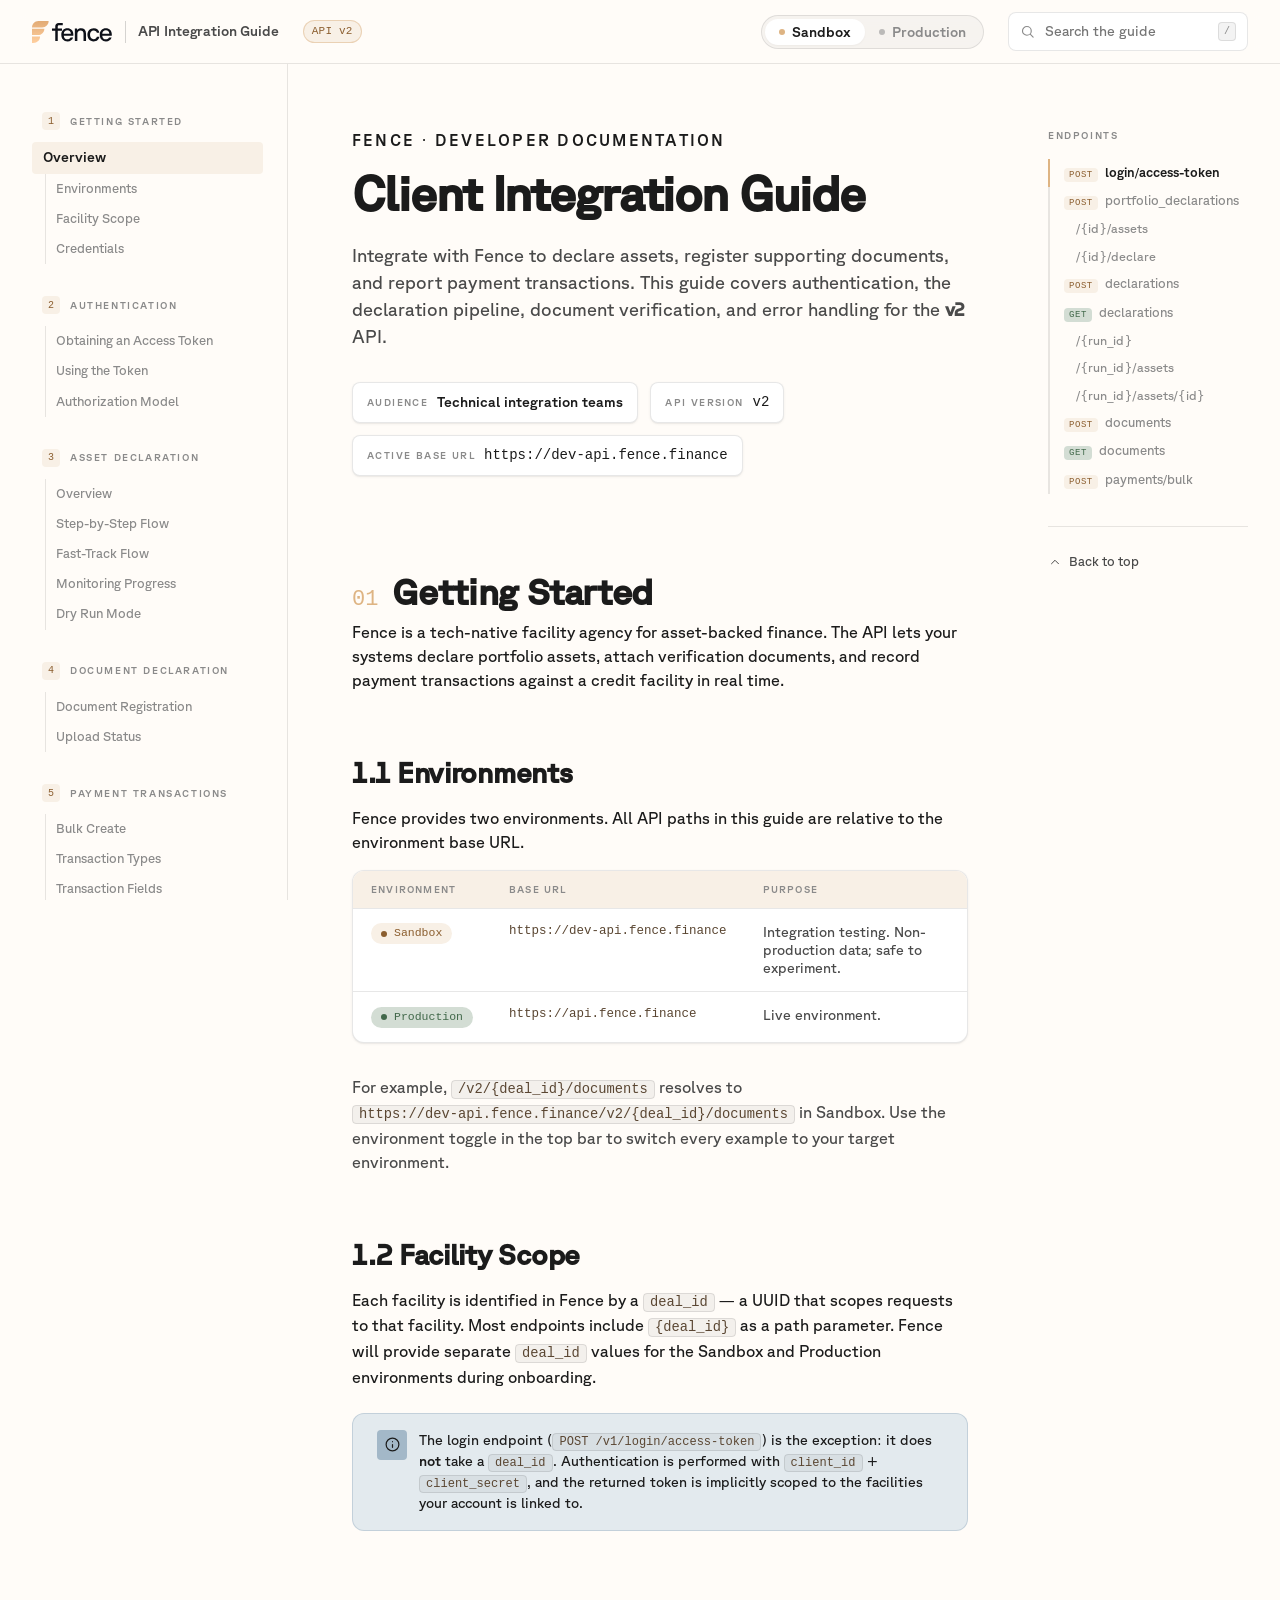
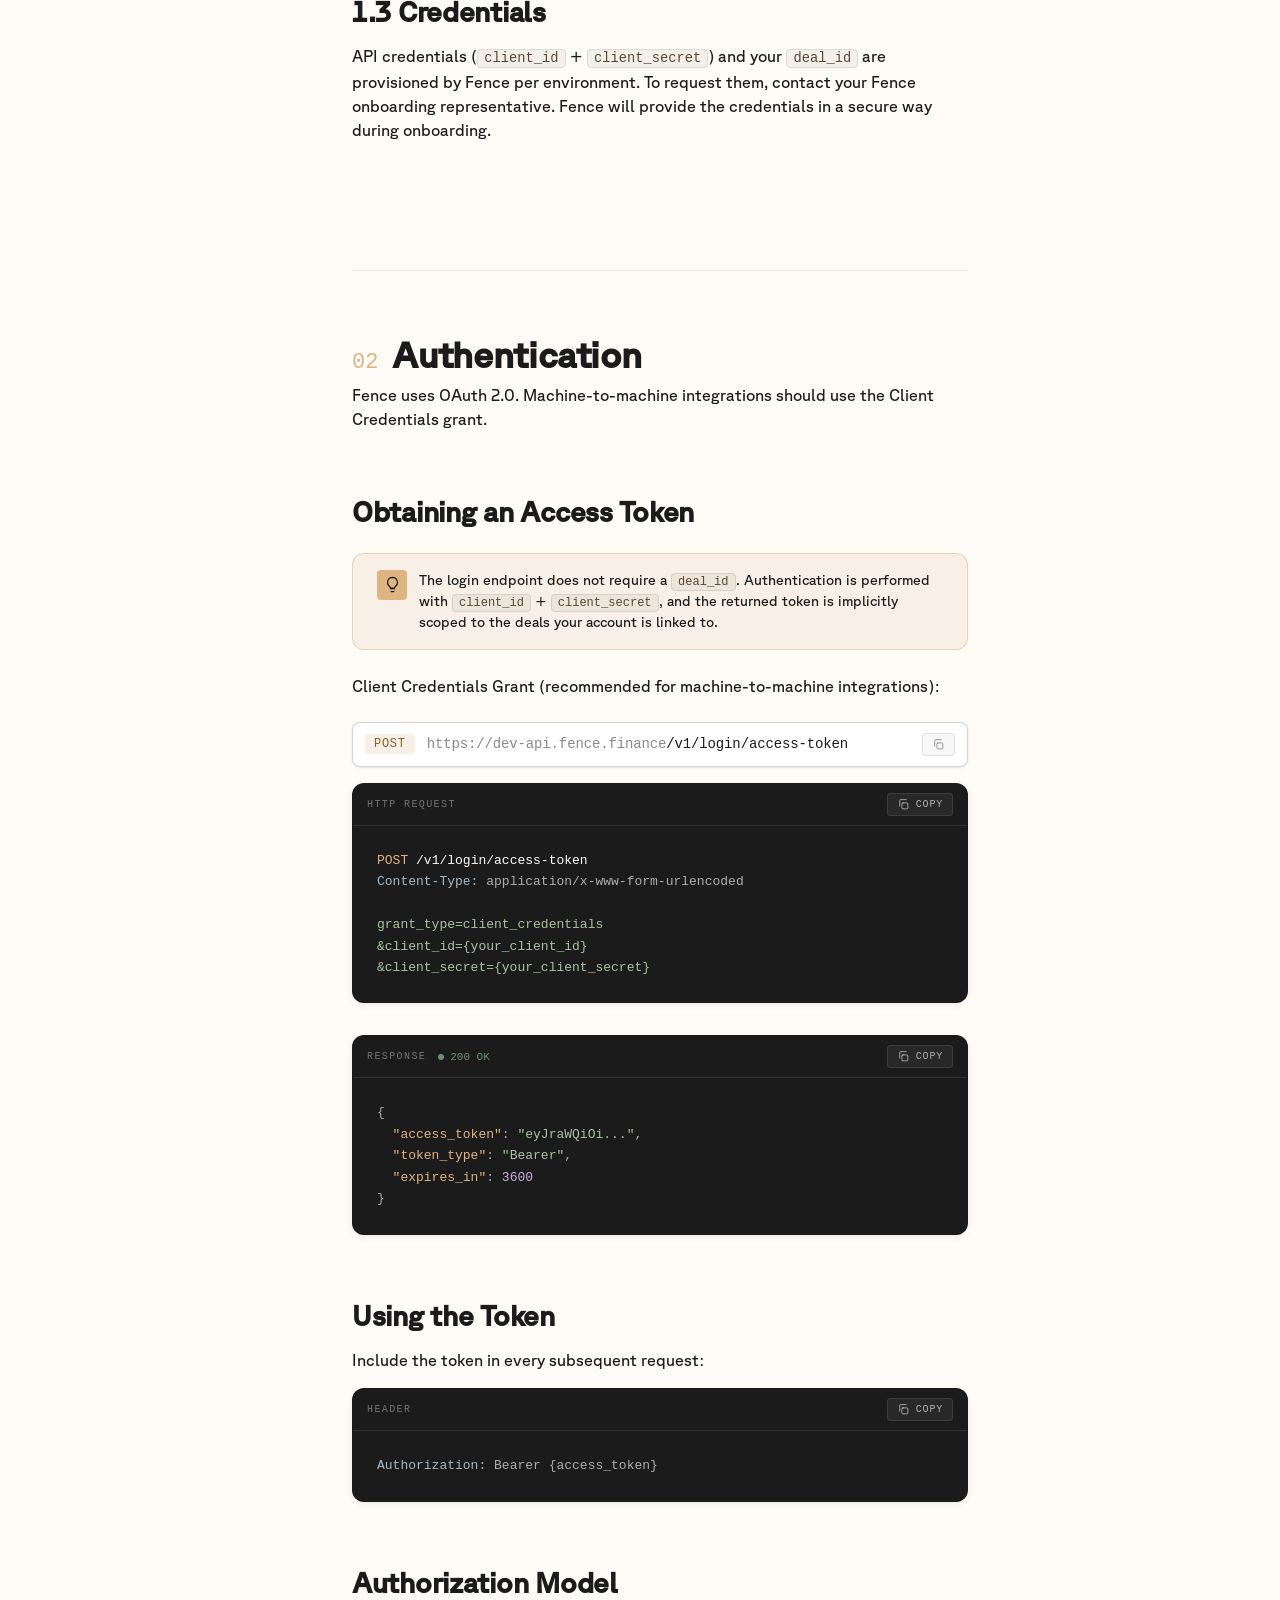
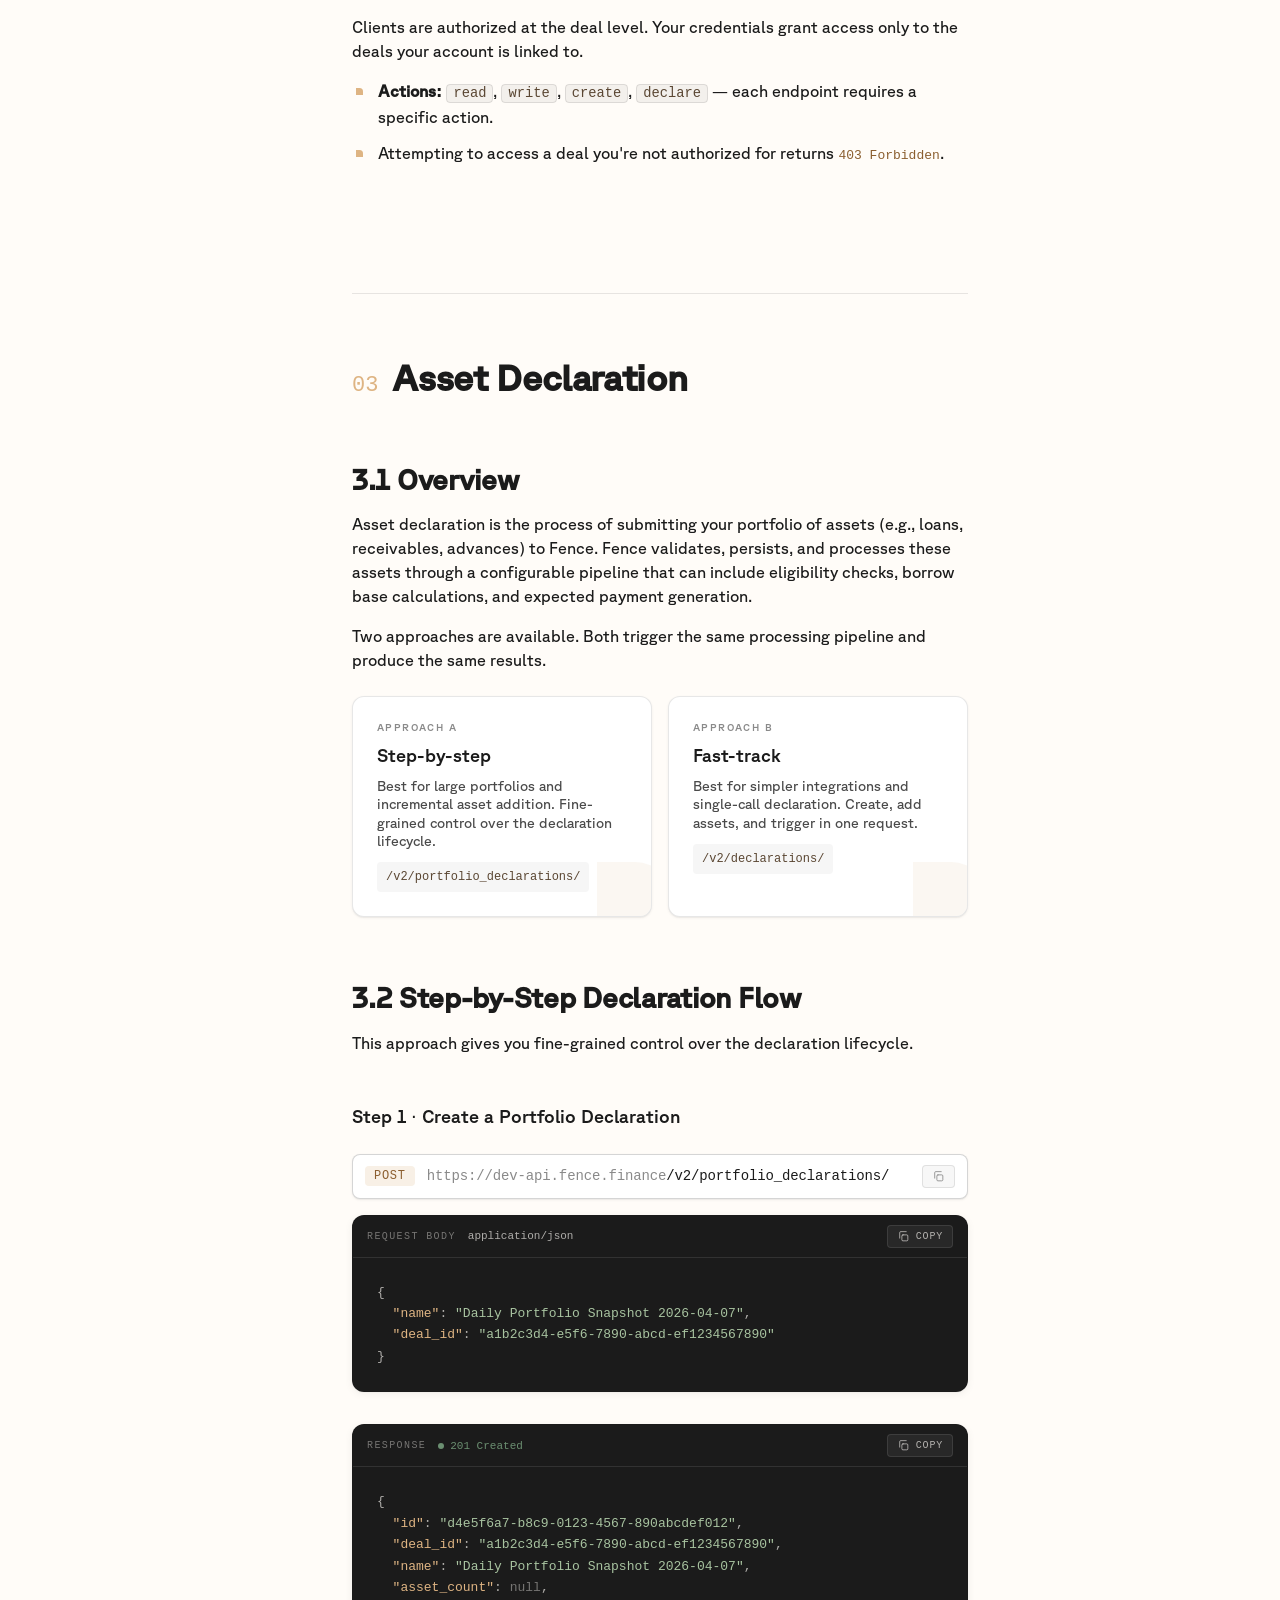
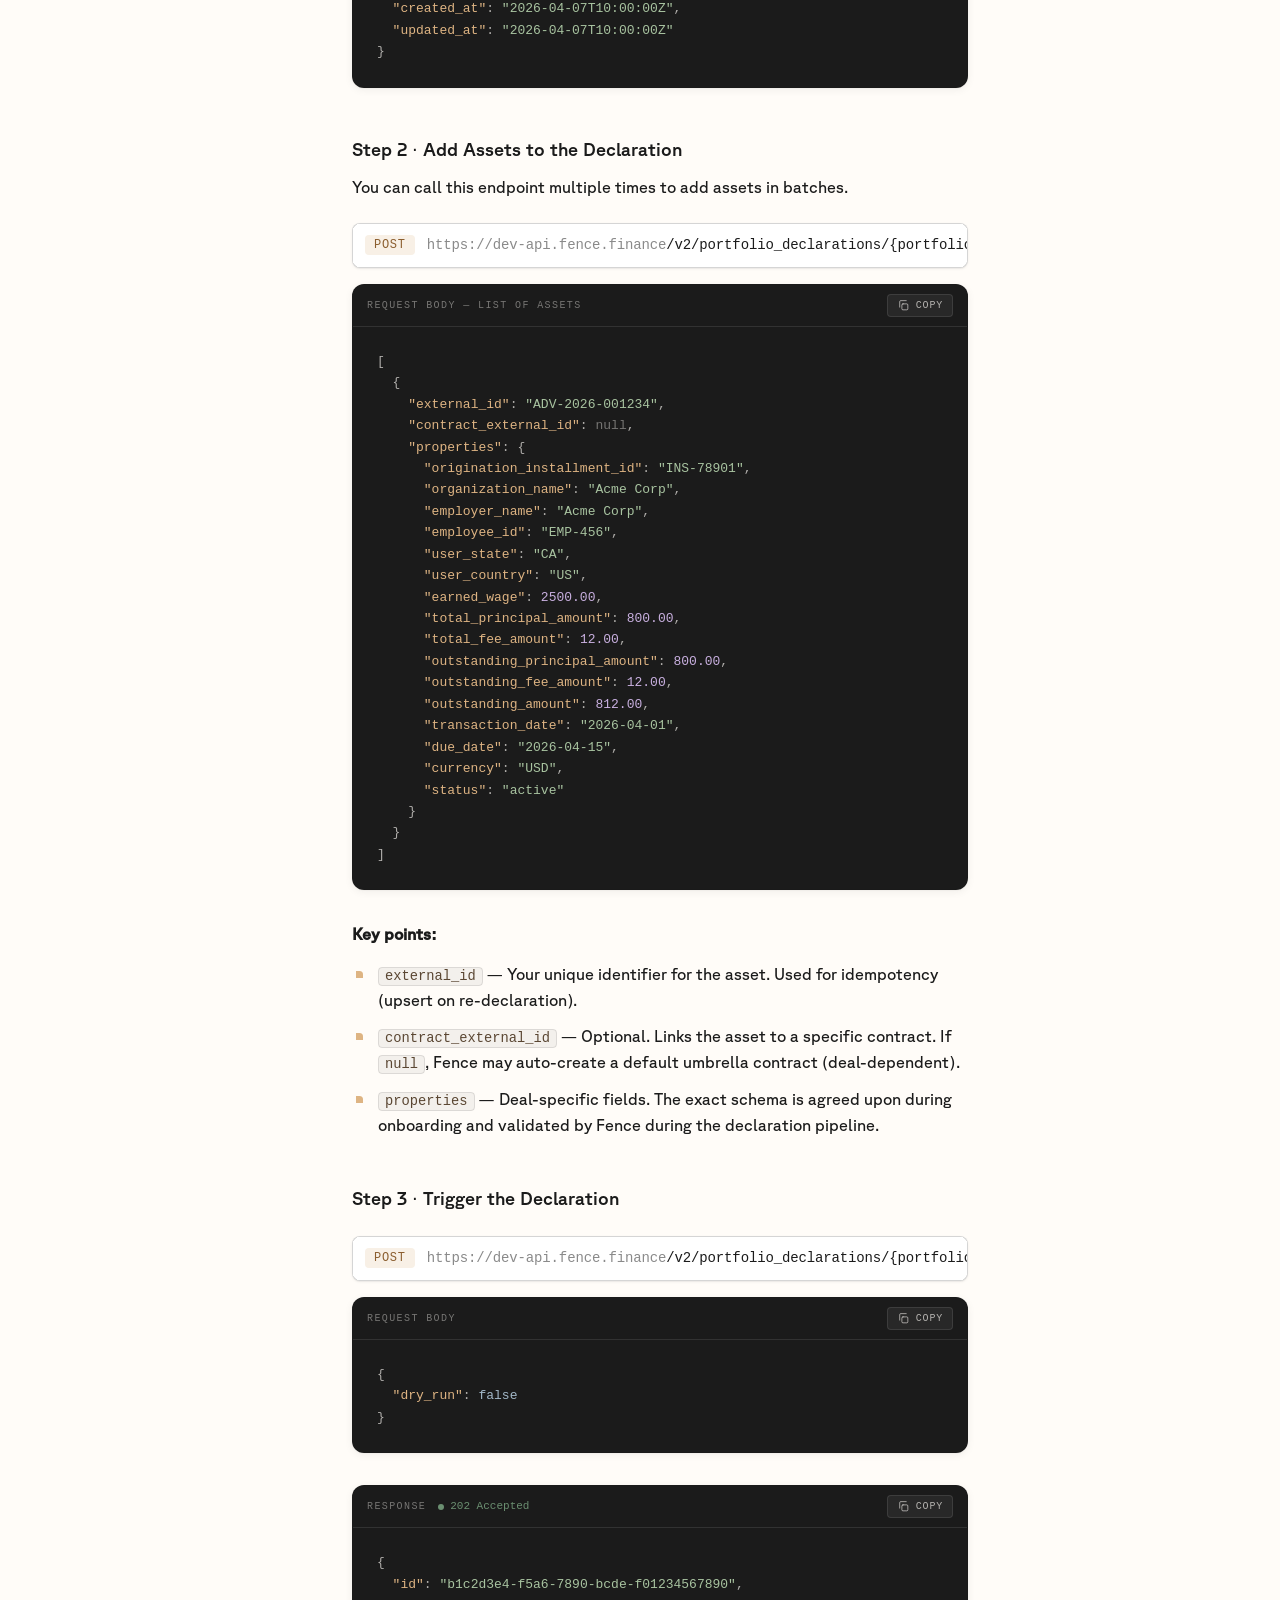
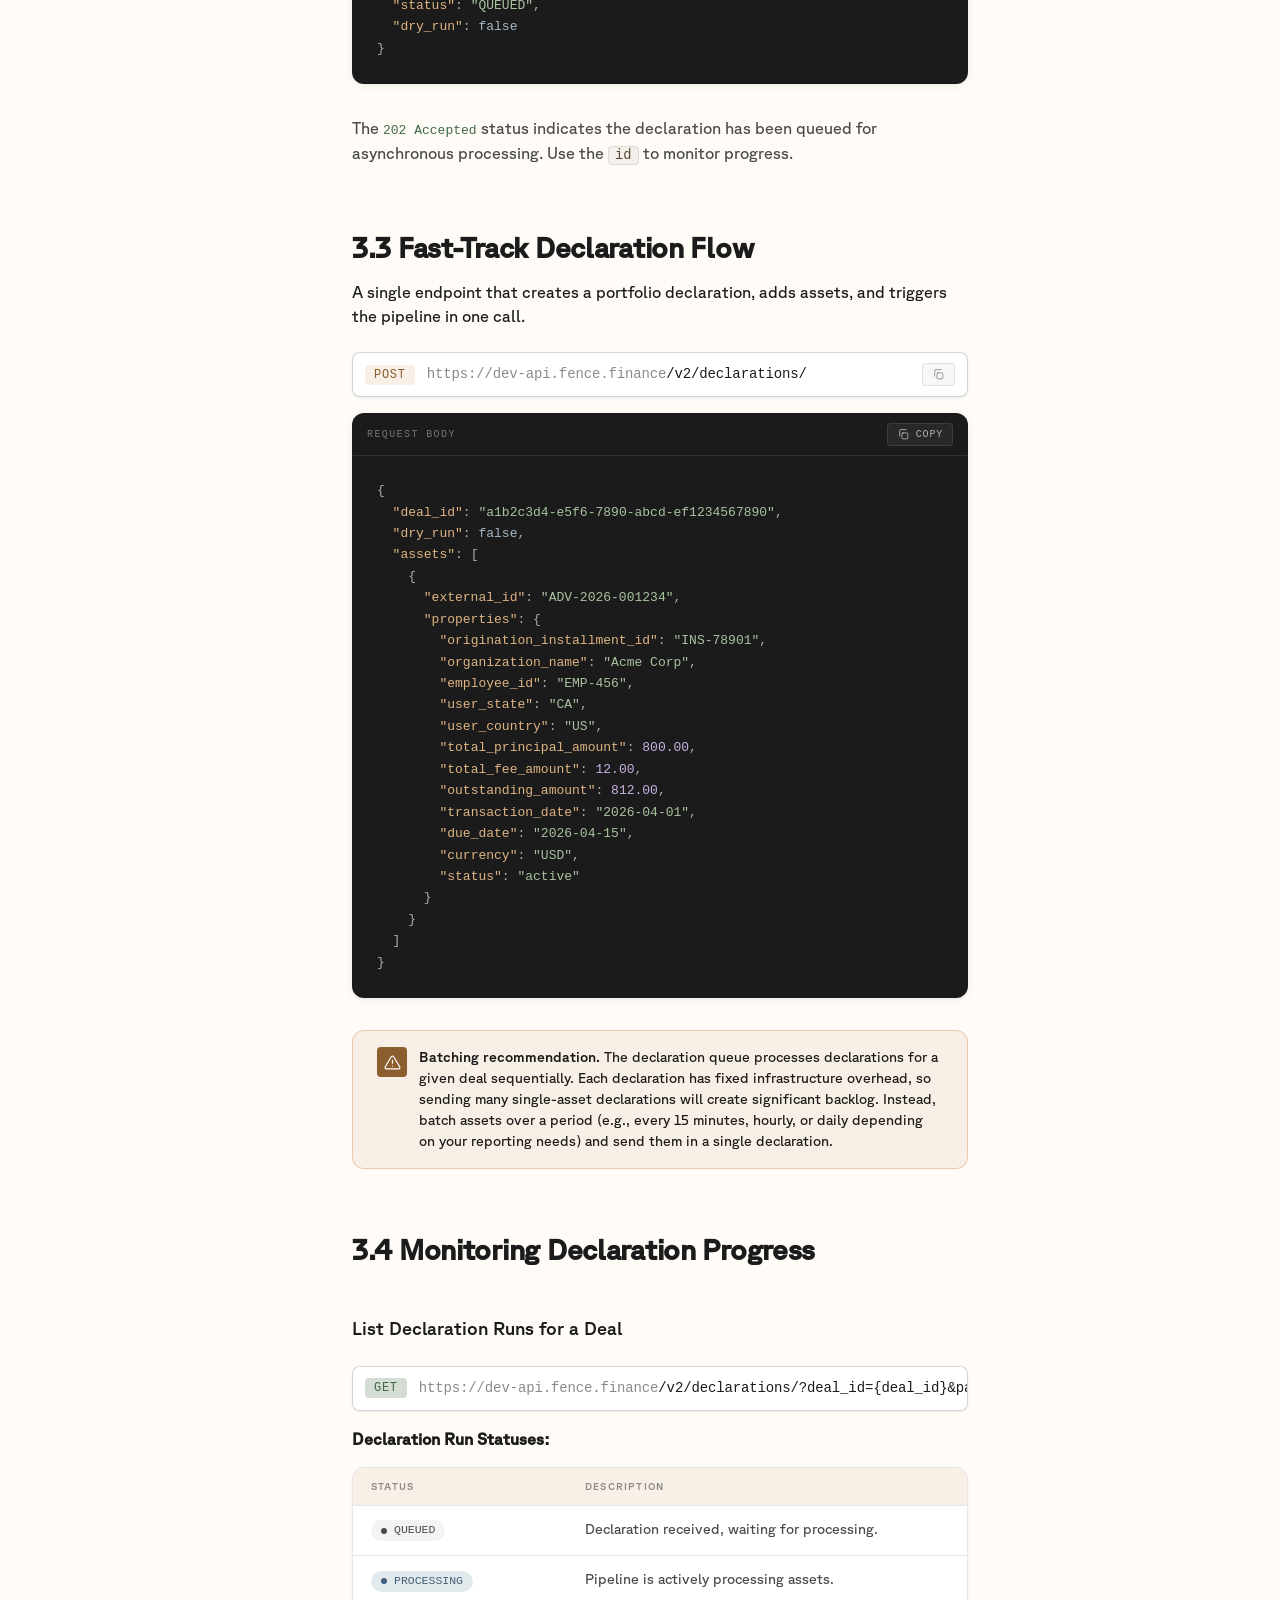
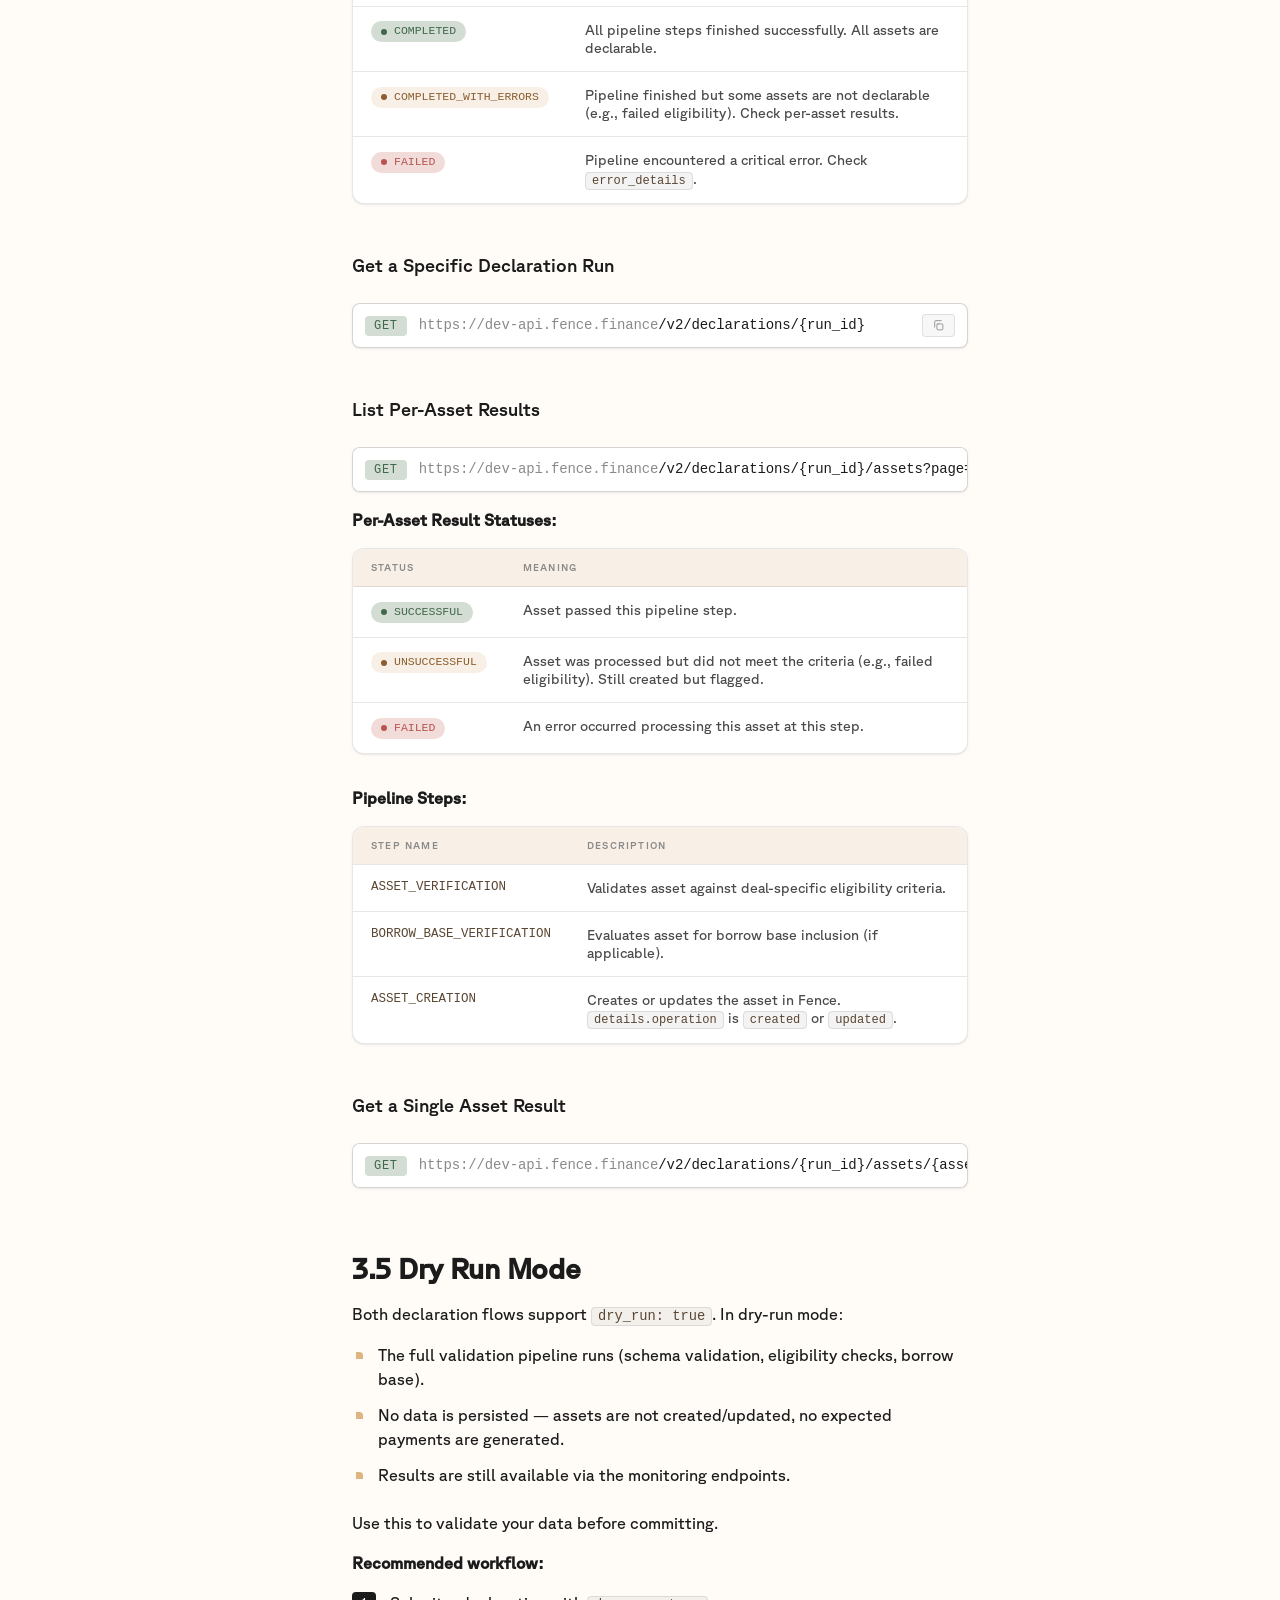
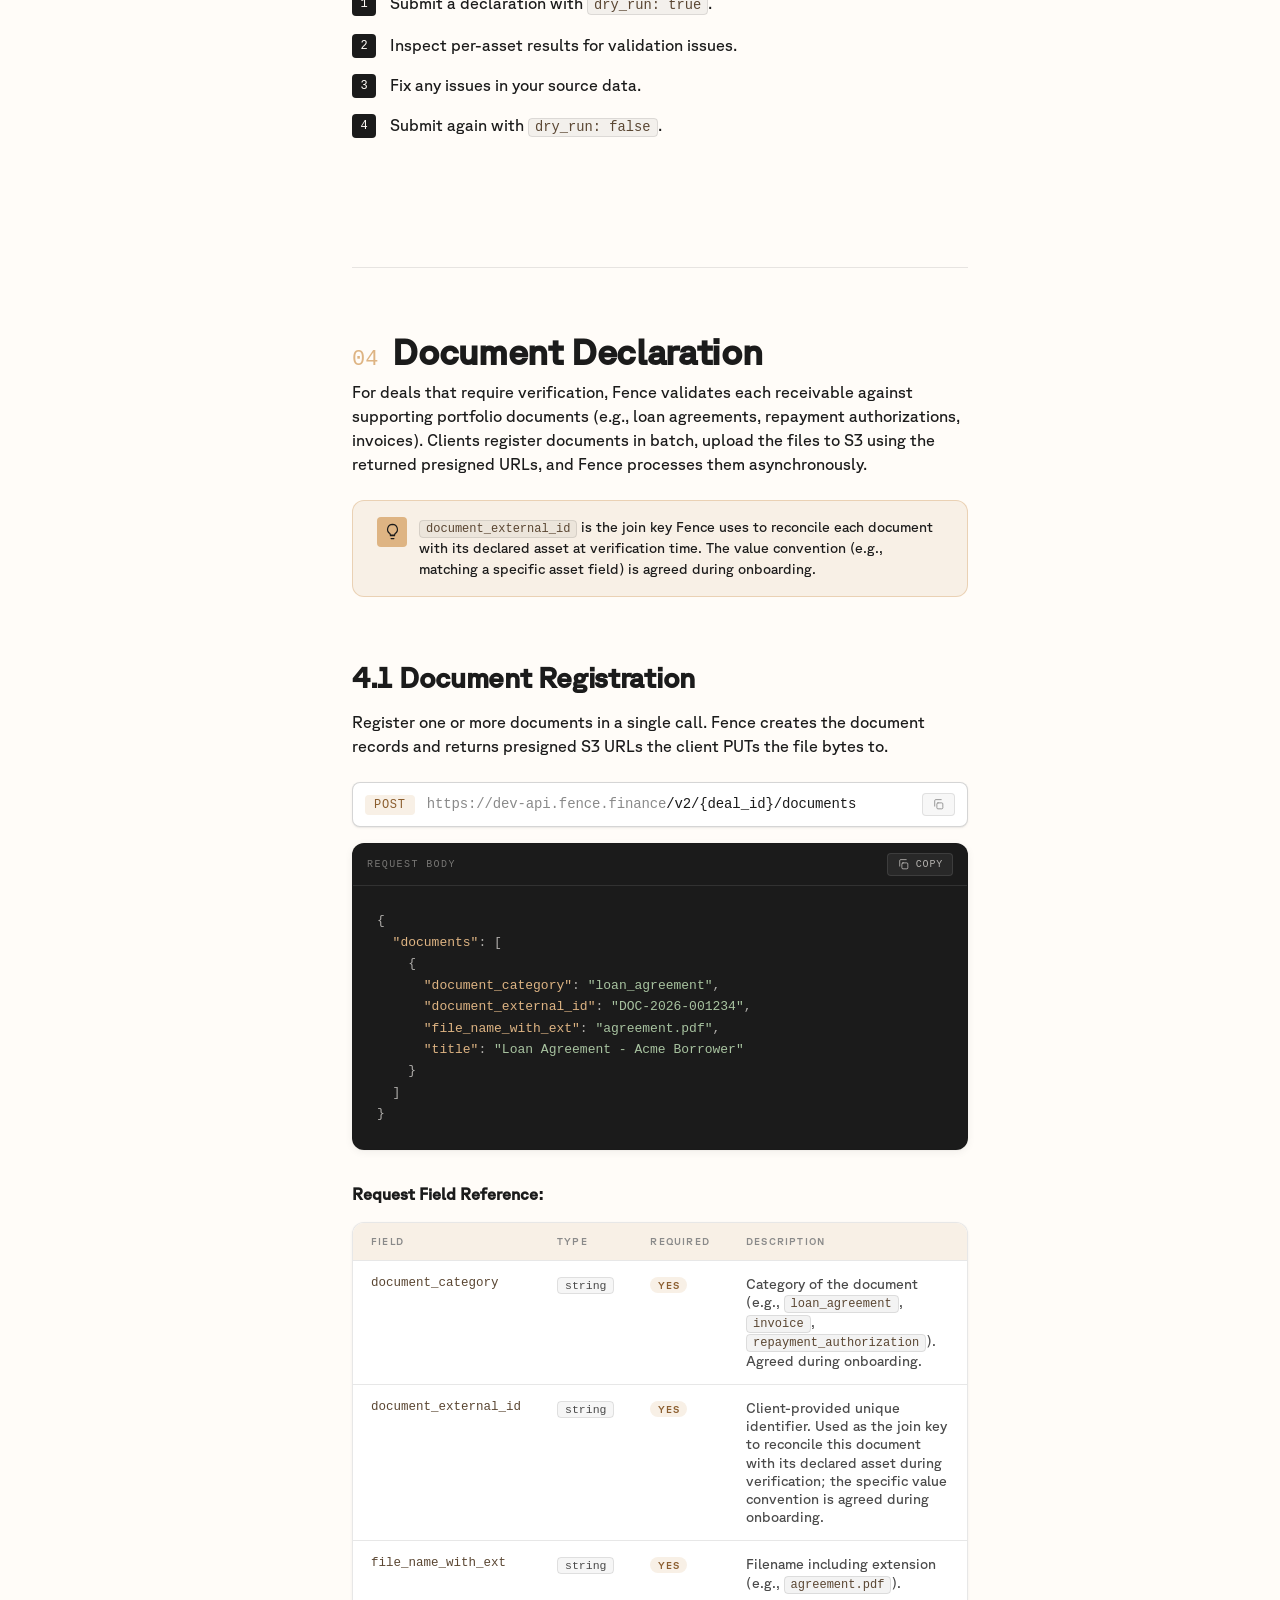
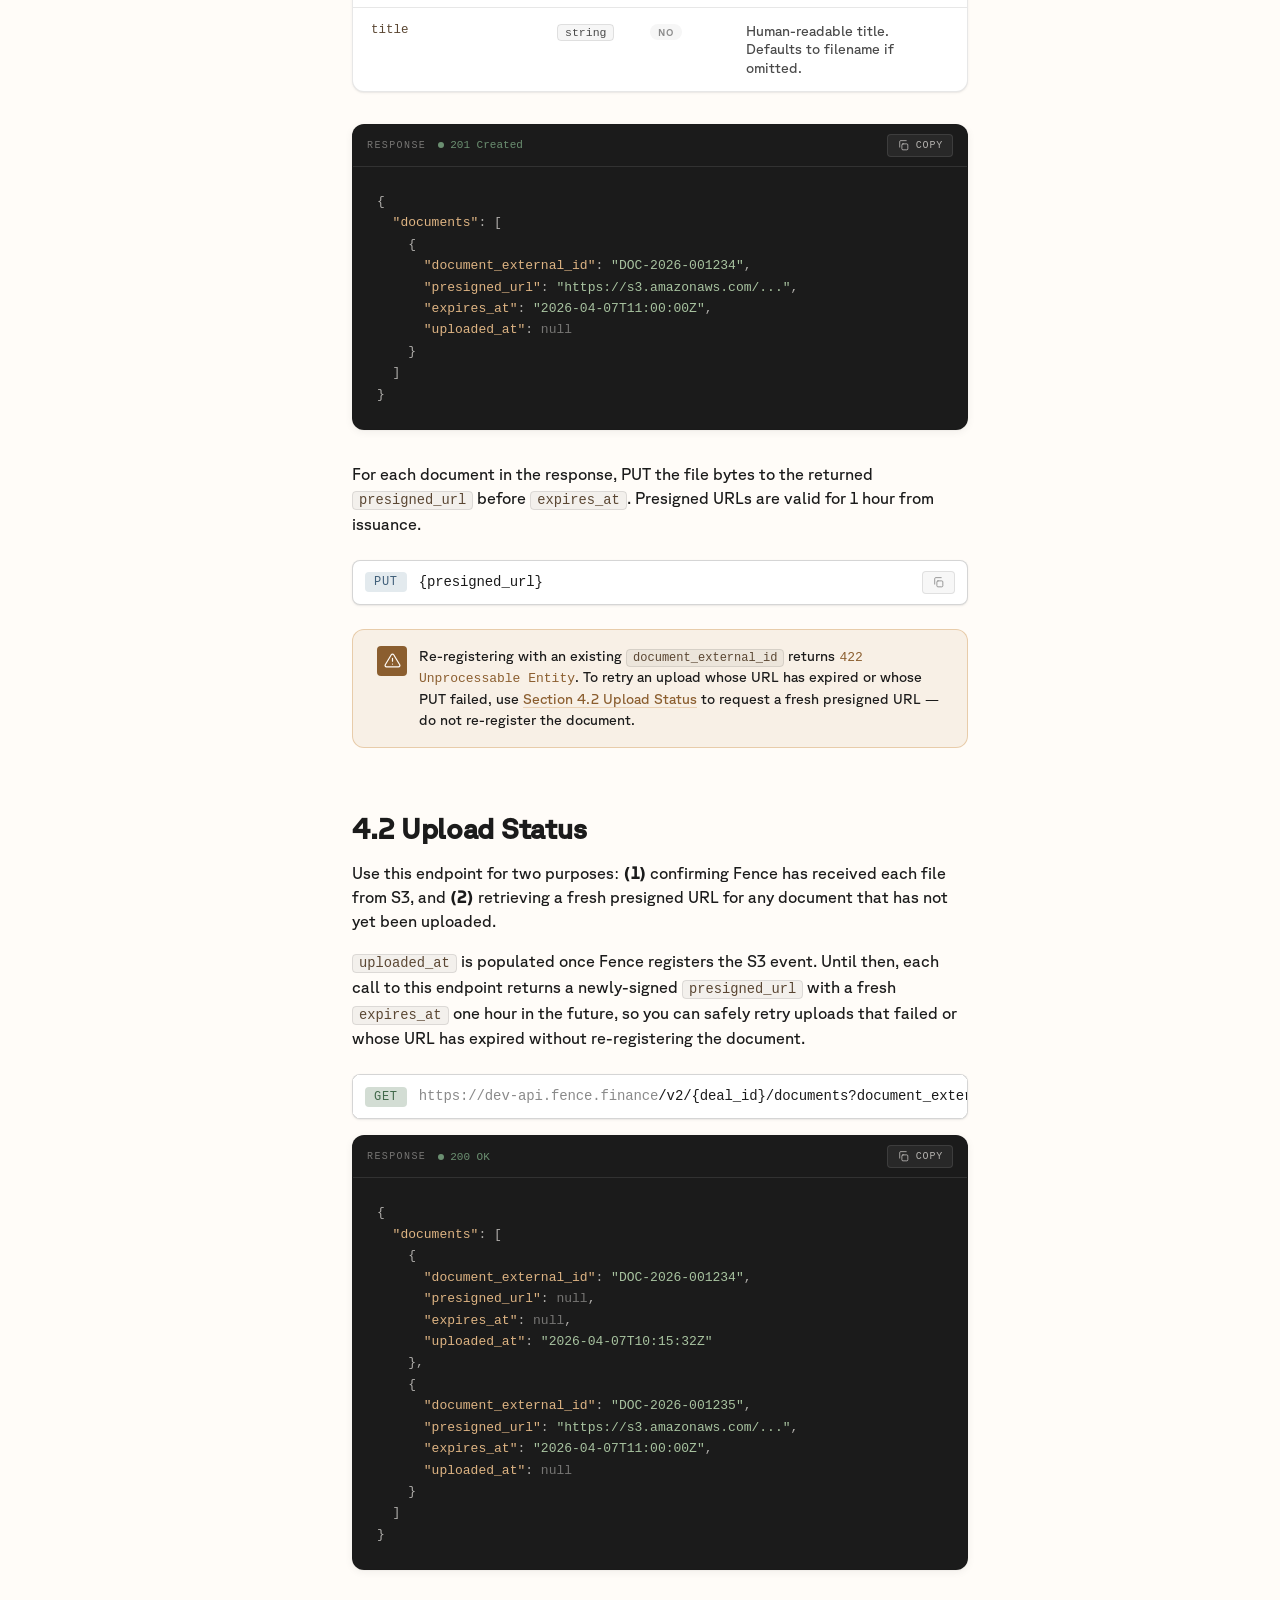
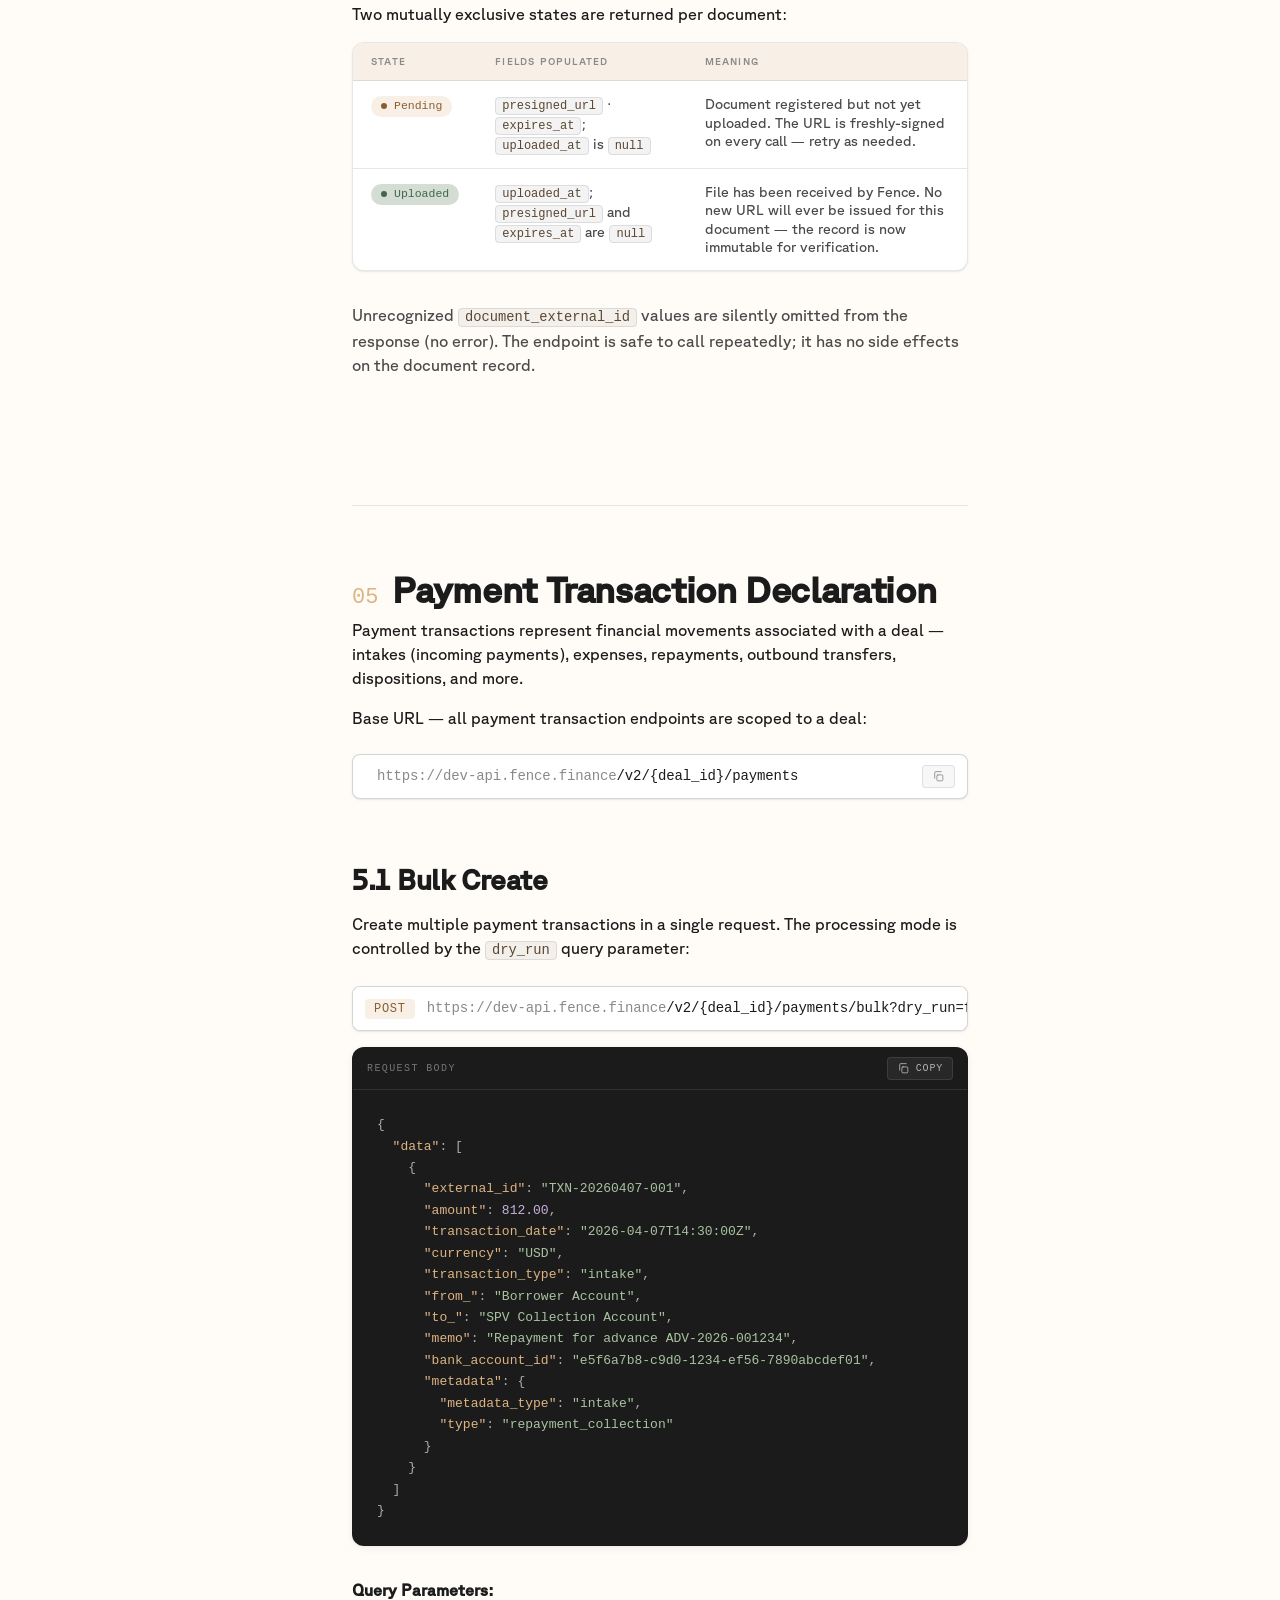
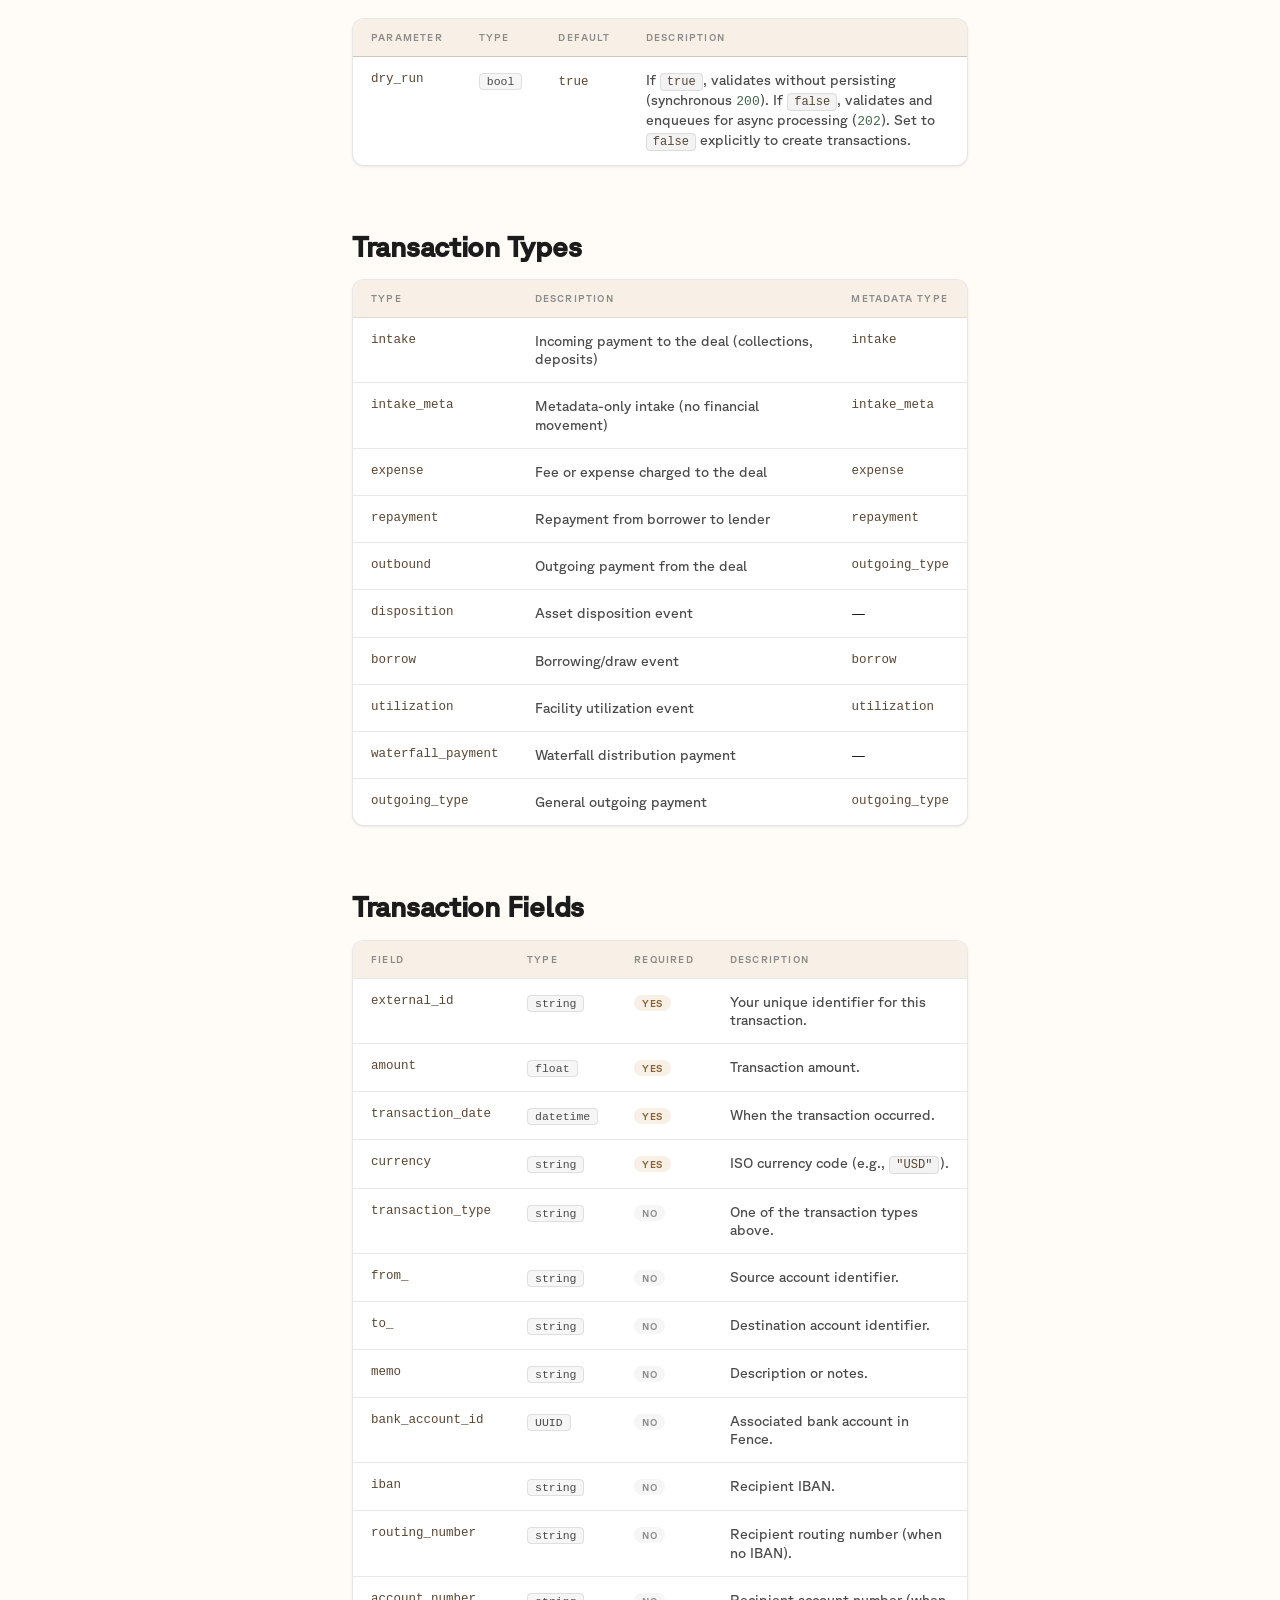
==== index.html @ 5dca4a60 "Deploy Fence API docs v2" ====
<!DOCTYPE html>
<html lang="en">
<head>
<meta charset="UTF-8">
<meta name="viewport" content="width=device-width, initial-scale=1.0">
<title>Fence API — Client Integration Guide</title>
<link rel="icon" type="image/png" href="assets/favicon.png">
<link rel="stylesheet" href="tokens.css">
<link rel="stylesheet" href="docs.css">
</head>
<body>

<!-- ============================ TOP BAR ============================ -->
<header class="topbar">
  <button class="topbar-burger" aria-label="Menu">
    <svg width="18" height="18" viewBox="0 0 24 24" fill="none" stroke="currentColor" stroke-width="1.8" stroke-linecap="round"><path d="M3 6h18M3 12h18M3 18h18"/></svg>
  </button>
  <a class="topbar-brand" href="#top">
    <img src="assets/lockup-color.svg" alt="Fence">
    <span class="div"></span>
    <span class="doc-name">API Integration Guide</span>
  </a>
  <span class="ver-pill">API v2</span>
  <span class="topbar-spacer"></span>
  <div class="env-toggle" role="group" aria-label="Environment">
    <button data-env="sandbox" aria-pressed="true"><span class="dot"></span>Sandbox</button>
    <button data-env="prod" aria-pressed="false"><span class="dot"></span>Production</button>
  </div>
  <label class="topbar-search">
    <svg class="ic" viewBox="0 0 24 24" fill="none" stroke="currentColor" stroke-width="1.8" stroke-linecap="round"><circle cx="11" cy="11" r="7"/><path d="m21 21-4.3-4.3"/></svg>
    <input type="text" placeholder="Search the guide" aria-label="Search">
    <span class="kbd">/</span>
  </label>
</header>

<div class="layout" id="top">

  <!-- ============================ LEFT NAV ============================ -->
  <aside class="nav">
    <nav class="nav-group">
      <p class="nav-group-title"><span class="n">1</span> Getting Started</p>
      <a class="nav-link" href="#getting-started">Overview</a>
      <a class="nav-link sub" href="#environments">Environments</a>
      <a class="nav-link sub" href="#facility-scope">Facility Scope</a>
      <a class="nav-link sub" href="#credentials">Credentials</a>
    </nav>
    <nav class="nav-group">
      <p class="nav-group-title"><span class="n">2</span> Authentication</p>
      <a class="nav-link sub" href="#auth-token">Obtaining an Access Token</a>
      <a class="nav-link sub" href="#using-token">Using the Token</a>
      <a class="nav-link sub" href="#auth-model">Authorization Model</a>
    </nav>
    <nav class="nav-group">
      <p class="nav-group-title"><span class="n">3</span> Asset Declaration</p>
      <a class="nav-link sub" href="#asset-overview">Overview</a>
      <a class="nav-link sub" href="#step-by-step">Step-by-Step Flow</a>
      <a class="nav-link sub" href="#fast-track">Fast-Track Flow</a>
      <a class="nav-link sub" href="#monitoring">Monitoring Progress</a>
      <a class="nav-link sub" href="#dry-run">Dry Run Mode</a>
    </nav>
    <nav class="nav-group">
      <p class="nav-group-title"><span class="n">4</span> Document Declaration</p>
      <a class="nav-link sub" href="#doc-register">Document Registration</a>
      <a class="nav-link sub" href="#upload-status">Upload Status</a>
    </nav>
    <nav class="nav-group">
      <p class="nav-group-title"><span class="n">5</span> Payment Transactions</p>
      <a class="nav-link sub" href="#payments-bulk">Bulk Create</a>
      <a class="nav-link sub" href="#txn-types">Transaction Types</a>
      <a class="nav-link sub" href="#txn-fields">Transaction Fields</a>
      <a class="nav-link sub" href="#txn-metadata">Metadata by Type</a>
    </nav>
    <nav class="nav-group">
      <p class="nav-group-title"><span class="n">6</span> Schemas Reference</p>
      <a class="nav-link sub" href="#schemas">All Schemas</a>
      <a class="nav-link sub" href="#currencies">Supported Currencies</a>
    </nav>
    <nav class="nav-group">
      <p class="nav-group-title"><span class="n">7</span> Error Handling</p>
      <a class="nav-link sub" href="#status-codes">HTTP Status Codes</a>
      <a class="nav-link sub" href="#pagination">Pagination</a>
      <a class="nav-link sub" href="#idempotency">Idempotency</a>
      <a class="nav-link sub" href="#polling">Polling Strategy</a>
    </nav>
  </aside>

  <!-- ============================ CONTENT ============================ -->
  <main class="content">

    <!-- HERO -->
    <div class="hero">
      <div class="hero-leaf"></div>
      <p class="eyebrow">Fence · Developer Documentation</p>
      <h1>Client Integration Guide</h1>
      <p class="lede">Integrate with Fence to declare assets, register supporting documents, and report payment transactions. This guide covers authentication, the declaration pipeline, document verification, and error handling for the <strong>v2</strong> API.</p>
      <div class="hero-meta">
        <span class="meta-chip"><span class="k">Audience</span><span class="v">Technical integration teams</span></span>
        <span class="meta-chip"><span class="k">API Version</span><span class="v mono">v2</span></span>
        <span class="meta-chip"><span class="k">Active Base URL</span><span class="v mono env-base">https://dev-api.fence.finance</span></span>
      </div>
    </div>

    <!-- ============ 1. GETTING STARTED ============ -->
    <section id="getting-started">
      <h2 class="sec"><span class="num">01</span> Getting Started</h2>
      <p class="sec-intro">Fence is a tech-native facility agency for asset-backed finance. The API lets your systems declare portfolio assets, attach verification documents, and record payment transactions against a credit facility in real time.</p>

      <h3 class="sub" id="environments">1.1 Environments</h3>
      <p>Fence provides two environments. All API paths in this guide are relative to the environment base URL.</p>
      <div class="table-wrap">
        <table class="fence-table">
          <thead><tr><th>Environment</th><th>Base URL</th><th>Purpose</th></tr></thead>
          <tbody>
            <tr>
              <td><span class="sbadge warn"><span class="dot"></span>Sandbox</span></td>
              <td class="mono nowrap">https://dev-api.fence.finance</td>
              <td><span class="desc">Integration testing. Non-production data; safe to experiment.</span></td>
            </tr>
            <tr>
              <td><span class="sbadge ok"><span class="dot"></span>Production</span></td>
              <td class="mono nowrap">https://api.fence.finance</td>
              <td><span class="desc">Live environment.</span></td>
            </tr>
          </tbody>
        </table>
      </div>
      <p class="muted">For example, <code class="tok">/v2/{deal_id}/documents</code> resolves to <code class="tok"><span class="env-base">https://dev-api.fence.finance</span>/v2/{deal_id}/documents</code> in <span class="env-name">Sandbox</span>. Use the environment toggle in the top bar to switch every example to your target environment.</p>

      <h3 class="sub" id="facility-scope">1.2 Facility Scope</h3>
      <p>Each facility is identified in Fence by a <code class="tok">deal_id</code> — a UUID that scopes requests to that facility. Most endpoints include <code class="tok">{deal_id}</code> as a path parameter. Fence will provide separate <code class="tok">deal_id</code> values for the Sandbox and Production environments during onboarding.</p>
      <div class="callout note">
        <span class="ic-wrap"><svg class="ic" viewBox="0 0 24 24" fill="none" stroke="currentColor" stroke-width="1.7" stroke-linecap="round" stroke-linejoin="round"><circle cx="12" cy="12" r="9"/><path d="M12 16v-4M12 8h.01"/></svg></span>
        <div class="body">The login endpoint (<code class="tok">POST /v1/login/access-token</code>) is the exception: it does <strong>not</strong> take a <code class="tok">deal_id</code>. Authentication is performed with <code class="tok">client_id</code> + <code class="tok">client_secret</code>, and the returned token is implicitly scoped to the facilities your account is linked to.</div>
      </div>

      <h3 class="sub" id="credentials">1.3 Credentials</h3>
      <p>API credentials (<code class="tok">client_id</code> + <code class="tok">client_secret</code>) and your <code class="tok">deal_id</code> are provisioned by Fence per environment. To request them, contact your Fence onboarding representative. Fence will provide the credentials in a secure way during onboarding.</p>
    </section>

    <hr class="sec-divider">

    <!-- ============ 2. AUTHENTICATION ============ -->
    <section id="authentication">
      <h2 class="sec"><span class="num">02</span> Authentication</h2>
      <p class="sec-intro">Fence uses OAuth 2.0. Machine-to-machine integrations should use the Client Credentials grant.</p>

      <h3 class="sub" id="auth-token">Obtaining an Access Token</h3>
      <div class="callout tip">
        <span class="ic-wrap"><svg class="ic" viewBox="0 0 24 24" fill="none" stroke="currentColor" stroke-width="1.7" stroke-linecap="round" stroke-linejoin="round"><path d="M9 18h6M10 22h4M12 2a7 7 0 0 0-4 12.7c.6.5 1 1.3 1 2.1V17h6v-.2c0-.8.4-1.6 1-2.1A7 7 0 0 0 12 2Z"/></svg></span>
        <div class="body">The login endpoint does not require a <code class="tok">deal_id</code>. Authentication is performed with <code class="tok">client_id</code> + <code class="tok">client_secret</code>, and the returned token is implicitly scoped to the deals your account is linked to.</div>
      </div>
      <p>Client Credentials Grant (recommended for machine-to-machine integrations):</p>
      <div class="endpoint">
        <span class="method post">POST</span>
        <span class="path"><span class="base env-base">https://dev-api.fence.finance</span>/v1/login/access-token</span>
        <button class="copy light copy-ep" data-copy="endpoint" aria-label="Copy endpoint"></button>
      </div>
      <div class="code">
        <div class="code-head"><span class="lang">HTTP Request</span><button class="copy" data-copy="code" data-label="Copy"></button></div>
        <pre><code data-lang="http">POST /v1/login/access-token
Content-Type: application/x-www-form-urlencoded

grant_type=client_credentials
&client_id={your_client_id}
&client_secret={your_client_secret}</code></pre>
      </div>
      <div class="code">
        <div class="code-head"><span class="lang">Response</span><span class="resp"><span class="dot"></span>200 OK</span><button class="copy" data-copy="code" data-label="Copy"></button></div>
        <pre><code data-lang="json">{
  "access_token": "eyJraWQiOi...",
  "token_type": "Bearer",
  "expires_in": 3600
}</code></pre>
      </div>

      <h3 class="sub" id="using-token">Using the Token</h3>
      <p>Include the token in every subsequent request:</p>
      <div class="code">
        <div class="code-head"><span class="lang">Header</span><button class="copy" data-copy="code" data-label="Copy"></button></div>
        <pre><code data-lang="http">Authorization: Bearer {access_token}</code></pre>
      </div>

      <h3 class="sub" id="auth-model">Authorization Model</h3>
      <p>Clients are authorized at the deal level. Your credentials grant access only to the deals your account is linked to.</p>
      <ul class="fence-list">
        <li><strong>Actions:</strong> <code class="tok">read</code>, <code class="tok">write</code>, <code class="tok">create</code>, <code class="tok">declare</code> — each endpoint requires a specific action.</li>
        <li>Attempting to access a deal you're not authorized for returns <span class="httpcode s4">403 Forbidden</span>.</li>
      </ul>
    </section>

    <hr class="sec-divider">

    <!-- ============ 3. ASSET DECLARATION ============ -->
    <section id="asset-declaration">
      <h2 class="sec"><span class="num">03</span> Asset Declaration</h2>

      <h3 class="sub" id="asset-overview">3.1 Overview</h3>
      <p>Asset declaration is the process of submitting your portfolio of assets (e.g., loans, receivables, advances) to Fence. Fence validates, persists, and processes these assets through a configurable pipeline that can include eligibility checks, borrow base calculations, and expected payment generation.</p>
      <p>Two approaches are available. Both trigger the same processing pipeline and produce the same results.</p>
      <div class="card-grid">
        <div class="fcard">
          <div class="leaf-bg"></div>
          <p class="tag">Approach A</p>
          <h5>Step-by-step</h5>
          <p>Best for large portfolios and incremental asset addition. Fine-grained control over the declaration lifecycle.</p>
          <span class="ep-mini">/v2/portfolio_declarations/</span>
        </div>
        <div class="fcard">
          <div class="leaf-bg"></div>
          <p class="tag">Approach B</p>
          <h5>Fast-track</h5>
          <p>Best for simpler integrations and single-call declaration. Create, add assets, and trigger in one request.</p>
          <span class="ep-mini">/v2/declarations/</span>
        </div>
      </div>

      <h3 class="sub" id="step-by-step">3.2 Step-by-Step Declaration Flow</h3>
      <p>This approach gives you fine-grained control over the declaration lifecycle.</p>

      <h4 class="subsub" id="step1">Step 1 · Create a Portfolio Declaration</h4>
      <div class="endpoint">
        <span class="method post">POST</span>
        <span class="path"><span class="base env-base">https://dev-api.fence.finance</span>/v2/portfolio_declarations/</span>
        <button class="copy light copy-ep" data-copy="endpoint" aria-label="Copy endpoint"></button>
      </div>
      <div class="code">
        <div class="code-head"><span class="lang">Request Body</span><span class="resp" style="color:var(--fg-on-dark-2)">application/json</span><button class="copy" data-copy="code" data-label="Copy"></button></div>
        <pre><code data-lang="json">{
  "name": "Daily Portfolio Snapshot 2026-04-07",
  "deal_id": "a1b2c3d4-e5f6-7890-abcd-ef1234567890"
}</code></pre>
      </div>
      <div class="code">
        <div class="code-head"><span class="lang">Response</span><span class="resp"><span class="dot"></span>201 Created</span><button class="copy" data-copy="code" data-label="Copy"></button></div>
        <pre><code data-lang="json">{
  "id": "d4e5f6a7-b8c9-0123-4567-890abcdef012",
  "deal_id": "a1b2c3d4-e5f6-7890-abcd-ef1234567890",
  "name": "Daily Portfolio Snapshot 2026-04-07",
  "asset_count": null,
  "created_at": "2026-04-07T10:00:00Z",
  "updated_at": "2026-04-07T10:00:00Z"
}</code></pre>
      </div>

      <h4 class="subsub" id="step2">Step 2 · Add Assets to the Declaration</h4>
      <p>You can call this endpoint multiple times to add assets in batches.</p>
      <div class="endpoint">
        <span class="method post">POST</span>
        <span class="path"><span class="base env-base">https://dev-api.fence.finance</span>/v2/portfolio_declarations/{portfolio_declaration_id}/assets</span>
        <button class="copy light copy-ep" data-copy="endpoint" aria-label="Copy endpoint"></button>
      </div>
      <div class="code">
        <div class="code-head"><span class="lang">Request Body — list of assets</span><button class="copy" data-copy="code" data-label="Copy"></button></div>
        <pre><code data-lang="json">[
  {
    "external_id": "ADV-2026-001234",
    "contract_external_id": null,
    "properties": {
      "origination_installment_id": "INS-78901",
      "organization_name": "Acme Corp",
      "employer_name": "Acme Corp",
      "employee_id": "EMP-456",
      "user_state": "CA",
      "user_country": "US",
      "earned_wage": 2500.00,
      "total_principal_amount": 800.00,
      "total_fee_amount": 12.00,
      "outstanding_principal_amount": 800.00,
      "outstanding_fee_amount": 12.00,
      "outstanding_amount": 812.00,
      "transaction_date": "2026-04-01",
      "due_date": "2026-04-15",
      "currency": "USD",
      "status": "active"
    }
  }
]</code></pre>
      </div>
      <p><strong>Key points:</strong></p>
      <ul class="fence-list">
        <li><code class="tok">external_id</code> — Your unique identifier for the asset. Used for idempotency (upsert on re-declaration).</li>
        <li><code class="tok">contract_external_id</code> — Optional. Links the asset to a specific contract. If <code class="tok">null</code>, Fence may auto-create a default umbrella contract (deal-dependent).</li>
        <li><code class="tok">properties</code> — Deal-specific fields. The exact schema is agreed upon during onboarding and validated by Fence during the declaration pipeline.</li>
      </ul>

      <h4 class="subsub" id="step3">Step 3 · Trigger the Declaration</h4>
      <div class="endpoint">
        <span class="method post">POST</span>
        <span class="path"><span class="base env-base">https://dev-api.fence.finance</span>/v2/portfolio_declarations/{portfolio_declaration_id}/declare</span>
        <button class="copy light copy-ep" data-copy="endpoint" aria-label="Copy endpoint"></button>
      </div>
      <div class="code">
        <div class="code-head"><span class="lang">Request Body</span><button class="copy" data-copy="code" data-label="Copy"></button></div>
        <pre><code data-lang="json">{
  "dry_run": false
}</code></pre>
      </div>
      <div class="code">
        <div class="code-head"><span class="lang">Response</span><span class="resp"><span class="dot"></span>202 Accepted</span><button class="copy" data-copy="code" data-label="Copy"></button></div>
        <pre><code data-lang="json">{
  "id": "b1c2d3e4-f5a6-7890-bcde-f01234567890",
  "status": "QUEUED",
  "dry_run": false
}</code></pre>
      </div>
      <p class="muted">The <span class="httpcode s2">202 Accepted</span> status indicates the declaration has been queued for asynchronous processing. Use the <code class="tok">id</code> to monitor progress.</p>

      <h3 class="sub" id="fast-track">3.3 Fast-Track Declaration Flow</h3>
      <p>A single endpoint that creates a portfolio declaration, adds assets, and triggers the pipeline in one call.</p>
      <div class="endpoint">
        <span class="method post">POST</span>
        <span class="path"><span class="base env-base">https://dev-api.fence.finance</span>/v2/declarations/</span>
        <button class="copy light copy-ep" data-copy="endpoint" aria-label="Copy endpoint"></button>
      </div>
      <div class="code">
        <div class="code-head"><span class="lang">Request Body</span><button class="copy" data-copy="code" data-label="Copy"></button></div>
        <pre><code data-lang="json">{
  "deal_id": "a1b2c3d4-e5f6-7890-abcd-ef1234567890",
  "dry_run": false,
  "assets": [
    {
      "external_id": "ADV-2026-001234",
      "properties": {
        "origination_installment_id": "INS-78901",
        "organization_name": "Acme Corp",
        "employee_id": "EMP-456",
        "user_state": "CA",
        "user_country": "US",
        "total_principal_amount": 800.00,
        "total_fee_amount": 12.00,
        "outstanding_amount": 812.00,
        "transaction_date": "2026-04-01",
        "due_date": "2026-04-15",
        "currency": "USD",
        "status": "active"
      }
    }
  ]
}</code></pre>
      </div>
      <div class="callout warn">
        <span class="ic-wrap"><svg class="ic" viewBox="0 0 24 24" fill="none" stroke="currentColor" stroke-width="1.7" stroke-linecap="round" stroke-linejoin="round"><path d="M12 9v4M12 17h.01M10.3 3.9 1.8 18a2 2 0 0 0 1.7 3h17a2 2 0 0 0 1.7-3L13.7 3.9a2 2 0 0 0-3.4 0Z"/></svg></span>
        <div class="body"><strong>Batching recommendation.</strong> The declaration queue processes declarations for a given deal sequentially. Each declaration has fixed infrastructure overhead, so sending many single-asset declarations will create significant backlog. Instead, batch assets over a period (e.g., every 15 minutes, hourly, or daily depending on your reporting needs) and send them in a single declaration.</div>
      </div>

      <h3 class="sub" id="monitoring">3.4 Monitoring Declaration Progress</h3>

      <h4 class="subsub" id="list-runs">List Declaration Runs for a Deal</h4>
      <div class="endpoint">
        <span class="method get">GET</span>
        <span class="path"><span class="base env-base">https://dev-api.fence.finance</span>/v2/declarations/?deal_id={deal_id}&page=1&size=20</span>
        <button class="copy light copy-ep" data-copy="endpoint" aria-label="Copy endpoint"></button>
      </div>
      <p><strong>Declaration Run Statuses:</strong></p>
      <div class="table-wrap">
        <table class="fence-table">
          <thead><tr><th>Status</th><th>Description</th></tr></thead>
          <tbody>
            <tr><td><span class="sbadge neutral"><span class="dot"></span>QUEUED</span></td><td><span class="desc">Declaration received, waiting for processing.</span></td></tr>
            <tr><td><span class="sbadge info"><span class="dot"></span>PROCESSING</span></td><td><span class="desc">Pipeline is actively processing assets.</span></td></tr>
            <tr><td><span class="sbadge ok"><span class="dot"></span>COMPLETED</span></td><td><span class="desc">All pipeline steps finished successfully. All assets are declarable.</span></td></tr>
            <tr><td><span class="sbadge warn"><span class="dot"></span>COMPLETED_WITH_ERRORS</span></td><td><span class="desc">Pipeline finished but some assets are not declarable (e.g., failed eligibility). Check per-asset results.</span></td></tr>
            <tr><td><span class="sbadge danger"><span class="dot"></span>FAILED</span></td><td><span class="desc">Pipeline encountered a critical error. Check <code class="tok">error_details</code>.</span></td></tr>
          </tbody>
        </table>
      </div>

      <h4 class="subsub" id="get-run">Get a Specific Declaration Run</h4>
      <div class="endpoint">
        <span class="method get">GET</span>
        <span class="path"><span class="base env-base">https://dev-api.fence.finance</span>/v2/declarations/{run_id}</span>
        <button class="copy light copy-ep" data-copy="endpoint" aria-label="Copy endpoint"></button>
      </div>

      <h4 class="subsub" id="list-assets">List Per-Asset Results</h4>
      <div class="endpoint">
        <span class="method get">GET</span>
        <span class="path"><span class="base env-base">https://dev-api.fence.finance</span>/v2/declarations/{run_id}/assets?page=1&size=50</span>
        <button class="copy light copy-ep" data-copy="endpoint" aria-label="Copy endpoint"></button>
      </div>
      <p><strong>Per-Asset Result Statuses:</strong></p>
      <div class="table-wrap">
        <table class="fence-table">
          <thead><tr><th>Status</th><th>Meaning</th></tr></thead>
          <tbody>
            <tr><td><span class="sbadge ok"><span class="dot"></span>SUCCESSFUL</span></td><td><span class="desc">Asset passed this pipeline step.</span></td></tr>
            <tr><td><span class="sbadge warn"><span class="dot"></span>UNSUCCESSFUL</span></td><td><span class="desc">Asset was processed but did not meet the criteria (e.g., failed eligibility). Still created but flagged.</span></td></tr>
            <tr><td><span class="sbadge danger"><span class="dot"></span>FAILED</span></td><td><span class="desc">An error occurred processing this asset at this step.</span></td></tr>
          </tbody>
        </table>
      </div>
      <p><strong>Pipeline Steps:</strong></p>
      <div class="table-wrap">
        <table class="fence-table">
          <thead><tr><th>Step Name</th><th>Description</th></tr></thead>
          <tbody>
            <tr><td class="mono nowrap">ASSET_VERIFICATION</td><td><span class="desc">Validates asset against deal-specific eligibility criteria.</span></td></tr>
            <tr><td class="mono nowrap">BORROW_BASE_VERIFICATION</td><td><span class="desc">Evaluates asset for borrow base inclusion (if applicable).</span></td></tr>
            <tr><td class="mono nowrap">ASSET_CREATION</td><td><span class="desc">Creates or updates the asset in Fence. <code class="tok">details.operation</code> is <code class="tok">created</code> or <code class="tok">updated</code>.</span></td></tr>
          </tbody>
        </table>
      </div>

      <h4 class="subsub" id="get-asset">Get a Single Asset Result</h4>
      <div class="endpoint">
        <span class="method get">GET</span>
        <span class="path"><span class="base env-base">https://dev-api.fence.finance</span>/v2/declarations/{run_id}/assets/{asset_id}</span>
        <button class="copy light copy-ep" data-copy="endpoint" aria-label="Copy endpoint"></button>
      </div>

      <h3 class="sub" id="dry-run">3.5 Dry Run Mode</h3>
      <p>Both declaration flows support <code class="tok">dry_run: true</code>. In dry-run mode:</p>
      <ul class="fence-list">
        <li>The full validation pipeline runs (schema validation, eligibility checks, borrow base).</li>
        <li>No data is persisted — assets are not created/updated, no expected payments are generated.</li>
        <li>Results are still available via the monitoring endpoints.</li>
      </ul>
      <p>Use this to validate your data before committing.</p>
      <p><strong>Recommended workflow:</strong></p>
      <ol class="fence-list">
        <li>Submit a declaration with <code class="tok">dry_run: true</code>.</li>
        <li>Inspect per-asset results for validation issues.</li>
        <li>Fix any issues in your source data.</li>
        <li>Submit again with <code class="tok">dry_run: false</code>.</li>
      </ol>
    </section>

    <hr class="sec-divider">

    <!-- ============ 4. DOCUMENT DECLARATION ============ -->
    <section id="document-declaration">
      <h2 class="sec"><span class="num">04</span> Document Declaration</h2>
      <p class="sec-intro">For deals that require verification, Fence validates each receivable against supporting portfolio documents (e.g., loan agreements, repayment authorizations, invoices). Clients register documents in batch, upload the files to S3 using the returned presigned URLs, and Fence processes them asynchronously.</p>
      <div class="callout tip">
        <span class="ic-wrap"><svg class="ic" viewBox="0 0 24 24" fill="none" stroke="currentColor" stroke-width="1.7" stroke-linecap="round" stroke-linejoin="round"><path d="M9 18h6M10 22h4M12 2a7 7 0 0 0-4 12.7c.6.5 1 1.3 1 2.1V17h6v-.2c0-.8.4-1.6 1-2.1A7 7 0 0 0 12 2Z"/></svg></span>
        <div class="body"><code class="tok">document_external_id</code> is the join key Fence uses to reconcile each document with its declared asset at verification time. The value convention (e.g., matching a specific asset field) is agreed during onboarding.</div>
      </div>

      <h3 class="sub" id="doc-register">4.1 Document Registration</h3>
      <p>Register one or more documents in a single call. Fence creates the document records and returns presigned S3 URLs the client PUTs the file bytes to.</p>
      <div class="endpoint">
        <span class="method post">POST</span>
        <span class="path"><span class="base env-base">https://dev-api.fence.finance</span>/v2/{deal_id}/documents</span>
        <button class="copy light copy-ep" data-copy="endpoint" aria-label="Copy endpoint"></button>
      </div>
      <div class="code">
        <div class="code-head"><span class="lang">Request Body</span><button class="copy" data-copy="code" data-label="Copy"></button></div>
        <pre><code data-lang="json">{
  "documents": [
    {
      "document_category": "loan_agreement",
      "document_external_id": "DOC-2026-001234",
      "file_name_with_ext": "agreement.pdf",
      "title": "Loan Agreement - Acme Borrower"
    }
  ]
}</code></pre>
      </div>
      <p><strong>Request Field Reference:</strong></p>
      <div class="table-wrap">
        <table class="fence-table">
          <thead><tr><th>Field</th><th>Type</th><th>Required</th><th>Description</th></tr></thead>
          <tbody>
            <tr>
              <td class="mono nowrap">document_category</td>
              <td><span class="type-pill">string</span></td>
              <td><span class="req yes">Yes</span></td>
              <td><span class="desc">Category of the document (e.g., <code class="tok">loan_agreement</code>, <code class="tok">invoice</code>, <code class="tok">repayment_authorization</code>). Agreed during onboarding.</span></td>
            </tr>
            <tr>
              <td class="mono nowrap">document_external_id</td>
              <td><span class="type-pill">string</span></td>
              <td><span class="req yes">Yes</span></td>
              <td><span class="desc">Client-provided unique identifier. Used as the join key to reconcile this document with its declared asset during verification; the specific value convention is agreed during onboarding.</span></td>
            </tr>
            <tr>
              <td class="mono nowrap">file_name_with_ext</td>
              <td><span class="type-pill">string</span></td>
              <td><span class="req yes">Yes</span></td>
              <td><span class="desc">Filename including extension (e.g., <code class="tok">agreement.pdf</code>).</span></td>
            </tr>
            <tr>
              <td class="mono nowrap">title</td>
              <td><span class="type-pill">string</span></td>
              <td><span class="req no">No</span></td>
              <td><span class="desc">Human-readable title. Defaults to filename if omitted.</span></td>
            </tr>
          </tbody>
        </table>
      </div>
      <div class="code">
        <div class="code-head"><span class="lang">Response</span><span class="resp"><span class="dot"></span>201 Created</span><button class="copy" data-copy="code" data-label="Copy"></button></div>
        <pre><code data-lang="json">{
  "documents": [
    {
      "document_external_id": "DOC-2026-001234",
      "presigned_url": "https://s3.amazonaws.com/...",
      "expires_at": "2026-04-07T11:00:00Z",
      "uploaded_at": null
    }
  ]
}</code></pre>
      </div>
      <p>For each document in the response, PUT the file bytes to the returned <code class="tok">presigned_url</code> before <code class="tok">expires_at</code>. Presigned URLs are valid for 1 hour from issuance.</p>
      <div class="endpoint">
        <span class="method put">PUT</span>
        <span class="path">{presigned_url}</span>
        <button class="copy light copy-ep" data-copy="endpoint" aria-label="Copy endpoint"></button>
      </div>
      <div class="callout warn">
        <span class="ic-wrap"><svg class="ic" viewBox="0 0 24 24" fill="none" stroke="currentColor" stroke-width="1.7" stroke-linecap="round" stroke-linejoin="round"><path d="M12 9v4M12 17h.01M10.3 3.9 1.8 18a2 2 0 0 0 1.7 3h17a2 2 0 0 0 1.7-3L13.7 3.9a2 2 0 0 0-3.4 0Z"/></svg></span>
        <div class="body">Re-registering with an existing <code class="tok">document_external_id</code> returns <span class="httpcode s4">422 Unprocessable Entity</span>. To retry an upload whose URL has expired or whose PUT failed, use <a class="inline" href="#upload-status">Section 4.2 Upload Status</a> to request a fresh presigned URL — do not re-register the document.</div>
      </div>

      <h3 class="sub" id="upload-status">4.2 Upload Status</h3>
      <p>Use this endpoint for two purposes: <strong>(1)</strong> confirming Fence has received each file from S3, and <strong>(2)</strong> retrieving a fresh presigned URL for any document that has not yet been uploaded.</p>
      <p><code class="tok">uploaded_at</code> is populated once Fence registers the S3 event. Until then, each call to this endpoint returns a newly-signed <code class="tok">presigned_url</code> with a fresh <code class="tok">expires_at</code> one hour in the future, so you can safely retry uploads that failed or whose URL has expired without re-registering the document.</p>
      <div class="endpoint">
        <span class="method get">GET</span>
        <span class="path"><span class="base env-base">https://dev-api.fence.finance</span>/v2/{deal_id}/documents?document_external_ids=DOC-2026-001234,DOC-2026-001235</span>
        <button class="copy light copy-ep" data-copy="endpoint" aria-label="Copy endpoint"></button>
      </div>
      <div class="code">
        <div class="code-head"><span class="lang">Response</span><span class="resp"><span class="dot"></span>200 OK</span><button class="copy" data-copy="code" data-label="Copy"></button></div>
        <pre><code data-lang="json">{
  "documents": [
    {
      "document_external_id": "DOC-2026-001234",
      "presigned_url": null,
      "expires_at": null,
      "uploaded_at": "2026-04-07T10:15:32Z"
    },
    {
      "document_external_id": "DOC-2026-001235",
      "presigned_url": "https://s3.amazonaws.com/...",
      "expires_at": "2026-04-07T11:00:00Z",
      "uploaded_at": null
    }
  ]
}</code></pre>
      </div>
      <p>Two mutually exclusive states are returned per document:</p>
      <div class="table-wrap">
        <table class="fence-table">
          <thead><tr><th>State</th><th>Fields populated</th><th>Meaning</th></tr></thead>
          <tbody>
            <tr>
              <td><span class="sbadge warn"><span class="dot"></span>Pending</span></td>
              <td><span class="desc"><code class="tok">presigned_url</code> · <code class="tok">expires_at</code>; <code class="tok">uploaded_at</code> is <code class="tok">null</code></span></td>
              <td><span class="desc">Document registered but not yet uploaded. The URL is freshly-signed on every call — retry as needed.</span></td>
            </tr>
            <tr>
              <td><span class="sbadge ok"><span class="dot"></span>Uploaded</span></td>
              <td><span class="desc"><code class="tok">uploaded_at</code>; <code class="tok">presigned_url</code> and <code class="tok">expires_at</code> are <code class="tok">null</code></span></td>
              <td><span class="desc">File has been received by Fence. No new URL will ever be issued for this document — the record is now immutable for verification.</span></td>
            </tr>
          </tbody>
        </table>
      </div>
      <p class="muted">Unrecognized <code class="tok">document_external_id</code> values are silently omitted from the response (no error). The endpoint is safe to call repeatedly; it has no side effects on the document record.</p>
    </section>

    <hr class="sec-divider">

    <!-- ============ 5. PAYMENT TRANSACTION DECLARATION ============ -->
    <section id="payment-transactions">
      <h2 class="sec"><span class="num">05</span> Payment Transaction Declaration</h2>
      <p class="sec-intro">Payment transactions represent financial movements associated with a deal — intakes (incoming payments), expenses, repayments, outbound transfers, dispositions, and more.</p>
      <p>Base URL — all payment transaction endpoints are scoped to a deal:</p>
      <div class="endpoint">
        <span class="method get" style="visibility:hidden;width:0;padding:0;margin:0">BASE</span>
        <span class="path"><span class="base env-base">https://dev-api.fence.finance</span>/v2/{deal_id}/payments</span>
        <button class="copy light copy-ep" data-copy="endpoint" aria-label="Copy endpoint"></button>
      </div>

      <h3 class="sub" id="payments-bulk">5.1 Bulk Create</h3>
      <p>Create multiple payment transactions in a single request. The processing mode is controlled by the <code class="tok">dry_run</code> query parameter:</p>
      <div class="endpoint">
        <span class="method post">POST</span>
        <span class="path"><span class="base env-base">https://dev-api.fence.finance</span>/v2/{deal_id}/payments/bulk?dry_run=false</span>
        <button class="copy light copy-ep" data-copy="endpoint" aria-label="Copy endpoint"></button>
      </div>
      <div class="code">
        <div class="code-head"><span class="lang">Request Body</span><button class="copy" data-copy="code" data-label="Copy"></button></div>
        <pre><code data-lang="json">{
  "data": [
    {
      "external_id": "TXN-20260407-001",
      "amount": 812.00,
      "transaction_date": "2026-04-07T14:30:00Z",
      "currency": "USD",
      "transaction_type": "intake",
      "from_": "Borrower Account",
      "to_": "SPV Collection Account",
      "memo": "Repayment for advance ADV-2026-001234",
      "bank_account_id": "e5f6a7b8-c9d0-1234-ef56-7890abcdef01",
      "metadata": {
        "metadata_type": "intake",
        "type": "repayment_collection"
      }
    }
  ]
}</code></pre>
      </div>
      <p><strong>Query Parameters:</strong></p>
      <div class="table-wrap">
        <table class="fence-table">
          <thead><tr><th>Parameter</th><th>Type</th><th>Default</th><th>Description</th></tr></thead>
          <tbody>
            <tr>
              <td class="mono nowrap">dry_run</td>
              <td><span class="type-pill">bool</span></td>
              <td><span class="mono">true</span></td>
              <td><span class="desc">If <code class="tok">true</code>, validates without persisting (synchronous <span class="httpcode s2">200</span>). If <code class="tok">false</code>, validates and enqueues for async processing (<span class="httpcode s2">202</span>). Set to <code class="tok">false</code> explicitly to create transactions.</span></td>
            </tr>
          </tbody>
        </table>
      </div>

      <h3 class="sub" id="txn-types">Transaction Types</h3>
      <div class="table-wrap">
        <table class="fence-table">
          <thead><tr><th>Type</th><th>Description</th><th>Metadata Type</th></tr></thead>
          <tbody>
            <tr><td class="mono nowrap">intake</td><td><span class="desc">Incoming payment to the deal (collections, deposits)</span></td><td class="mono">intake</td></tr>
            <tr><td class="mono nowrap">intake_meta</td><td><span class="desc">Metadata-only intake (no financial movement)</span></td><td class="mono">intake_meta</td></tr>
            <tr><td class="mono nowrap">expense</td><td><span class="desc">Fee or expense charged to the deal</span></td><td class="mono">expense</td></tr>
            <tr><td class="mono nowrap">repayment</td><td><span class="desc">Repayment from borrower to lender</span></td><td class="mono">repayment</td></tr>
            <tr><td class="mono nowrap">outbound</td><td><span class="desc">Outgoing payment from the deal</span></td><td class="mono">outgoing_type</td></tr>
            <tr><td class="mono nowrap">disposition</td><td><span class="desc">Asset disposition event</span></td><td class="muted">—</td></tr>
            <tr><td class="mono nowrap">borrow</td><td><span class="desc">Borrowing/draw event</span></td><td class="mono">borrow</td></tr>
            <tr><td class="mono nowrap">utilization</td><td><span class="desc">Facility utilization event</span></td><td class="mono">utilization</td></tr>
            <tr><td class="mono nowrap">waterfall_payment</td><td><span class="desc">Waterfall distribution payment</span></td><td class="muted">—</td></tr>
            <tr><td class="mono nowrap">outgoing_type</td><td><span class="desc">General outgoing payment</span></td><td class="mono">outgoing_type</td></tr>
          </tbody>
        </table>
      </div>

      <h3 class="sub" id="txn-fields">Transaction Fields</h3>
      <div class="table-wrap">
        <table class="fence-table">
          <thead><tr><th>Field</th><th>Type</th><th>Required</th><th>Description</th></tr></thead>
          <tbody>
            <tr><td class="mono nowrap">external_id</td><td><span class="type-pill">string</span></td><td><span class="req yes">Yes</span></td><td><span class="desc">Your unique identifier for this transaction.</span></td></tr>
            <tr><td class="mono nowrap">amount</td><td><span class="type-pill">float</span></td><td><span class="req yes">Yes</span></td><td><span class="desc">Transaction amount.</span></td></tr>
            <tr><td class="mono nowrap">transaction_date</td><td><span class="type-pill">datetime</span></td><td><span class="req yes">Yes</span></td><td><span class="desc">When the transaction occurred.</span></td></tr>
            <tr><td class="mono nowrap">currency</td><td><span class="type-pill">string</span></td><td><span class="req yes">Yes</span></td><td><span class="desc">ISO currency code (e.g., <code class="tok">"USD"</code>).</span></td></tr>
            <tr><td class="mono nowrap">transaction_type</td><td><span class="type-pill">string</span></td><td><span class="req no">No</span></td><td><span class="desc">One of the transaction types above.</span></td></tr>
            <tr><td class="mono nowrap">from_</td><td><span class="type-pill">string</span></td><td><span class="req no">No</span></td><td><span class="desc">Source account identifier.</span></td></tr>
            <tr><td class="mono nowrap">to_</td><td><span class="type-pill">string</span></td><td><span class="req no">No</span></td><td><span class="desc">Destination account identifier.</span></td></tr>
            <tr><td class="mono nowrap">memo</td><td><span class="type-pill">string</span></td><td><span class="req no">No</span></td><td><span class="desc">Description or notes.</span></td></tr>
            <tr><td class="mono nowrap">bank_account_id</td><td><span class="type-pill">UUID</span></td><td><span class="req no">No</span></td><td><span class="desc">Associated bank account in Fence.</span></td></tr>
            <tr><td class="mono nowrap">iban</td><td><span class="type-pill">string</span></td><td><span class="req no">No</span></td><td><span class="desc">Recipient IBAN.</span></td></tr>
            <tr><td class="mono nowrap">routing_number</td><td><span class="type-pill">string</span></td><td><span class="req no">No</span></td><td><span class="desc">Recipient routing number (when no IBAN).</span></td></tr>
            <tr><td class="mono nowrap">account_number</td><td><span class="type-pill">string</span></td><td><span class="req no">No</span></td><td><span class="desc">Recipient account number (when no IBAN).</span></td></tr>
            <tr><td class="mono nowrap">metadata</td><td><span class="type-pill">object</span></td><td><span class="req no">No</span></td><td><span class="desc">Type-specific metadata (see below).</span></td></tr>
          </tbody>
        </table>
      </div>

      <h3 class="sub" id="txn-metadata">Metadata by Transaction Type</h3>
      <div class="card-grid">
        <div class="code">
          <div class="code-head"><span class="lang">Intake</span><button class="copy" data-copy="code" data-label="Copy"></button></div>
          <pre><code data-lang="json">{ "metadata_type": "intake", "type": "repayment_collection" }</code></pre>
        </div>
        <div class="code">
          <div class="code-head"><span class="lang">Repayment</span><button class="copy" data-copy="code" data-label="Copy"></button></div>
          <pre><code data-lang="json">{ "metadata_type": "repayment", "repayment_type": "scheduled" }</code></pre>
        </div>
      </div>
      <div class="code">
        <div class="code-head"><span class="lang">Expense</span><button class="copy" data-copy="code" data-label="Copy"></button></div>
        <pre><code data-lang="json">{
  "metadata_type": "expense",
  "category": "servicing",
  "description": "Monthly servicing fee"
}</code></pre>
      </div>
      <div class="code">
        <div class="code-head"><span class="lang">Borrow</span><button class="copy" data-copy="code" data-label="Copy"></button></div>
        <pre><code data-lang="json">{
  "metadata_type": "borrow",
  "borrow_type": "initial_draw",
  "tranche_name": "Tranche A"
}</code></pre>
      </div>
      <div class="code">
        <div class="code-head"><span class="lang">Utilization</span><button class="copy" data-copy="code" data-label="Copy"></button></div>
        <pre><code data-lang="json">{
  "metadata_type": "utilization",
  "utilization_type": "draw",
  "tranche_name": "Tranche A"
}</code></pre>
      </div>
      <div class="code">
        <div class="code-head"><span class="lang">Outgoing Type</span><button class="copy" data-copy="code" data-label="Copy"></button></div>
        <pre><code data-lang="json">{
  "metadata_type": "outgoing_type",
  "outgoing_type": "distribution",
  "payment_date": "2026-04-07T00:00:00Z"
}</code></pre>
      </div>
      <div class="callout note">
        <span class="ic-wrap"><svg class="ic" viewBox="0 0 24 24" fill="none" stroke="currentColor" stroke-width="1.7" stroke-linecap="round" stroke-linejoin="round"><circle cx="12" cy="12" r="9"/><path d="M12 16v-4M12 8h.01"/></svg></span>
        <div class="body">All metadata types accept an optional <code class="tok">deal_specific_metadata</code> dict for custom fields.</div>
      </div>
    </section>

    <hr class="sec-divider">

    <!-- ============ 6. SCHEMAS REFERENCE ============ -->
    <section id="schemas-reference">
      <h2 class="sec"><span class="num">06</span> Schemas Reference</h2>
      <p class="sec-intro" id="schemas">Canonical request and response shapes for the declaration endpoints.</p>

      <h4 class="subsub">Asset Declaration — Request</h4>
      <div class="schema">
        <div class="schema-head"><svg class="ic" viewBox="0 0 24 24" fill="none" stroke="currentColor" stroke-width="1.7" stroke-linecap="round" stroke-linejoin="round"><path d="M4 7V4h16v3M9 20h6M12 4v16"/></svg>CreatePortfolioDeclarationAssetItem</div>
        <div class="schema-body">
          <div class="field"><span class="name">external_id</span><span class="meta"><span class="ftype">string</span><span class="fnote">Required, min 1 char</span></span></div>
          <div class="field"><span class="name">contract_external_id</span><span class="meta"><span class="ftype">string | null</span></span></div>
          <div class="field"><span class="name">properties</span><span class="meta"><span class="ftype">object | null</span><span class="fnote">Deal-specific fields</span></span></div>
        </div>
      </div>

      <h4 class="subsub">Asset Declaration — Fast Track Request</h4>
      <div class="schema">
        <div class="schema-head"><svg class="ic" viewBox="0 0 24 24" fill="none" stroke="currentColor" stroke-width="1.7" stroke-linecap="round" stroke-linejoin="round"><path d="M4 7V4h16v3M9 20h6M12 4v16"/></svg>FastTrackDeclarationApiInput</div>
        <div class="schema-body">
          <div class="field"><span class="name">deal_id</span><span class="meta"><span class="ftype">UUID</span><span class="fnote">Required</span></span></div>
          <div class="field"><span class="name">dry_run</span><span class="meta"><span class="ftype">boolean</span><span class="fnote">Default: false</span></span></div>
          <div class="field"><span class="name">assets</span><span class="meta"><span class="ftype">list of objects</span><span class="fnote">Required, min 1 item. Each object must contain at minimum: <code class="tok">external_id</code> (string) and <code class="tok">properties</code> (object, deal-specific).</span></span></div>
        </div>
      </div>

      <h4 class="subsub">Portfolio Declaration Response</h4>
      <div class="schema">
        <div class="schema-head"><svg class="ic" viewBox="0 0 24 24" fill="none" stroke="currentColor" stroke-width="1.7" stroke-linecap="round" stroke-linejoin="round"><path d="M4 7V4h16v3M9 20h6M12 4v16"/></svg>PortfolioDeclarationApiResponse</div>
        <div class="schema-body">
          <div class="field"><span class="name">id</span><span class="meta"><span class="ftype">UUID</span></span></div>
          <div class="field"><span class="name">deal_id</span><span class="meta"><span class="ftype">UUID</span></span></div>
          <div class="field"><span class="name">name</span><span class="meta"><span class="ftype">string | null</span></span></div>
          <div class="field"><span class="name">asset_count</span><span class="meta"><span class="ftype">integer | null</span></span></div>
          <div class="field"><span class="name">created_at</span><span class="meta"><span class="ftype">datetime</span></span></div>
          <div class="field"><span class="name">updated_at</span><span class="meta"><span class="ftype">datetime</span></span></div>
        </div>
      </div>

      <h4 class="subsub">Declaration Run Response</h4>
      <div class="schema">
        <div class="schema-head"><svg class="ic" viewBox="0 0 24 24" fill="none" stroke="currentColor" stroke-width="1.7" stroke-linecap="round" stroke-linejoin="round"><path d="M4 7V4h16v3M9 20h6M12 4v16"/></svg>DeclarationRunDetailApiResponse</div>
        <div class="schema-body">
          <div class="field"><span class="name">id</span><span class="meta"><span class="ftype">UUID</span></span></div>
          <div class="field"><span class="name">portfolio_declaration_id</span><span class="meta"><span class="ftype">UUID</span></span></div>
          <div class="field"><span class="name">dry_run</span><span class="meta"><span class="ftype">boolean</span></span></div>
          <div class="field"><span class="name">status</span><span class="meta"><span class="ftype">"QUEUED" | "PROCESSING" | "COMPLETED" | "COMPLETED_WITH_ERRORS" | "FAILED"</span></span></div>
          <div class="field"><span class="name">summary</span><span class="meta"><span class="ftype">object | null</span></span></div>
          <div class="field"><span class="name">error_details</span><span class="meta"><span class="ftype">object | null</span></span></div>
          <div class="field"><span class="name">started_at</span><span class="meta"><span class="ftype">datetime | null</span></span></div>
          <div class="field"><span class="name">completed_at</span><span class="meta"><span class="ftype">datetime | null</span></span></div>
          <div class="field"><span class="name">created_at</span><span class="meta"><span class="ftype">datetime | null</span></span></div>
          <div class="field"><span class="name">updated_at</span><span class="meta"><span class="ftype">datetime | null</span></span></div>
        </div>
      </div>

      <h4 class="subsub">Per-Asset Result Response</h4>
      <div class="schema">
        <div class="schema-head"><svg class="ic" viewBox="0 0 24 24" fill="none" stroke="currentColor" stroke-width="1.7" stroke-linecap="round" stroke-linejoin="round"><path d="M4 7V4h16v3M9 20h6M12 4v16"/></svg>DeclarationRunAssetResultApiResponse</div>
        <div class="schema-body">
          <div class="field"><span class="name">asset_id</span><span class="meta"><span class="ftype">UUID</span></span></div>
          <div class="field"><span class="name">external_asset_id</span><span class="meta"><span class="ftype">string</span></span></div>
          <div class="field"><span class="name">contract_external_id</span><span class="meta"><span class="ftype">string | null</span></span></div>
          <div class="field"><span class="name">properties</span><span class="meta"><span class="ftype">object | null</span></span></div>
          <div class="field"><span class="name">is_eligible</span><span class="meta"><span class="ftype">boolean | null</span></span></div>
          <div class="field"><span class="name">is_declarable</span><span class="meta"><span class="ftype">boolean | null</span></span></div>
          <div class="field"><span class="name">results</span><span class="meta"><span class="ftype">list of AssetResultApiResponse</span><span class="fnote">Each result: <code class="tok">id</code> (UUID), <code class="tok">step_name</code> (string), <code class="tok">status</code> ("SUCCESSFUL" | "UNSUCCESSFUL" | "FAILED"), <code class="tok">details</code> (object | null).</span></span></div>
        </div>
      </div>

      <h4 class="subsub" id="currencies">Supported Currencies</h4>
      <p class="muted">54 ISO currency codes are accepted in the <code class="tok">currency</code> field.</p>
      <div class="cur-grid">
        <span class="cur">ALL</span><span class="cur">ARS</span><span class="cur">AUD</span><span class="cur">BGN</span><span class="cur">BOB</span><span class="cur">BRL</span><span class="cur">BZD</span><span class="cur">CAD</span><span class="cur">CHF</span><span class="cur">CLP</span><span class="cur">CNY</span><span class="cur">COP</span><span class="cur">CRC</span><span class="cur">CZK</span><span class="cur">DKK</span><span class="cur">EGP</span><span class="cur hl">EUR</span><span class="cur hl">GBP</span><span class="cur">GEL</span><span class="cur">GTQ</span><span class="cur">HKD</span><span class="cur">HUF</span><span class="cur">IDR</span><span class="cur">ILS</span><span class="cur">INR</span><span class="cur">ISK</span><span class="cur">JPY</span><span class="cur">KHR</span><span class="cur">KRW</span><span class="cur">LAK</span><span class="cur">LKR</span><span class="cur">MAD</span><span class="cur">MKD</span><span class="cur">MVR</span><span class="cur">MXN</span><span class="cur">MYR</span><span class="cur">NOK</span><span class="cur">NZD</span><span class="cur">PAB</span><span class="cur">PEN</span><span class="cur">PHP</span><span class="cur">PLN</span><span class="cur">PYG</span><span class="cur">RON</span><span class="cur">RSD</span><span class="cur">SEK</span><span class="cur">SGD</span><span class="cur">THB</span><span class="cur">TRY</span><span class="cur">TZS</span><span class="cur hl">USD</span><span class="cur">UYU</span><span class="cur">VND</span><span class="cur">ZAR</span>
      </div>
    </section>

    <hr class="sec-divider">

    <!-- ============ 7. ERROR HANDLING ============ -->
    <section id="error-handling">
      <h2 class="sec"><span class="num">07</span> Error Handling</h2>

      <h3 class="sub" id="status-codes">HTTP Status Codes</h3>
      <div class="table-wrap">
        <table class="fence-table">
          <thead><tr><th>Code</th><th>Meaning</th></tr></thead>
          <tbody>
            <tr><td><span class="httpcode s2">200</span></td><td><span class="desc">Success (synchronous operations).</span></td></tr>
            <tr><td><span class="httpcode s2">201</span></td><td><span class="desc">Resource created successfully.</span></td></tr>
            <tr><td><span class="httpcode s2">202</span></td><td><span class="desc">Accepted — async processing started.</span></td></tr>
            <tr><td><span class="httpcode s4">400</span></td><td><span class="desc">Bad request — validation error in request body.</span></td></tr>
            <tr><td><span class="httpcode s4">401</span></td><td><span class="desc">Unauthorized — invalid or expired token.</span></td></tr>
            <tr><td><span class="httpcode s4">403</span></td><td><span class="desc">Forbidden — you don't have access to this deal/resource.</span></td></tr>
            <tr><td><span class="httpcode s4">404</span></td><td><span class="desc">Resource not found.</span></td></tr>
            <tr><td><span class="httpcode s4">422</span></td><td><span class="desc">Unprocessable Entity — validation error (e.g., duplicate <code class="tok">document_external_id</code>, missing file extension).</span></td></tr>
            <tr><td><span class="httpcode s5">500</span></td><td><span class="desc">Internal server error.</span></td></tr>
          </tbody>
        </table>
      </div>

      <h3 class="sub" id="pagination">Pagination</h3>
      <p>All list endpoints support pagination:</p>
      <div class="table-wrap">
        <table class="fence-table">
          <thead><tr><th>Parameter</th><th>Type</th><th>Default</th><th>Description</th></tr></thead>
          <tbody>
            <tr><td class="mono">page</td><td><span class="type-pill">int</span></td><td><span class="mono">1</span></td><td><span class="desc">Page number (1-indexed).</span></td></tr>
            <tr><td class="mono">size</td><td><span class="type-pill">int</span></td><td><span class="mono">20</span></td><td><span class="desc">Items per page.</span></td></tr>
          </tbody>
        </table>
      </div>
      <p class="muted">Response includes: <code class="tok">total</code>, <code class="tok">page</code>, <code class="tok">size</code>, <code class="tok">pages</code>.</p>

      <h3 class="sub" id="idempotency">Idempotency</h3>
      <ul class="fence-list">
        <li><strong>Assets:</strong> <code class="tok">external_id</code> is the idempotency key. Re-declaring an asset with the same <code class="tok">external_id</code> performs an upsert (updates mutable fields, preserves immutable ones).</li>
        <li><strong>Payment Transactions:</strong> <code class="tok">external_id</code> should be unique per transaction.</li>
        <li><strong>Documents:</strong> <code class="tok">document_external_id</code> is unique per deal. Re-registering returns <span class="httpcode s4">422</span>; use <a class="inline" href="#upload-status">Section 4.2 Upload Status</a> to retrieve a fresh presigned URL for any pending document.</li>
      </ul>

      <h3 class="sub" id="polling">Recommended Polling Strategy</h3>
      <p>For asset declarations and bulk payment batches:</p>
      <ol class="fence-list">
        <li>Poll <code class="tok">GET /v2/declarations/{run_id}</code> every 10–30 seconds.</li>
        <li>Check the <code class="tok">status</code> field.</li>
        <li>Once <code class="tok">COMPLETED</code> or <code class="tok">FAILED</code>, inspect per-asset results if needed.</li>
        <li>Typical processing time depends on portfolio size (seconds for small batches, minutes for large portfolios).</li>
      </ol>
      <p>For document uploads, poll <code class="tok">GET /v2/{deal_id}/documents</code> (see <a class="inline" href="#upload-status">Section 4.2</a>) every 5–10 seconds until <code class="tok">uploaded_at</code> is populated. Each poll on a pending document returns a fresh presigned URL, so if a PUT fails you can retry immediately with the URL from the next poll.</p>
    </section>

  </main>

  <!-- ============================ RIGHT RAIL — ENDPOINTS ============================ -->
  <aside class="toc">
    <p class="toc-title">Endpoints</p>
    <a href="#auth-token"><span class="method post" style="font-size:9px;padding:2px 5px;margin-right:7px">POST</span>login/access-token</a>
    <a href="#step1"><span class="method post" style="font-size:9px;padding:2px 5px;margin-right:7px">POST</span>portfolio_declarations</a>
    <a href="#step2" class="deep">/{id}/assets</a>
    <a href="#step3" class="deep">/{id}/declare</a>
    <a href="#fast-track"><span class="method post" style="font-size:9px;padding:2px 5px;margin-right:7px">POST</span>declarations</a>
    <a href="#list-runs"><span class="method get" style="font-size:9px;padding:2px 5px;margin-right:7px">GET</span>declarations</a>
    <a href="#get-run" class="deep">/{run_id}</a>
    <a href="#list-assets" class="deep">/{run_id}/assets</a>
    <a href="#get-asset" class="deep">/{run_id}/assets/{id}</a>
    <a href="#doc-register"><span class="method post" style="font-size:9px;padding:2px 5px;margin-right:7px">POST</span>documents</a>
    <a href="#upload-status"><span class="method get" style="font-size:9px;padding:2px 5px;margin-right:7px">GET</span>documents</a>
    <a href="#payments-bulk"><span class="method post" style="font-size:9px;padding:2px 5px;margin-right:7px">POST</span>payments/bulk</a>
    <div class="toc-foot">
      <a href="#top"><svg class="ic" viewBox="0 0 24 24" fill="none" stroke="currentColor" stroke-width="1.7" stroke-linecap="round" stroke-linejoin="round"><path d="m18 15-6-6-6 6"/></svg>Back to top</a>
    </div>
  </aside>

  <div class="nav-scrim"></div>

  <!-- ============================ FOOTER ============================ -->
  <footer class="foot">
    <img src="assets/lockup-color-on-dark.svg" alt="Fence">
    <span class="div" style="width:1px;height:24px;background:var(--border-on-dark-2)"></span>
    <span class="txt">Client Integration Guide · <b>API v2</b><br>A tech-native facility agency for asset-backed finance.</span>
    <span class="spacer"></span>
    <span class="copy-mark">© Fence · Confidential — for integration partners</span>
  </footer>

</div>

<template id="__bundler_thumbnail">
  <svg viewBox="0 0 100 100" xmlns="http://www.w3.org/2000/svg">
    <rect width="100" height="100" fill="#F8F0E6"/>
    <g transform="translate(33 28)">
      <path fill="#DEB483" d="M0 9.7C0 4.3 4.3 0 9.7 0H25C25 5.4 20.7 9.7 15.4 9.7H0Z"/>
      <path fill="#DEB483" d="M0 11.7H18.6C18.6 17.1 14.3 21.4 8.9 21.4H0V11.7Z"/>
      <path fill="#DEB483" d="M0 23.4H12.2C12.2 28.8 7.9 33.1 2.5 33.1H0V23.4Z"/>
    </g>
  </svg>
</template>

<script src="docs.js"></script>
</body>
</html>
---- tokens.css ----
/* Fence Design System — Colors & Type
 * ---------------------------------------------------------------
 * Source: Fence-Brandguide.pdf (21 pages)
 * Type: GT Planar (Grilli Type, trial) — Regular 400, Medium 500.
 *       Use 400/500 wherever possible. The brand only ships these
 *       two weights — avoid 600/700/800 entirely.
 * --------------------------------------------------------------- */
@font-face {
  font-family: 'GT Planar';
  src: url('fonts/GT-Planar-Regular.otf') format('opentype');
  font-weight: 400;
  font-style: normal;
  font-display: swap;
}
@font-face {
  font-family: 'GT Planar';
  src: url('fonts/GT-Planar-Medium.otf') format('opentype');
  font-weight: 500;
  font-style: normal;
  font-display: swap;
}
:root {
  /* ---------- Colors: Primary ---------- */
  --fence-black: #1B1B1B;            /* Accent / Body */
  --fence-white: #FFFCF8;            /* Primary surface, warm off-white */
  --fence-gold: #DEB483;             /* Primary brand accent, the F mark */
  --fence-blue: #A3B8C8;             /* Primary secondary */
  --fence-green: #6B8F71;            /* Primary secondary */

  /* ---------- Colors: Accent (tinted surfaces) ---------- */
  --fence-gold-accent: #F8F0E6;      /* Hero/page background tint */
  --fence-blue-accent: #E3EAEE;
  --fence-green-accent: #D3DDD4;

  /* ---------- Foreground / text scale ---------- */
  --fg-1: #1B1B1B;                   /* Primary text */
  --fg-2: #4A4A4A;                   /* Secondary text */
  --fg-3: #8A8A8A;                   /* Tertiary / captions */
  --fg-4: #BFBFBF;                   /* Disabled / hairline */
  --fg-on-dark: #FFFCF8;
  --fg-on-dark-2: rgba(255, 252, 248, 0.65);
  --fg-on-dark-3: rgba(255, 252, 248, 0.40);

  /* ---------- Background scale ---------- */
  --bg-page: #FFFCF8;                /* Default page surface */
  --bg-elevated: #FFFFFF;            /* Cards, modals */
  --bg-tinted: #F8F0E6;              /* Hero / quiet sections */
  --bg-dark: #1B1B1B;                /* Inverted */
  --bg-dark-elevated: #242424;

  /* ---------- Borders ---------- */
  --border-1: rgba(27, 27, 27, 0.10);    /* Hairline */
  --border-2: rgba(27, 27, 27, 0.18);    /* Card */
  --border-3: rgba(27, 27, 27, 0.32);    /* Strong */
  --border-on-dark-1: rgba(255, 252, 248, 0.10);
  --border-on-dark-2: rgba(255, 252, 248, 0.18);

  /* ---------- Semantic ---------- */
  --ok: #6B8F71;
  --ok-accent: #D3DDD4;
  --info: #A3B8C8;
  --info-accent: #E3EAEE;
  --warn: #DEB483;
  --warn-accent: #F8F0E6;
  --danger: #B85450;
  --danger-accent: #F2DCDA;

  /* ---------- Typography ---------- */
  --font-sans: 'GT Planar', ui-sans-serif, system-ui, -apple-system, sans-serif;
  --font-mono: ui-monospace, 'JetBrains Mono', 'SFMono-Regular', Menlo, monospace;

  /* Type scale (1920 baseline; scale down with rem for smaller surfaces) */
  --fs-xs: 12px;
  --fs-sm: 14px;
  --fs-base: 16px;
  --fs-md: 18px;
  --fs-lg: 22px;
  --fs-xl: 28px;
  --fs-2xl: 36px;
  --fs-3xl: 48px;
  --fs-4xl: 64px;
  --fs-5xl: 88px;
  --fs-6xl: 120px;

  /* Tracking — GT Planar reads best slightly tightened at large sizes */
  --tracking-display: -0.02em;
  --tracking-tight: -0.01em;
  --tracking-normal: 0;
  --tracking-wide: 0.04em;
  --tracking-eyebrow: 0.14em;        /* Used for "FENCE" labels and section eyebrows */

  /* Leading */
  --lh-display: 1.05;
  --lh-tight: 1.15;
  --lh-snug: 1.3;
  --lh-body: 1.5;
  --lh-loose: 1.7;

  /* Weights */
  --w-light: 300;
  --w-regular: 400;
  --w-medium: 500;
  --w-semibold: 600;
  --w-bold: 700;
  --w-black: 800;

  /* ---------- Spacing (8px base) ---------- */
  --s-0: 0;
  --s-1: 4px;
  --s-2: 8px;
  --s-3: 12px;
  --s-4: 16px;
  --s-5: 24px;
  --s-6: 32px;
  --s-7: 48px;
  --s-8: 64px;
  --s-9: 96px;
  --s-10: 128px;
  --s-11: 192px;

  /* ---------- Radii ---------- */
  --r-xs: 2px;
  --r-sm: 4px;
  --r-md: 8px;
  --r-lg: 12px;
  --r-xl: 16px;
  --r-2xl: 24px;
  --r-pill: 9999px;
  /* The signature Fence shape: square with one rounded corner (top-right) */
  --r-leaf-tr: 0 50% 0 0;            /* Use as: border-radius: var(--r-leaf-tr); */

  /* ---------- Elevation (kept restrained, mostly hairlines) ---------- */
  --shadow-1: 0 1px 2px rgba(27, 27, 27, 0.04);
  --shadow-2: 0 2px 8px rgba(27, 27, 27, 0.06), 0 1px 2px rgba(27, 27, 27, 0.04);
  --shadow-3: 0 8px 24px rgba(27, 27, 27, 0.08), 0 2px 4px rgba(27, 27, 27, 0.04);
  --shadow-4: 0 24px 48px rgba(27, 27, 27, 0.10), 0 4px 8px rgba(27, 27, 27, 0.04);
  --shadow-card: 0 1px 0 rgba(27, 27, 27, 0.04), 0 1px 3px rgba(27, 27, 27, 0.06);

  /* ---------- Motion ---------- */
  --ease-out: cubic-bezier(0.22, 1, 0.36, 1);
  --ease-in-out: cubic-bezier(0.65, 0, 0.35, 1);
  --dur-fast: 120ms;
  --dur-base: 200ms;
  --dur-slow: 360ms;
}

/* =====================================================
 * Semantic typography roles
 * ===================================================== */

html, body {
  font-family: var(--font-sans);
  color: var(--fg-1);
  background: var(--bg-page);
  font-size: var(--fs-base);
  line-height: var(--lh-body);
  -webkit-font-smoothing: antialiased;
  text-rendering: optimizeLegibility;
}

.eyebrow,
.fence-eyebrow {
  font-size: var(--fs-xs);
  font-weight: var(--w-medium);
  letter-spacing: var(--tracking-eyebrow);
  text-transform: uppercase;
  color: var(--fg-3);
}

.h1, h1.fence {
  font-size: var(--fs-5xl);
  font-weight: var(--w-bold);
  letter-spacing: var(--tracking-display);
  line-height: var(--lh-display);
}

.h2, h2.fence {
  font-size: var(--fs-3xl);
  font-weight: var(--w-bold);
  letter-spacing: var(--tracking-tight);
  line-height: var(--lh-tight);
}

.h3, h3.fence {
  font-size: var(--fs-2xl);
  font-weight: var(--w-semibold);
  letter-spacing: var(--tracking-tight);
  line-height: var(--lh-tight);
}

.h4, h4.fence {
  font-size: var(--fs-xl);
  font-weight: var(--w-semibold);
  letter-spacing: var(--tracking-tight);
  line-height: var(--lh-snug);
}

.h5, h5.fence {
  font-size: var(--fs-lg);
  font-weight: var(--w-semibold);
  line-height: var(--lh-snug);
}

.body-lg {
  font-size: var(--fs-md);
  line-height: var(--lh-body);
  color: var(--fg-1);
}

.body, p.fence {
  font-size: var(--fs-base);
  line-height: var(--lh-body);
  color: var(--fg-1);
}

.body-sm {
  font-size: var(--fs-sm);
  line-height: var(--lh-body);
  color: var(--fg-2);
}

.caption {
  font-size: var(--fs-xs);
  line-height: var(--lh-snug);
  color: var(--fg-3);
}

.mono {
  font-family: var(--font-mono);
  font-size: var(--fs-sm);
  letter-spacing: var(--tracking-normal);
}

/* The "FENCE" wordmark eyebrow seen on every page of the brand guide */
.fence-mark {
  font-size: 11px;
  font-weight: var(--w-medium);
  letter-spacing: 0.18em;
  text-transform: uppercase;
  color: var(--fg-3);
}

/* Display lockup style for hero numerics ($1.4B, 15+) */
.fence-stat {
  font-size: var(--fs-4xl);
  font-weight: var(--w-bold);
  letter-spacing: var(--tracking-display);
  line-height: 1;
}
---- docs.css ----
/* =====================================================================
   Fence API — Client Integration Guide
   Documentation styles. Built on tokens.css (Fence Design System).
   ===================================================================== */

* { box-sizing: border-box; }
html { scroll-behavior: smooth; }
body { margin: 0; }

::selection { background: var(--fence-gold); color: var(--fence-black); }

/* thin warm scrollbar */
* { scrollbar-width: thin; scrollbar-color: var(--border-2) transparent; }
*::-webkit-scrollbar { width: 9px; height: 9px; }
*::-webkit-scrollbar-thumb { background: var(--border-2); border-radius: 999px; border: 2px solid var(--bg-page); }
*::-webkit-scrollbar-track { background: transparent; }

a { color: inherit; text-decoration: none; }

/* =====================================================================
   Top bar
   ===================================================================== */
.topbar {
  position: sticky; top: 0; z-index: 60;
  height: 64px;
  display: flex; align-items: center; gap: var(--s-5);
  padding: 0 var(--s-6);
  background: rgba(255, 252, 248, 0.86);
  backdrop-filter: saturate(1.1) blur(12px);
  -webkit-backdrop-filter: saturate(1.1) blur(12px);
  border-bottom: 1px solid var(--border-1);
}
.topbar-brand { display: flex; align-items: center; gap: var(--s-3); }
.topbar-brand img { height: 22px; width: auto; display: block; }
.topbar-brand .div { width: 1px; height: 22px; background: var(--border-2); }
.topbar-brand .doc-name {
  font-size: var(--fs-sm); color: var(--fg-2); font-weight: var(--w-medium);
  letter-spacing: var(--tracking-tight); white-space: nowrap;
}
.ver-pill {
  font-family: var(--font-mono); font-size: 11px; font-weight: var(--w-medium);
  color: #8B5E2F; background: var(--fence-gold-accent);
  border: 1px solid rgba(222,180,131,0.5);
  padding: 2px 8px; border-radius: var(--r-pill); letter-spacing: 0.02em;
}
.topbar-spacer { flex: 1; }

/* environment toggle */
.env-toggle {
  display: inline-flex; align-items: center;
  background: rgba(27,27,27,0.04);
  border: 1px solid var(--border-1);
  border-radius: var(--r-pill); padding: 3px;
}
.env-toggle button {
  font-family: inherit; font-size: var(--fs-sm); font-weight: var(--w-medium);
  color: var(--fg-3); background: transparent; border: none; cursor: pointer;
  padding: 5px 14px; border-radius: var(--r-pill);
  display: inline-flex; align-items: center; gap: 7px;
  transition: color var(--dur-fast) var(--ease-out);
}
.env-toggle button .dot { width: 6px; height: 6px; border-radius: 999px; background: currentColor; opacity: 0.55; }
.env-toggle button[aria-pressed="true"] {
  color: var(--fg-1); background: var(--bg-elevated); box-shadow: var(--shadow-1);
}
.env-toggle button[data-env="prod"][aria-pressed="true"] .dot { background: var(--fence-green); opacity: 1; }
.env-toggle button[data-env="sandbox"][aria-pressed="true"] .dot { background: var(--fence-gold); opacity: 1; }

.topbar-search {
  display: inline-flex; align-items: center; gap: var(--s-2);
  border: 1px solid var(--border-1); border-radius: var(--r-md);
  background: var(--bg-elevated); padding: 7px 11px;
  width: 240px; font-size: var(--fs-sm); color: var(--fg-3); cursor: text;
  transition: border-color var(--dur-base) var(--ease-out);
}
.topbar-search:focus-within, .topbar-search:hover { border-color: var(--border-2); }
.topbar-search input { border: none; outline: none; background: transparent; font: inherit; color: var(--fg-1); flex: 1; min-width: 0; }
.topbar-search .ic { width: 15px; height: 15px; color: var(--fg-3); }
.topbar-search .kbd {
  font-family: var(--font-mono); font-size: 10px; color: var(--fg-3);
  background: rgba(27,27,27,0.05); border: 1px solid var(--border-1);
  border-radius: 4px; padding: 1px 5px;
}
.topbar-burger { display: none; }

/* =====================================================================
   Layout grid
   ===================================================================== */
.layout {
  display: grid;
  grid-template-columns: 288px minmax(0, 1fr) 248px;
  align-items: start;
  max-width: 1640px; margin: 0 auto;
}

/* =====================================================================
   Left navigation
   ===================================================================== */
.nav {
  position: sticky; top: 64px;
  height: calc(100vh - 64px);
  overflow-y: auto;
  padding: var(--s-7) var(--s-5) var(--s-8) var(--s-6);
  border-right: 1px solid var(--border-1);
}
.nav-group { margin-bottom: var(--s-6); }
.nav-group-title {
  display: flex; align-items: center; gap: 10px;
  font-size: 10px; font-weight: var(--w-medium);
  letter-spacing: 0.16em; text-transform: uppercase; color: var(--fg-3);
  margin: 0 0 var(--s-3) 10px;
}
.nav-group-title .n {
  font-family: var(--font-mono); font-size: 10px;
  color: #8B5E2F; background: var(--fence-gold-accent);
  width: 18px; height: 18px; border-radius: var(--r-sm);
  display: grid; place-items: center; letter-spacing: 0;
}
.nav-link {
  display: block; position: relative;
  padding: 6px 10px 6px 11px;
  font-size: var(--fs-sm); color: var(--fg-2); line-height: 1.4;
  border-radius: var(--r-sm);
  transition: color var(--dur-fast) var(--ease-out), background var(--dur-fast) var(--ease-out);
}
.nav-link:hover { color: var(--fg-1); background: rgba(27,27,27,0.035); }
.nav-link.sub { padding-left: 24px; font-size: 13px; color: var(--fg-3); }
.nav-link.sub::before {
  content: ""; position: absolute; left: 13px; top: 0; bottom: 0; width: 1px;
  background: var(--border-1);
}
.nav-link.active {
  color: var(--fg-1); font-weight: var(--w-medium);
  background: var(--bg-tinted);
}
.nav-link.sub.active { background: transparent; }
.nav-link.sub.active::before { background: var(--fence-gold); width: 2px; left: 13px; }

/* =====================================================================
   Main content column
   ===================================================================== */
.content {
  padding: var(--s-8) var(--s-9) var(--s-10);
  min-width: 0;
}
@media (max-width: 1400px) { .content { padding: var(--s-8) var(--s-8) var(--s-10); } }

.content section { scroll-margin-top: 88px; }

/* Hero */
.hero { position: relative; margin-bottom: var(--s-9); }
.hero .eyebrow { margin-bottom: var(--s-4); }
.hero h1 {
  font-size: var(--fs-3xl); font-weight: var(--w-bold);
  letter-spacing: var(--tracking-display); line-height: 1.04;
  margin: 0 0 var(--s-5); max-width: 17ch;
}
.hero .lede {
  font-size: var(--fs-md); color: var(--fg-2); line-height: var(--lh-body);
  max-width: 62ch; margin: 0 0 var(--s-6);
}
.hero-meta { display: flex; flex-wrap: wrap; gap: var(--s-3); }
.meta-chip {
  display: inline-flex; align-items: center; gap: 9px;
  border: 1px solid var(--border-1); background: var(--bg-elevated);
  border-radius: var(--r-md); padding: 9px 14px; box-shadow: var(--shadow-card);
}
.meta-chip .k { font-size: 10px; letter-spacing: 0.14em; text-transform: uppercase; color: var(--fg-3); font-weight: var(--w-medium); }
.meta-chip .v { font-size: var(--fs-sm); color: var(--fg-1); font-weight: var(--w-medium); }
.meta-chip .v.mono { font-family: var(--font-mono); }
.hero-leaf {
  position: absolute; top: -8px; right: 0; width: 116px; height: 116px;
  background: var(--fence-gold-accent); border-radius: 0 50% 0 0; opacity: 0.6; z-index: -1;
}
.hero-leaf::after {
  content: ""; position: absolute; inset: 26px 26px auto auto; width: 64px; height: 64px;
  background: var(--fence-gold); opacity: 0.4; border-radius: 0 50% 0 0;
}

/* Headings */
h2.sec {
  font-size: var(--fs-2xl); font-weight: var(--w-bold);
  letter-spacing: var(--tracking-tight); line-height: 1.1;
  margin: 0 0 var(--s-2); display: flex; align-items: baseline; gap: 14px;
  scroll-margin-top: 88px;
}
h2.sec .num {
  font-family: var(--font-mono); font-size: var(--fs-lg); font-weight: var(--w-regular);
  color: var(--fence-gold); letter-spacing: 0;
}
h3.sub {
  font-size: var(--fs-xl); font-weight: var(--w-semibold);
  letter-spacing: var(--tracking-tight); line-height: 1.2;
  margin: var(--s-8) 0 var(--s-4); scroll-margin-top: 88px;
}
h4.subsub {
  font-size: var(--fs-md); font-weight: var(--w-medium);
  margin: var(--s-7) 0 var(--s-3); color: var(--fg-1); scroll-margin-top: 88px;
}
.sec-divider { border: none; border-top: 1px solid var(--border-1); margin: var(--s-10) 0 var(--s-8); }
.sec-intro { font-size: var(--fs-md); color: var(--fg-2); line-height: var(--lh-body); margin: 0 0 var(--s-6); max-width: 70ch; }

.content p { font-size: var(--fs-base); color: var(--fg-1); line-height: var(--lh-body); margin: 0 0 var(--s-4); max-width: 72ch; }
.content p.muted { color: var(--fg-2); }
.content a.inline { color: #8B5E2F; border-bottom: 1px solid rgba(222,180,131,0.5); transition: border-color var(--dur-fast); }
.content a.inline:hover { border-color: #8B5E2F; }

/* inline code */
code.tok {
  font-family: var(--font-mono); font-size: 0.86em;
  background: rgba(27,27,27,0.05); border: 1px solid var(--border-1);
  border-radius: var(--r-sm); padding: 1px 6px; color: #5a4632;
  white-space: nowrap;
}

/* bullet lists */
ul.fence-list, ol.fence-list { margin: 0 0 var(--s-5); padding: 0; list-style: none; max-width: 72ch; }
ul.fence-list li, ol.fence-list li {
  position: relative; padding-left: 26px; margin-bottom: var(--s-3);
  font-size: var(--fs-base); line-height: var(--lh-body); color: var(--fg-1);
}
ul.fence-list li::before {
  content: ""; position: absolute; left: 4px; top: 9px; width: 7px; height: 7px;
  background: var(--fence-gold); border-radius: 0 50% 0 0;
}
ol.fence-list { counter-reset: step; }
ol.fence-list li { padding-left: 38px; margin-bottom: var(--s-4); }
ol.fence-list li::before {
  counter-increment: step; content: counter(step);
  position: absolute; left: 0; top: 1px;
  width: 24px; height: 24px; border-radius: var(--r-sm);
  background: var(--fence-black); color: var(--fence-white);
  font-family: var(--font-mono); font-size: 12px; font-weight: var(--w-medium);
  display: grid; place-items: center;
}
.content li code.tok { white-space: normal; }

/* =====================================================================
   Endpoint header (method + path)
   ===================================================================== */
.endpoint {
  display: flex; align-items: center; gap: var(--s-3);
  background: var(--bg-elevated); border: 1px solid var(--border-2);
  border-radius: var(--r-md); padding: 10px 12px; margin: var(--s-5) 0 var(--s-4);
  box-shadow: var(--shadow-card); overflow-x: auto;
}
.method {
  font-family: var(--font-mono); font-size: 12px; font-weight: var(--w-medium);
  letter-spacing: 0.06em; padding: 4px 9px; border-radius: var(--r-sm);
  flex: none; line-height: 1;
}
.method.post { color: #8B5E2F; background: var(--fence-gold-accent); }
.method.get  { color: #41684A; background: var(--fence-green-accent); }
.method.put  { color: #41607A; background: var(--fence-blue-accent); }
.method.delete { color: var(--danger); background: var(--danger-accent); }
.endpoint .path {
  font-family: var(--font-mono); font-size: var(--fs-sm); color: var(--fg-1);
  white-space: nowrap; letter-spacing: -0.01em;
}
.endpoint .path .base { color: var(--fg-3); }
.endpoint .path .param { color: #8B5E2F; }
.endpoint .path .q { color: var(--fence-green); }
.endpoint .copy-ep { margin-left: auto; flex: none; }

/* =====================================================================
   Code blocks
   ===================================================================== */
.code {
  position: relative; margin: var(--s-4) 0 var(--s-6);
  background: var(--bg-dark); border-radius: var(--r-lg);
  border: 1px solid rgba(27,27,27,0.4); overflow: hidden;
  box-shadow: var(--shadow-2);
}
.code-head {
  display: flex; align-items: center; gap: var(--s-3);
  padding: 9px 14px; border-bottom: 1px solid var(--border-on-dark-1);
}
.code-head .lang {
  font-family: var(--font-mono); font-size: 10px; letter-spacing: 0.14em;
  text-transform: uppercase; color: var(--fg-on-dark-3); font-weight: var(--w-medium);
}
.code-head .file { font-family: var(--font-mono); font-size: 12px; color: var(--fg-on-dark-2); }
.code-head .resp {
  font-family: var(--font-mono); font-size: 11px; color: var(--fence-green);
  display: inline-flex; align-items: center; gap: 6px;
}
.code-head .resp .dot { width: 6px; height: 6px; border-radius: 999px; background: currentColor; }
.code-head .copy { margin-left: auto; }
.code pre {
  margin: 0; padding: var(--s-5) var(--s-5); overflow-x: auto;
  font-family: var(--font-mono); font-size: 13px; line-height: 1.65;
  color: var(--fg-on-dark); tab-size: 2;
}
.code pre code { font-family: inherit; white-space: pre; }

/* syntax tokens (set by docs.js) */
.t-key   { color: #DEB483; }
.t-str   { color: #A8C3A0; }
.t-num   { color: #C9B0E0; }
.t-bool  { color: #A3B8C8; }
.t-null  { color: var(--fg-on-dark-3); }
.t-punct { color: var(--fg-on-dark-2); }
.t-method{ color: #DEB483; font-weight: var(--w-medium); }
.t-path  { color: #FFFCF8; }
.t-pp    { color: #A8C3A0; }
.t-header{ color: #A3B8C8; }
.t-hval  { color: var(--fg-on-dark-2); }
.t-comment { color: var(--fg-on-dark-3); font-style: italic; }

/* copy button (shared) */
.copy {
  font-family: var(--font-mono); font-size: 10px; letter-spacing: 0.08em; text-transform: uppercase;
  color: var(--fg-on-dark-2); background: rgba(255,252,248,0.06);
  border: 1px solid var(--border-on-dark-1); border-radius: var(--r-sm);
  padding: 4px 9px; cursor: pointer; display: inline-flex; align-items: center; gap: 6px;
  transition: all var(--dur-fast) var(--ease-out); flex: none;
}
.copy:hover { color: var(--fg-on-dark); border-color: var(--border-on-dark-2); background: rgba(255,252,248,0.1); }
.copy .ic { width: 13px; height: 13px; }
.copy.light { color: var(--fg-3); background: rgba(27,27,27,0.03); border-color: var(--border-1); }
.copy.light:hover { color: var(--fg-1); border-color: var(--border-2); background: rgba(27,27,27,0.06); }
.copy.copied { color: var(--fence-green); border-color: rgba(107,143,113,0.5); }

/* =====================================================================
   Tables
   ===================================================================== */
.table-wrap {
  margin: var(--s-4) 0 var(--s-6); border: 1px solid var(--border-1);
  border-radius: var(--r-lg); overflow: hidden; background: var(--bg-elevated);
  box-shadow: var(--shadow-card);
}
table.fence-table { width: 100%; border-collapse: collapse; font-size: var(--fs-sm); }
.fence-table th {
  text-align: left; font-size: 10px; letter-spacing: 0.12em; text-transform: uppercase;
  color: var(--fg-3); font-weight: var(--w-medium);
  padding: 11px 18px; border-bottom: 1px solid var(--border-1); background: var(--bg-tinted);
  white-space: nowrap;
}
.fence-table td {
  padding: 14px 18px; border-bottom: 1px solid var(--border-1);
  vertical-align: top; color: var(--fg-1); line-height: var(--lh-snug);
}
.fence-table tr:last-child td { border-bottom: none; }
.fence-table tbody tr { transition: background var(--dur-fast) var(--ease-out); }
.fence-table tbody tr:hover td { background: rgba(27,27,27,0.018); }
.fence-table td.mono, .fence-table td .mono { font-family: var(--font-mono); font-size: 12.5px; color: #5a4632; }
.fence-table td .desc { color: var(--fg-2); }
.fence-table td.nowrap { white-space: nowrap; }
.req {
  font-size: 10px; font-weight: var(--w-medium); letter-spacing: 0.06em; text-transform: uppercase;
  padding: 2px 8px; border-radius: var(--r-pill);
}
.req.yes { color: #8B5E2F; background: var(--fence-gold-accent); }
.req.no { color: var(--fg-3); background: rgba(27,27,27,0.04); }
.type-pill {
  font-family: var(--font-mono); font-size: 11.5px; color: var(--fg-2);
  background: rgba(27,27,27,0.04); border: 1px solid var(--border-1);
  border-radius: var(--r-sm); padding: 1px 7px; white-space: nowrap;
}

/* status badge in tables */
.sbadge {
  display: inline-flex; align-items: center; gap: 7px;
  font-family: var(--font-mono); font-size: 11.5px; font-weight: var(--w-medium);
  padding: 3px 10px; border-radius: var(--r-pill); white-space: nowrap; letter-spacing: 0;
}
.sbadge .dot { width: 6px; height: 6px; border-radius: 999px; background: currentColor; }
.sbadge.ok { color: #41684A; background: var(--fence-green-accent); }
.sbadge.warn { color: #8B5E2F; background: var(--fence-gold-accent); }
.sbadge.info { color: #41607A; background: var(--fence-blue-accent); }
.sbadge.danger { color: var(--danger); background: var(--danger-accent); }
.sbadge.neutral { color: var(--fg-2); background: rgba(27,27,27,0.05); }

/* http code */
.httpcode { font-family: var(--font-mono); font-weight: var(--w-medium); font-size: 13px; }
.httpcode.s2 { color: #41684A; }
.httpcode.s4 { color: #8B5E2F; }
.httpcode.s5 { color: var(--danger); }

/* =====================================================================
   Callouts
   ===================================================================== */
.callout {
  display: flex; gap: var(--s-3); margin: var(--s-5) 0;
  border: 1px solid var(--border-1); border-radius: var(--r-lg);
  padding: var(--s-4) var(--s-5); background: var(--bg-elevated);
  position: relative; overflow: hidden; max-width: 78ch;
}
.callout .ic-wrap {
  flex: none; width: 30px; height: 30px; border-radius: var(--r-sm);
  display: grid; place-items: center;
}
.callout .ic-wrap .ic { width: 17px; height: 17px; }
.callout .body { font-size: var(--fs-sm); line-height: var(--lh-body); color: var(--fg-1); }
.callout .body strong { font-weight: var(--w-medium); }
.callout.tip { background: var(--fence-gold-accent); border-color: rgba(222,180,131,0.5); }
.callout.tip .ic-wrap { background: var(--fence-gold); color: var(--fence-black); }
.callout.note { background: var(--fence-blue-accent); border-color: rgba(163,184,200,0.5); }
.callout.note .ic-wrap { background: var(--fence-blue); color: var(--fence-black); }
.callout.warn { background: var(--fence-gold-accent); border-color: rgba(222,180,131,0.6); }
.callout.warn .ic-wrap { background: #8B5E2F; color: var(--fence-white); }

/* =====================================================================
   Approach / state cards
   ===================================================================== */
.card-grid { display: grid; grid-template-columns: 1fr 1fr; gap: var(--s-4); margin: var(--s-5) 0 var(--s-6); }
.fcard {
  border: 1px solid var(--border-1); border-radius: var(--r-lg);
  background: var(--bg-elevated); padding: var(--s-5); box-shadow: var(--shadow-card);
  position: relative; overflow: hidden;
}
.fcard .leaf-bg { position: absolute; right: -22px; bottom: -22px; width: 76px; height: 76px; border-radius: 0 50% 0 0; background: var(--fence-gold-accent); opacity: 0.5; }
.fcard > * { position: relative; }
.fcard .tag { font-size: 10px; letter-spacing: 0.14em; text-transform: uppercase; color: var(--fg-3); font-weight: var(--w-medium); margin-bottom: var(--s-2); }
.fcard h5 { margin: 0 0 var(--s-2); font-size: var(--fs-md); font-weight: var(--w-medium); }
.fcard p { font-size: var(--fs-sm); color: var(--fg-2); margin: 0 0 var(--s-3); line-height: var(--lh-snug); }
.fcard .ep-mini { font-family: var(--font-mono); font-size: 12px; color: #5a4632; background: rgba(27,27,27,0.04); border-radius: var(--r-sm); padding: 6px 9px; display: inline-block; }

/* =====================================================================
   Currency grid
   ===================================================================== */
.cur-grid { display: grid; grid-template-columns: repeat(auto-fill, minmax(58px, 1fr)); gap: 8px; margin: var(--s-4) 0 var(--s-3); max-width: 78ch; }
.cur {
  font-family: var(--font-mono); font-size: 12.5px; text-align: center;
  color: var(--fg-2); background: var(--bg-elevated); border: 1px solid var(--border-1);
  border-radius: var(--r-sm); padding: 7px 4px; transition: all var(--dur-fast) var(--ease-out);
}
.cur:hover { color: var(--fg-1); border-color: var(--border-2); background: var(--bg-tinted); }
.cur.hl { color: #8B5E2F; background: var(--fence-gold-accent); border-color: rgba(222,180,131,0.5); font-weight: var(--w-medium); }

/* =====================================================================
   Schema blocks
   ===================================================================== */
.schema {
  margin: var(--s-4) 0 var(--s-6); border: 1px solid var(--border-1);
  border-radius: var(--r-lg); overflow: hidden; background: var(--bg-elevated); box-shadow: var(--shadow-card);
}
.schema-head {
  padding: 11px 16px; border-bottom: 1px solid var(--border-1); background: var(--bg-tinted);
  font-family: var(--font-mono); font-size: 13px; color: var(--fg-1); font-weight: var(--w-medium);
  display: flex; align-items: center; gap: 9px;
}
.schema-head .ic { width: 15px; height: 15px; color: var(--fence-gold); }
.schema-body { padding: 6px 0; }
.field { display: flex; gap: var(--s-4); padding: 10px 18px; align-items: baseline; border-bottom: 1px solid var(--border-1); }
.field:last-child { border-bottom: none; }
.field .name { font-family: var(--font-mono); font-size: 13px; color: var(--fg-1); flex: none; min-width: 168px; }
.field .meta { display: flex; flex-direction: column; gap: 3px; }
.field .ftype { font-family: var(--font-mono); font-size: 12px; color: var(--fence-green); }
.field .fnote { font-size: 12.5px; color: var(--fg-3); }
.field .badge-req { font-size: 9px; color: #8B5E2F; letter-spacing: 0.08em; text-transform: uppercase; }

/* =====================================================================
   Right rail — on this page
   ===================================================================== */
.toc {
  position: sticky; top: 64px; height: calc(100vh - 64px); overflow-y: auto;
  padding: var(--s-8) var(--s-6) var(--s-8) var(--s-4);
}
.toc-title { font-size: 10px; letter-spacing: 0.16em; text-transform: uppercase; color: var(--fg-3); font-weight: var(--w-medium); margin: 0 0 var(--s-4); }
.toc a {
  display: block; font-size: 13px; color: var(--fg-3); line-height: 1.4;
  padding: 5px 0 5px 14px; border-left: 2px solid var(--border-1);
  transition: color var(--dur-fast) var(--ease-out), border-color var(--dur-fast) var(--ease-out);
}
.toc a:hover { color: var(--fg-1); }
.toc a.active { color: var(--fg-1); border-left-color: var(--fence-gold); font-weight: var(--w-medium); }
.toc a.deep { padding-left: 26px; font-size: 12.5px; }

.toc-foot { margin-top: var(--s-6); padding-top: var(--s-5); border-top: 1px solid var(--border-1); }
.toc-foot a { display: inline-flex; align-items: center; gap: 7px; font-size: 13px; color: var(--fg-2); border: none; padding: 0; }
.toc-foot a:hover { color: var(--fg-1); }
.toc-foot a .ic { width: 14px; height: 14px; }

/* =====================================================================
   Footer
   ===================================================================== */
.foot {
  grid-column: 1 / -1; border-top: 1px solid var(--border-1);
  background: var(--bg-dark); color: var(--fg-on-dark);
  padding: var(--s-8) var(--s-9);
  display: flex; align-items: center; gap: var(--s-5); flex-wrap: wrap;
}
.foot img { height: 24px; }
.foot .txt { font-size: var(--fs-sm); color: var(--fg-on-dark-2); line-height: var(--lh-body); }
.foot .txt b { color: var(--fg-on-dark); font-weight: var(--w-medium); }
.foot .spacer { flex: 1; }
.foot .copy-mark { font-size: var(--fs-sm); color: var(--fg-on-dark-3); white-space: nowrap; }

/* =====================================================================
   Responsive
   ===================================================================== */
@media (max-width: 1180px) {
  .layout { grid-template-columns: 264px minmax(0,1fr); }
  .toc { display: none; }
}
@media (max-width: 880px) {
  .layout { grid-template-columns: 1fr; }
  .nav {
    position: fixed; top: 64px; left: 0; bottom: 0; width: 300px; z-index: 50;
    background: var(--bg-page); transform: translateX(-100%);
    transition: transform var(--dur-base) var(--ease-out); box-shadow: var(--shadow-4);
  }
  body.nav-open .nav { transform: translateX(0); }
  .nav-scrim { position: fixed; inset: 64px 0 0 0; background: rgba(27,27,27,0.3); z-index: 49; opacity: 0; pointer-events: none; transition: opacity var(--dur-base); }
  body.nav-open .nav-scrim { opacity: 1; pointer-events: auto; }
  .topbar-burger { display: grid; place-items: center; width: 36px; height: 36px; border: 1px solid var(--border-1); border-radius: var(--r-md); background: var(--bg-elevated); cursor: pointer; color: var(--fg-1); }
  .topbar-search { display: none; }
  .content { padding: var(--s-7) var(--s-5) var(--s-9); }
  .card-grid { grid-template-columns: 1fr; }
  .topbar-brand .doc-name { display: none; }
}
@media (min-width: 881px) { .nav-scrim { display: none; } }

/* (entrance animation intentionally omitted — content is always visible) */
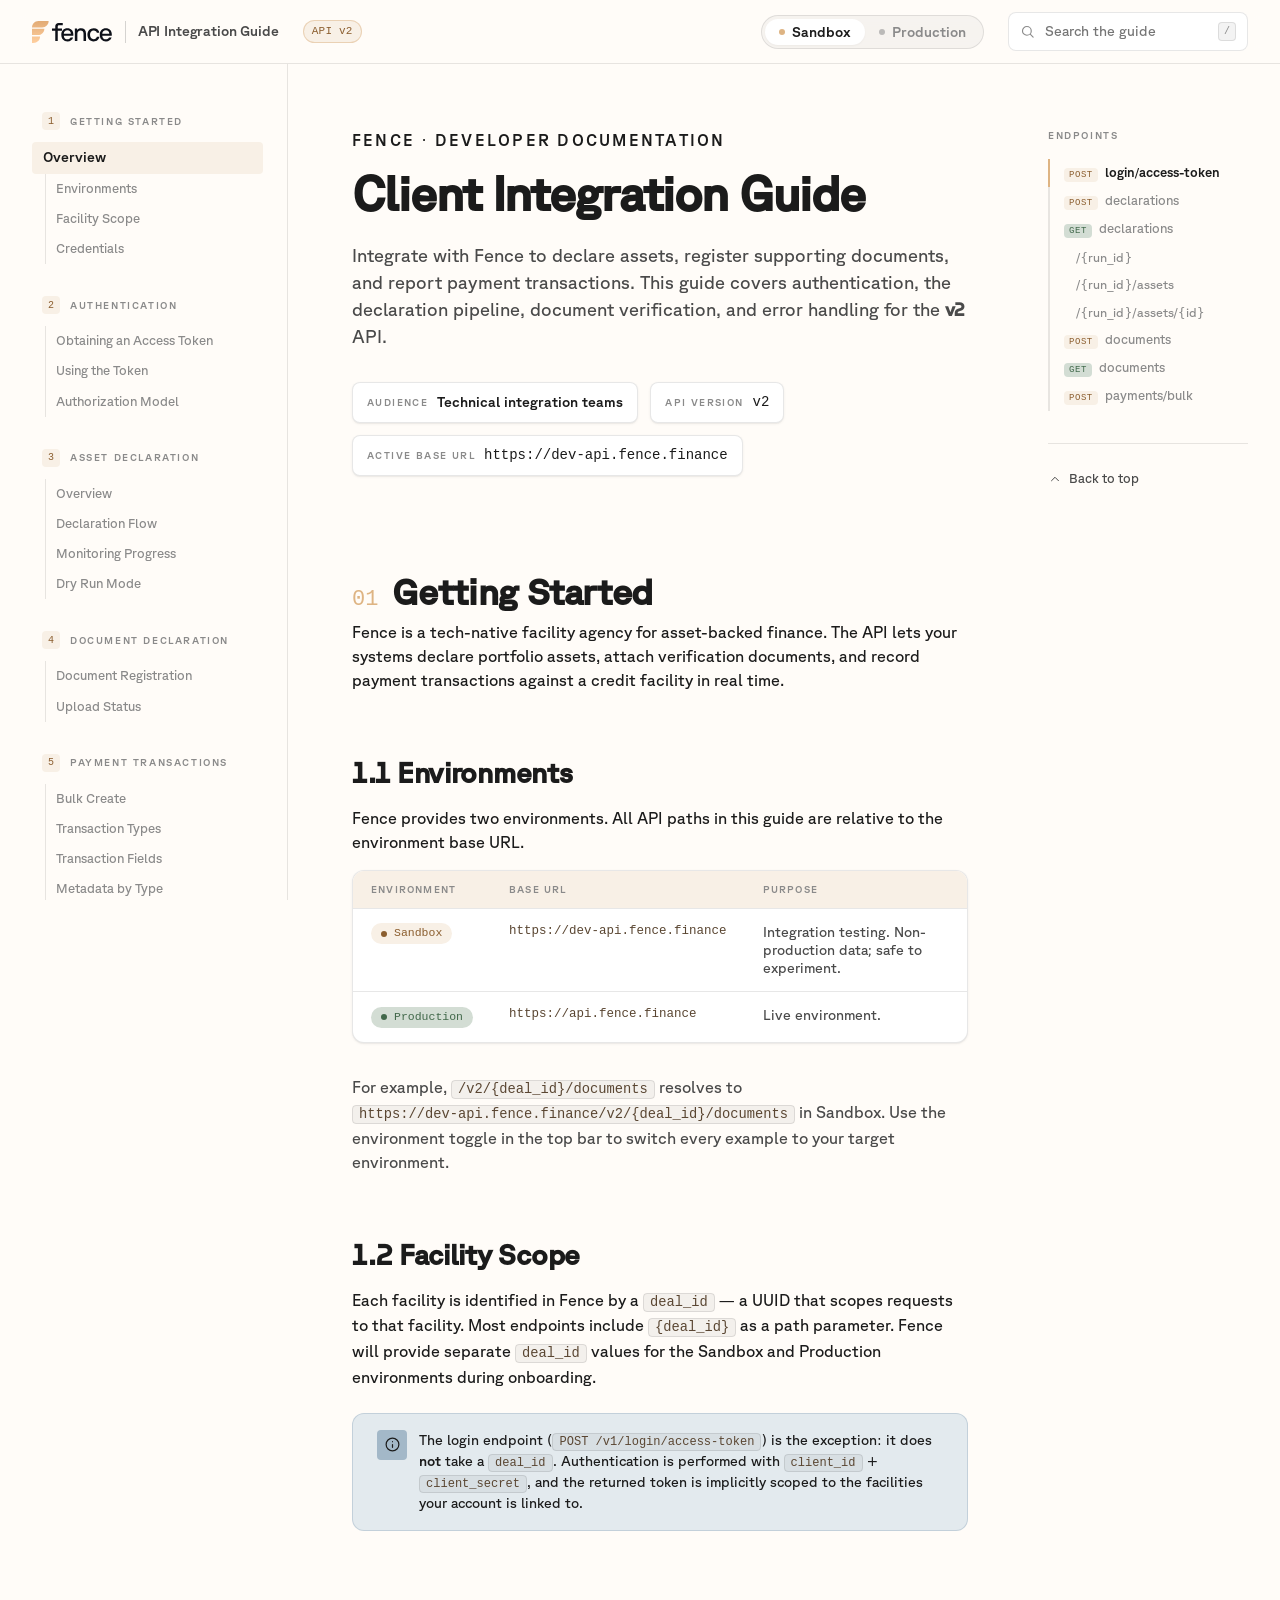
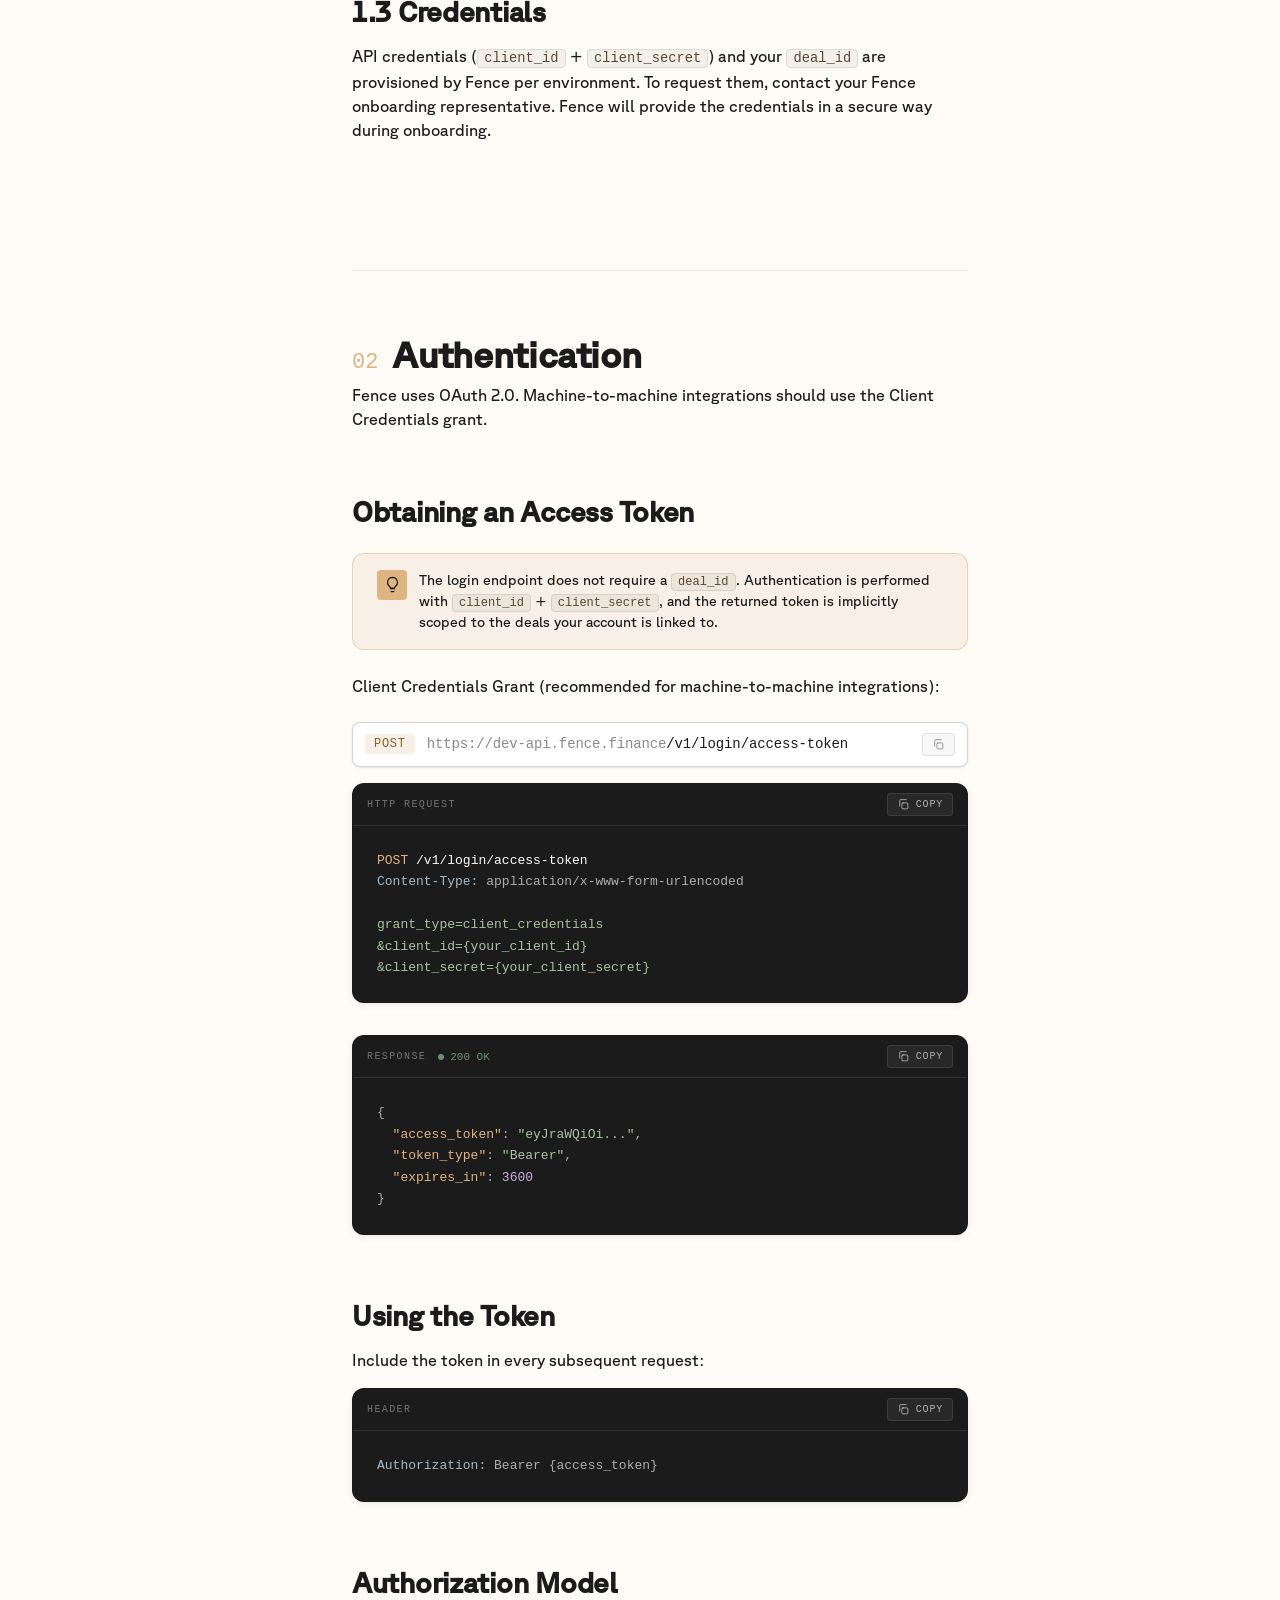
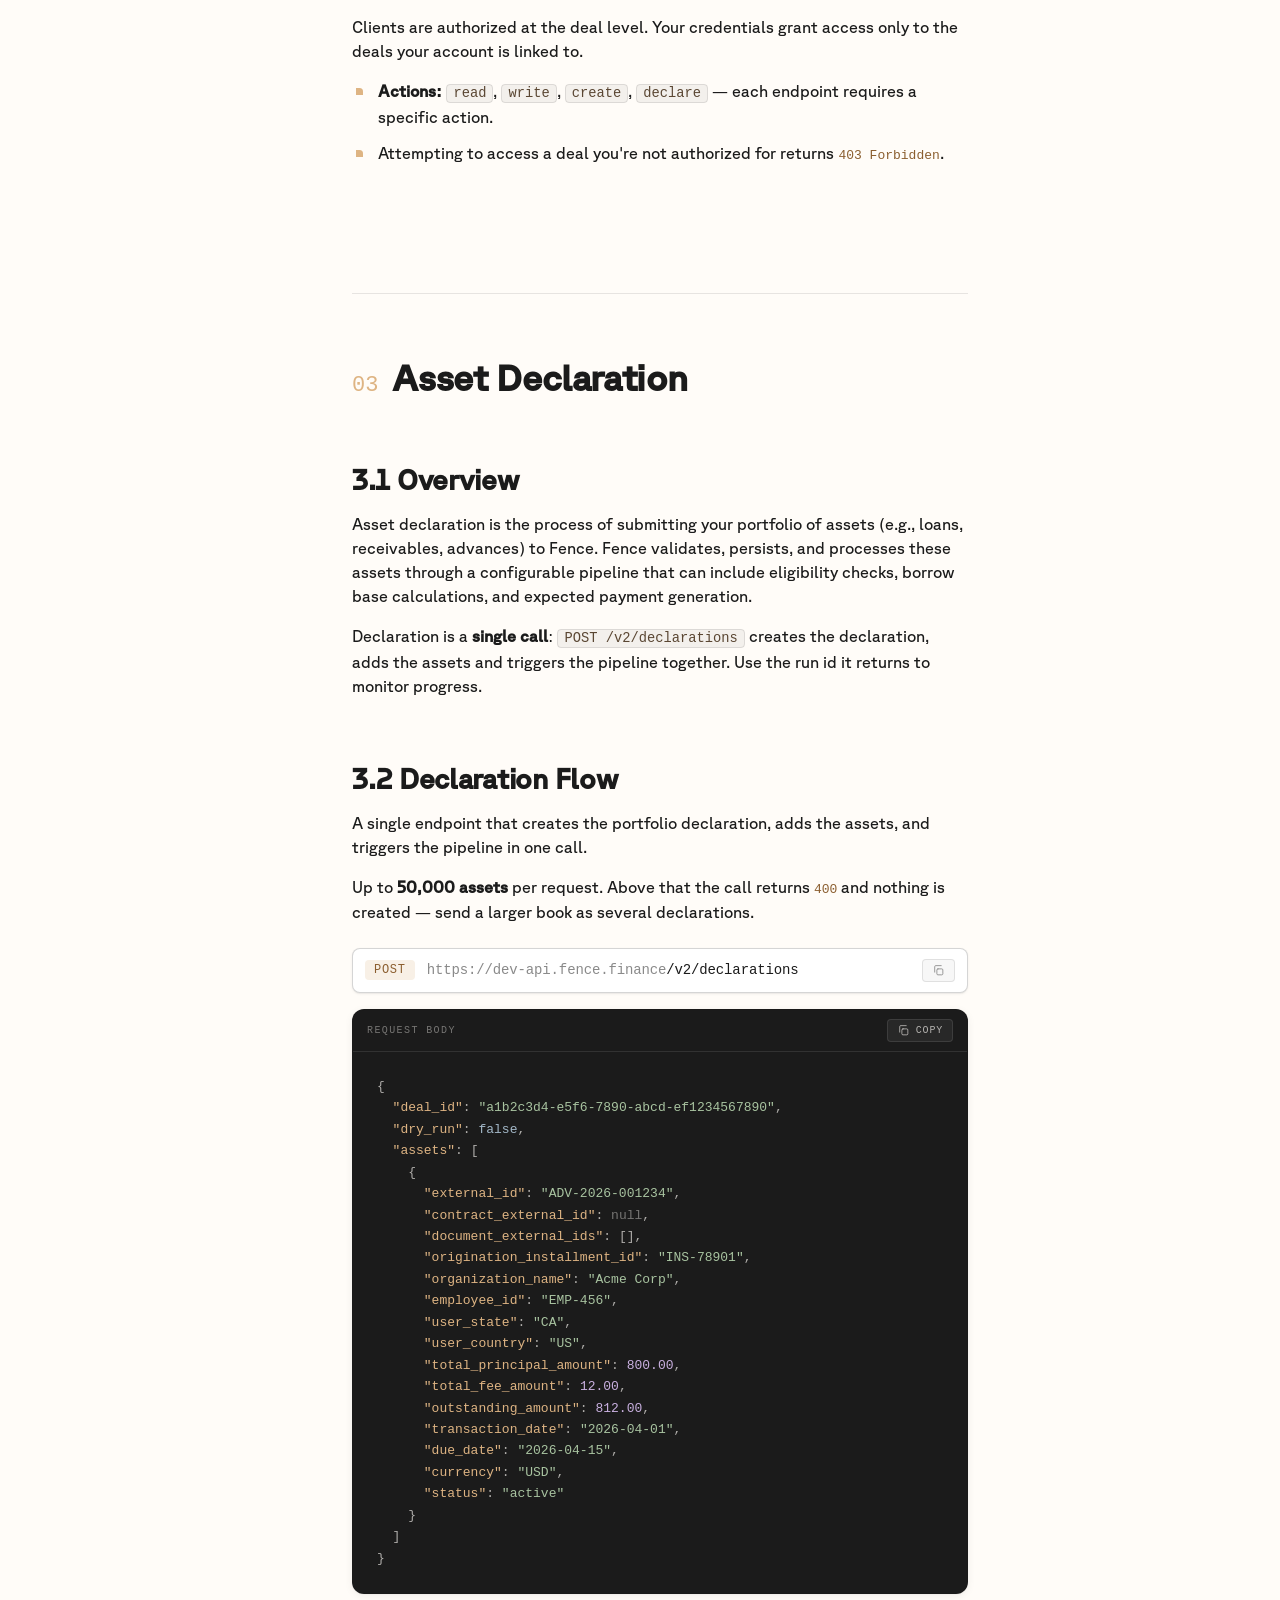
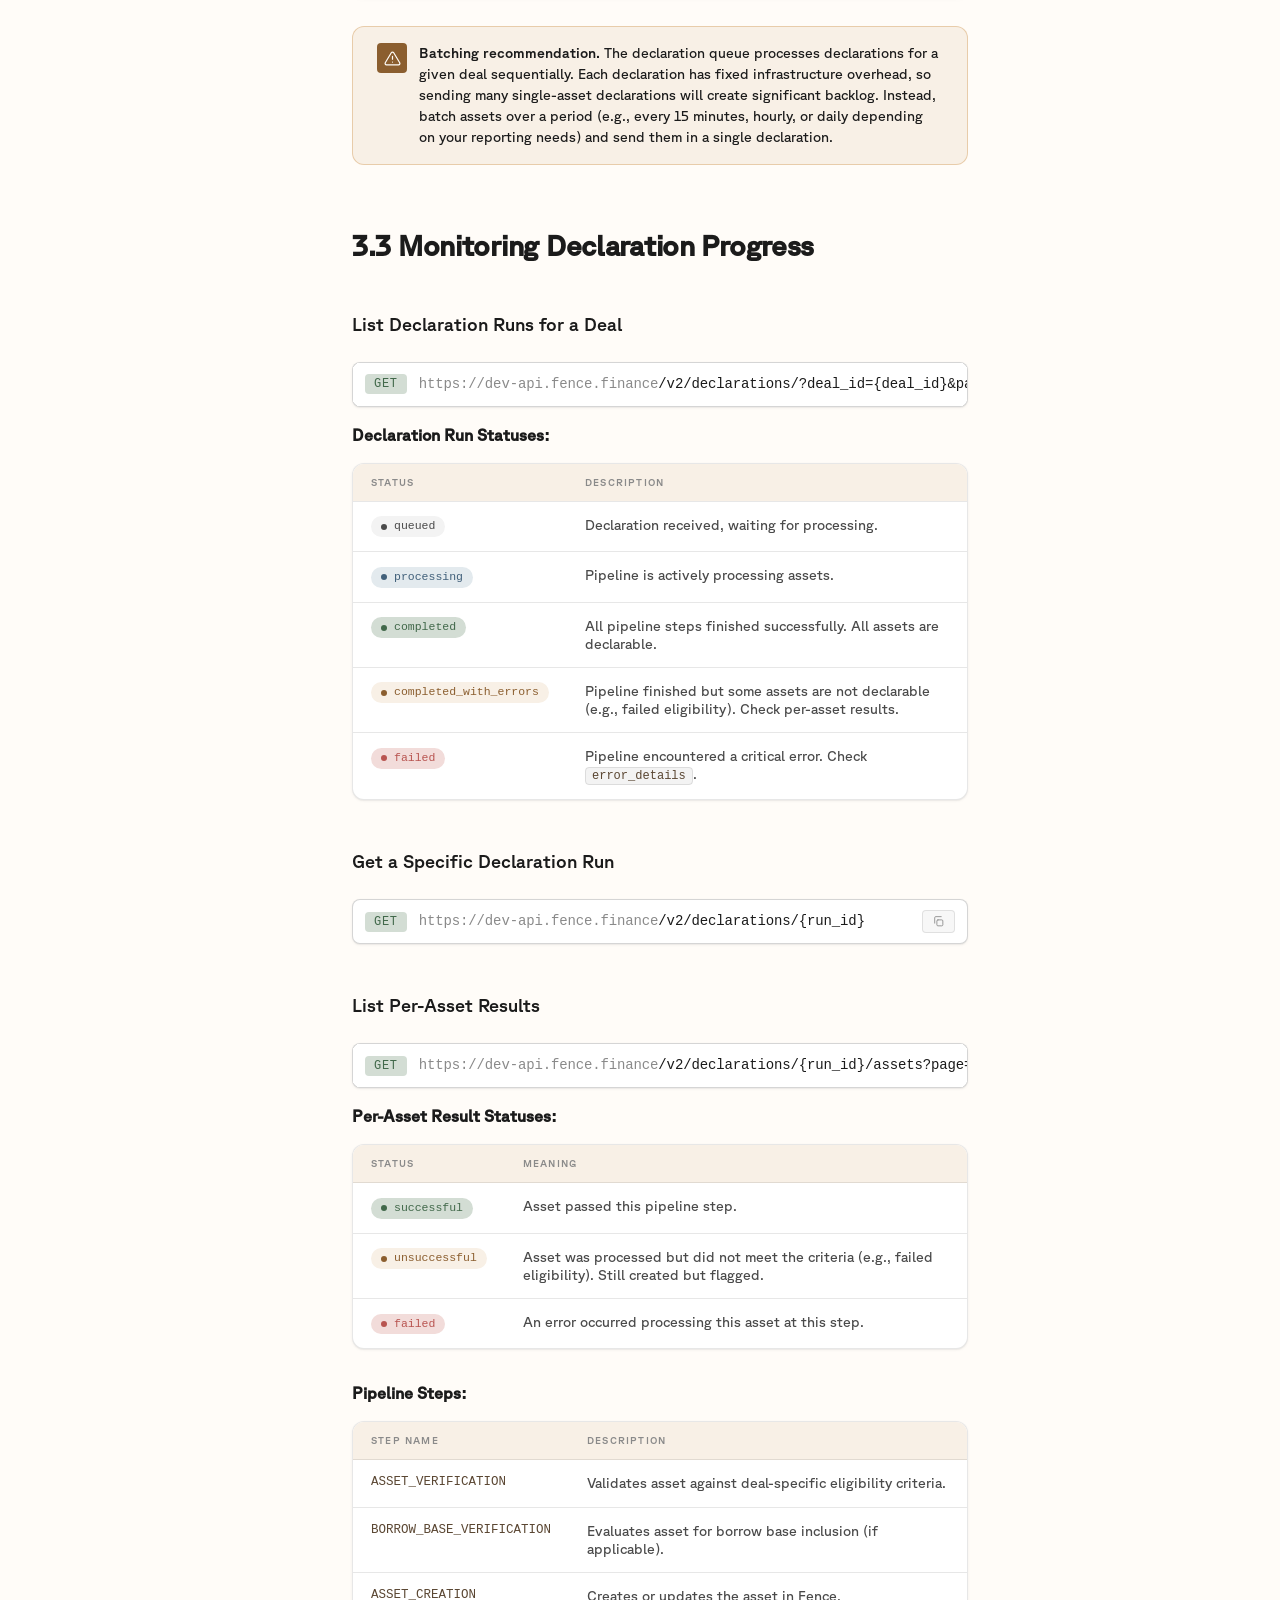
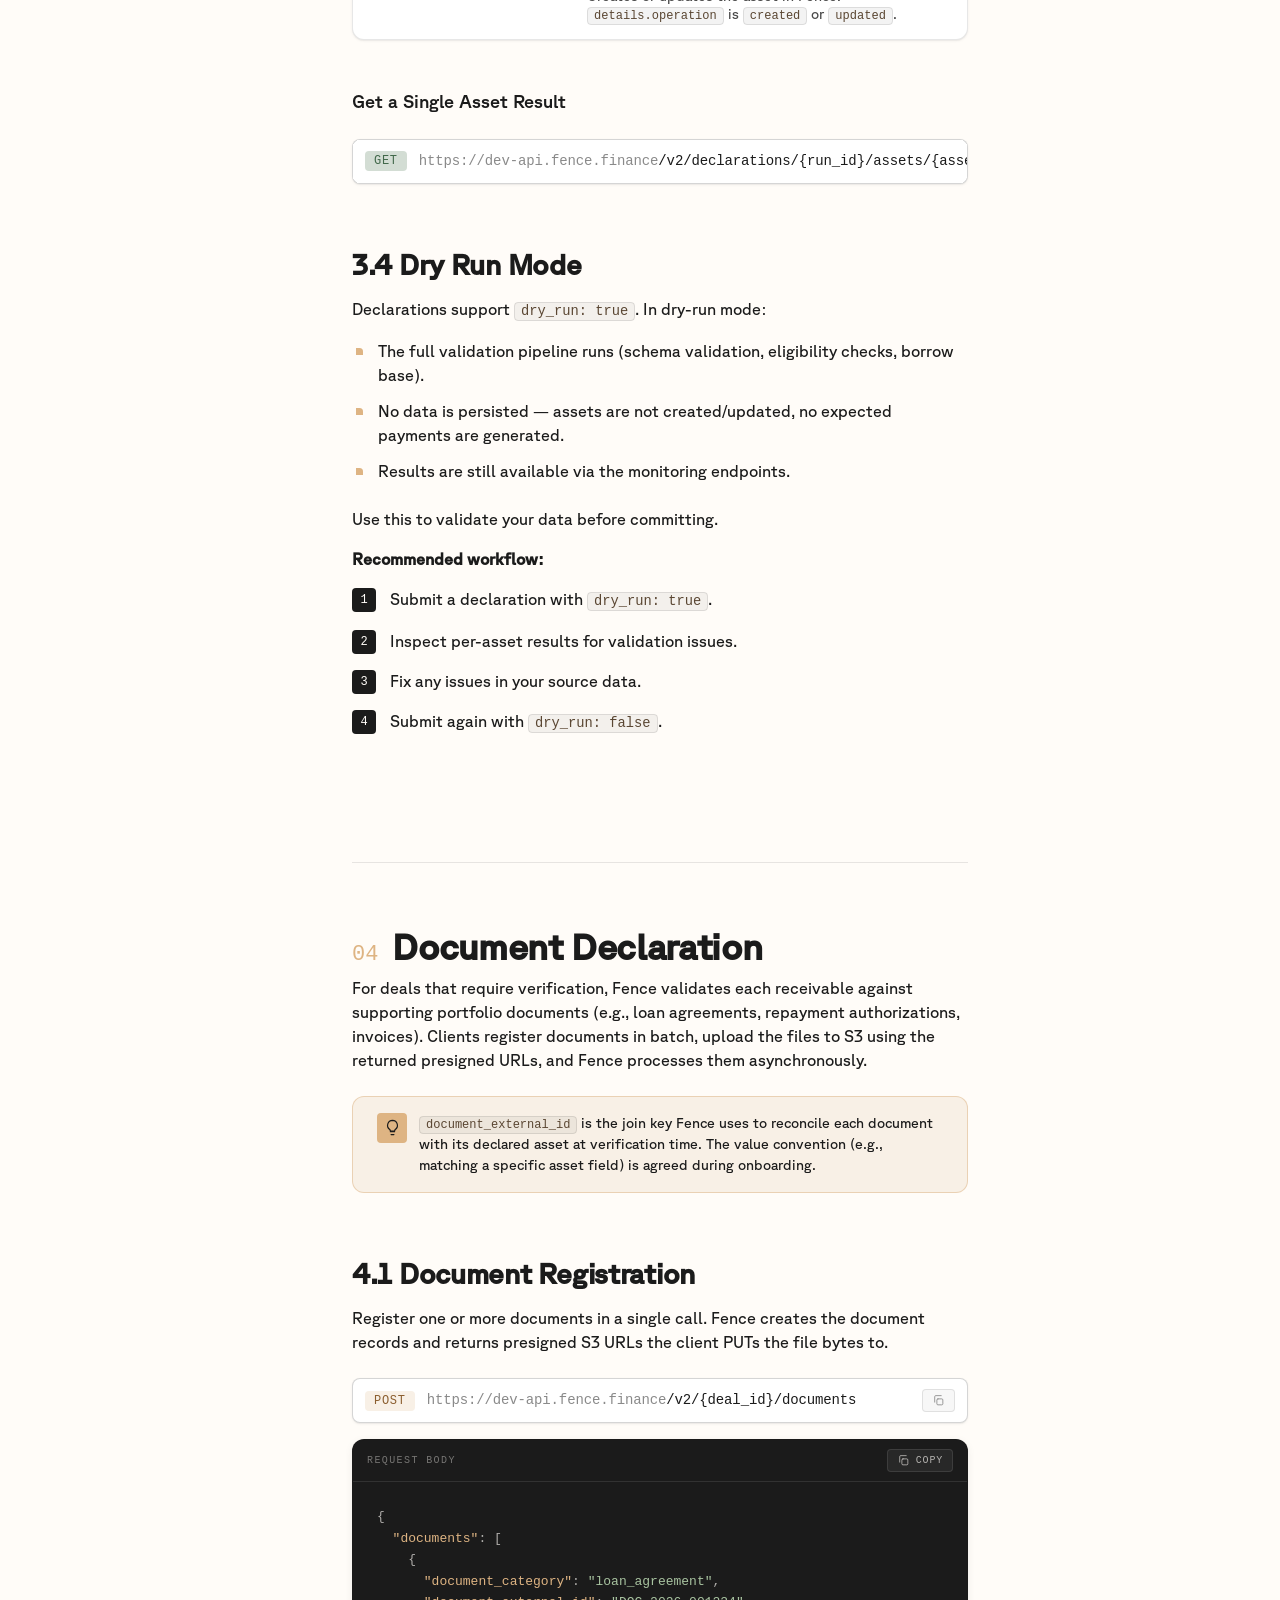
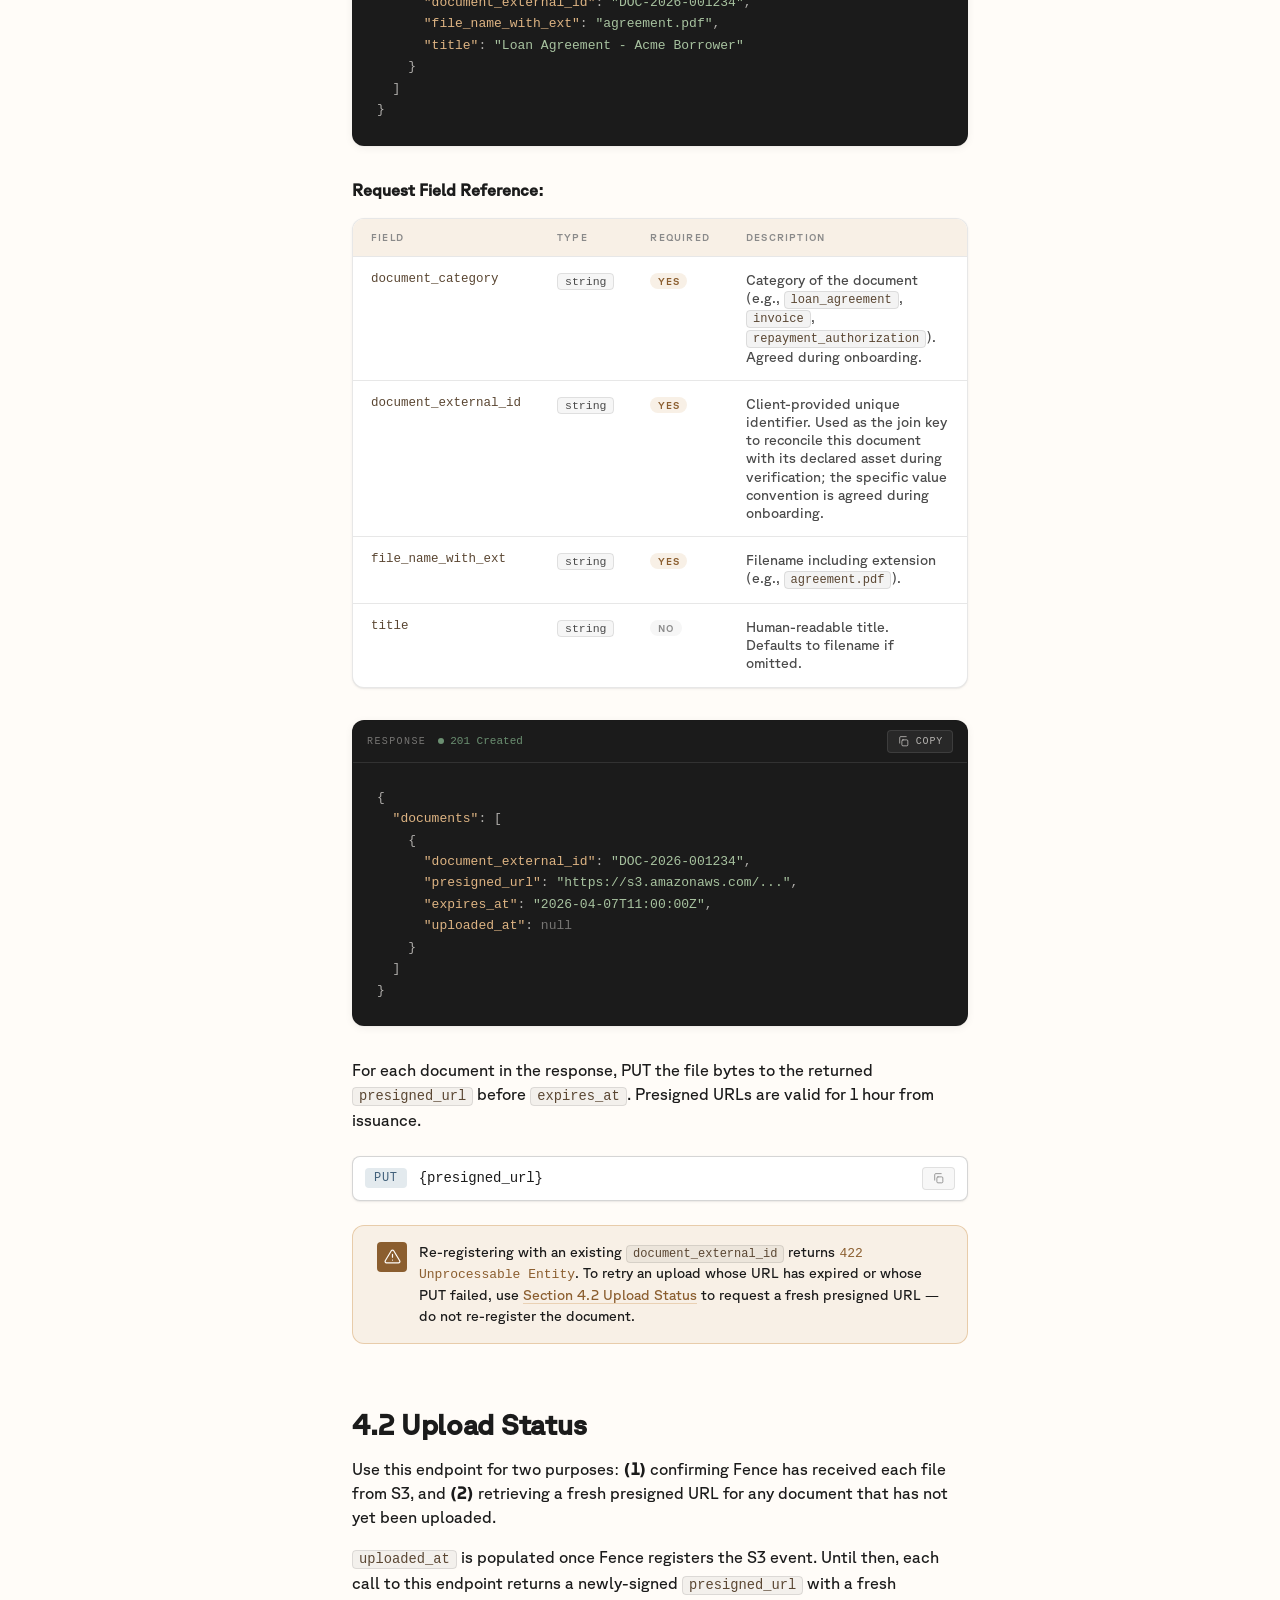
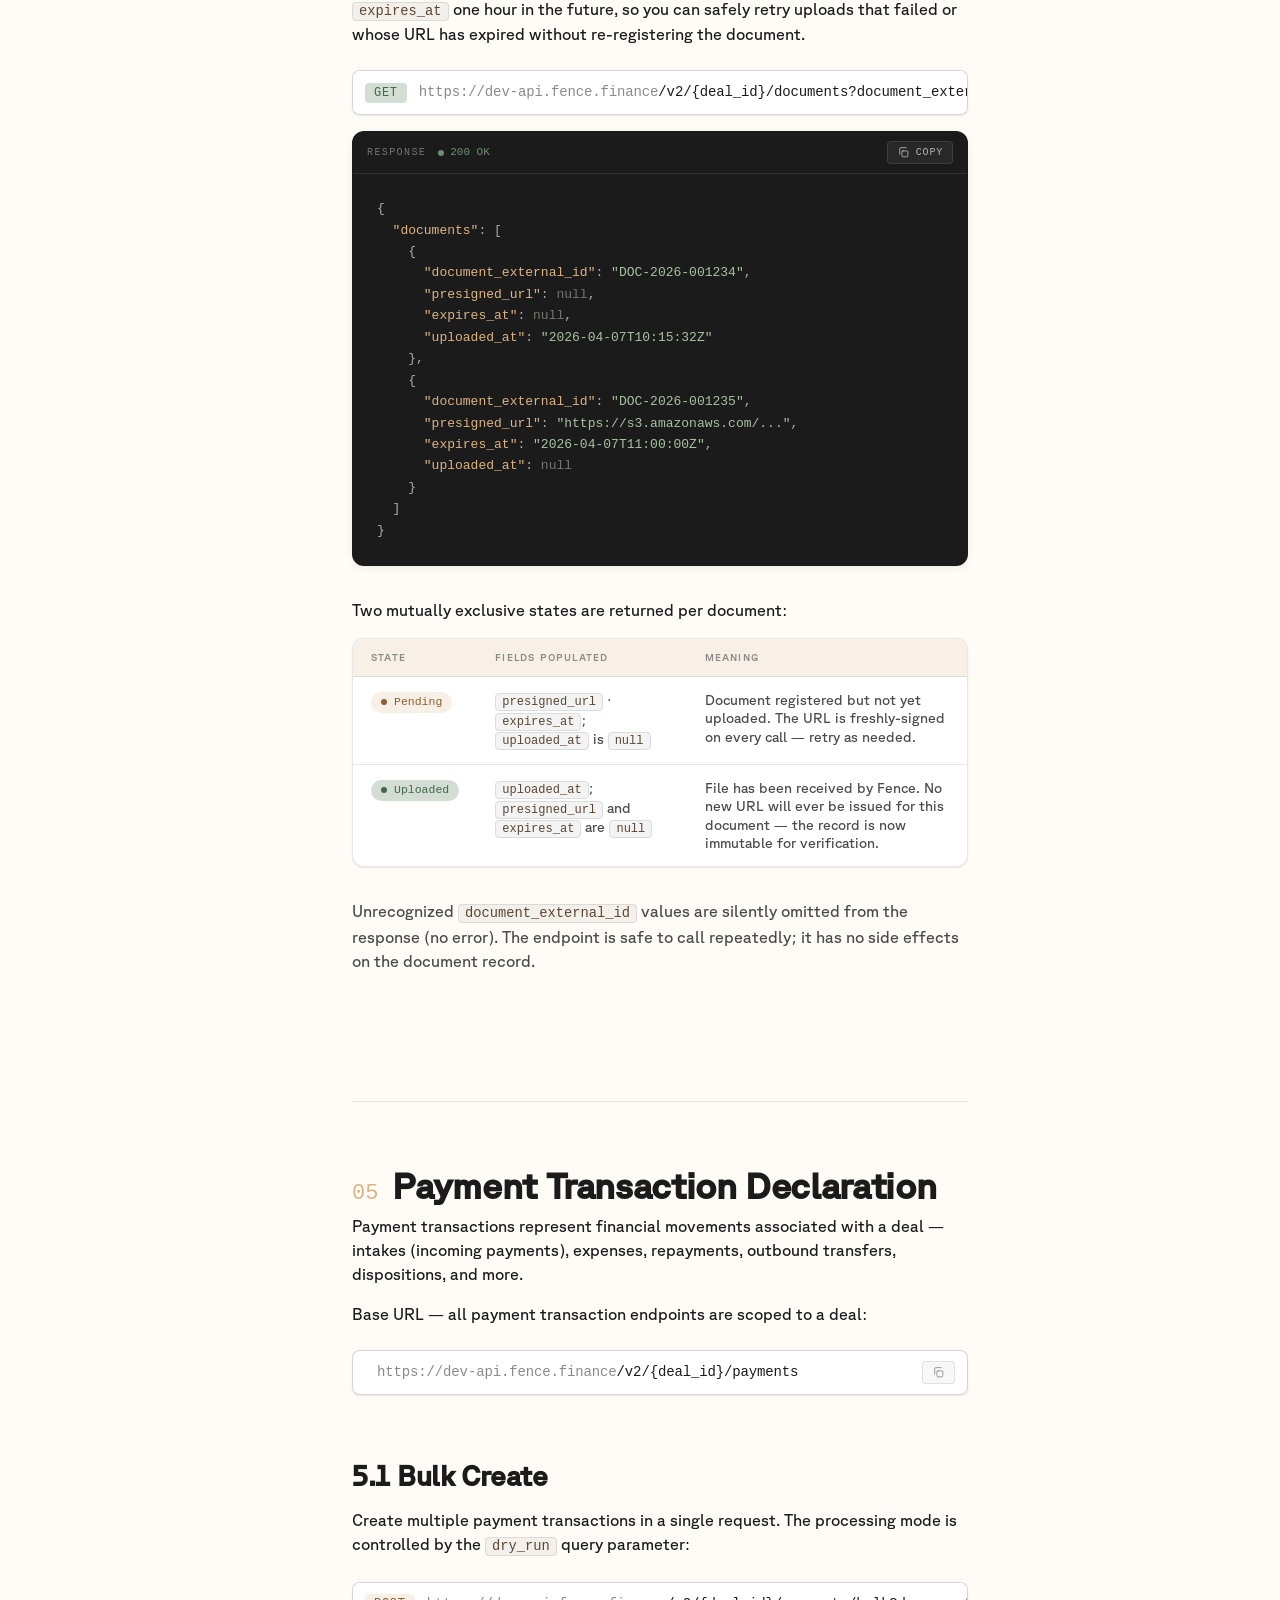
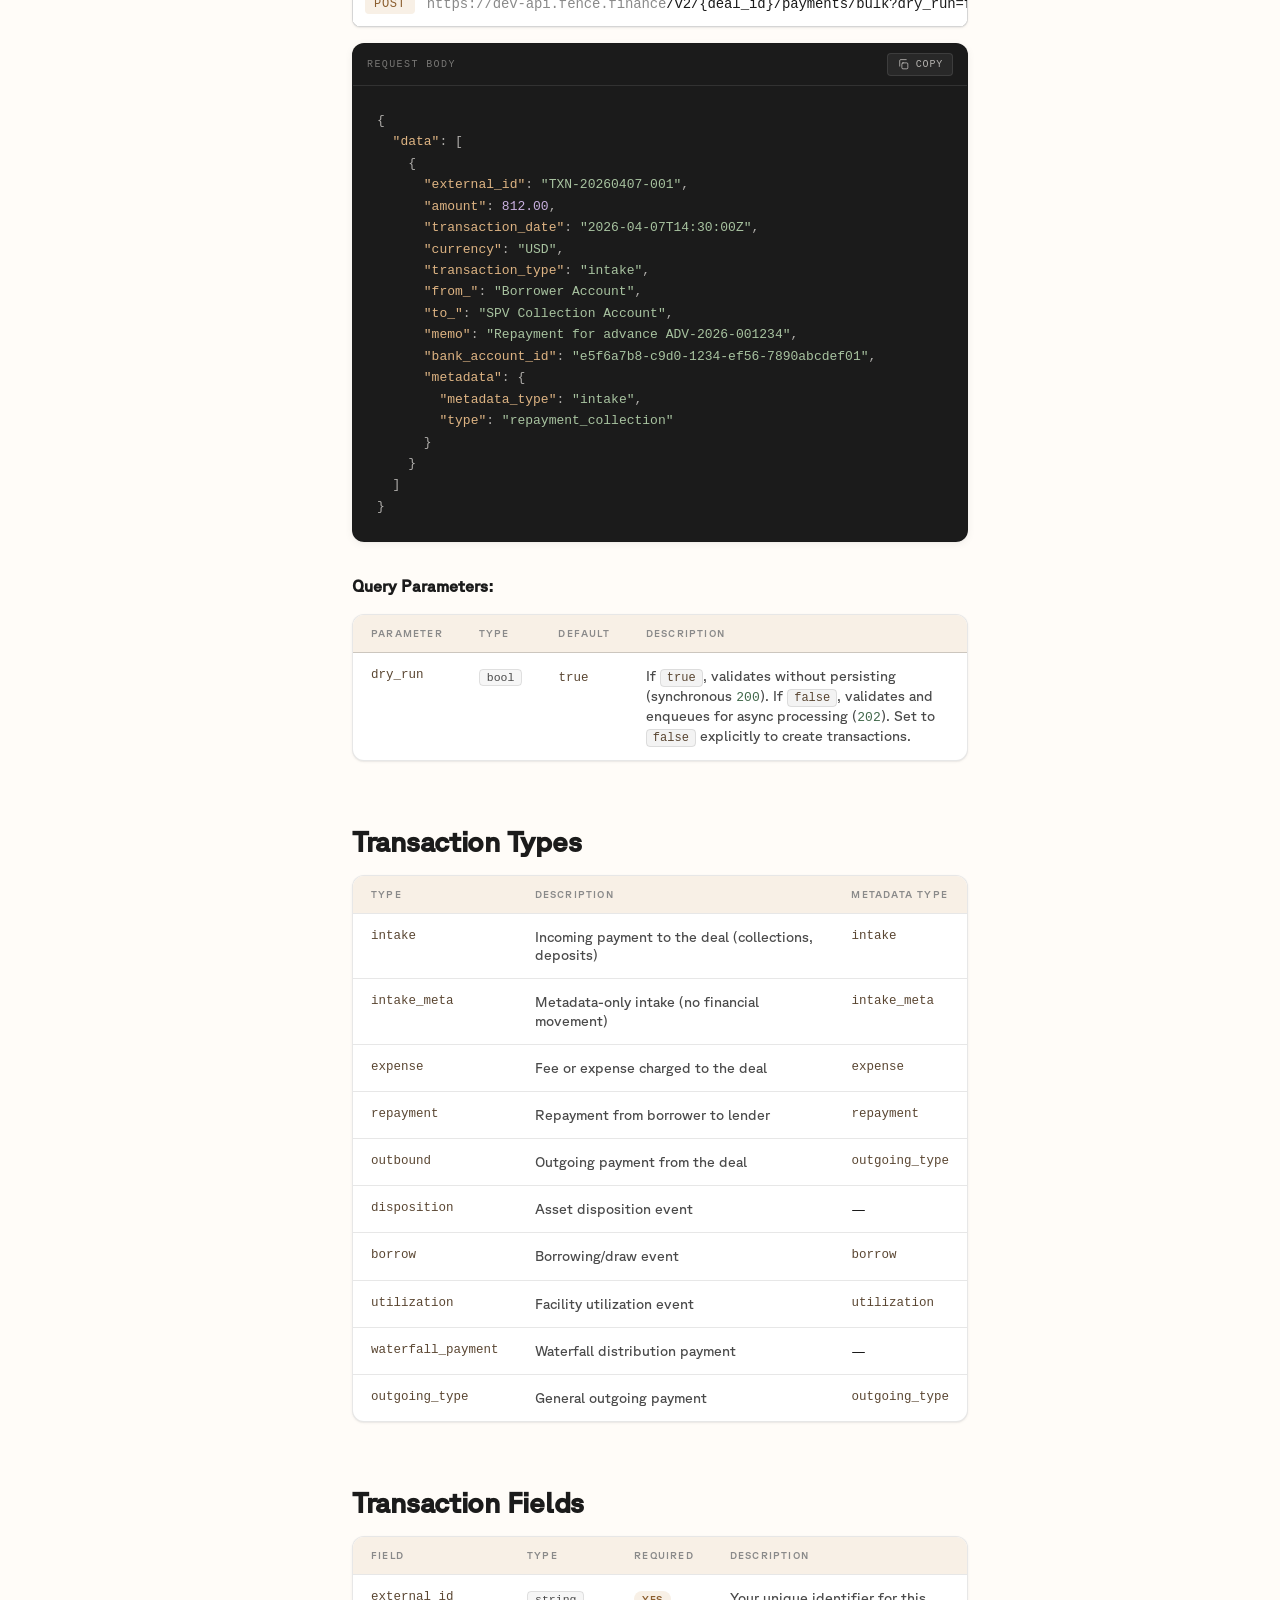
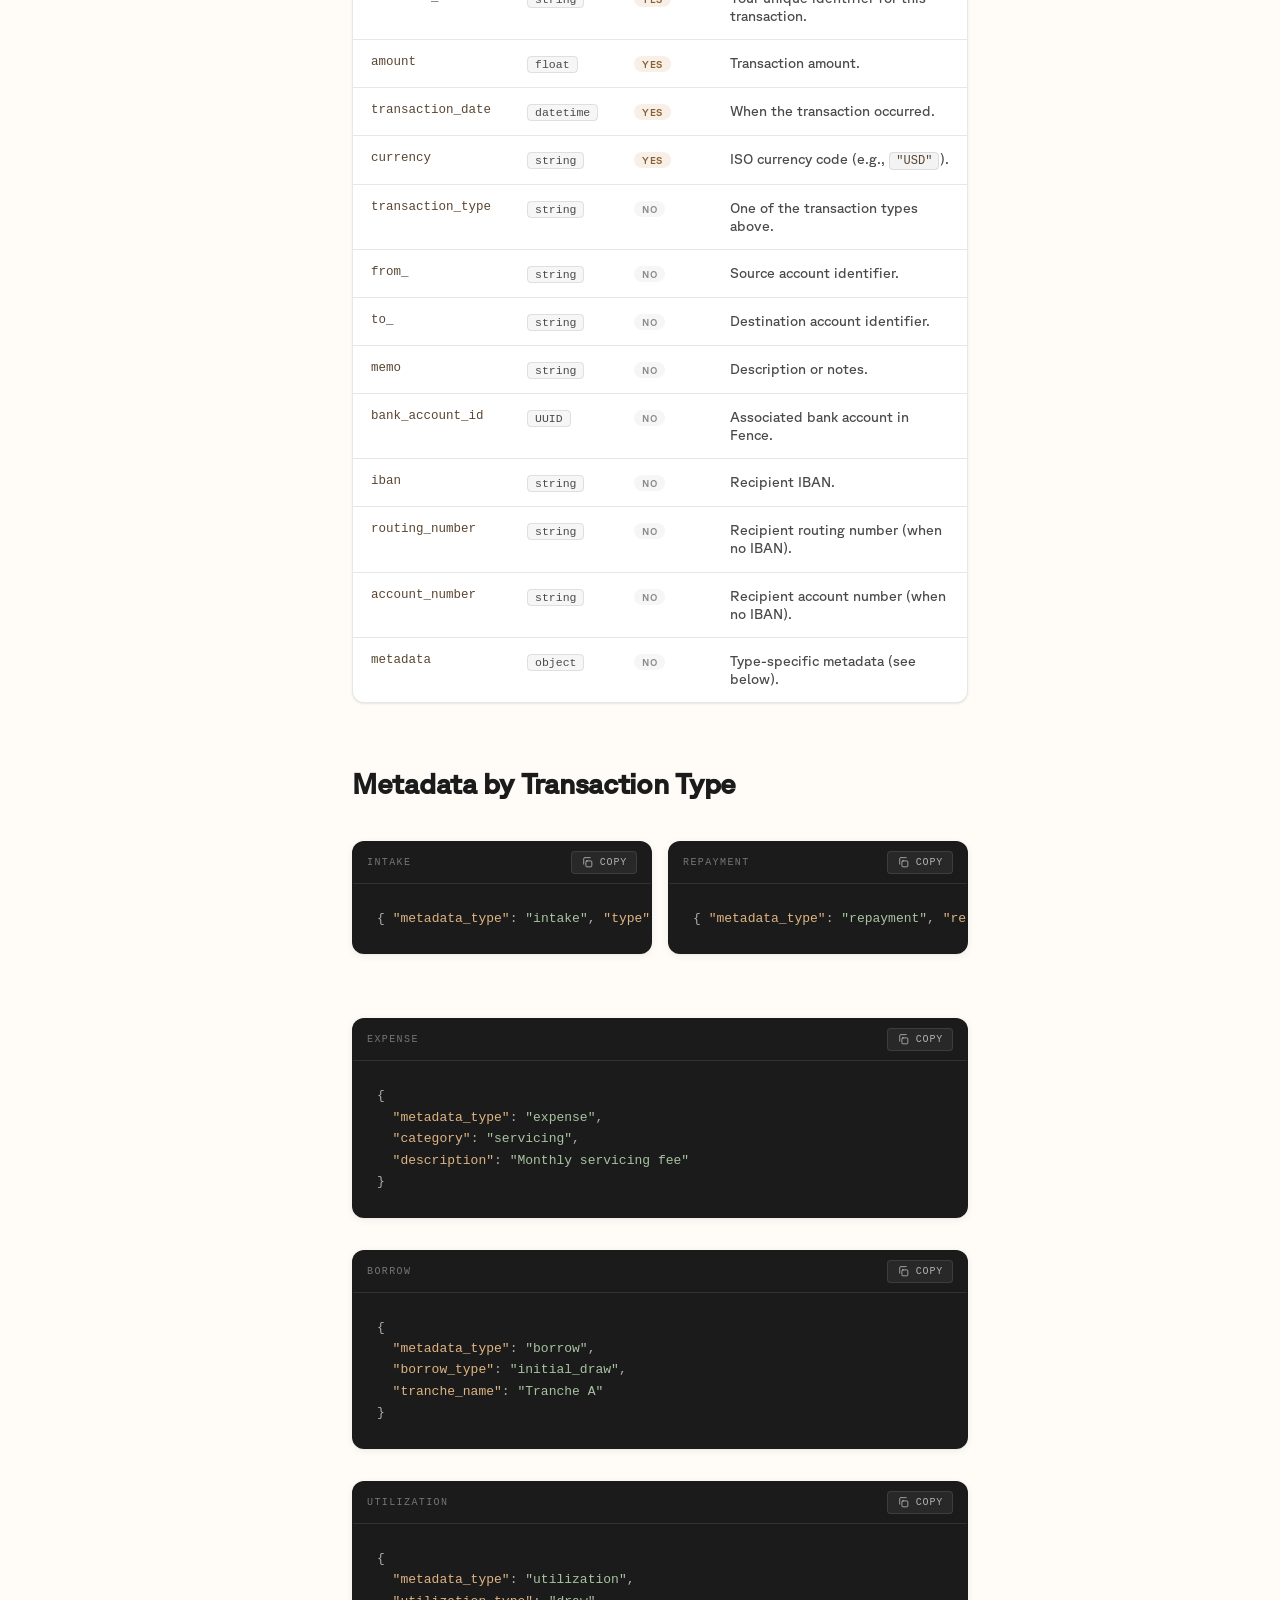
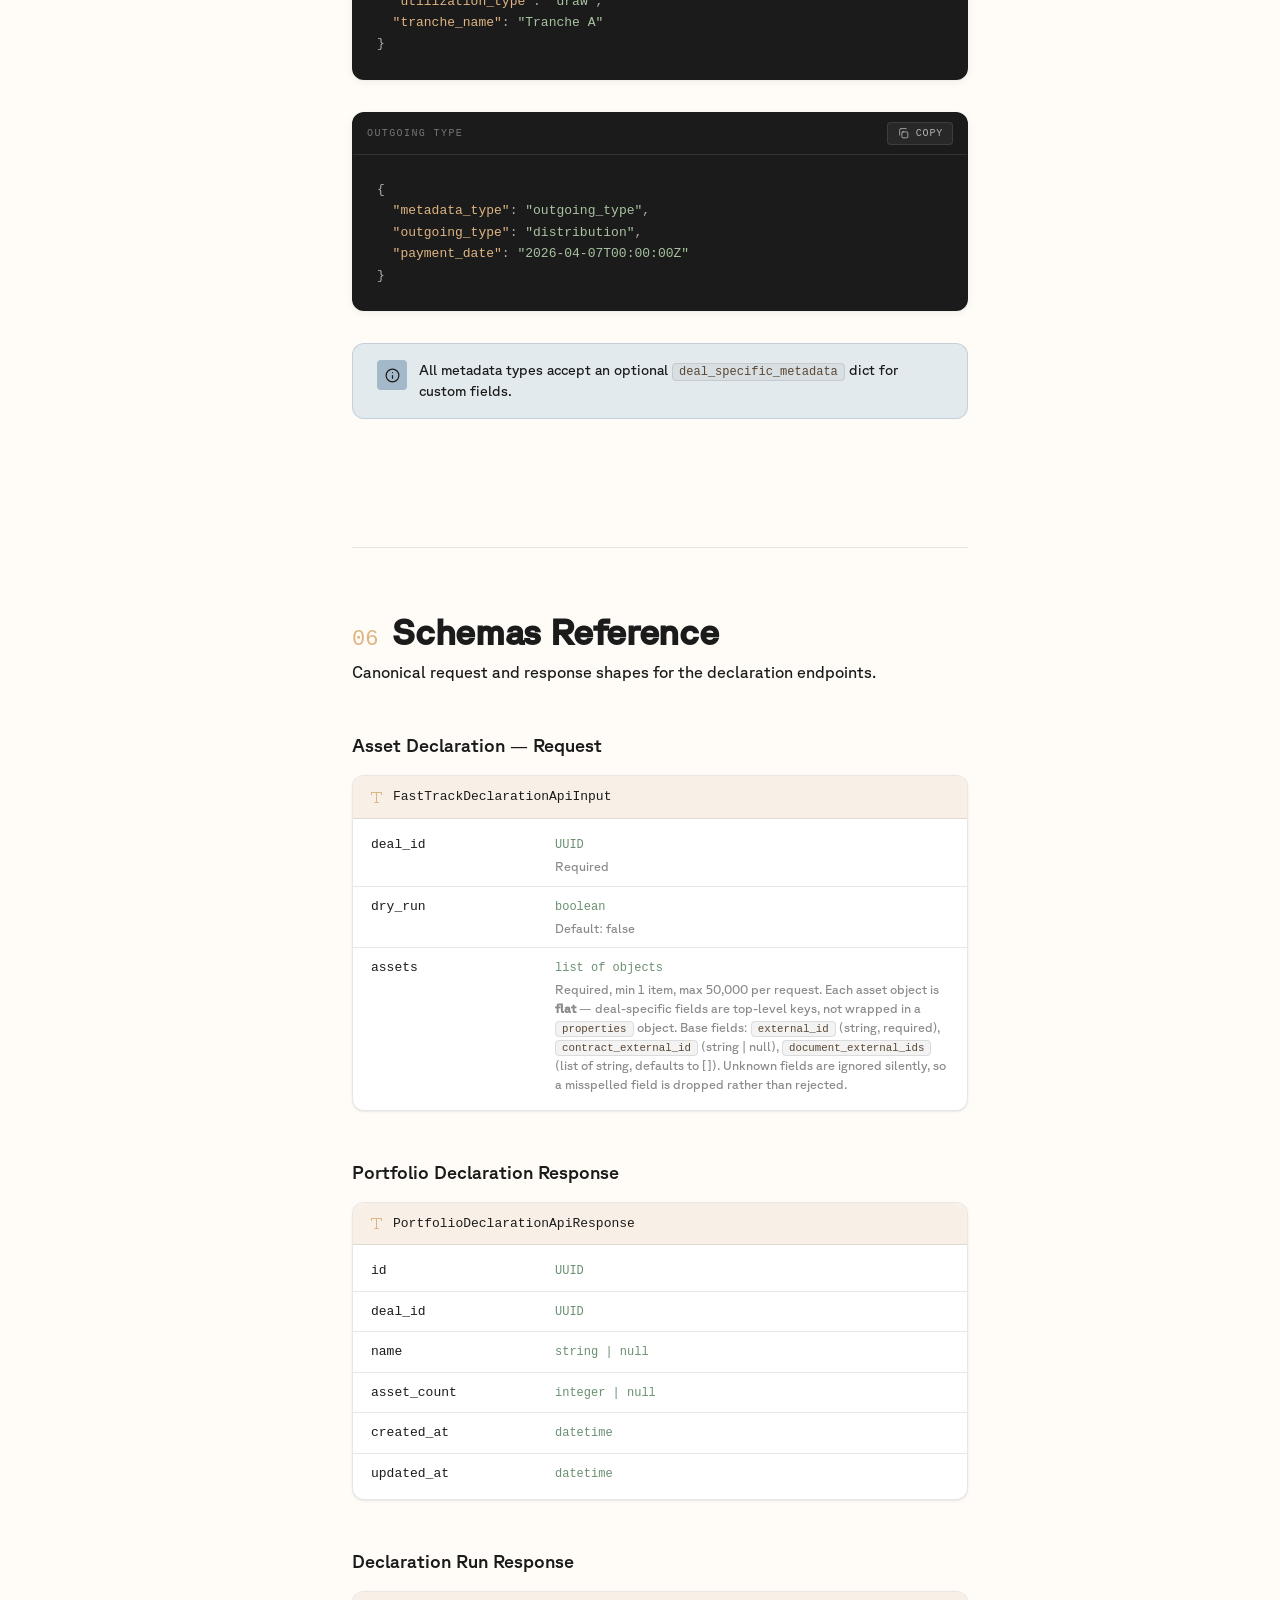
==== commit af6ac885: "Correct v2 declaration docs against the backend The published guide describes an API shape the platf" ====
--- a/index.html
+++ b/index.html
@@ -53,8 +53,7 @@
     <nav class="nav-group">
       <p class="nav-group-title"><span class="n">3</span> Asset Declaration</p>
       <a class="nav-link sub" href="#asset-overview">Overview</a>
-      <a class="nav-link sub" href="#step-by-step">Step-by-Step Flow</a>
-      <a class="nav-link sub" href="#fast-track">Fast-Track Flow</a>
+      <a class="nav-link sub" href="#declaration-flow">Declaration Flow</a>
       <a class="nav-link sub" href="#monitoring">Monitoring Progress</a>
       <a class="nav-link sub" href="#dry-run">Dry Run Mode</a>
     </nav>
@@ -196,145 +195,39 @@
 
       <h3 class="sub" id="asset-overview">3.1 Overview</h3>
       <p>Asset declaration is the process of submitting your portfolio of assets (e.g., loans, receivables, advances) to Fence. Fence validates, persists, and processes these assets through a configurable pipeline that can include eligibility checks, borrow base calculations, and expected payment generation.</p>
-      <p>Two approaches are available. Both trigger the same processing pipeline and produce the same results.</p>
-      <div class="card-grid">
-        <div class="fcard">
-          <div class="leaf-bg"></div>
-          <p class="tag">Approach A</p>
-          <h5>Step-by-step</h5>
-          <p>Best for large portfolios and incremental asset addition. Fine-grained control over the declaration lifecycle.</p>
-          <span class="ep-mini">/v2/portfolio_declarations/</span>
-        </div>
-        <div class="fcard">
-          <div class="leaf-bg"></div>
-          <p class="tag">Approach B</p>
-          <h5>Fast-track</h5>
-          <p>Best for simpler integrations and single-call declaration. Create, add assets, and trigger in one request.</p>
-          <span class="ep-mini">/v2/declarations/</span>
-        </div>
-      </div>
-
-      <h3 class="sub" id="step-by-step">3.2 Step-by-Step Declaration Flow</h3>
-      <p>This approach gives you fine-grained control over the declaration lifecycle.</p>
-
-      <h4 class="subsub" id="step1">Step 1 · Create a Portfolio Declaration</h4>
+      <p>Declaration is a <strong>single call</strong>: <code class="tok">POST /v2/declarations</code> creates the declaration, adds the assets and triggers the pipeline together. Use the run id it returns to monitor progress.</p>
+
+      <h3 class="sub" id="declaration-flow">3.2 Declaration Flow</h3>
+      <p>A single endpoint that creates the portfolio declaration, adds the assets, and triggers the pipeline in one call.</p>
+      <p>Up to <strong>50,000 assets</strong> per request. Above that the call returns <span class="httpcode s4">400</span> and nothing is created — send a larger book as several declarations.</p>
       <div class="endpoint">
         <span class="method post">POST</span>
-        <span class="path"><span class="base env-base">https://dev-api.fence.finance</span>/v2/portfolio_declarations/</span>
-        <button class="copy light copy-ep" data-copy="endpoint" aria-label="Copy endpoint"></button>
-      </div>
-      <div class="code">
-        <div class="code-head"><span class="lang">Request Body</span><span class="resp" style="color:var(--fg-on-dark-2)">application/json</span><button class="copy" data-copy="code" data-label="Copy"></button></div>
-        <pre><code data-lang="json">{
-  "name": "Daily Portfolio Snapshot 2026-04-07",
-  "deal_id": "a1b2c3d4-e5f6-7890-abcd-ef1234567890"
-}</code></pre>
-      </div>
-      <div class="code">
-        <div class="code-head"><span class="lang">Response</span><span class="resp"><span class="dot"></span>201 Created</span><button class="copy" data-copy="code" data-label="Copy"></button></div>
-        <pre><code data-lang="json">{
-  "id": "d4e5f6a7-b8c9-0123-4567-890abcdef012",
+        <span class="path"><span class="base env-base">https://dev-api.fence.finance</span>/v2/declarations</span>
+        <button class="copy light copy-ep" data-copy="endpoint" aria-label="Copy endpoint"></button>
+      </div>
+      <div class="code">
+        <div class="code-head"><span class="lang">Request Body</span><button class="copy" data-copy="code" data-label="Copy"></button></div>
+        <pre><code data-lang="json">{
   "deal_id": "a1b2c3d4-e5f6-7890-abcd-ef1234567890",
-  "name": "Daily Portfolio Snapshot 2026-04-07",
-  "asset_count": null,
-  "created_at": "2026-04-07T10:00:00Z",
-  "updated_at": "2026-04-07T10:00:00Z"
-}</code></pre>
-      </div>
-
-      <h4 class="subsub" id="step2">Step 2 · Add Assets to the Declaration</h4>
-      <p>You can call this endpoint multiple times to add assets in batches.</p>
-      <div class="endpoint">
-        <span class="method post">POST</span>
-        <span class="path"><span class="base env-base">https://dev-api.fence.finance</span>/v2/portfolio_declarations/{portfolio_declaration_id}/assets</span>
-        <button class="copy light copy-ep" data-copy="endpoint" aria-label="Copy endpoint"></button>
-      </div>
-      <div class="code">
-        <div class="code-head"><span class="lang">Request Body — list of assets</span><button class="copy" data-copy="code" data-label="Copy"></button></div>
-        <pre><code data-lang="json">[
-  {
-    "external_id": "ADV-2026-001234",
-    "contract_external_id": null,
-    "properties": {
+  "dry_run": false,
+  "assets": [
+    {
+      "external_id": "ADV-2026-001234",
+      "contract_external_id": null,
+      "document_external_ids": [],
       "origination_installment_id": "INS-78901",
       "organization_name": "Acme Corp",
-      "employer_name": "Acme Corp",
       "employee_id": "EMP-456",
       "user_state": "CA",
       "user_country": "US",
-      "earned_wage": 2500.00,
       "total_principal_amount": 800.00,
       "total_fee_amount": 12.00,
-      "outstanding_principal_amount": 800.00,
-      "outstanding_fee_amount": 12.00,
       "outstanding_amount": 812.00,
       "transaction_date": "2026-04-01",
       "due_date": "2026-04-15",
       "currency": "USD",
       "status": "active"
     }
-  }
-]</code></pre>
-      </div>
-      <p><strong>Key points:</strong></p>
-      <ul class="fence-list">
-        <li><code class="tok">external_id</code> — Your unique identifier for the asset. Used for idempotency (upsert on re-declaration).</li>
-        <li><code class="tok">contract_external_id</code> — Optional. Links the asset to a specific contract. If <code class="tok">null</code>, Fence may auto-create a default umbrella contract (deal-dependent).</li>
-        <li><code class="tok">properties</code> — Deal-specific fields. The exact schema is agreed upon during onboarding and validated by Fence during the declaration pipeline.</li>
-      </ul>
-
-      <h4 class="subsub" id="step3">Step 3 · Trigger the Declaration</h4>
-      <div class="endpoint">
-        <span class="method post">POST</span>
-        <span class="path"><span class="base env-base">https://dev-api.fence.finance</span>/v2/portfolio_declarations/{portfolio_declaration_id}/declare</span>
-        <button class="copy light copy-ep" data-copy="endpoint" aria-label="Copy endpoint"></button>
-      </div>
-      <div class="code">
-        <div class="code-head"><span class="lang">Request Body</span><button class="copy" data-copy="code" data-label="Copy"></button></div>
-        <pre><code data-lang="json">{
-  "dry_run": false
-}</code></pre>
-      </div>
-      <div class="code">
-        <div class="code-head"><span class="lang">Response</span><span class="resp"><span class="dot"></span>202 Accepted</span><button class="copy" data-copy="code" data-label="Copy"></button></div>
-        <pre><code data-lang="json">{
-  "id": "b1c2d3e4-f5a6-7890-bcde-f01234567890",
-  "status": "QUEUED",
-  "dry_run": false
-}</code></pre>
-      </div>
-      <p class="muted">The <span class="httpcode s2">202 Accepted</span> status indicates the declaration has been queued for asynchronous processing. Use the <code class="tok">id</code> to monitor progress.</p>
-
-      <h3 class="sub" id="fast-track">3.3 Fast-Track Declaration Flow</h3>
-      <p>A single endpoint that creates a portfolio declaration, adds assets, and triggers the pipeline in one call.</p>
-      <div class="endpoint">
-        <span class="method post">POST</span>
-        <span class="path"><span class="base env-base">https://dev-api.fence.finance</span>/v2/declarations/</span>
-        <button class="copy light copy-ep" data-copy="endpoint" aria-label="Copy endpoint"></button>
-      </div>
-      <div class="code">
-        <div class="code-head"><span class="lang">Request Body</span><button class="copy" data-copy="code" data-label="Copy"></button></div>
-        <pre><code data-lang="json">{
-  "deal_id": "a1b2c3d4-e5f6-7890-abcd-ef1234567890",
-  "dry_run": false,
-  "assets": [
-    {
-      "external_id": "ADV-2026-001234",
-      "properties": {
-        "origination_installment_id": "INS-78901",
-        "organization_name": "Acme Corp",
-        "employee_id": "EMP-456",
-        "user_state": "CA",
-        "user_country": "US",
-        "total_principal_amount": 800.00,
-        "total_fee_amount": 12.00,
-        "outstanding_amount": 812.00,
-        "transaction_date": "2026-04-01",
-        "due_date": "2026-04-15",
-        "currency": "USD",
-        "status": "active"
-      }
-    }
   ]
 }</code></pre>
       </div>
@@ -343,12 +236,12 @@
         <div class="body"><strong>Batching recommendation.</strong> The declaration queue processes declarations for a given deal sequentially. Each declaration has fixed infrastructure overhead, so sending many single-asset declarations will create significant backlog. Instead, batch assets over a period (e.g., every 15 minutes, hourly, or daily depending on your reporting needs) and send them in a single declaration.</div>
       </div>
 
-      <h3 class="sub" id="monitoring">3.4 Monitoring Declaration Progress</h3>
+      <h3 class="sub" id="monitoring">3.3 Monitoring Declaration Progress</h3>
 
       <h4 class="subsub" id="list-runs">List Declaration Runs for a Deal</h4>
       <div class="endpoint">
         <span class="method get">GET</span>
-        <span class="path"><span class="base env-base">https://dev-api.fence.finance</span>/v2/declarations/?deal_id={deal_id}&page=1&size=20</span>
+        <span class="path"><span class="base env-base">https://dev-api.fence.finance</span>/v2/declarations/?deal_id={deal_id}&page=1&page_size=100</span>
         <button class="copy light copy-ep" data-copy="endpoint" aria-label="Copy endpoint"></button>
       </div>
       <p><strong>Declaration Run Statuses:</strong></p>
@@ -356,11 +249,11 @@
         <table class="fence-table">
           <thead><tr><th>Status</th><th>Description</th></tr></thead>
           <tbody>
-            <tr><td><span class="sbadge neutral"><span class="dot"></span>QUEUED</span></td><td><span class="desc">Declaration received, waiting for processing.</span></td></tr>
-            <tr><td><span class="sbadge info"><span class="dot"></span>PROCESSING</span></td><td><span class="desc">Pipeline is actively processing assets.</span></td></tr>
-            <tr><td><span class="sbadge ok"><span class="dot"></span>COMPLETED</span></td><td><span class="desc">All pipeline steps finished successfully. All assets are declarable.</span></td></tr>
-            <tr><td><span class="sbadge warn"><span class="dot"></span>COMPLETED_WITH_ERRORS</span></td><td><span class="desc">Pipeline finished but some assets are not declarable (e.g., failed eligibility). Check per-asset results.</span></td></tr>
-            <tr><td><span class="sbadge danger"><span class="dot"></span>FAILED</span></td><td><span class="desc">Pipeline encountered a critical error. Check <code class="tok">error_details</code>.</span></td></tr>
+            <tr><td><span class="sbadge neutral"><span class="dot"></span>queued</span></td><td><span class="desc">Declaration received, waiting for processing.</span></td></tr>
+            <tr><td><span class="sbadge info"><span class="dot"></span>processing</span></td><td><span class="desc">Pipeline is actively processing assets.</span></td></tr>
+            <tr><td><span class="sbadge ok"><span class="dot"></span>completed</span></td><td><span class="desc">All pipeline steps finished successfully. All assets are declarable.</span></td></tr>
+            <tr><td><span class="sbadge warn"><span class="dot"></span>completed_with_errors</span></td><td><span class="desc">Pipeline finished but some assets are not declarable (e.g., failed eligibility). Check per-asset results.</span></td></tr>
+            <tr><td><span class="sbadge danger"><span class="dot"></span>failed</span></td><td><span class="desc">Pipeline encountered a critical error. Check <code class="tok">error_details</code>.</span></td></tr>
           </tbody>
         </table>
       </div>
@@ -383,9 +276,9 @@
         <table class="fence-table">
           <thead><tr><th>Status</th><th>Meaning</th></tr></thead>
           <tbody>
-            <tr><td><span class="sbadge ok"><span class="dot"></span>SUCCESSFUL</span></td><td><span class="desc">Asset passed this pipeline step.</span></td></tr>
-            <tr><td><span class="sbadge warn"><span class="dot"></span>UNSUCCESSFUL</span></td><td><span class="desc">Asset was processed but did not meet the criteria (e.g., failed eligibility). Still created but flagged.</span></td></tr>
-            <tr><td><span class="sbadge danger"><span class="dot"></span>FAILED</span></td><td><span class="desc">An error occurred processing this asset at this step.</span></td></tr>
+            <tr><td><span class="sbadge ok"><span class="dot"></span>successful</span></td><td><span class="desc">Asset passed this pipeline step.</span></td></tr>
+            <tr><td><span class="sbadge warn"><span class="dot"></span>unsuccessful</span></td><td><span class="desc">Asset was processed but did not meet the criteria (e.g., failed eligibility). Still created but flagged.</span></td></tr>
+            <tr><td><span class="sbadge danger"><span class="dot"></span>failed</span></td><td><span class="desc">An error occurred processing this asset at this step.</span></td></tr>
           </tbody>
         </table>
       </div>
@@ -408,8 +301,8 @@
         <button class="copy light copy-ep" data-copy="endpoint" aria-label="Copy endpoint"></button>
       </div>
 
-      <h3 class="sub" id="dry-run">3.5 Dry Run Mode</h3>
-      <p>Both declaration flows support <code class="tok">dry_run: true</code>. In dry-run mode:</p>
+      <h3 class="sub" id="dry-run">3.4 Dry Run Mode</h3>
+      <p>Declarations support <code class="tok">dry_run: true</code>. In dry-run mode:</p>
       <ul class="fence-list">
         <li>The full validation pipeline runs (schema validation, eligibility checks, borrow base).</li>
         <li>No data is persisted — assets are not created/updated, no expected payments are generated.</li>
@@ -716,21 +609,11 @@
 
       <h4 class="subsub">Asset Declaration — Request</h4>
       <div class="schema">
-        <div class="schema-head"><svg class="ic" viewBox="0 0 24 24" fill="none" stroke="currentColor" stroke-width="1.7" stroke-linecap="round" stroke-linejoin="round"><path d="M4 7V4h16v3M9 20h6M12 4v16"/></svg>CreatePortfolioDeclarationAssetItem</div>
-        <div class="schema-body">
-          <div class="field"><span class="name">external_id</span><span class="meta"><span class="ftype">string</span><span class="fnote">Required, min 1 char</span></span></div>
-          <div class="field"><span class="name">contract_external_id</span><span class="meta"><span class="ftype">string | null</span></span></div>
-          <div class="field"><span class="name">properties</span><span class="meta"><span class="ftype">object | null</span><span class="fnote">Deal-specific fields</span></span></div>
-        </div>
-      </div>
-
-      <h4 class="subsub">Asset Declaration — Fast Track Request</h4>
-      <div class="schema">
         <div class="schema-head"><svg class="ic" viewBox="0 0 24 24" fill="none" stroke="currentColor" stroke-width="1.7" stroke-linecap="round" stroke-linejoin="round"><path d="M4 7V4h16v3M9 20h6M12 4v16"/></svg>FastTrackDeclarationApiInput</div>
         <div class="schema-body">
           <div class="field"><span class="name">deal_id</span><span class="meta"><span class="ftype">UUID</span><span class="fnote">Required</span></span></div>
           <div class="field"><span class="name">dry_run</span><span class="meta"><span class="ftype">boolean</span><span class="fnote">Default: false</span></span></div>
-          <div class="field"><span class="name">assets</span><span class="meta"><span class="ftype">list of objects</span><span class="fnote">Required, min 1 item. Each object must contain at minimum: <code class="tok">external_id</code> (string) and <code class="tok">properties</code> (object, deal-specific).</span></span></div>
+          <div class="field"><span class="name">assets</span><span class="meta"><span class="ftype">list of objects</span><span class="fnote">Required, min 1 item, max 50,000 per request. Each asset object is <strong>flat</strong> — deal-specific fields are top-level keys, not wrapped in a <code class="tok">properties</code> object. Base fields: <code class="tok">external_id</code> (string, required), <code class="tok">contract_external_id</code> (string | null), <code class="tok">document_external_ids</code> (list of string, defaults to []). Unknown fields are ignored silently, so a misspelled field is dropped rather than rejected.</span></span></div>
         </div>
       </div>
 
@@ -754,7 +637,7 @@
           <div class="field"><span class="name">id</span><span class="meta"><span class="ftype">UUID</span></span></div>
           <div class="field"><span class="name">portfolio_declaration_id</span><span class="meta"><span class="ftype">UUID</span></span></div>
           <div class="field"><span class="name">dry_run</span><span class="meta"><span class="ftype">boolean</span></span></div>
-          <div class="field"><span class="name">status</span><span class="meta"><span class="ftype">"QUEUED" | "PROCESSING" | "COMPLETED" | "COMPLETED_WITH_ERRORS" | "FAILED"</span></span></div>
+          <div class="field"><span class="name">status</span><span class="meta"><span class="ftype">"queued" | "processing" | "completed" | "completed_with_errors" | "failed"</span></span></div>
           <div class="field"><span class="name">summary</span><span class="meta"><span class="ftype">object | null</span></span></div>
           <div class="field"><span class="name">error_details</span><span class="meta"><span class="ftype">object | null</span></span></div>
           <div class="field"><span class="name">started_at</span><span class="meta"><span class="ftype">datetime | null</span></span></div>
@@ -774,7 +657,7 @@
           <div class="field"><span class="name">properties</span><span class="meta"><span class="ftype">object | null</span></span></div>
           <div class="field"><span class="name">is_eligible</span><span class="meta"><span class="ftype">boolean | null</span></span></div>
           <div class="field"><span class="name">is_declarable</span><span class="meta"><span class="ftype">boolean | null</span></span></div>
-          <div class="field"><span class="name">results</span><span class="meta"><span class="ftype">list of AssetResultApiResponse</span><span class="fnote">Each result: <code class="tok">id</code> (UUID), <code class="tok">step_name</code> (string), <code class="tok">status</code> ("SUCCESSFUL" | "UNSUCCESSFUL" | "FAILED"), <code class="tok">details</code> (object | null).</span></span></div>
+          <div class="field"><span class="name">results</span><span class="meta"><span class="ftype">list of AssetResultApiResponse</span><span class="fnote">Each result: <code class="tok">id</code> (UUID), <code class="tok">step_name</code> (string), <code class="tok">status</code> ("successful" | "unsuccessful" | "failed"), <code class="tok">details</code> (object | null).</span></span></div>
         </div>
       </div>
 
@@ -816,7 +699,7 @@
           <thead><tr><th>Parameter</th><th>Type</th><th>Default</th><th>Description</th></tr></thead>
           <tbody>
             <tr><td class="mono">page</td><td><span class="type-pill">int</span></td><td><span class="mono">1</span></td><td><span class="desc">Page number (1-indexed).</span></td></tr>
-            <tr><td class="mono">size</td><td><span class="type-pill">int</span></td><td><span class="mono">20</span></td><td><span class="desc">Items per page.</span></td></tr>
+            <tr><td class="mono">page_size</td><td><span class="type-pill">int</span></td><td><span class="mono">100</span></td><td><span class="desc">Items per page. Note the asymmetry: the <strong>request</strong> parameter is <code class="tok">page_size</code>, while the <strong>response</strong> reports it back as <code class="tok">size</code>.</span></td></tr>
           </tbody>
         </table>
       </div>
@@ -834,7 +717,7 @@
       <ol class="fence-list">
         <li>Poll <code class="tok">GET /v2/declarations/{run_id}</code> every 10–30 seconds.</li>
         <li>Check the <code class="tok">status</code> field.</li>
-        <li>Once <code class="tok">COMPLETED</code> or <code class="tok">FAILED</code>, inspect per-asset results if needed.</li>
+        <li>Once <code class="tok">completed</code>, <code class="tok">completed_with_errors</code> or <code class="tok">failed</code>, inspect per-asset results if needed.</li>
         <li>Typical processing time depends on portfolio size (seconds for small batches, minutes for large portfolios).</li>
       </ol>
       <p>For document uploads, poll <code class="tok">GET /v2/{deal_id}/documents</code> (see <a class="inline" href="#upload-status">Section 4.2</a>) every 5–10 seconds until <code class="tok">uploaded_at</code> is populated. Each poll on a pending document returns a fresh presigned URL, so if a PUT fails you can retry immediately with the URL from the next poll.</p>
@@ -846,10 +729,7 @@
   <aside class="toc">
     <p class="toc-title">Endpoints</p>
     <a href="#auth-token"><span class="method post" style="font-size:9px;padding:2px 5px;margin-right:7px">POST</span>login/access-token</a>
-    <a href="#step1"><span class="method post" style="font-size:9px;padding:2px 5px;margin-right:7px">POST</span>portfolio_declarations</a>
-    <a href="#step2" class="deep">/{id}/assets</a>
-    <a href="#step3" class="deep">/{id}/declare</a>
-    <a href="#fast-track"><span class="method post" style="font-size:9px;padding:2px 5px;margin-right:7px">POST</span>declarations</a>
+    <a href="#declaration-flow"><span class="method post" style="font-size:9px;padding:2px 5px;margin-right:7px">POST</span>declarations</a>
     <a href="#list-runs"><span class="method get" style="font-size:9px;padding:2px 5px;margin-right:7px">GET</span>declarations</a>
     <a href="#get-run" class="deep">/{run_id}</a>
     <a href="#list-assets" class="deep">/{run_id}/assets</a>
@@ -870,7 +750,7 @@
     <span class="div" style="width:1px;height:24px;background:var(--border-on-dark-2)"></span>
     <span class="txt">Client Integration Guide · <b>API v2</b><br>A tech-native facility agency for asset-backed finance.</span>
     <span class="spacer"></span>
-    <span class="copy-mark">© Fence · Confidential — for integration partners</span>
+    <span class="copy-mark">© Fence · Confidential — for integration partners · Last updated 21 September 2026</span>
   </footer>
 
 </div>
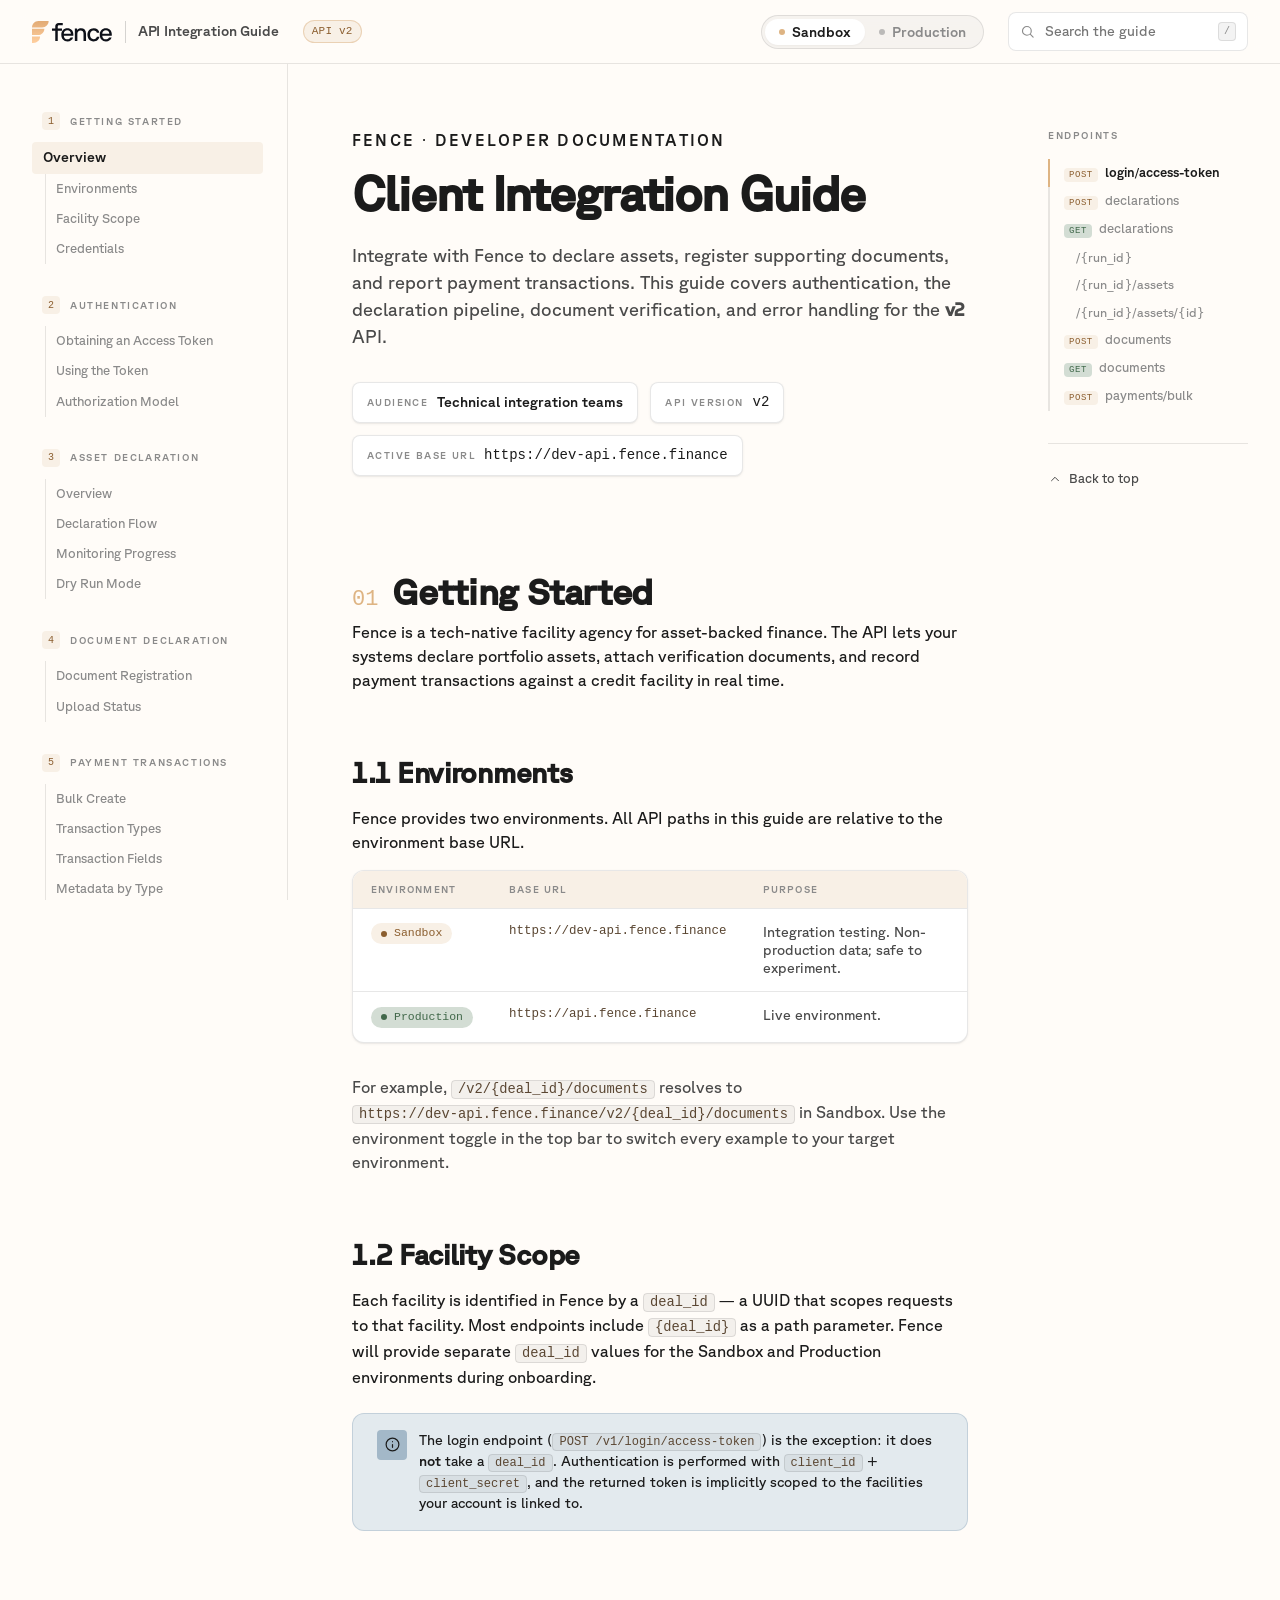
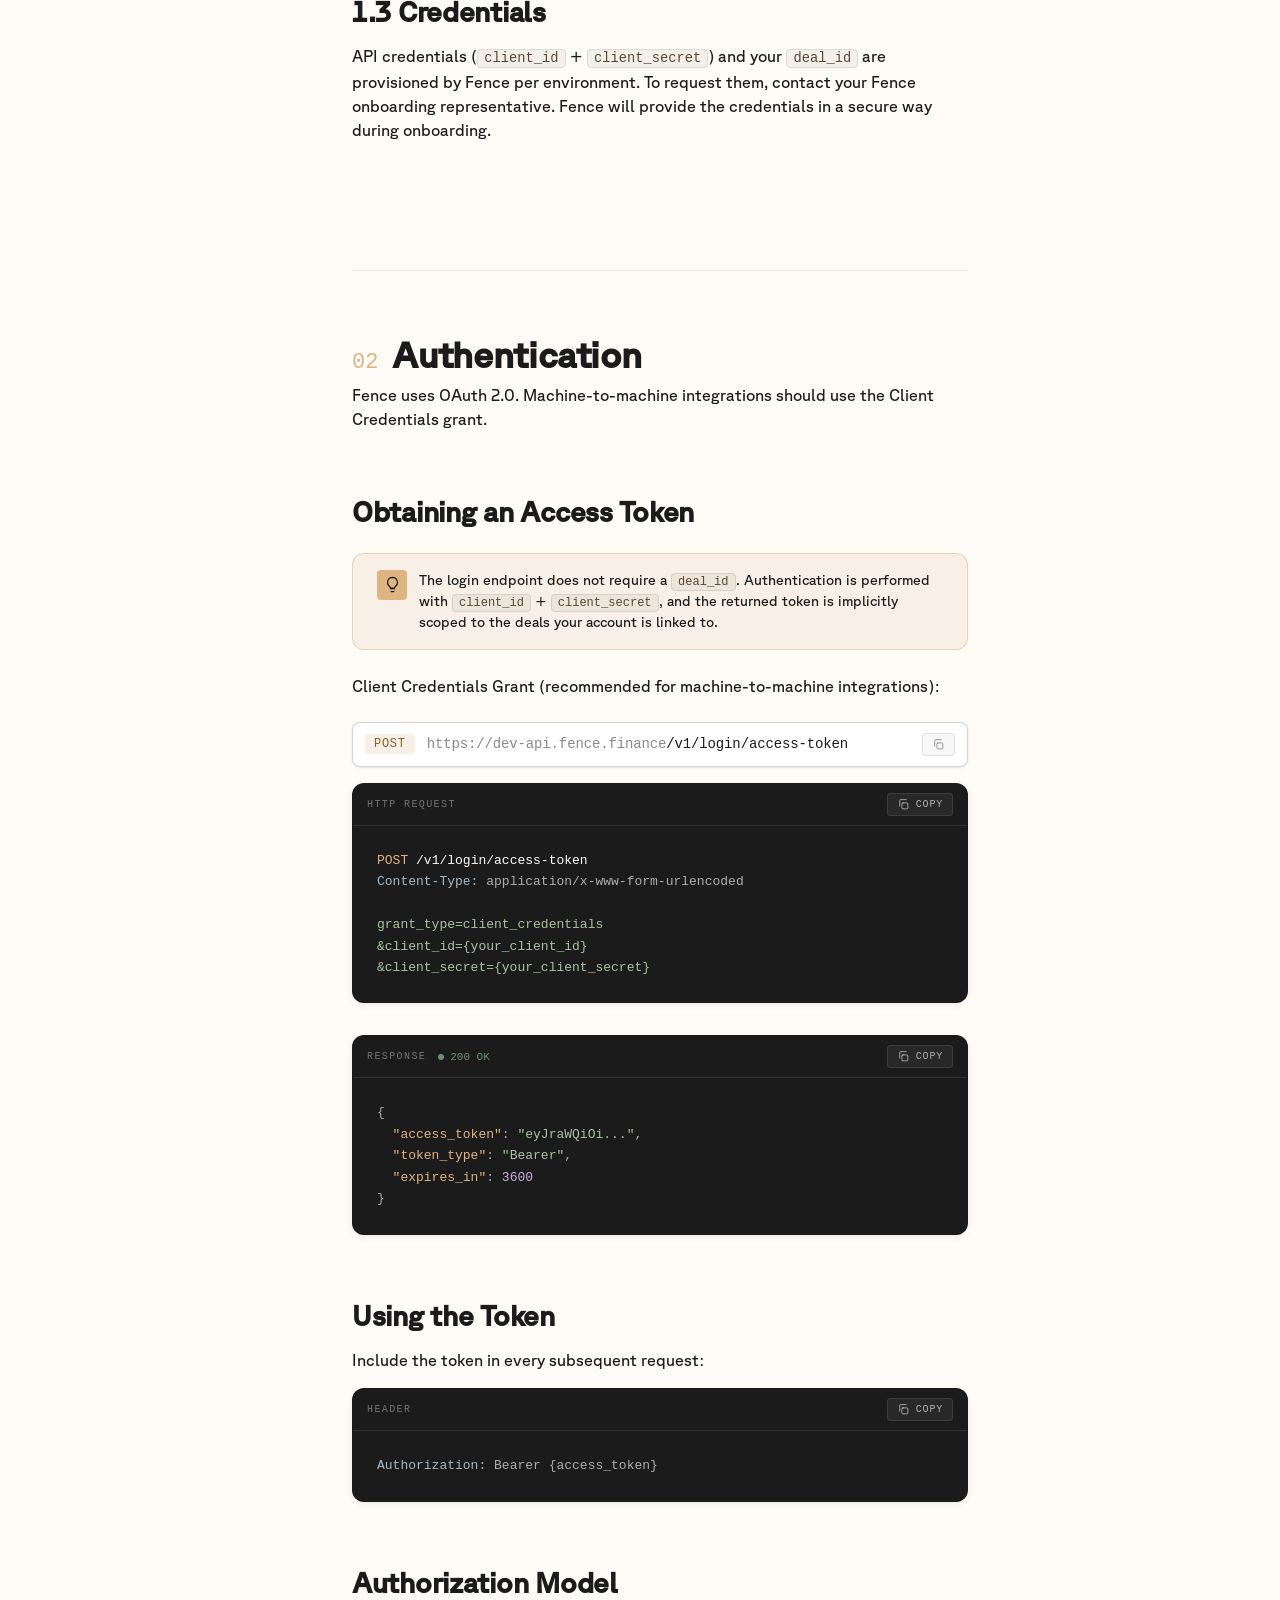
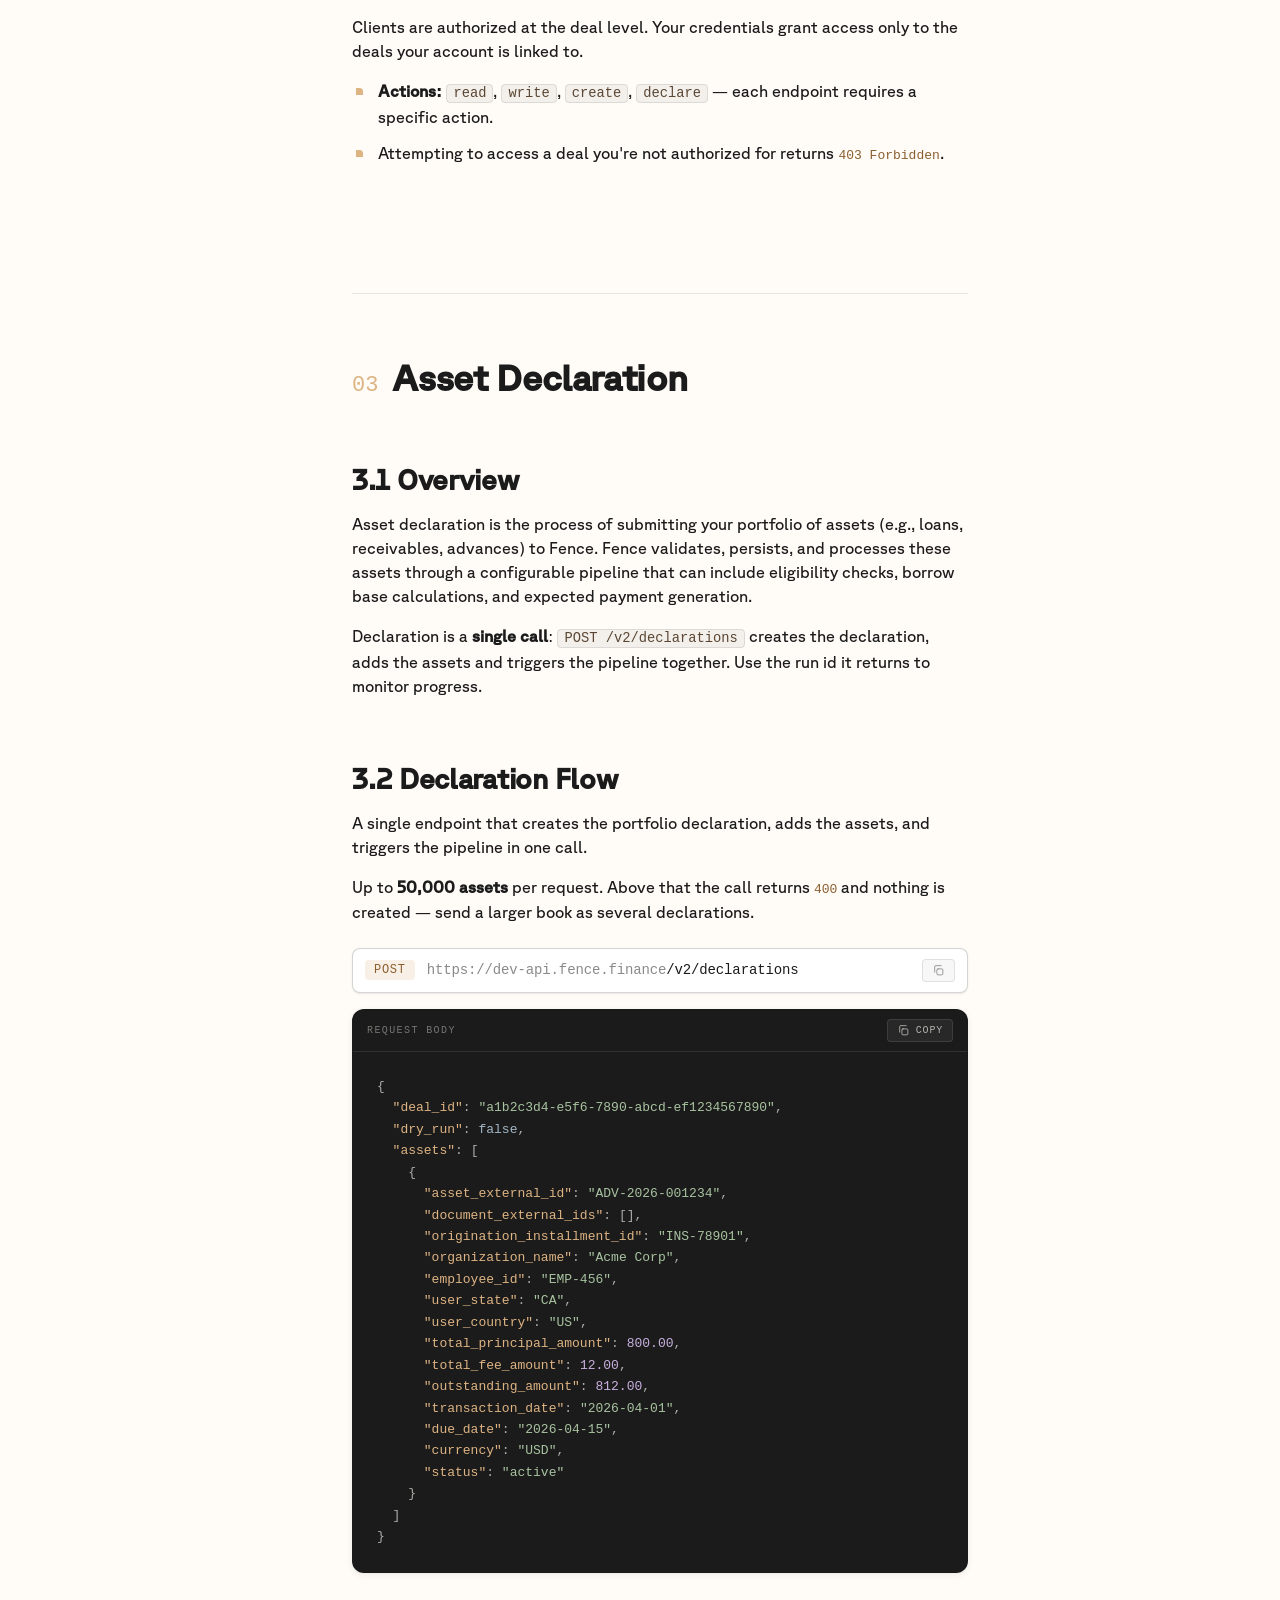
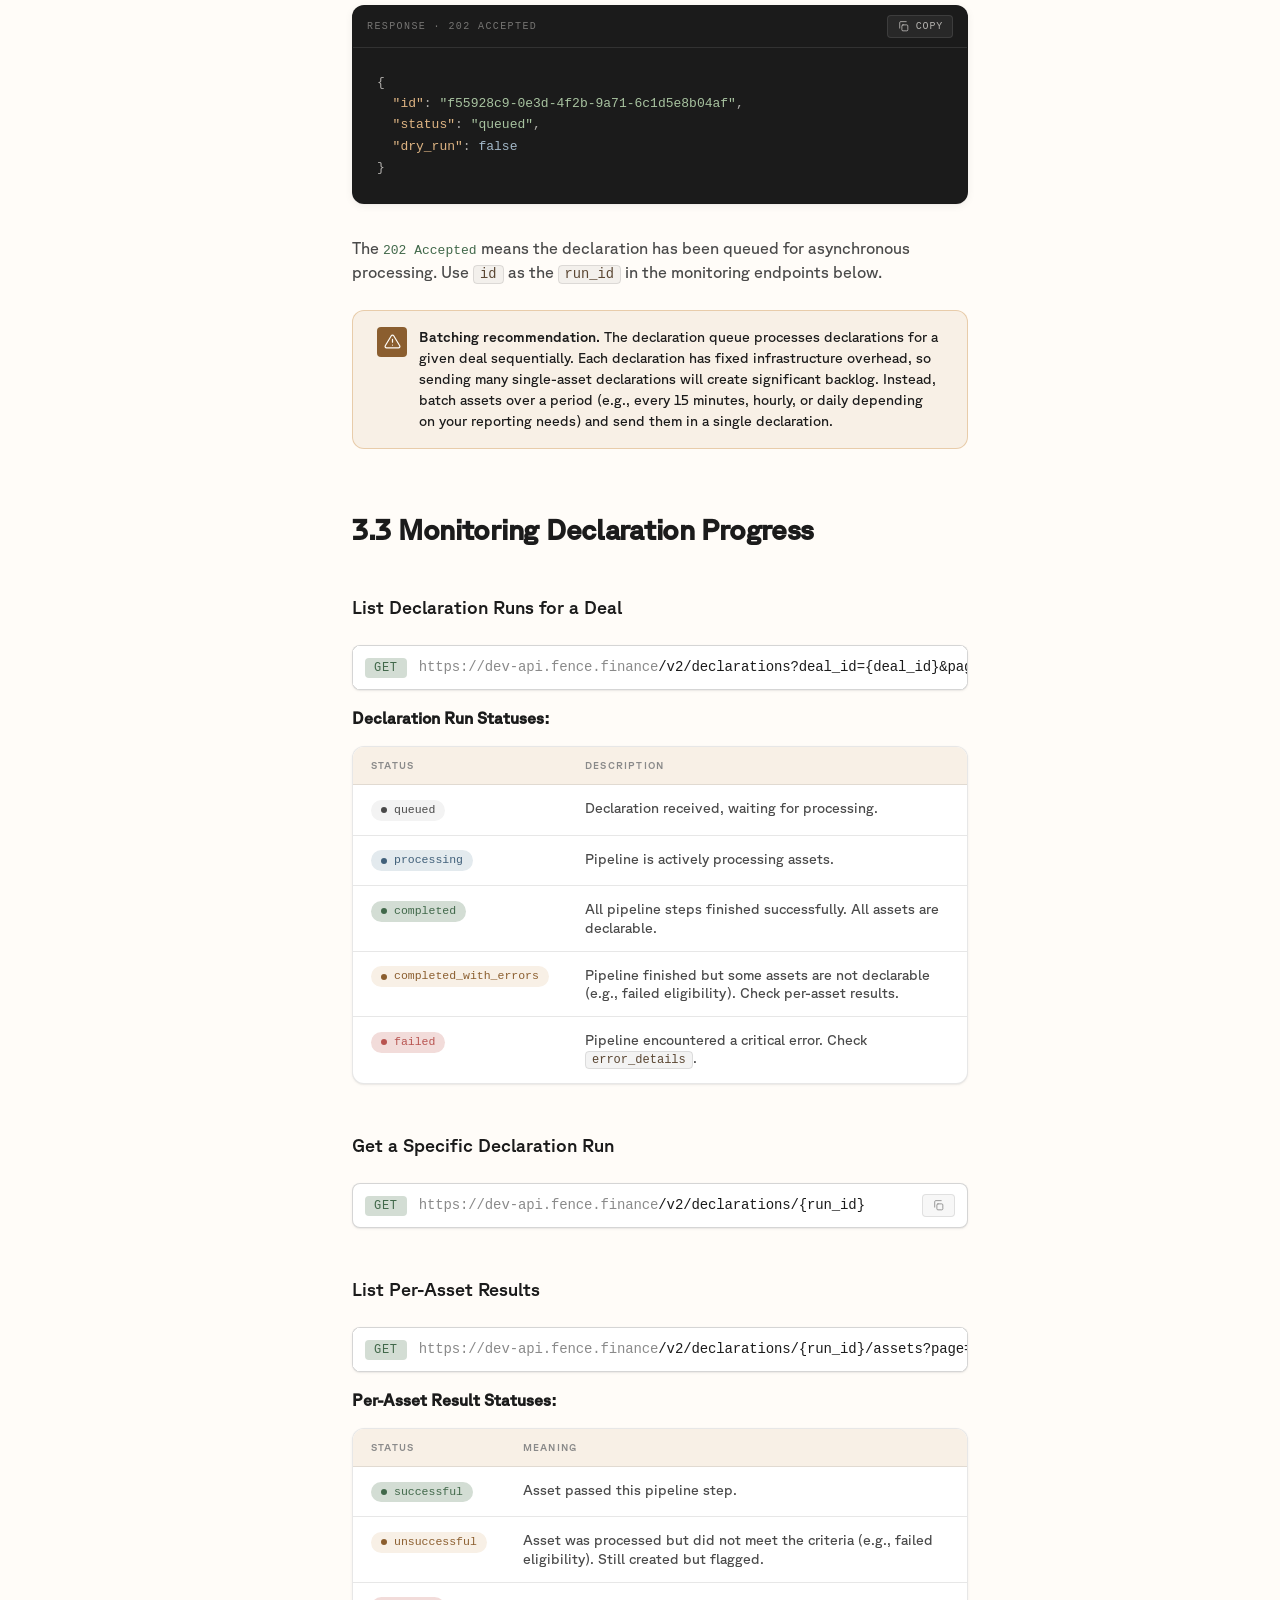
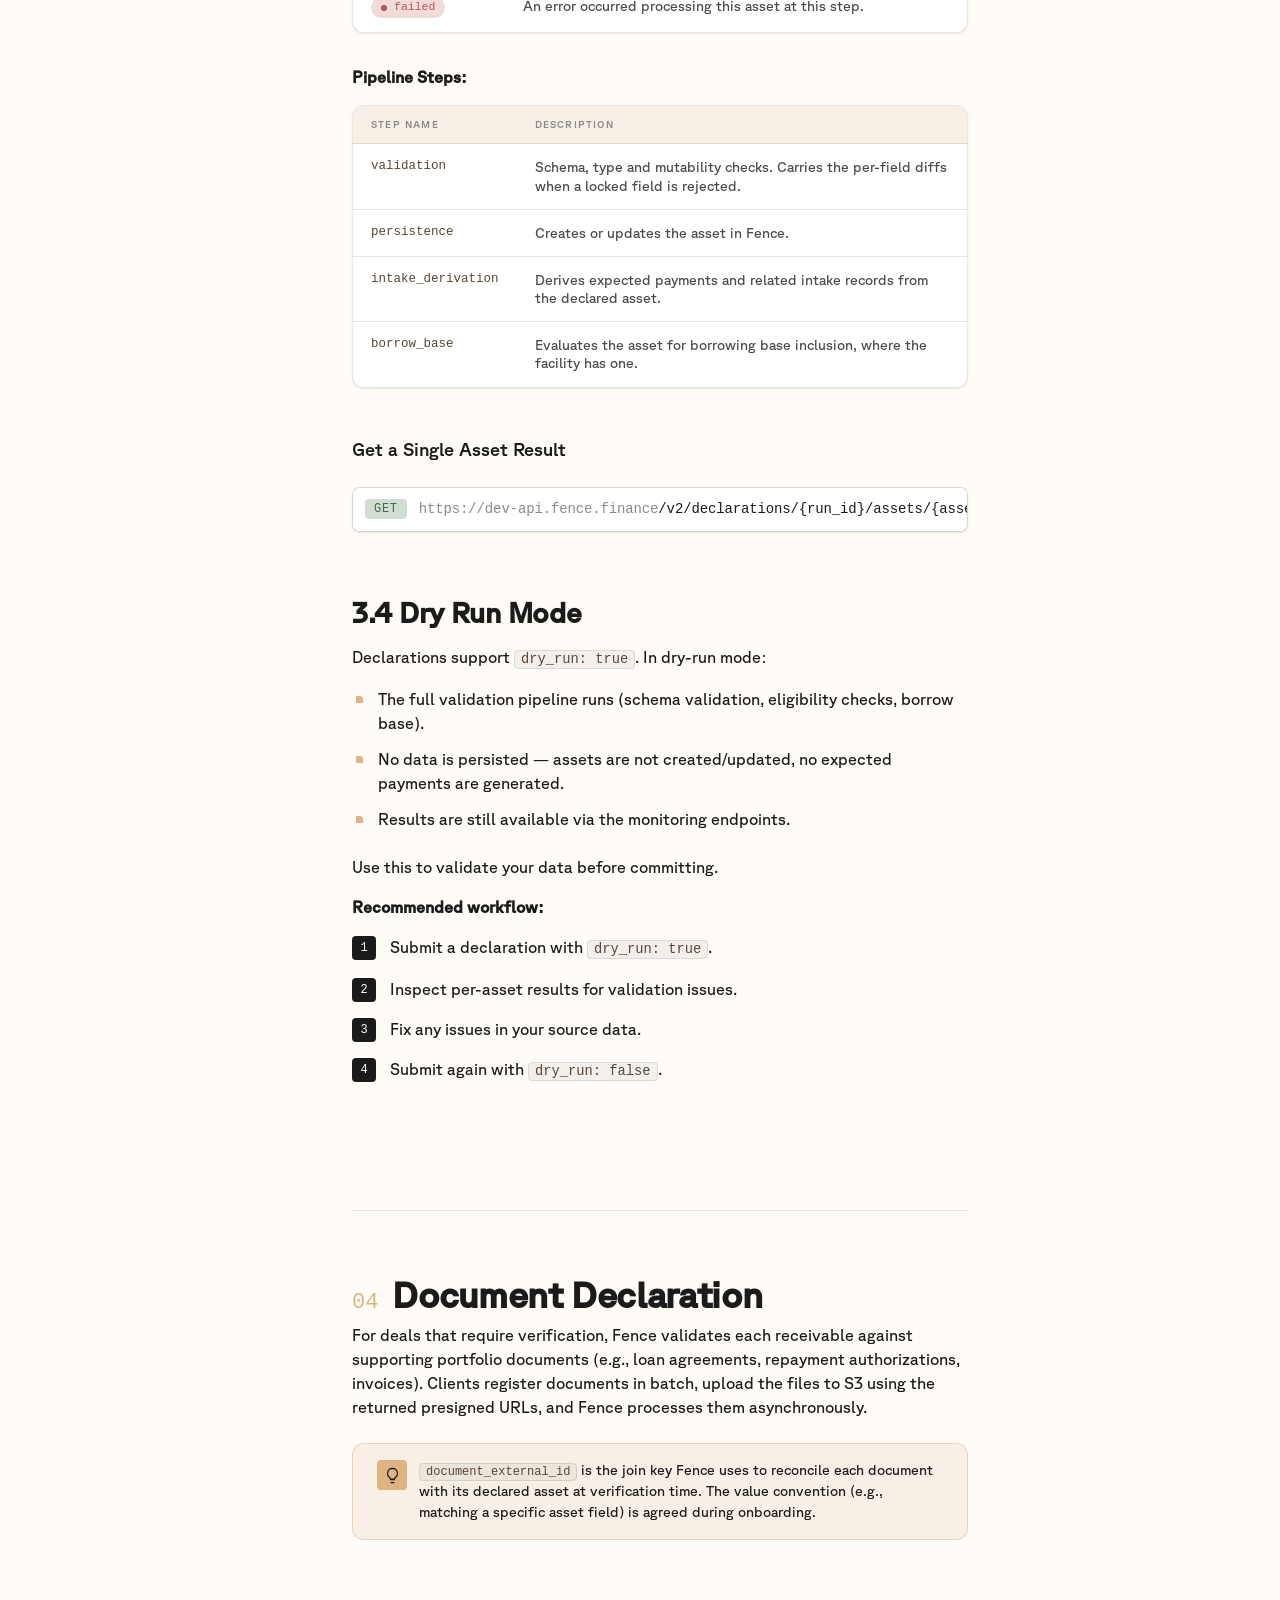
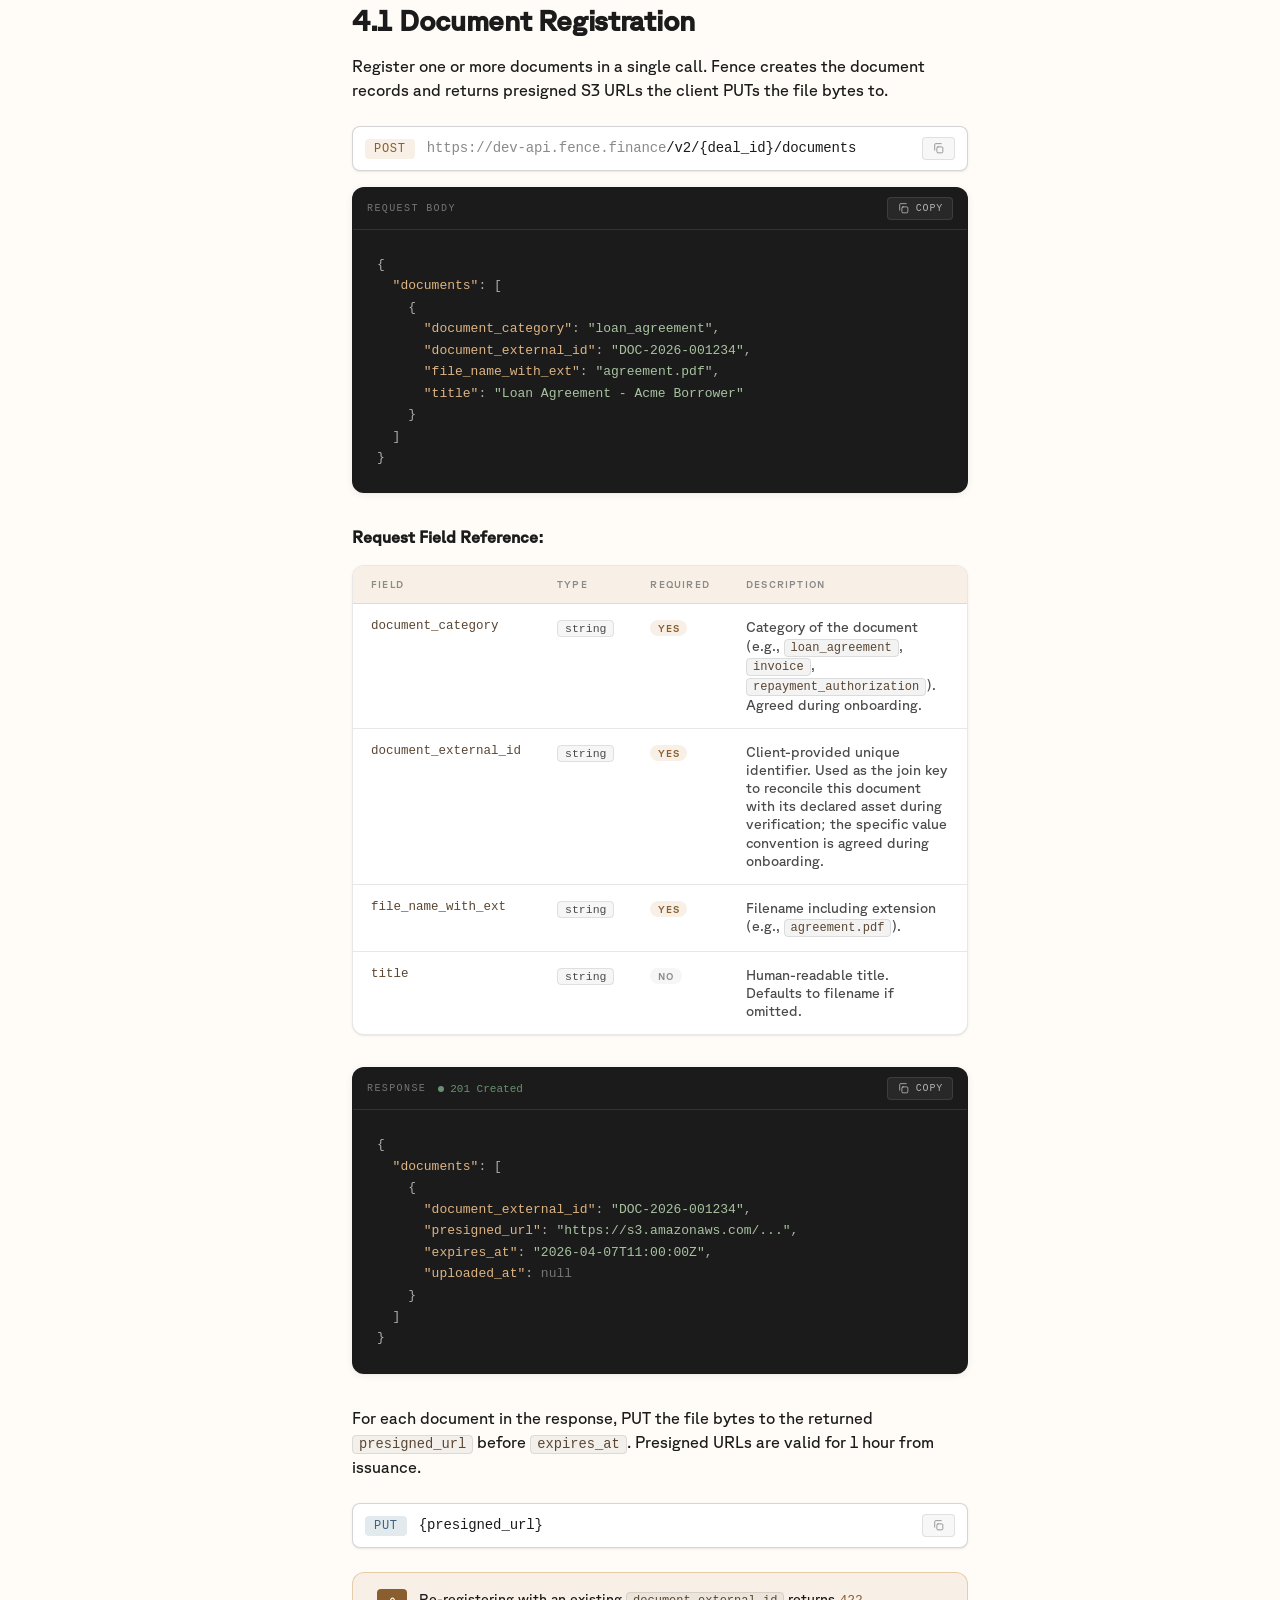
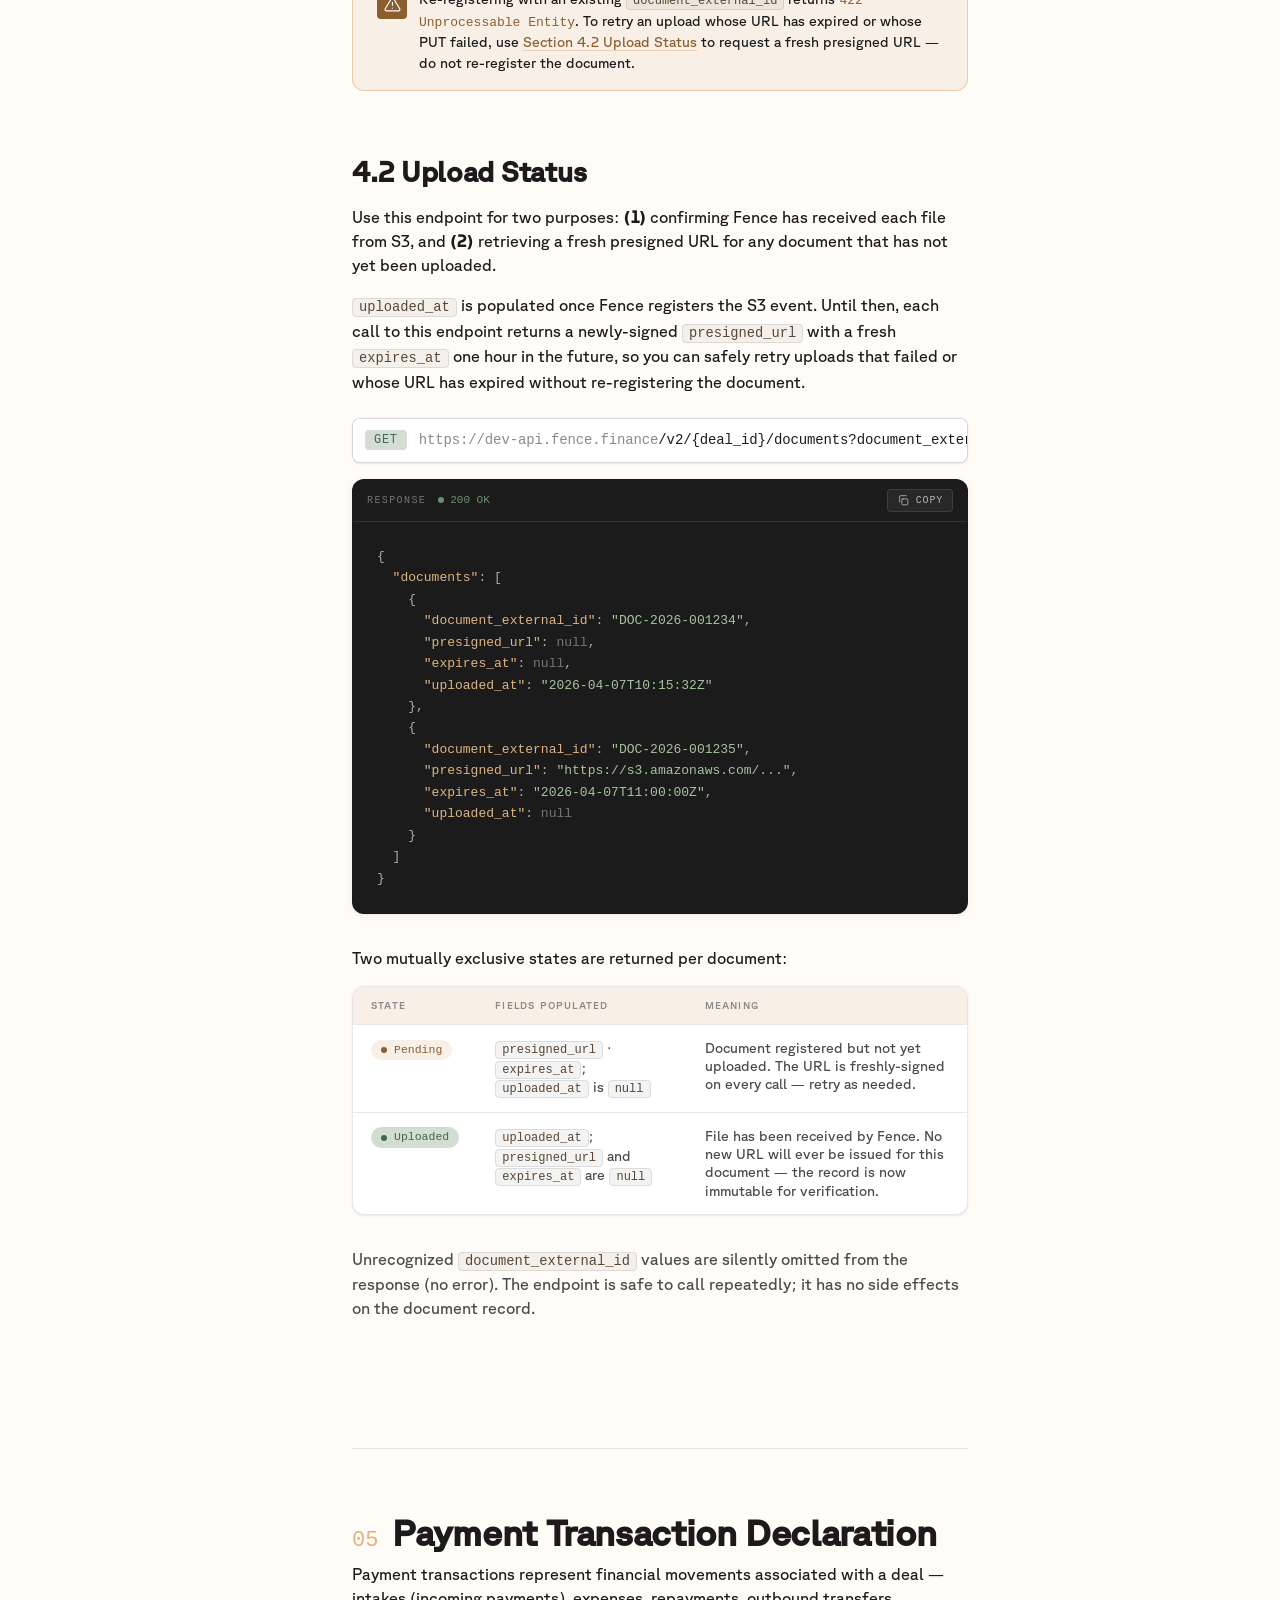
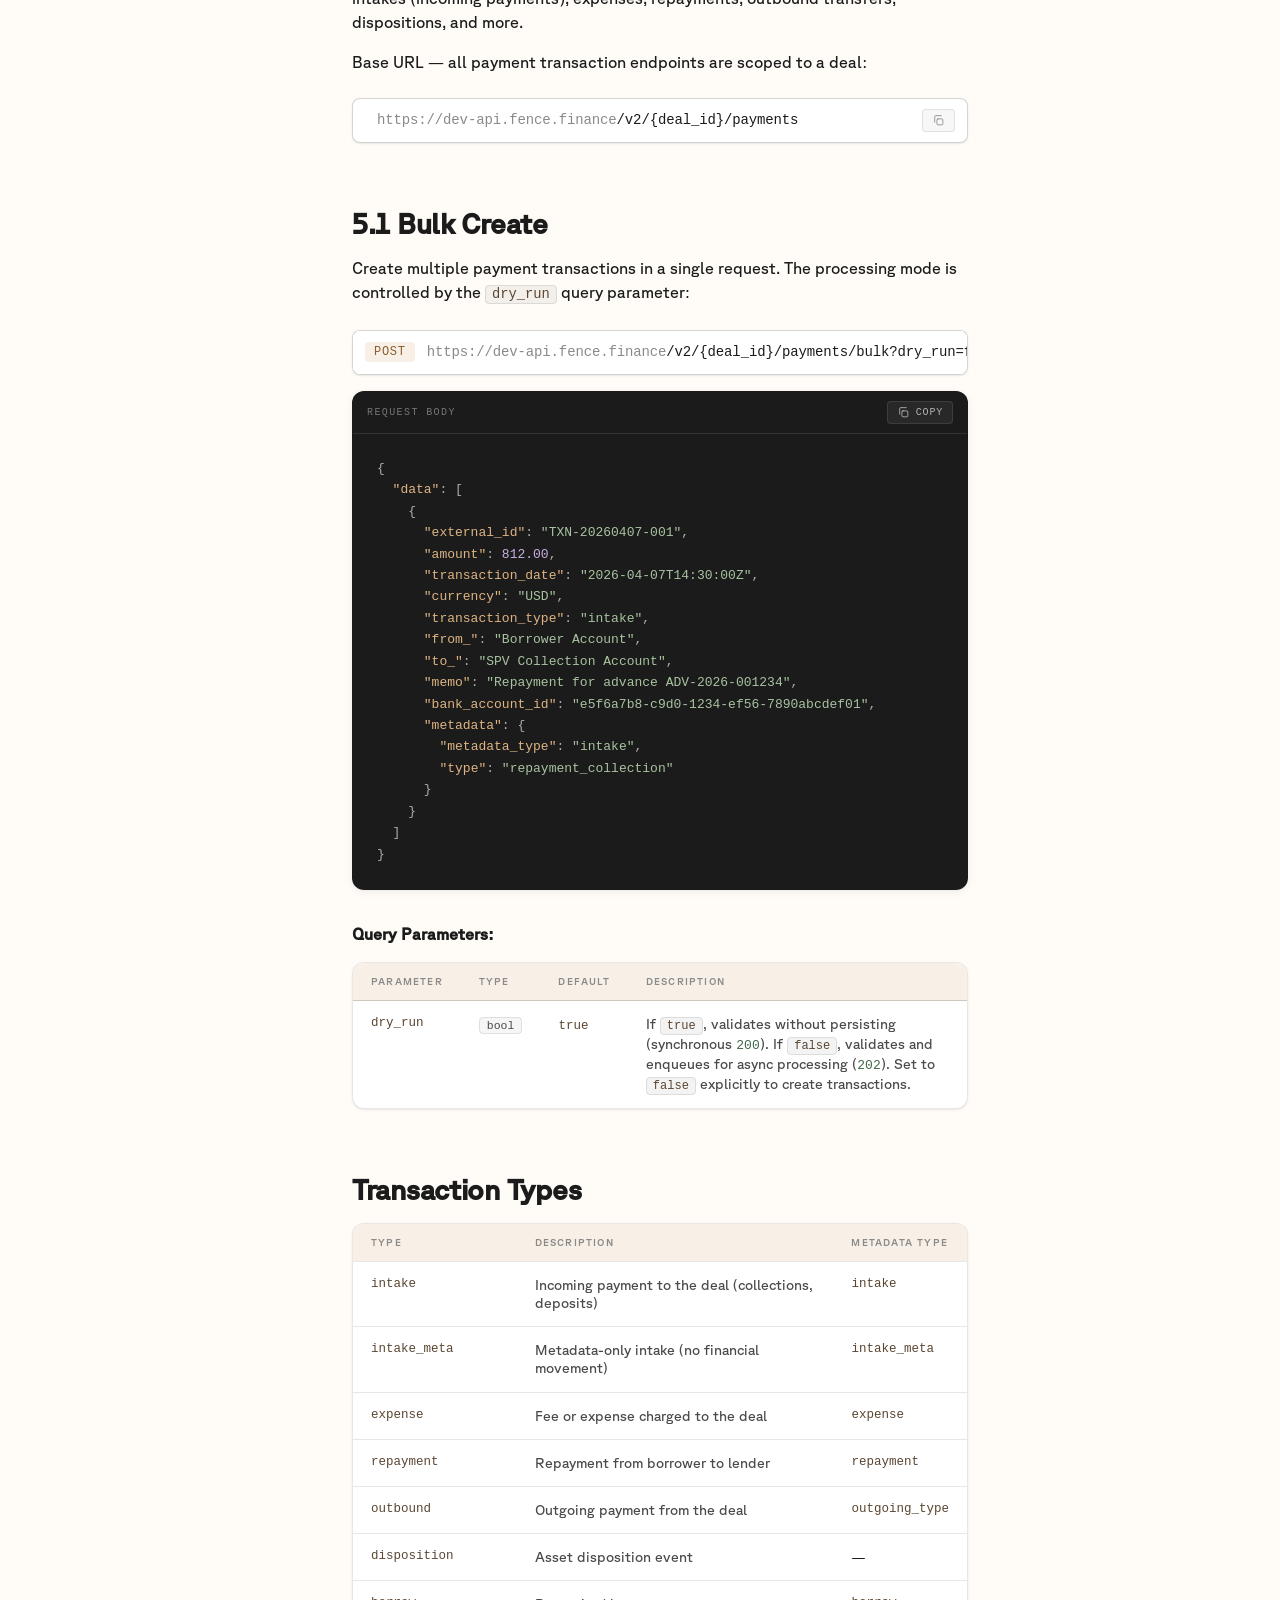
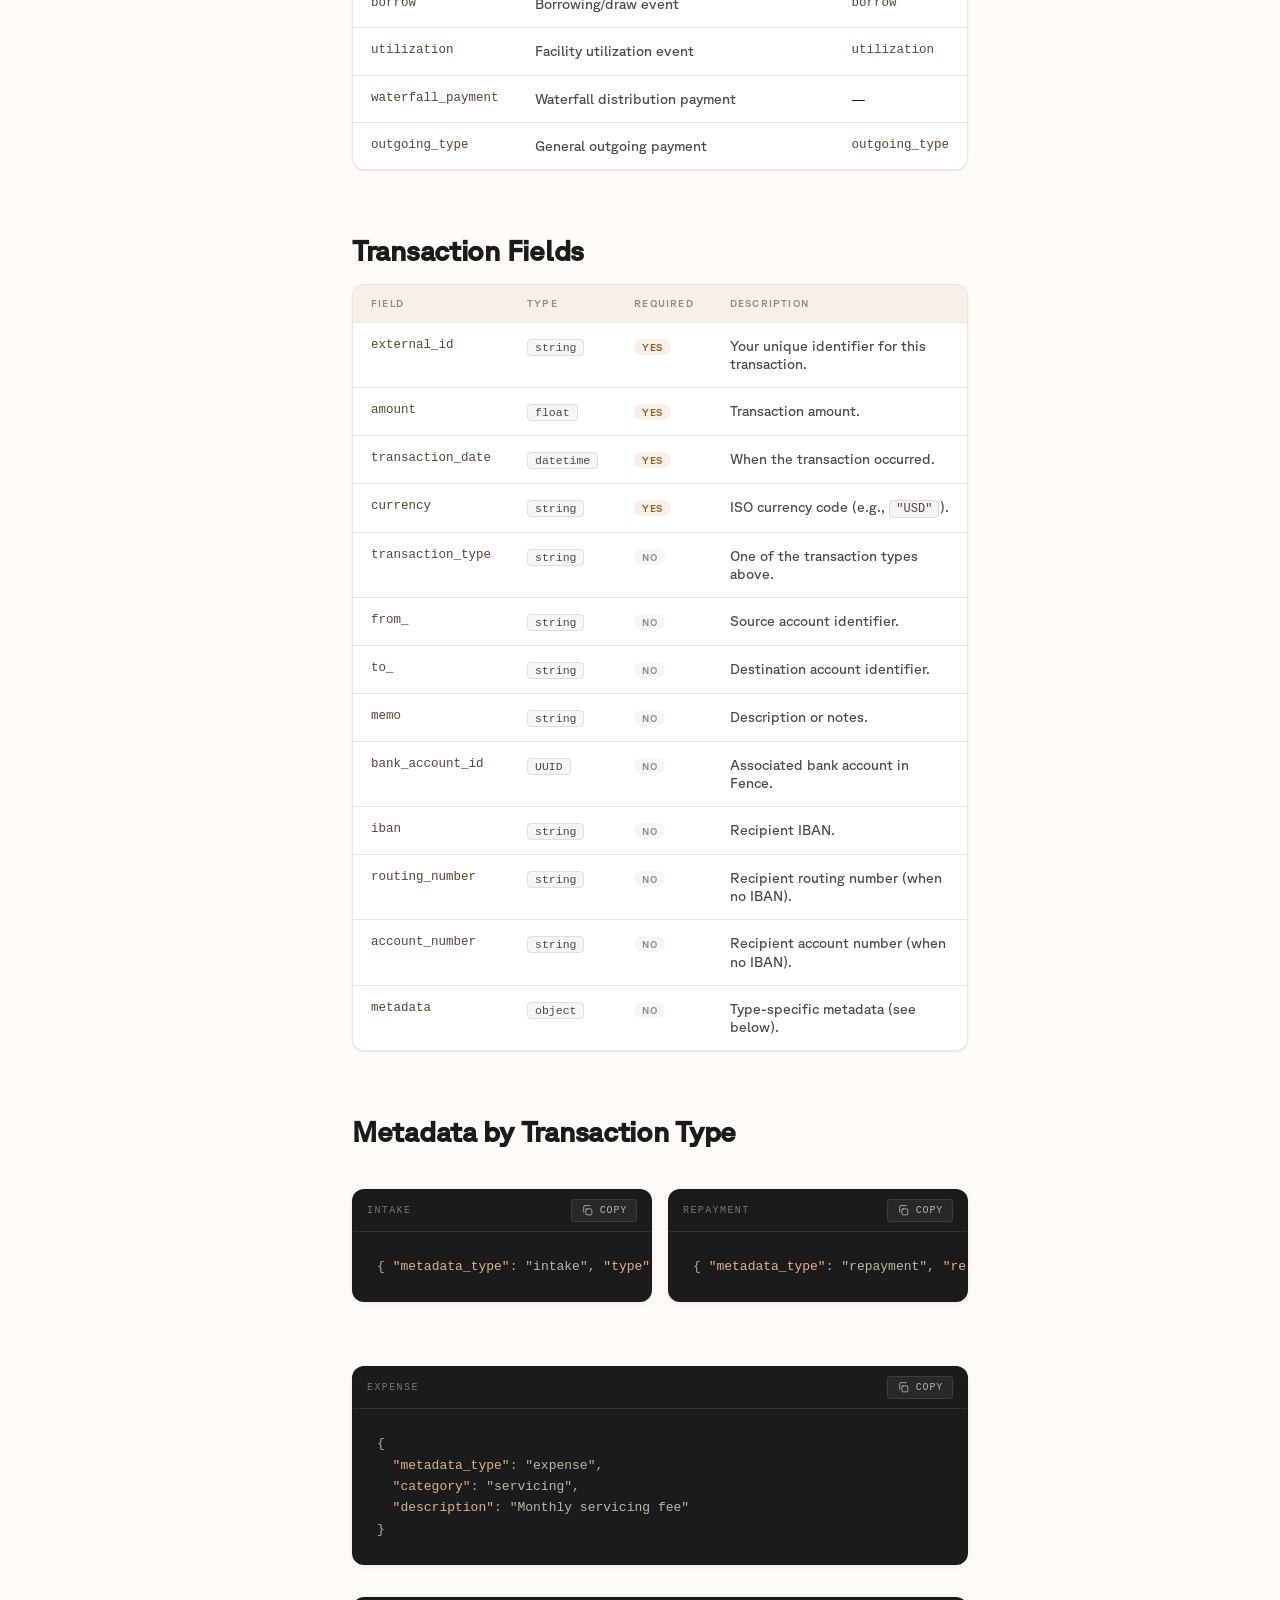
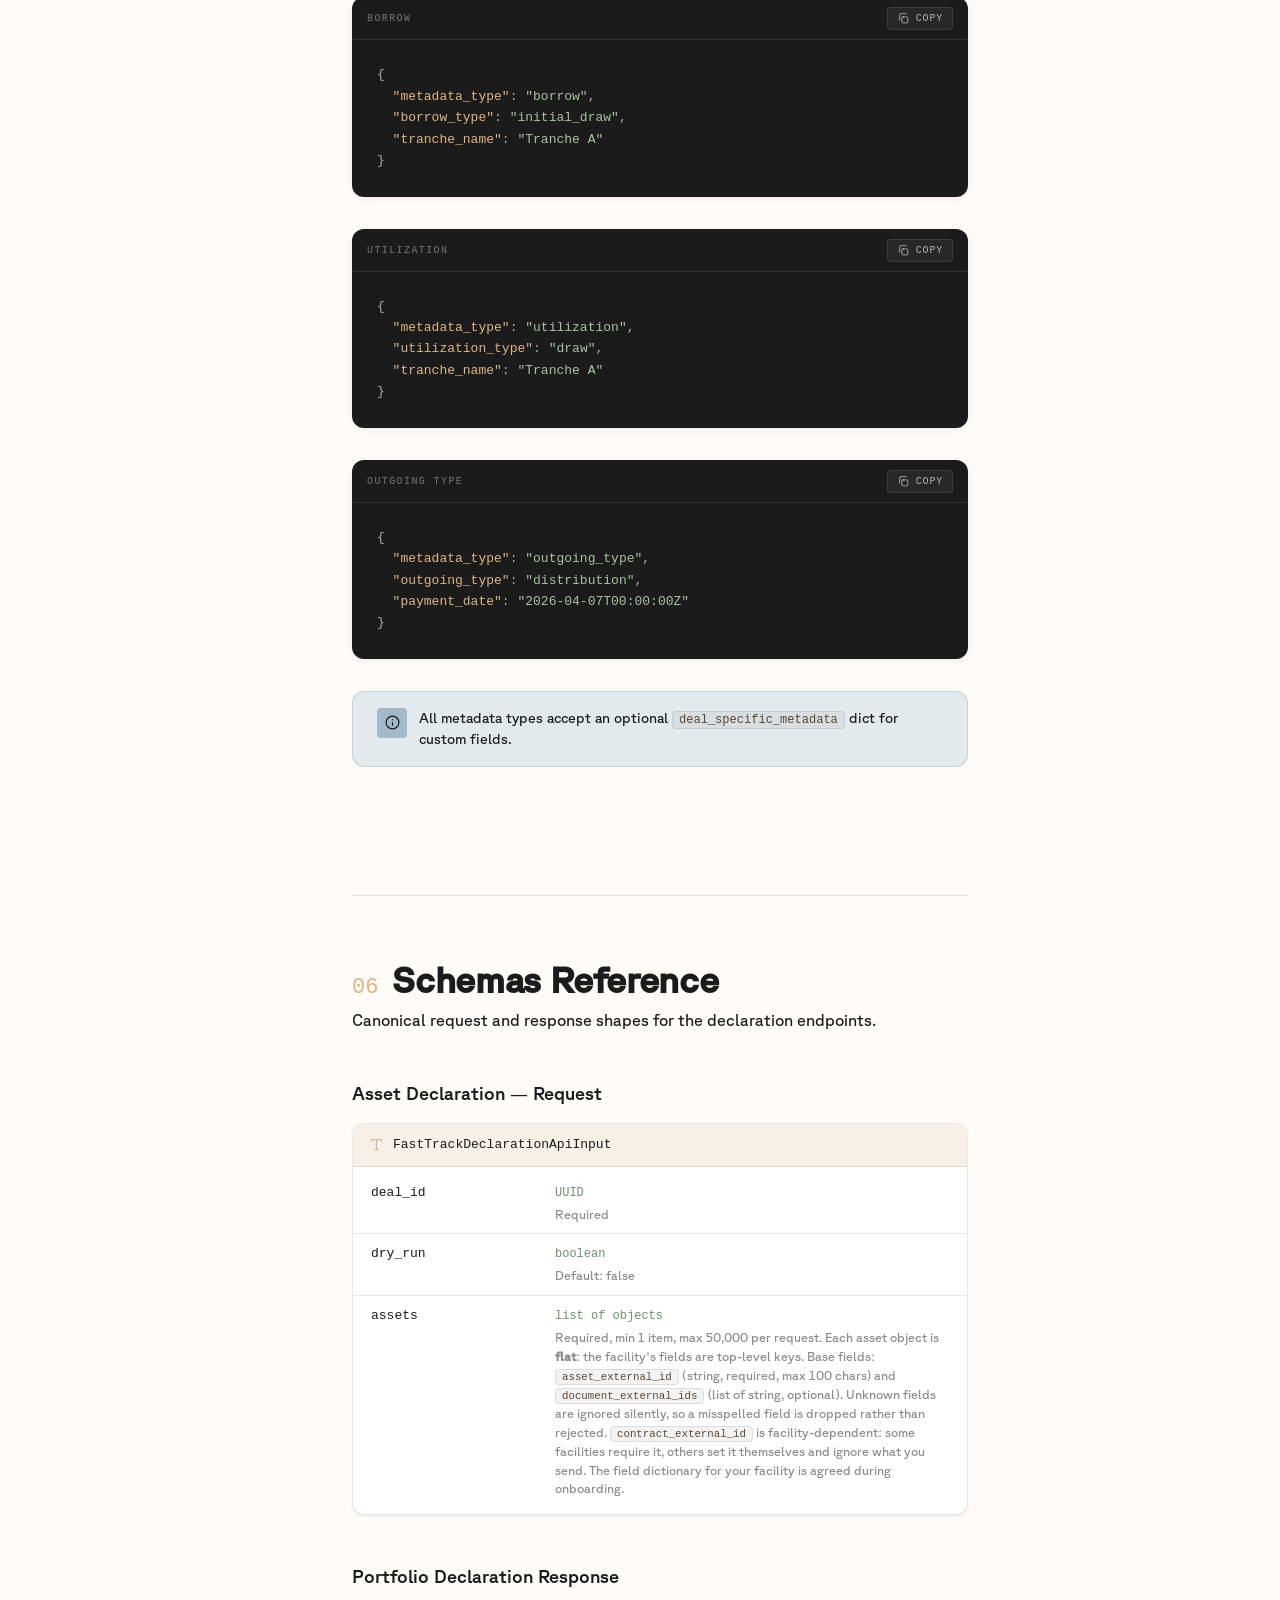
==== commit 395c3472: "Apply review: identifier, pipeline steps, response example, pagination scope From David's review aga" ====
--- a/index.html
+++ b/index.html
@@ -212,8 +212,7 @@
   "dry_run": false,
   "assets": [
     {
-      "external_id": "ADV-2026-001234",
-      "contract_external_id": null,
+      "asset_external_id": "ADV-2026-001234",
       "document_external_ids": [],
       "origination_installment_id": "INS-78901",
       "organization_name": "Acme Corp",
@@ -231,6 +230,15 @@
   ]
 }</code></pre>
       </div>
+      <div class="code">
+        <div class="code-head"><span class="lang">Response · 202 Accepted</span><button class="copy" data-copy="code" data-label="Copy"></button></div>
+        <pre><code data-lang="json">{
+  "id": "f55928c9-0e3d-4f2b-9a71-6c1d5e8b04af",
+  "status": "queued",
+  "dry_run": false
+}</code></pre>
+      </div>
+      <p class="muted">The <span class="httpcode s2">202 Accepted</span> means the declaration has been queued for asynchronous processing. Use <code class="tok">id</code> as the <code class="tok">run_id</code> in the monitoring endpoints below.</p>
       <div class="callout warn">
         <span class="ic-wrap"><svg class="ic" viewBox="0 0 24 24" fill="none" stroke="currentColor" stroke-width="1.7" stroke-linecap="round" stroke-linejoin="round"><path d="M12 9v4M12 17h.01M10.3 3.9 1.8 18a2 2 0 0 0 1.7 3h17a2 2 0 0 0 1.7-3L13.7 3.9a2 2 0 0 0-3.4 0Z"/></svg></span>
         <div class="body"><strong>Batching recommendation.</strong> The declaration queue processes declarations for a given deal sequentially. Each declaration has fixed infrastructure overhead, so sending many single-asset declarations will create significant backlog. Instead, batch assets over a period (e.g., every 15 minutes, hourly, or daily depending on your reporting needs) and send them in a single declaration.</div>
@@ -241,7 +249,7 @@
       <h4 class="subsub" id="list-runs">List Declaration Runs for a Deal</h4>
       <div class="endpoint">
         <span class="method get">GET</span>
-        <span class="path"><span class="base env-base">https://dev-api.fence.finance</span>/v2/declarations/?deal_id={deal_id}&page=1&page_size=100</span>
+        <span class="path"><span class="base env-base">https://dev-api.fence.finance</span>/v2/declarations?deal_id={deal_id}&page=1&page_size=100</span>
         <button class="copy light copy-ep" data-copy="endpoint" aria-label="Copy endpoint"></button>
       </div>
       <p><strong>Declaration Run Statuses:</strong></p>
@@ -287,9 +295,10 @@
         <table class="fence-table">
           <thead><tr><th>Step Name</th><th>Description</th></tr></thead>
           <tbody>
-            <tr><td class="mono nowrap">ASSET_VERIFICATION</td><td><span class="desc">Validates asset against deal-specific eligibility criteria.</span></td></tr>
-            <tr><td class="mono nowrap">BORROW_BASE_VERIFICATION</td><td><span class="desc">Evaluates asset for borrow base inclusion (if applicable).</span></td></tr>
-            <tr><td class="mono nowrap">ASSET_CREATION</td><td><span class="desc">Creates or updates the asset in Fence. <code class="tok">details.operation</code> is <code class="tok">created</code> or <code class="tok">updated</code>.</span></td></tr>
+            <tr><td class="mono nowrap">validation</td><td><span class="desc">Schema, type and mutability checks. Carries the per-field diffs when a locked field is rejected.</span></td></tr>
+            <tr><td class="mono nowrap">persistence</td><td><span class="desc">Creates or updates the asset in Fence.</span></td></tr>
+            <tr><td class="mono nowrap">intake_derivation</td><td><span class="desc">Derives expected payments and related intake records from the declared asset.</span></td></tr>
+            <tr><td class="mono nowrap">borrow_base</td><td><span class="desc">Evaluates the asset for borrowing base inclusion, where the facility has one.</span></td></tr>
           </tbody>
         </table>
       </div>
@@ -613,7 +622,7 @@
         <div class="schema-body">
           <div class="field"><span class="name">deal_id</span><span class="meta"><span class="ftype">UUID</span><span class="fnote">Required</span></span></div>
           <div class="field"><span class="name">dry_run</span><span class="meta"><span class="ftype">boolean</span><span class="fnote">Default: false</span></span></div>
-          <div class="field"><span class="name">assets</span><span class="meta"><span class="ftype">list of objects</span><span class="fnote">Required, min 1 item, max 50,000 per request. Each asset object is <strong>flat</strong> — deal-specific fields are top-level keys, not wrapped in a <code class="tok">properties</code> object. Base fields: <code class="tok">external_id</code> (string, required), <code class="tok">contract_external_id</code> (string | null), <code class="tok">document_external_ids</code> (list of string, defaults to []). Unknown fields are ignored silently, so a misspelled field is dropped rather than rejected.</span></span></div>
+          <div class="field"><span class="name">assets</span><span class="meta"><span class="ftype">list of objects</span><span class="fnote">Required, min 1 item, max 50,000 per request. Each asset object is <strong>flat</strong>: the facility's fields are top-level keys. Base fields: <code class="tok">asset_external_id</code> (string, required, max 100 chars) and <code class="tok">document_external_ids</code> (list of string, optional). Unknown fields are ignored silently, so a misspelled field is dropped rather than rejected. <code class="tok">contract_external_id</code> is facility-dependent: some facilities require it, others set it themselves and ignore what you send. The field dictionary for your facility is agreed during onboarding.</span></span></div>
         </div>
       </div>
 
@@ -687,19 +696,20 @@
             <tr><td><span class="httpcode s4">403</span></td><td><span class="desc">Forbidden — you don't have access to this deal/resource.</span></td></tr>
             <tr><td><span class="httpcode s4">404</span></td><td><span class="desc">Resource not found.</span></td></tr>
             <tr><td><span class="httpcode s4">422</span></td><td><span class="desc">Unprocessable Entity — validation error (e.g., duplicate <code class="tok">document_external_id</code>, missing file extension).</span></td></tr>
+            <tr><td><span class="httpcode s4">409</span></td><td><span class="desc">Conflict. Returned when a facility configured for streaming is declared through an endpoint that does not support it; the message names the endpoint to use.</span></td></tr>
             <tr><td><span class="httpcode s5">500</span></td><td><span class="desc">Internal server error.</span></td></tr>
           </tbody>
         </table>
       </div>
 
       <h3 class="sub" id="pagination">Pagination</h3>
-      <p>All list endpoints support pagination:</p>
+      <p>The declaration endpoints in section 3 paginate as follows. Other <code class="tok">/v2</code> list endpoints take <code class="tok">size</code> (default 50) and ignore <code class="tok">page_size</code>, so check the section you are calling.</p>
       <div class="table-wrap">
         <table class="fence-table">
           <thead><tr><th>Parameter</th><th>Type</th><th>Default</th><th>Description</th></tr></thead>
           <tbody>
             <tr><td class="mono">page</td><td><span class="type-pill">int</span></td><td><span class="mono">1</span></td><td><span class="desc">Page number (1-indexed).</span></td></tr>
-            <tr><td class="mono">page_size</td><td><span class="type-pill">int</span></td><td><span class="mono">100</span></td><td><span class="desc">Items per page. Note the asymmetry: the <strong>request</strong> parameter is <code class="tok">page_size</code>, while the <strong>response</strong> reports it back as <code class="tok">size</code>.</span></td></tr>
+            <tr><td class="mono">page_size</td><td><span class="type-pill">int</span></td><td><span class="mono">100</span></td><td><span class="desc">Items per page, maximum 1000; above that the call returns <span class="httpcode s4">422</span>. Note the asymmetry: the <strong>request</strong> parameter is <code class="tok">page_size</code>, while the <strong>response</strong> reports it back as <code class="tok">size</code>.</span></td></tr>
           </tbody>
         </table>
       </div>
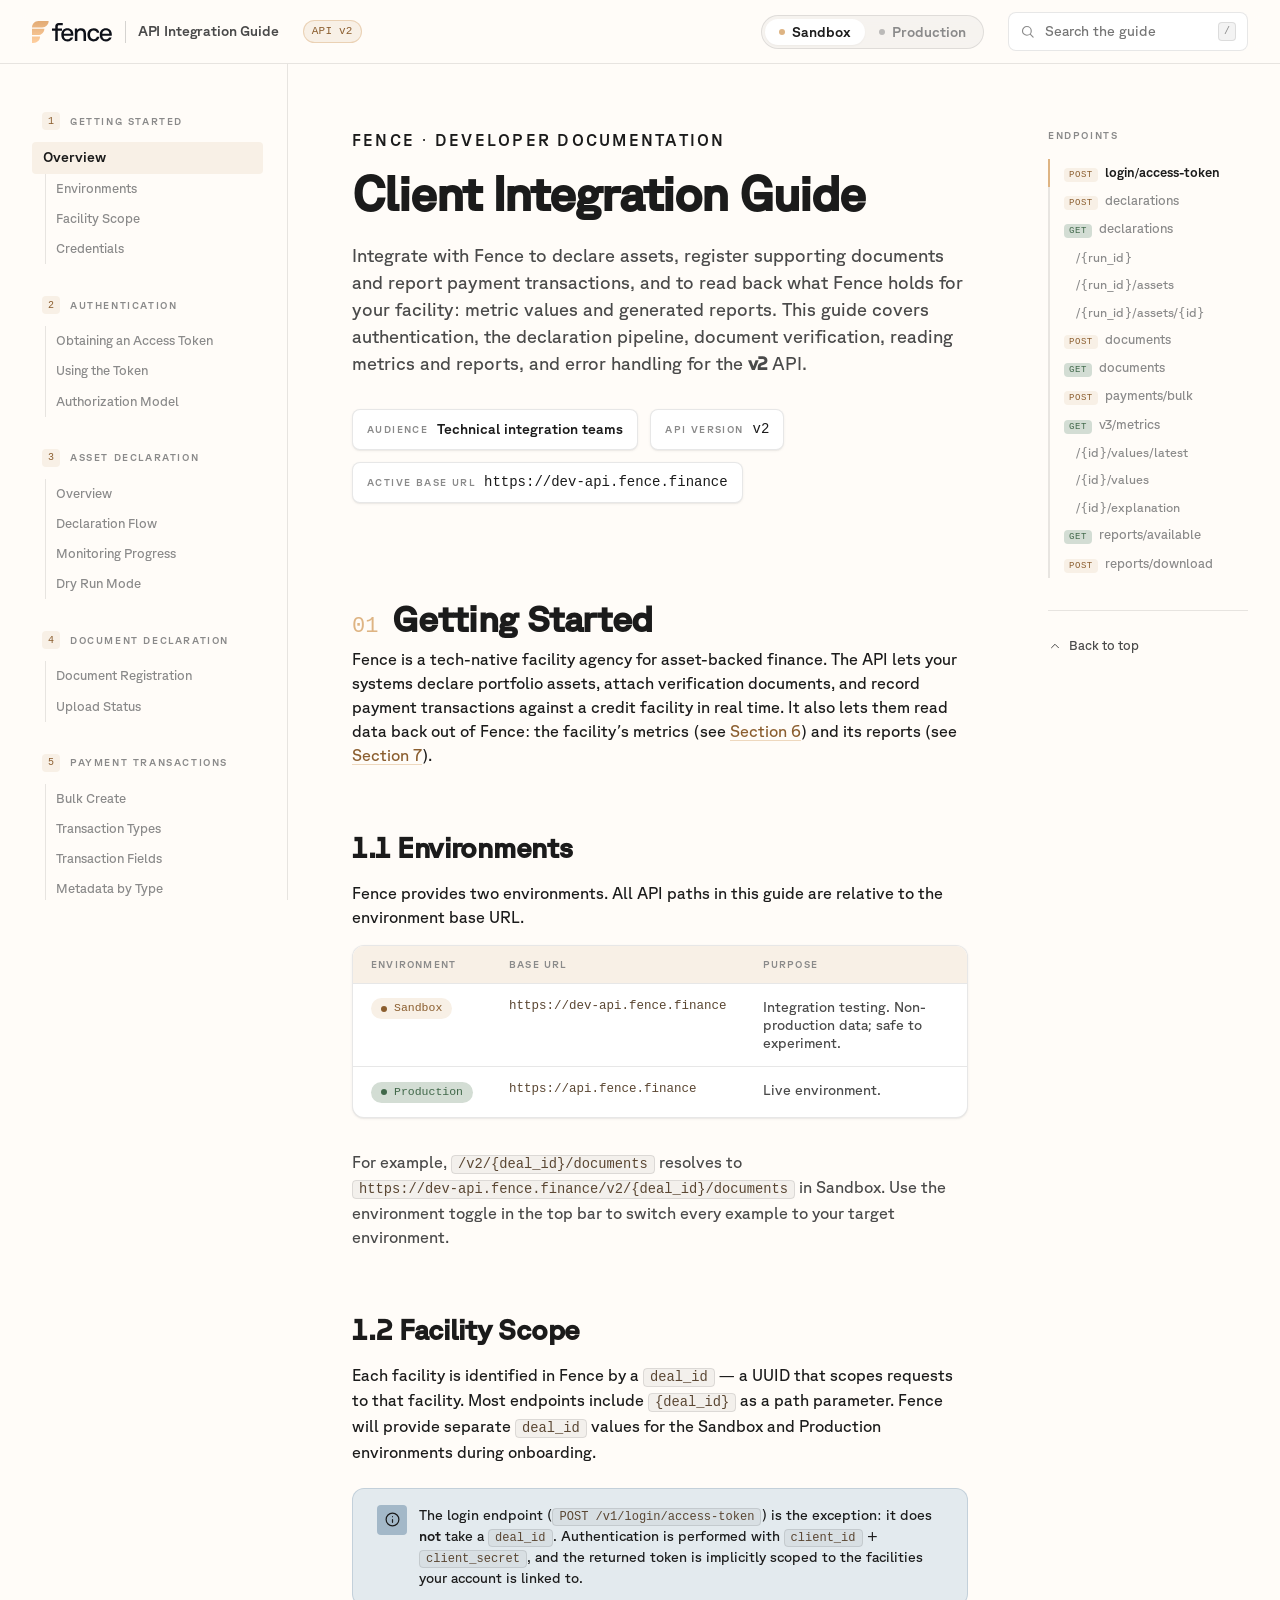
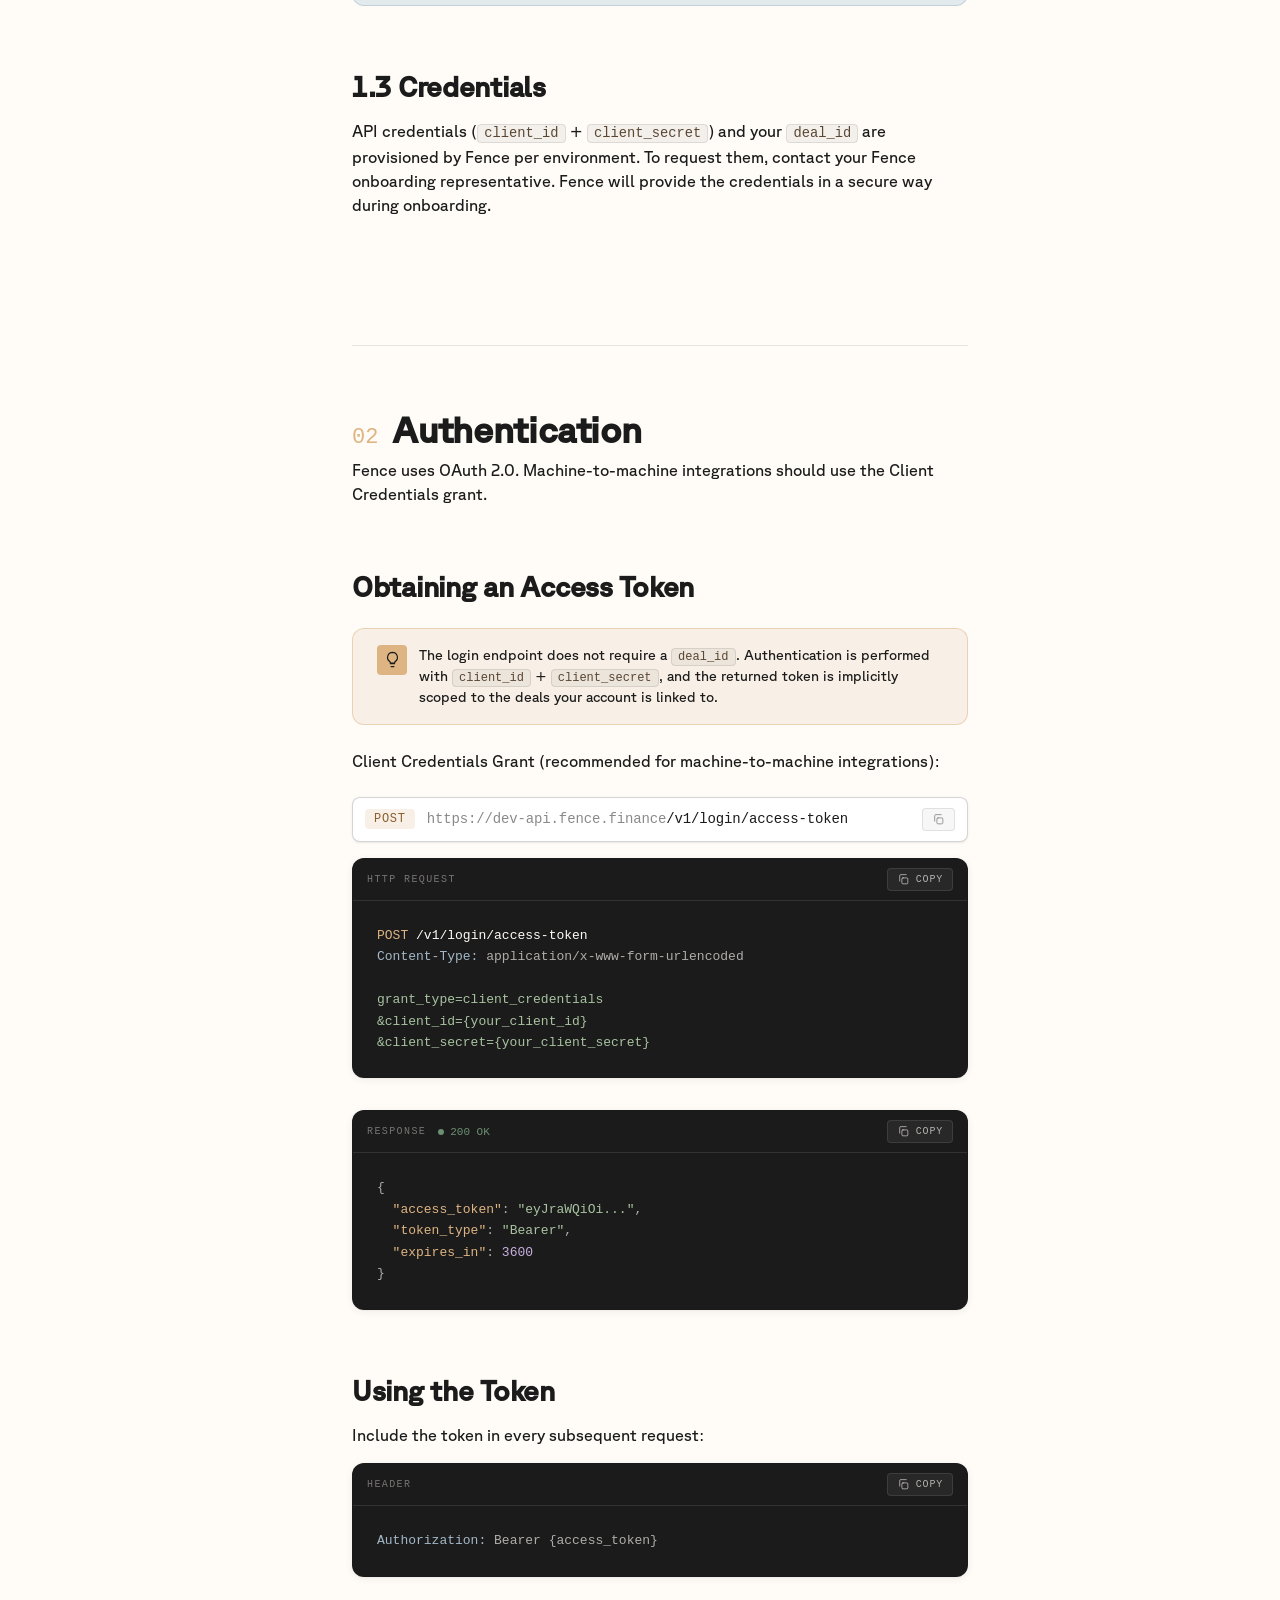
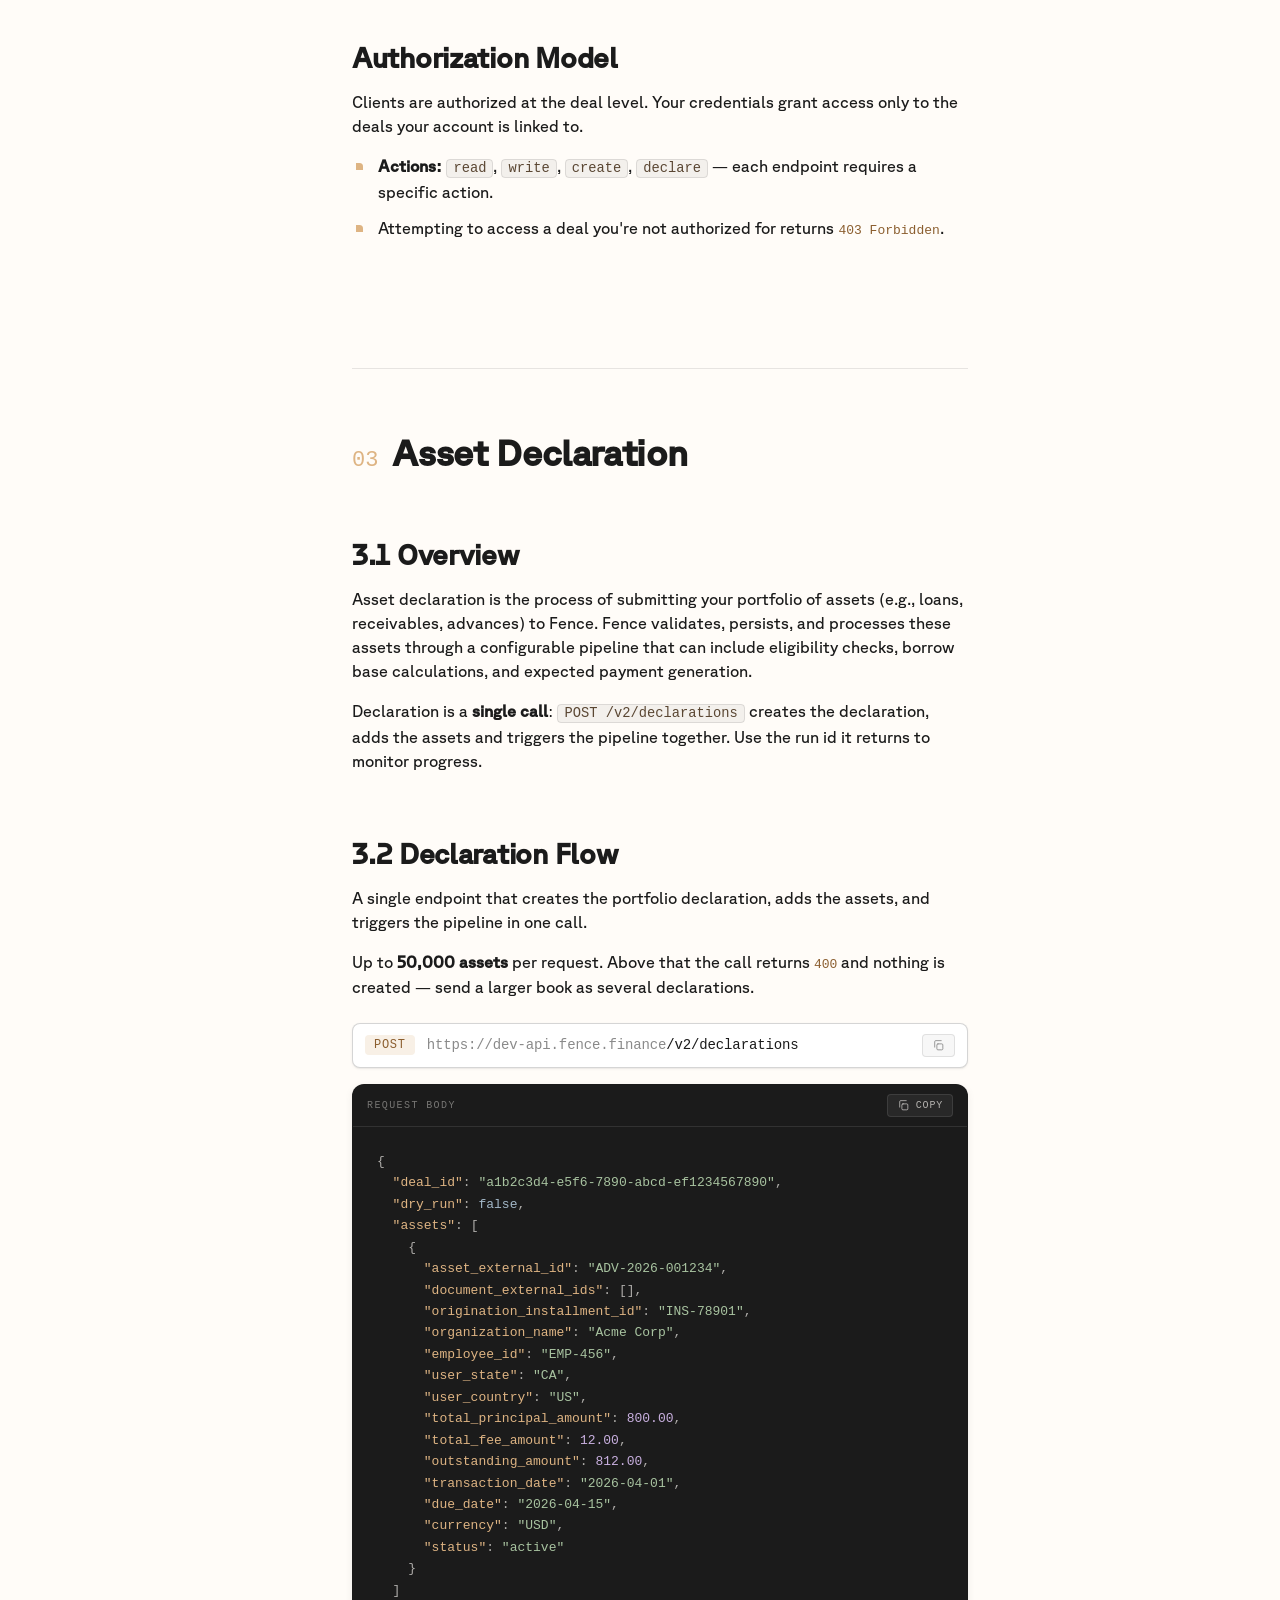
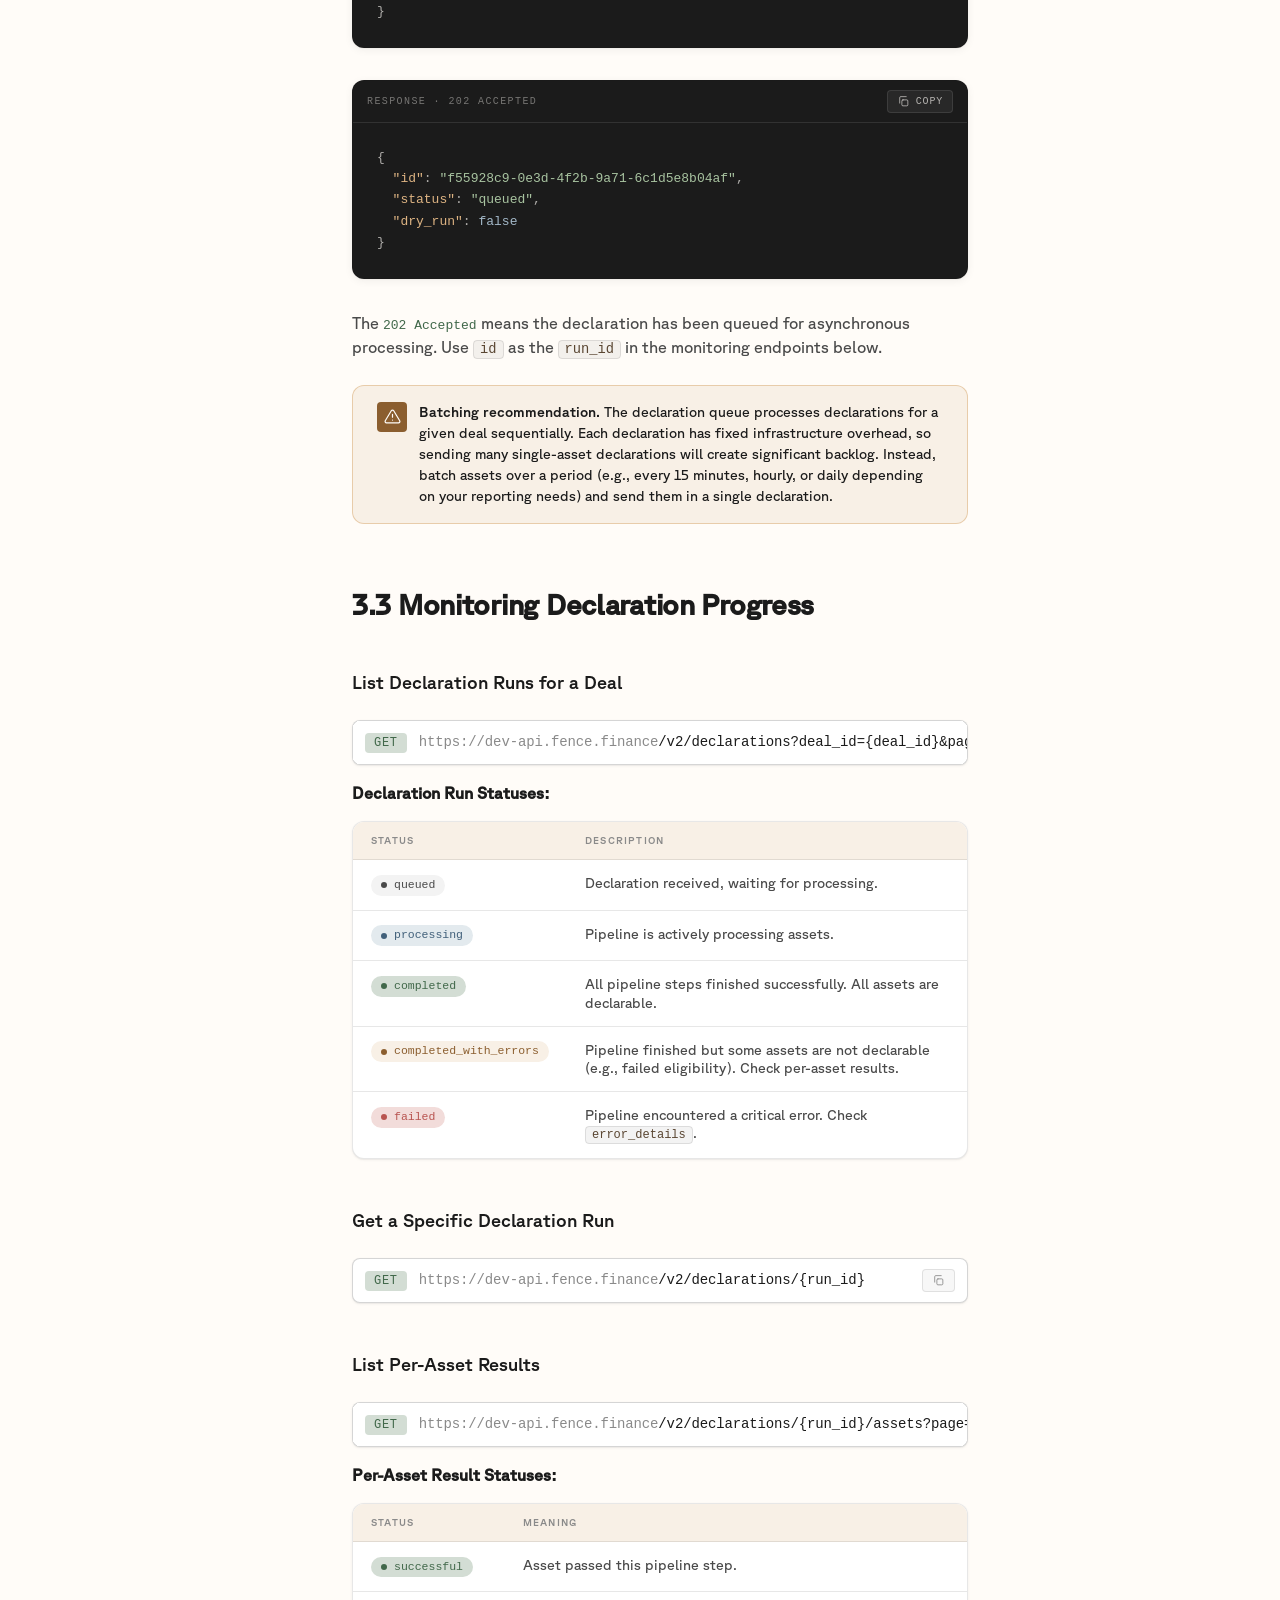
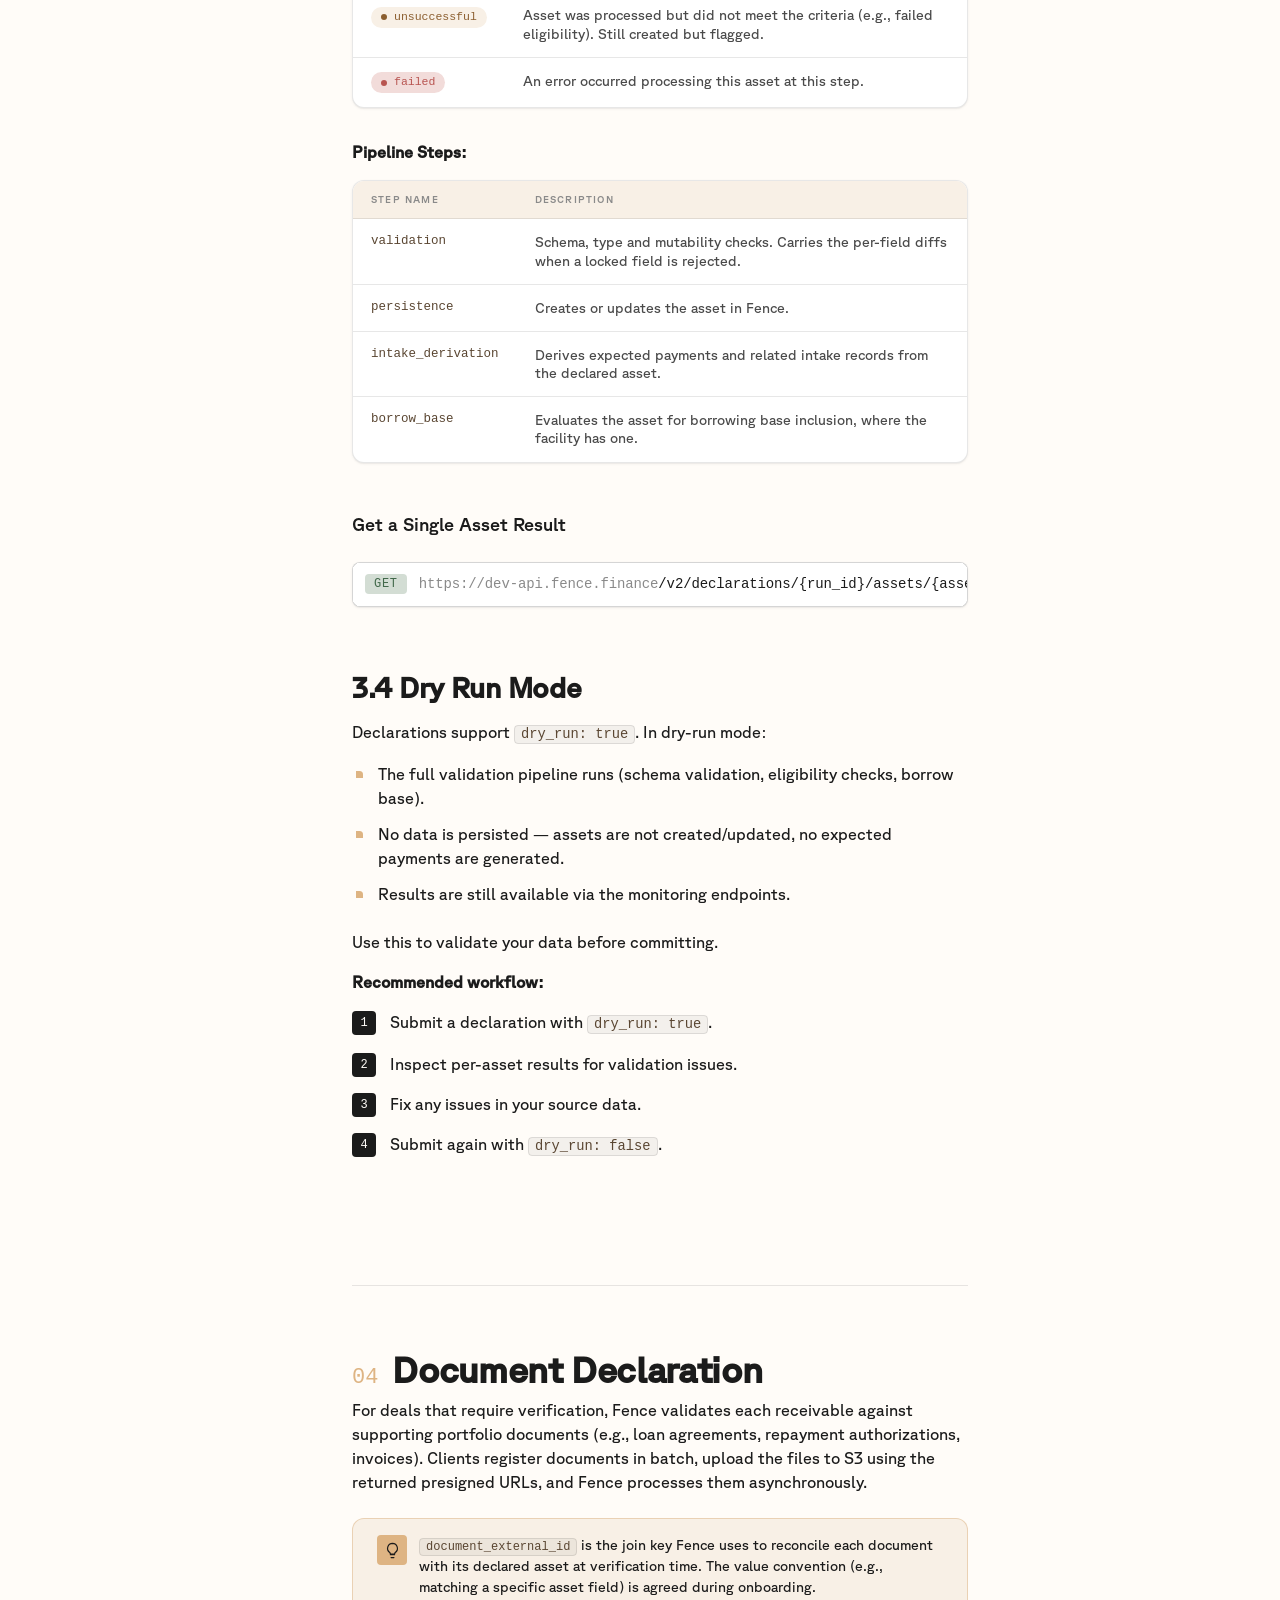
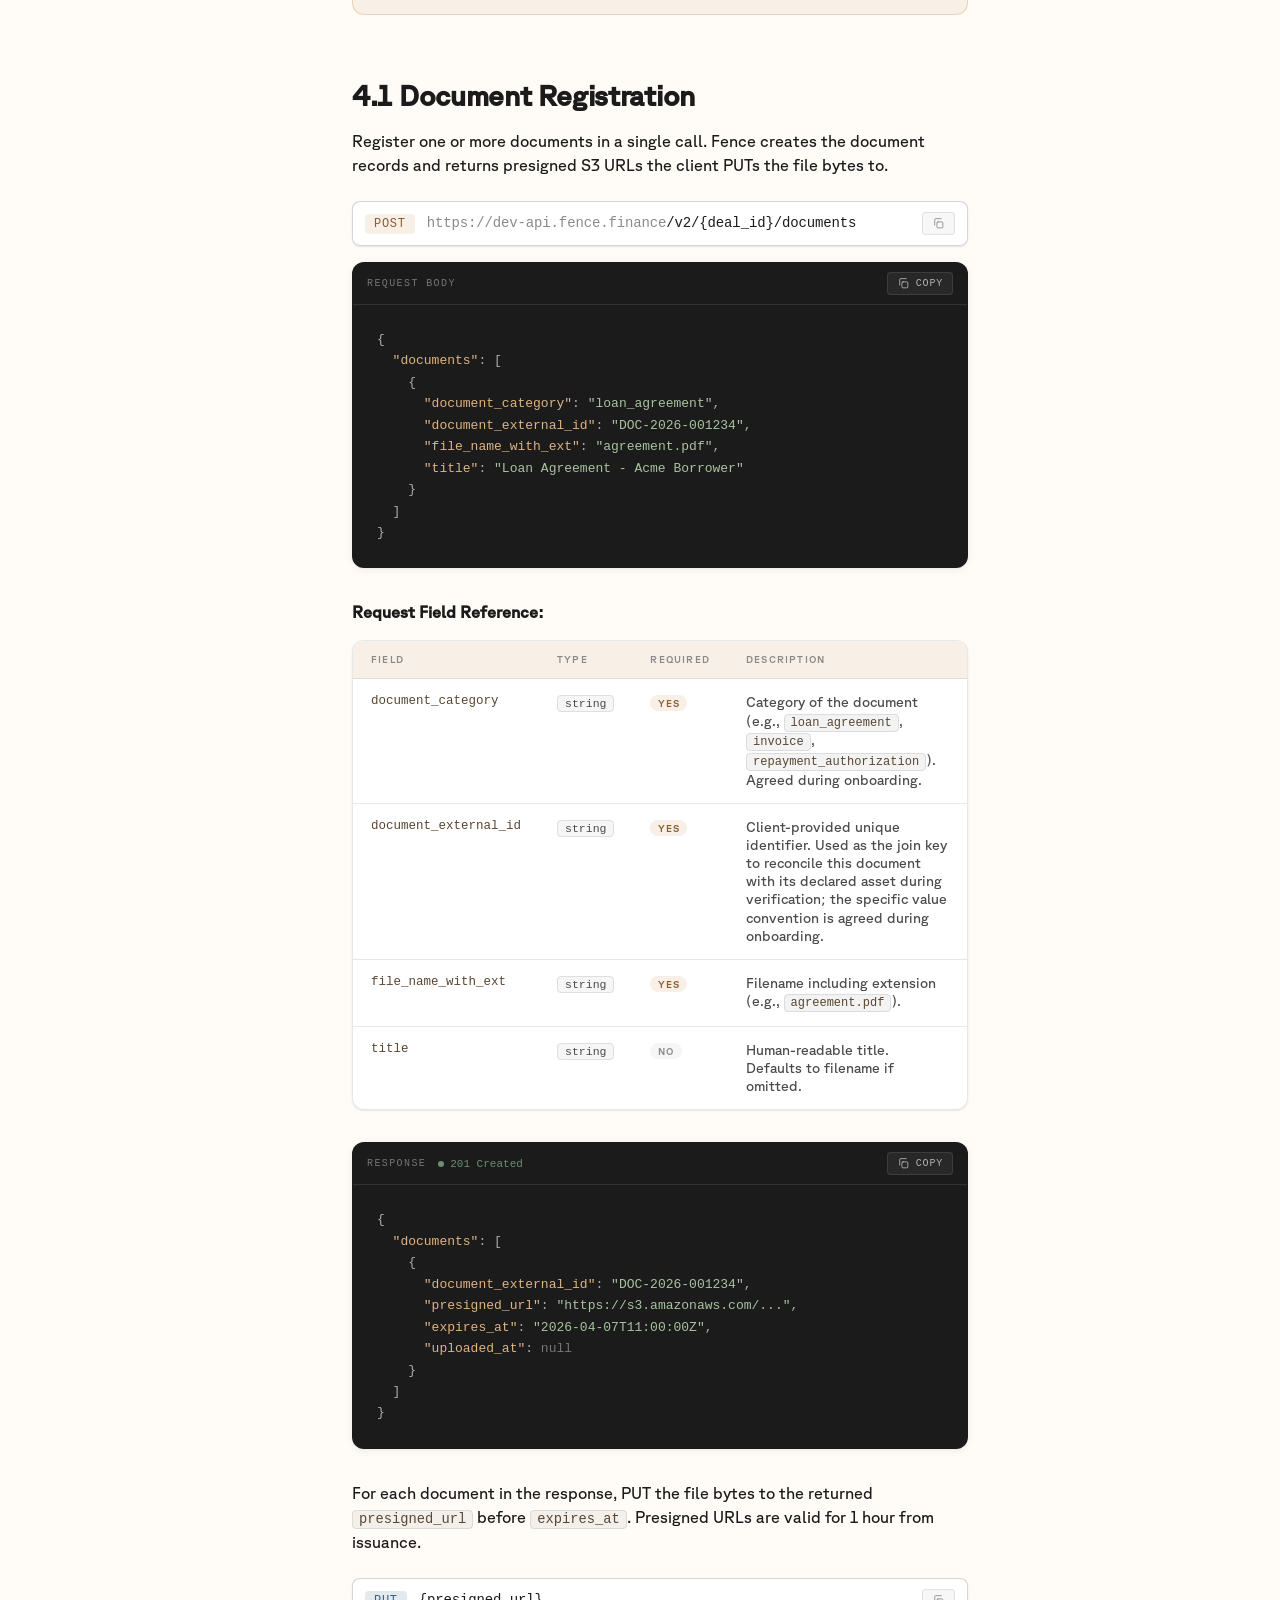
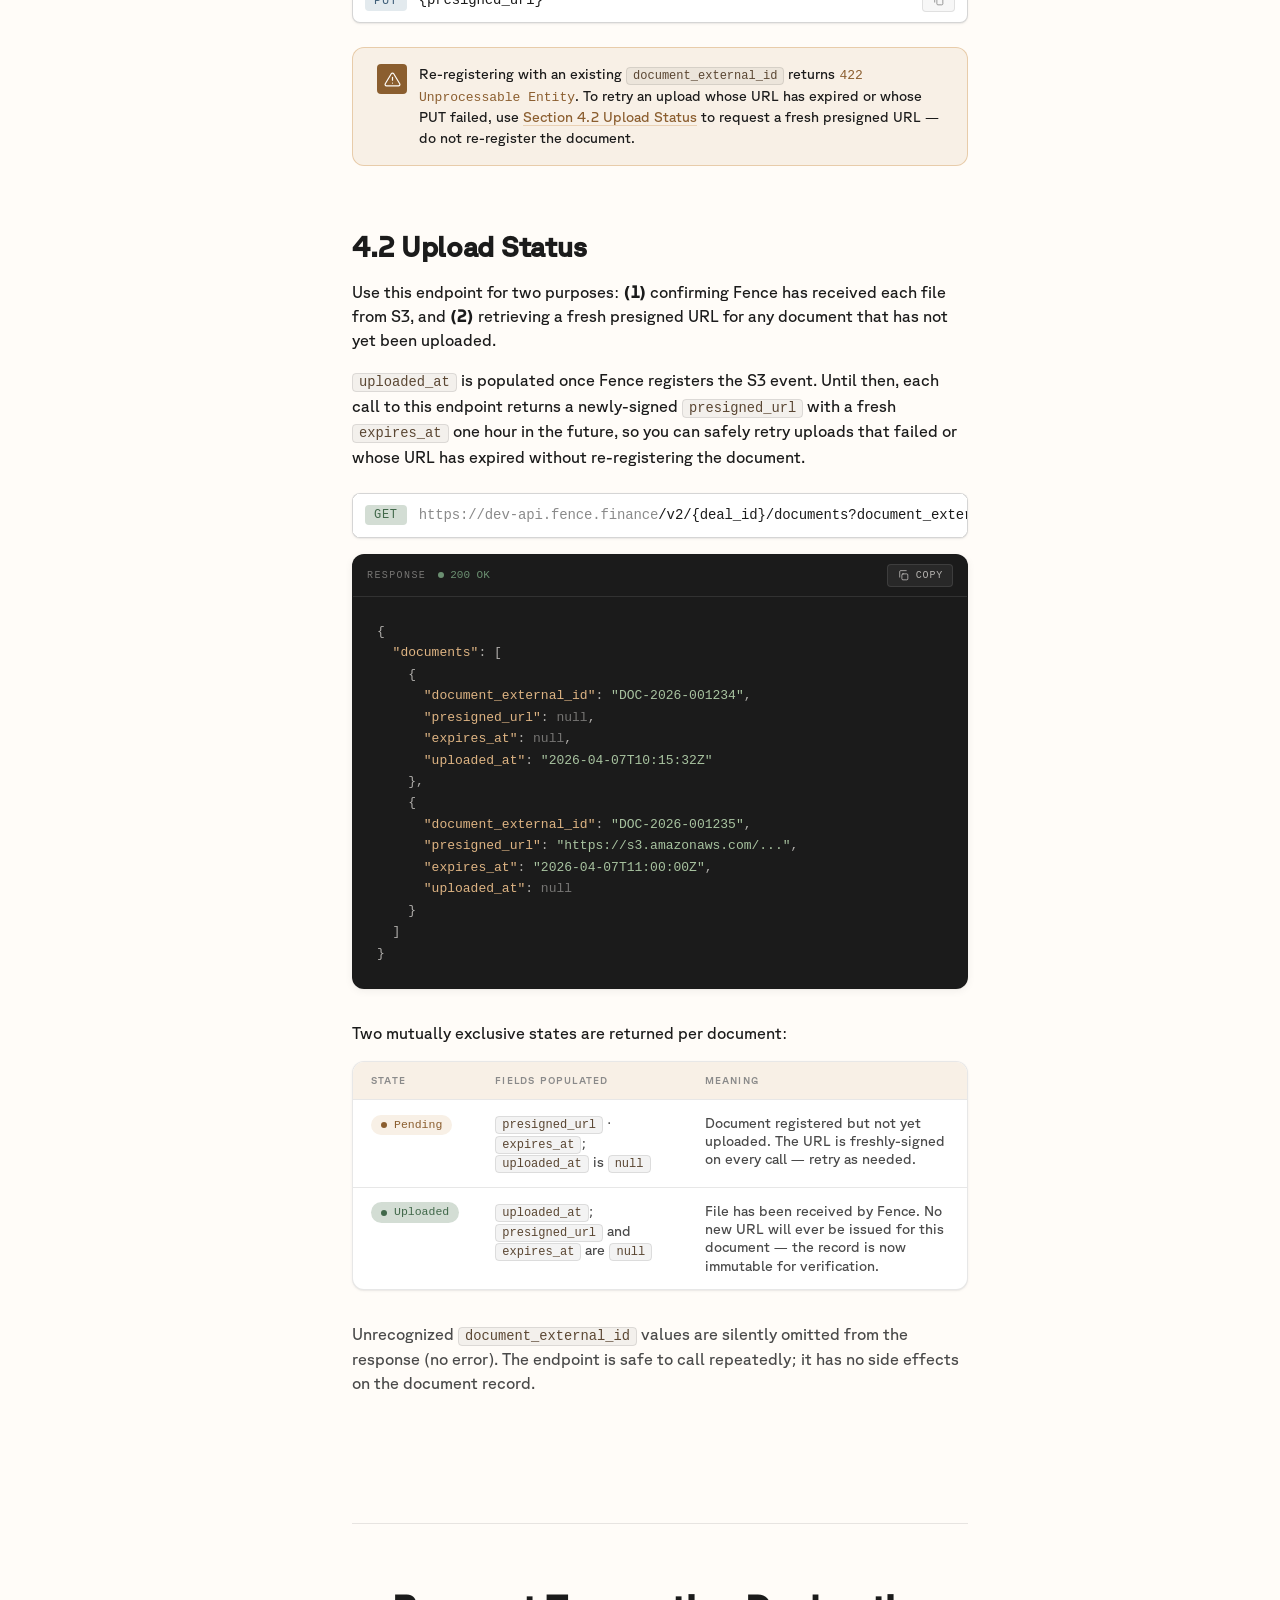
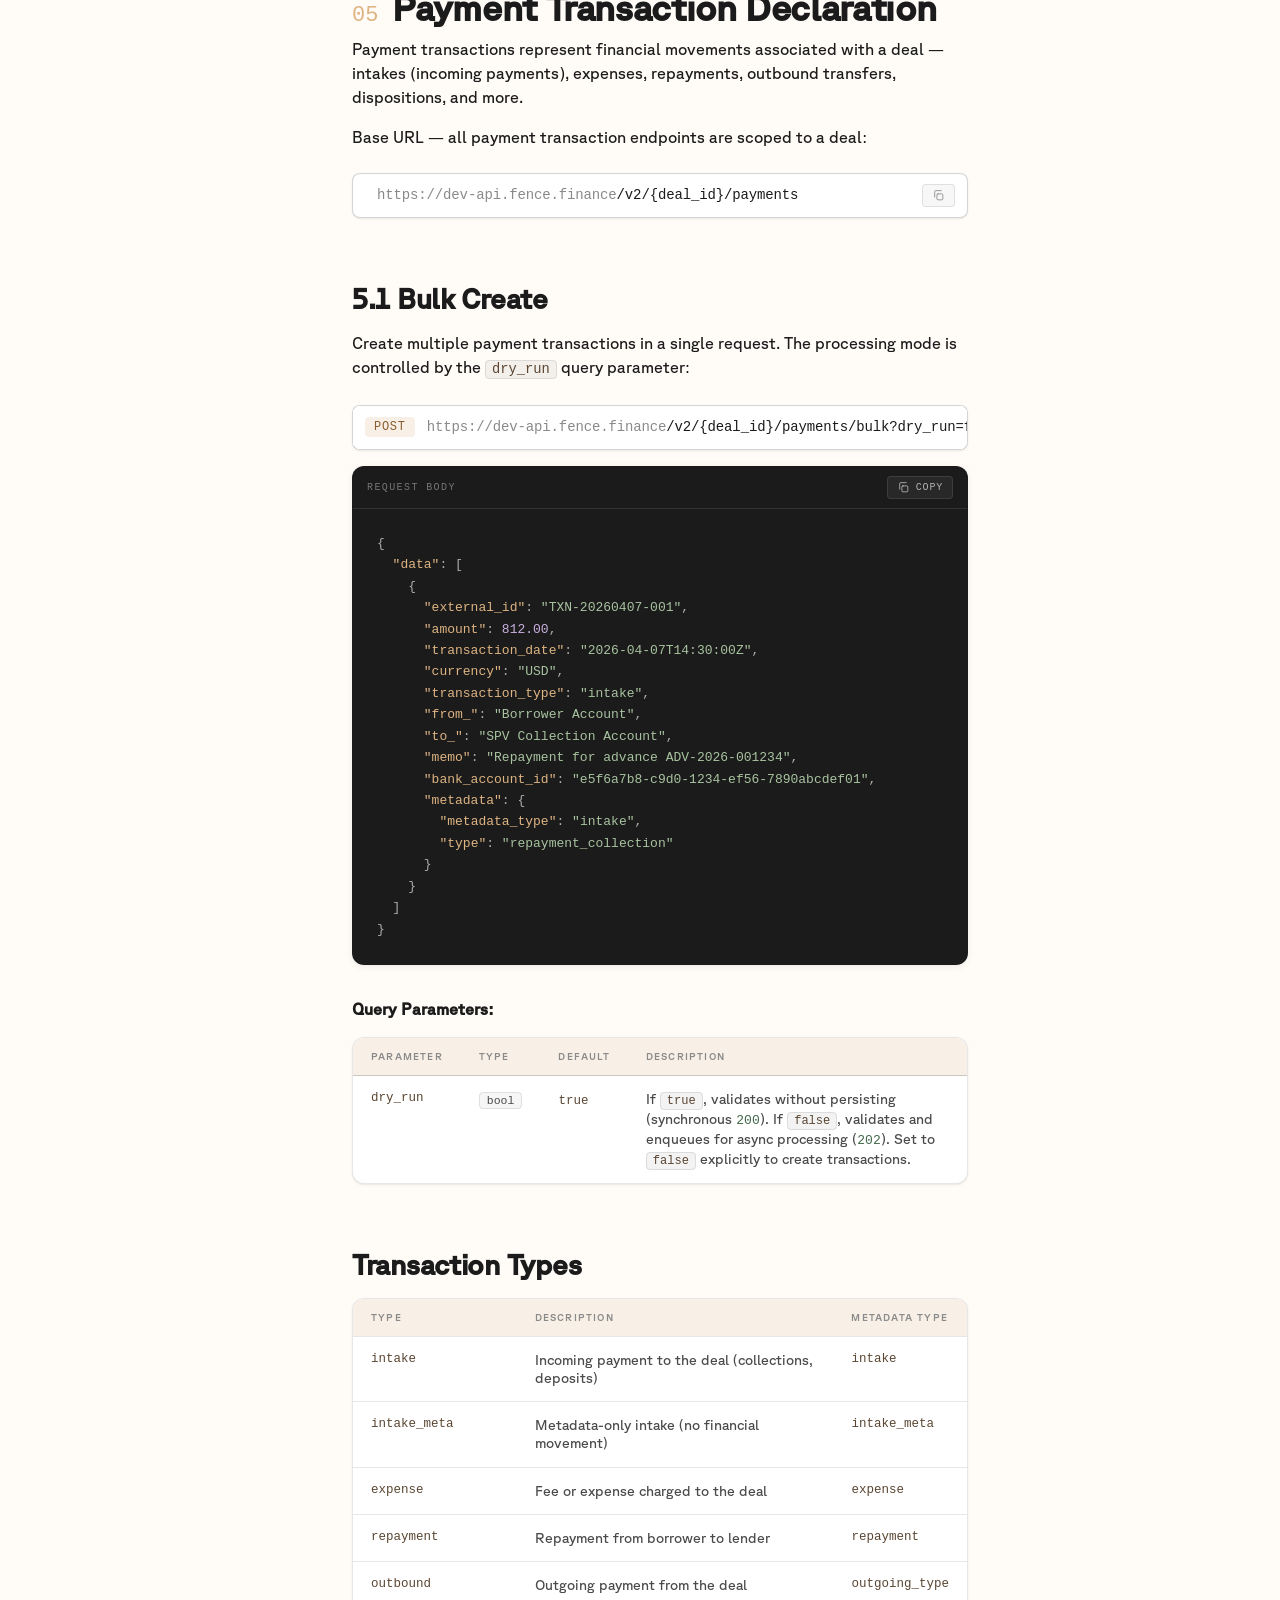
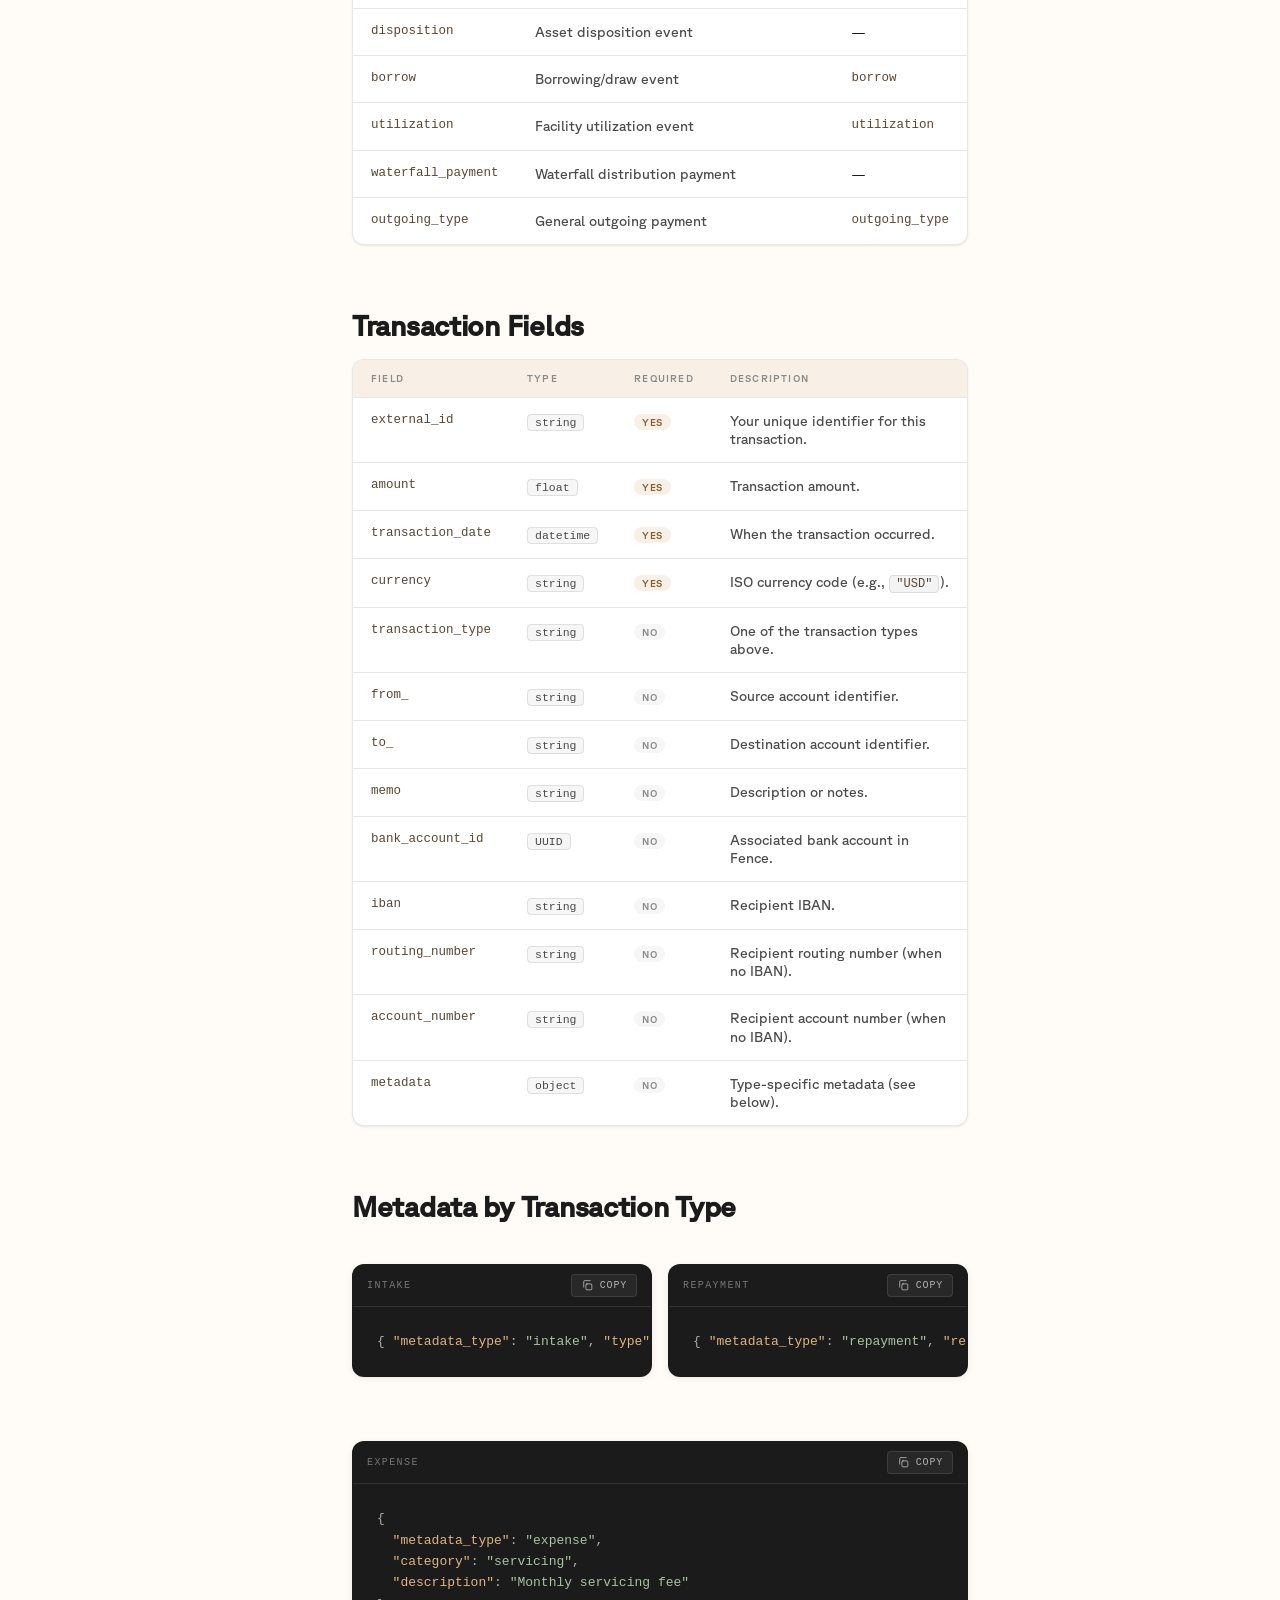
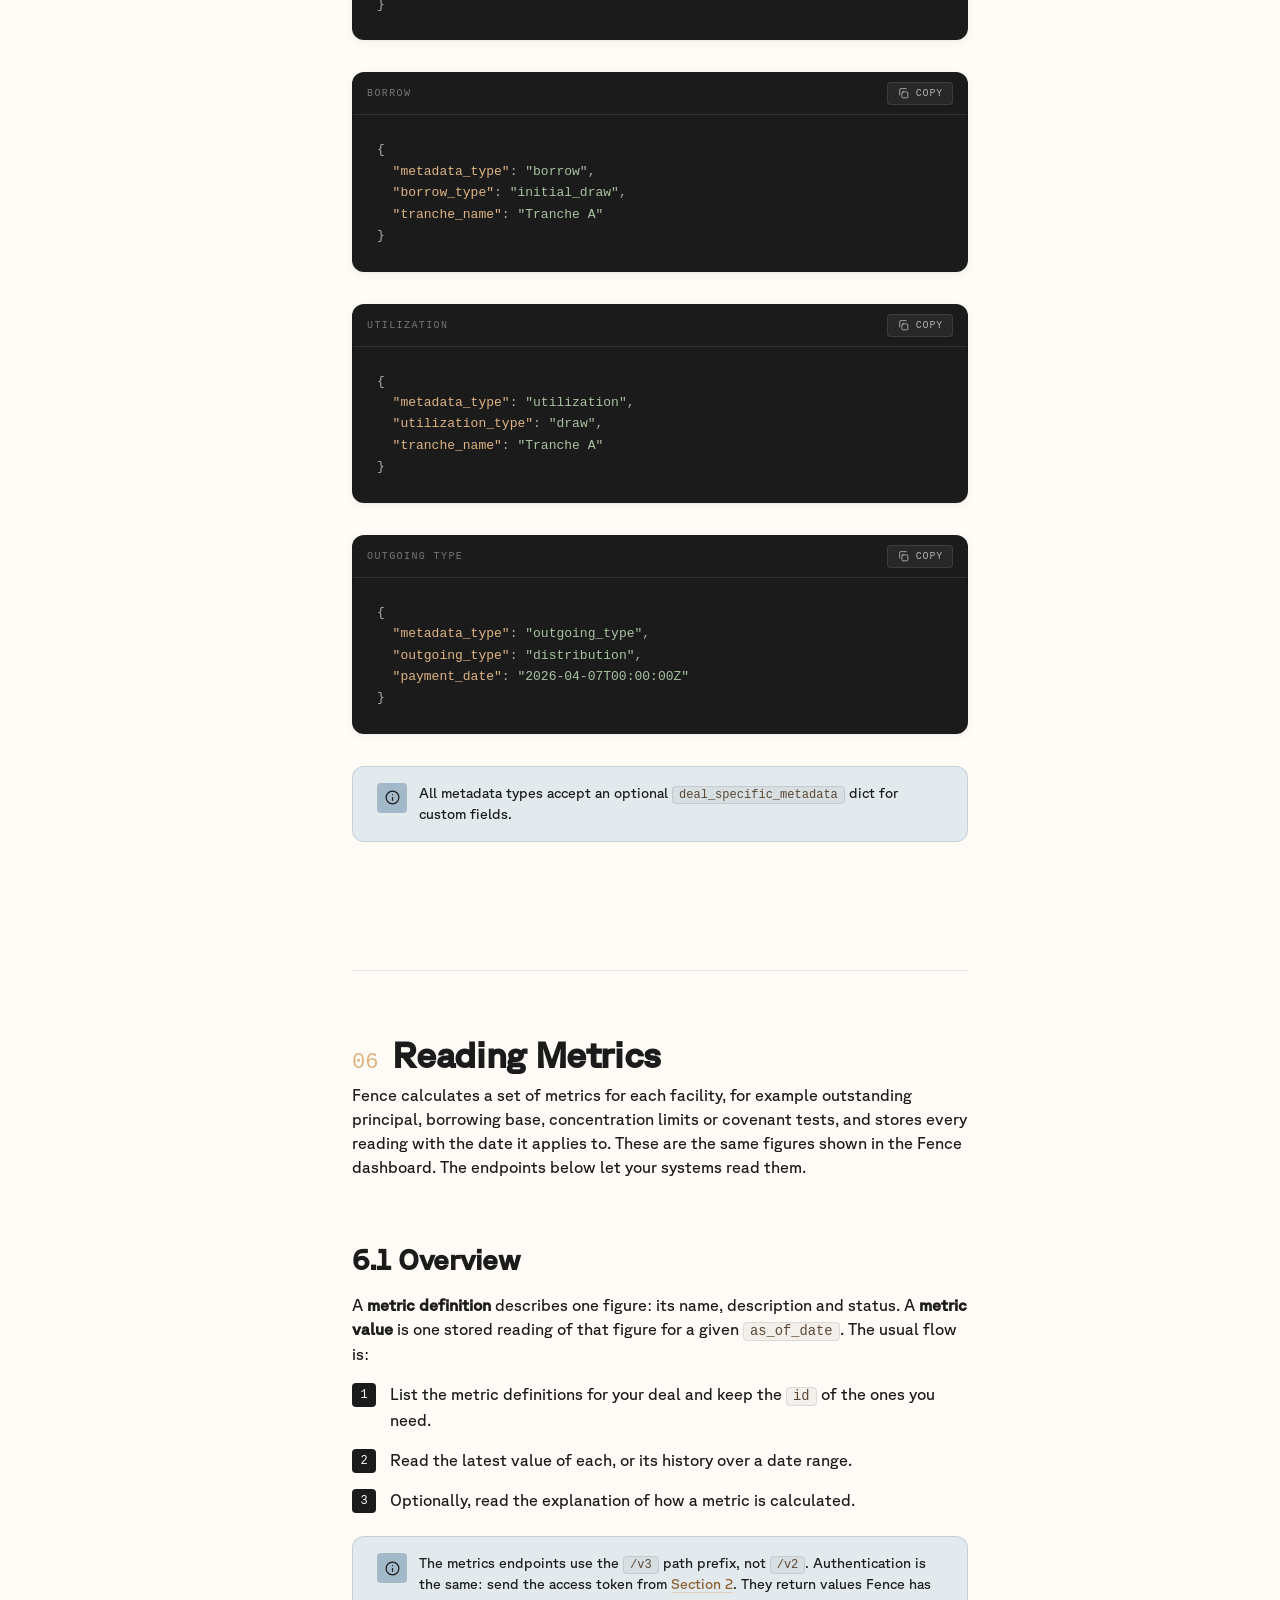
==== commit 2a21f51b: "Document reading metrics and downloading reports The guide only covered sending data into Fence. It " ====
--- a/index.html
+++ b/index.html
@@ -70,12 +70,26 @@
       <a class="nav-link sub" href="#txn-metadata">Metadata by Type</a>
     </nav>
     <nav class="nav-group">
-      <p class="nav-group-title"><span class="n">6</span> Schemas Reference</p>
+      <p class="nav-group-title"><span class="n">6</span> Reading Metrics</p>
+      <a class="nav-link sub" href="#metrics-overview">Overview</a>
+      <a class="nav-link sub" href="#metrics-list">List Metrics</a>
+      <a class="nav-link sub" href="#metrics-latest">Latest Value</a>
+      <a class="nav-link sub" href="#metrics-history">Value History</a>
+      <a class="nav-link sub" href="#metrics-explanation">Explanation</a>
+      <a class="nav-link sub" href="#metrics-value-types">Value Types</a>
+    </nav>
+    <nav class="nav-group">
+      <p class="nav-group-title"><span class="n">7</span> Downloading Reports</p>
+      <a class="nav-link sub" href="#reports-available">Available Reports</a>
+      <a class="nav-link sub" href="#reports-download">Download a Report</a>
+    </nav>
+    <nav class="nav-group">
+      <p class="nav-group-title"><span class="n">8</span> Schemas Reference</p>
       <a class="nav-link sub" href="#schemas">All Schemas</a>
       <a class="nav-link sub" href="#currencies">Supported Currencies</a>
     </nav>
     <nav class="nav-group">
-      <p class="nav-group-title"><span class="n">7</span> Error Handling</p>
+      <p class="nav-group-title"><span class="n">9</span> Error Handling</p>
       <a class="nav-link sub" href="#status-codes">HTTP Status Codes</a>
       <a class="nav-link sub" href="#pagination">Pagination</a>
       <a class="nav-link sub" href="#idempotency">Idempotency</a>
@@ -91,7 +105,7 @@
       <div class="hero-leaf"></div>
       <p class="eyebrow">Fence · Developer Documentation</p>
       <h1>Client Integration Guide</h1>
-      <p class="lede">Integrate with Fence to declare assets, register supporting documents, and report payment transactions. This guide covers authentication, the declaration pipeline, document verification, and error handling for the <strong>v2</strong> API.</p>
+      <p class="lede">Integrate with Fence to declare assets, register supporting documents and report payment transactions, and to read back what Fence holds for your facility: metric values and generated reports. This guide covers authentication, the declaration pipeline, document verification, reading metrics and reports, and error handling for the <strong>v2</strong> API.</p>
       <div class="hero-meta">
         <span class="meta-chip"><span class="k">Audience</span><span class="v">Technical integration teams</span></span>
         <span class="meta-chip"><span class="k">API Version</span><span class="v mono">v2</span></span>
@@ -102,7 +116,7 @@
     <!-- ============ 1. GETTING STARTED ============ -->
     <section id="getting-started">
       <h2 class="sec"><span class="num">01</span> Getting Started</h2>
-      <p class="sec-intro">Fence is a tech-native facility agency for asset-backed finance. The API lets your systems declare portfolio assets, attach verification documents, and record payment transactions against a credit facility in real time.</p>
+      <p class="sec-intro">Fence is a tech-native facility agency for asset-backed finance. The API lets your systems declare portfolio assets, attach verification documents, and record payment transactions against a credit facility in real time. It also lets them read data back out of Fence: the facility’s metrics (see <a class="inline" href="#metrics">Section 6</a>) and its reports (see <a class="inline" href="#reports">Section 7</a>).</p>
 
       <h3 class="sub" id="environments">1.1 Environments</h3>
       <p>Fence provides two environments. All API paths in this guide are relative to the environment base URL.</p>
@@ -611,10 +625,261 @@
 
     <hr class="sec-divider">
 
-    <!-- ============ 6. SCHEMAS REFERENCE ============ -->
+    <!-- ============ 6. READING METRICS ============ -->
+    <section id="metrics">
+      <h2 class="sec"><span class="num">06</span> Reading Metrics</h2>
+      <p class="sec-intro">Fence calculates a set of metrics for each facility, for example outstanding principal, borrowing base, concentration limits or covenant tests, and stores every reading with the date it applies to. These are the same figures shown in the Fence dashboard. The endpoints below let your systems read them.</p>
+
+      <h3 class="sub" id="metrics-overview">6.1 Overview</h3>
+      <p>A <strong>metric definition</strong> describes one figure: its name, description and status. A <strong>metric value</strong> is one stored reading of that figure for a given <code class="tok">as_of_date</code>. The usual flow is:</p>
+      <ol class="fence-list">
+        <li>List the metric definitions for your deal and keep the <code class="tok">id</code> of the ones you need.</li>
+        <li>Read the latest value of each, or its history over a date range.</li>
+        <li>Optionally, read the explanation of how a metric is calculated.</li>
+      </ol>
+      <div class="callout note">
+        <span class="ic-wrap"><svg class="ic" viewBox="0 0 24 24" fill="none" stroke="currentColor" stroke-width="1.7" stroke-linecap="round" stroke-linejoin="round"><circle cx="12" cy="12" r="9"/><path d="M12 16v-4M12 8h.01"/></svg></span>
+        <div class="body">The metrics endpoints use the <code class="tok">/v3</code> path prefix, not <code class="tok">/v2</code>. Authentication is the same: send the access token from <a class="inline" href="#auth-token">Section 2</a>. They return values Fence has <strong>already stored</strong>. Reading them never triggers a new calculation.</div>
+      </div>
+      <div class="callout tip">
+        <span class="ic-wrap"><svg class="ic" viewBox="0 0 24 24" fill="none" stroke="currentColor" stroke-width="1.7" stroke-linecap="round" stroke-linejoin="round"><path d="M9 18h6M10 22h4M12 2a7 7 0 0 0-4 12.7c.6.5 1 1.3 1 2.1V17h6v-.2c0-.8.4-1.6 1-2.1A7 7 0 0 0 12 2Z"/></svg></span>
+        <div class="body">These endpoints are not paginated: each returns a plain JSON array. When reading value history, always send a date range (see <a class="inline" href="#metrics-history">6.4</a>) so the response stays small.</div>
+      </div>
+
+      <h3 class="sub" id="metrics-list">6.2 List Metric Definitions</h3>
+      <p>Returns the metric definitions for the deals your credentials can access.</p>
+      <div class="endpoint">
+        <span class="method get">GET</span>
+        <span class="path"><span class="base env-base">https://dev-api.fence.finance</span>/v3/metrics?deal_id={deal_id}</span>
+        <button class="copy light copy-ep" data-copy="endpoint" aria-label="Copy endpoint"></button>
+      </div>
+      <p><strong>Query Parameters:</strong></p>
+      <div class="table-wrap">
+        <table class="fence-table">
+          <thead><tr><th>Parameter</th><th>Type</th><th>Required</th><th>Description</th></tr></thead>
+          <tbody>
+            <tr><td class="mono nowrap">deal_id</td><td><span class="type-pill">UUID</span></td><td><span class="req no">No</span></td><td><span class="desc">Limit the list to this deal. Repeat the parameter for several deals (<code class="tok">?deal_id=…&amp;deal_id=…</code>). If omitted, metrics for every deal you can access are returned. A <code class="tok">deal_id</code> you cannot access returns <span class="httpcode s4">403</span>.</span></td></tr>
+            <tr><td class="mono nowrap">name</td><td><span class="type-pill">string</span></td><td><span class="req no">No</span></td><td><span class="desc">Limit the list to metrics with this exact name. Can be repeated.</span></td></tr>
+          </tbody>
+        </table>
+      </div>
+      <div class="code">
+        <div class="code-head"><span class="lang">Response</span><span class="resp"><span class="dot"></span>200 OK</span><button class="copy" data-copy="code" data-label="Copy"></button></div>
+        <pre><code data-lang="json">[
+  {
+    "id": "3f2a9c1e-7b4d-4e8a-9f10-2c5d6e7f8a90",
+    "name": "outstanding_principal",
+    "status": "core",
+    "description": "Total outstanding principal of the eligible portfolio.",
+    "calculation_strategy_name": "declarative",
+    "metadata": {},
+    "analytics_visualization_compatible": true
+  }
+]</code></pre>
+      </div>
+      <p><strong>Metric Definition Statuses:</strong></p>
+      <div class="table-wrap">
+        <table class="fence-table">
+          <thead><tr><th>Status</th><th>Meaning</th></tr></thead>
+          <tbody>
+            <tr><td><span class="sbadge ok"><span class="dot"></span>core</span></td><td><span class="desc">Calculated on Fence’s regular schedule. Use these for reporting and integrations.</span></td></tr>
+            <tr><td><span class="sbadge info"><span class="dot"></span>on-demand</span></td><td><span class="desc">Calculated only when requested, so readings can be less frequent.</span></td></tr>
+            <tr><td><span class="sbadge info"><span class="dot"></span>long_running_service</span></td><td><span class="desc">Calculated by a separate, longer-running process.</span></td></tr>
+            <tr><td><span class="sbadge neutral"><span class="dot"></span>draft</span></td><td><span class="desc">Being set up and not ready yet. Do not rely on its values.</span></td></tr>
+            <tr><td><span class="sbadge warn"><span class="dot"></span>deprecated</span></td><td><span class="desc">No longer calculated. Past readings are kept, but no new ones will be added.</span></td></tr>
+          </tbody>
+        </table>
+      </div>
+      <p class="muted">The list includes metrics in every status. Filter on <code class="tok">status</code> on your side. In most cases you want <code class="tok">core</code>.</p>
+
+      <h3 class="sub" id="metrics-latest">6.3 Get the Latest Value</h3>
+      <p>Returns the most recent stored reading of one metric.</p>
+      <div class="endpoint">
+        <span class="method get">GET</span>
+        <span class="path"><span class="base env-base">https://dev-api.fence.finance</span>/v3/metrics/{metric_definition_id}/values/latest</span>
+        <button class="copy light copy-ep" data-copy="endpoint" aria-label="Copy endpoint"></button>
+      </div>
+      <div class="code">
+        <div class="code-head"><span class="lang">Response</span><span class="resp"><span class="dot"></span>200 OK</span><button class="copy" data-copy="code" data-label="Copy"></button></div>
+        <pre><code data-lang="json">{
+  "id": "9b8c7d6e-5f4a-4b3c-8d2e-1f0a9b8c7d6e",
+  "name": "outstanding_principal",
+  "metric_definition_id": "3f2a9c1e-7b4d-4e8a-9f10-2c5d6e7f8a90",
+  "deal_id": "a1b2c3d4-e5f6-7890-abcd-ef1234567890",
+  "value": { "value": 1250000000, "decimals": 2, "currency": "USD" },
+  "as_of_date": "2026-10-15T00:00:00Z",
+  "value_type": "amount",
+  "metadata": null
+}</code></pre>
+      </div>
+      <p class="muted">In this example the amount is <code class="tok">1250000000 / 10^2</code> = 12,500,000.00 USD. See <a class="inline" href="#metrics-value-types">6.6 Value Types</a>. Returns <span class="httpcode s4">404</span> if the metric has no stored value yet, or if the metric does not exist or belongs to a deal you cannot access.</p>
+
+      <h3 class="sub" id="metrics-history">6.4 List Value History</h3>
+      <p>Returns the stored readings of one metric, filtered by date.</p>
+      <div class="endpoint">
+        <span class="method get">GET</span>
+        <span class="path"><span class="base env-base">https://dev-api.fence.finance</span>/v3/metrics/{metric_definition_id}/values?as_of_date_gte=2026-09-01T00:00:00Z&as_of_date_lte=2026-09-30T23:59:59Z</span>
+        <button class="copy light copy-ep" data-copy="endpoint" aria-label="Copy endpoint"></button>
+      </div>
+      <p><strong>Query Parameters</strong> (all optional, ISO 8601 date-time):</p>
+      <div class="table-wrap">
+        <table class="fence-table">
+          <thead><tr><th>Parameter</th><th>Type</th><th>Required</th><th>Description</th></tr></thead>
+          <tbody>
+            <tr><td class="mono nowrap">as_of_date_gte</td><td><span class="type-pill">datetime</span></td><td><span class="req no">No</span></td><td><span class="desc">Readings whose <code class="tok">as_of_date</code> is on or after this moment.</span></td></tr>
+            <tr><td class="mono nowrap">as_of_date_lte</td><td><span class="type-pill">datetime</span></td><td><span class="req no">No</span></td><td><span class="desc">Readings whose <code class="tok">as_of_date</code> is on or before this moment.</span></td></tr>
+            <tr><td class="mono nowrap">created_at_gte</td><td><span class="type-pill">datetime</span></td><td><span class="req no">No</span></td><td><span class="desc">Readings that Fence stored on or after this moment. Use it to fetch only what is new since your last sync.</span></td></tr>
+            <tr><td class="mono nowrap">created_at_lte</td><td><span class="type-pill">datetime</span></td><td><span class="req no">No</span></td><td><span class="desc">Readings that Fence stored on or before this moment.</span></td></tr>
+          </tbody>
+        </table>
+      </div>
+      <p>The response is an array of the same objects as in <a class="inline" href="#metrics-latest">6.3</a>. Without any filter it returns the metric’s full history.</p>
+      <div class="callout note">
+        <span class="ic-wrap"><svg class="ic" viewBox="0 0 24 24" fill="none" stroke="currentColor" stroke-width="1.7" stroke-linecap="round" stroke-linejoin="round"><circle cx="12" cy="12" r="9"/><path d="M12 16v-4M12 8h.01"/></svg></span>
+        <div class="body"><code class="tok">as_of_date</code> is the date the figure describes. <code class="tok">created_at</code> is when Fence stored it. Fence can store a corrected reading for a past date, so to stay in sync, poll with <code class="tok">created_at_gte</code> set to the time of your previous poll.</div>
+      </div>
+      <p class="muted">You can also fetch a single reading by its id: <code class="tok">GET /v3/metrics/{metric_definition_id}/values/{metric_value_id}</code>.</p>
+
+      <h3 class="sub" id="metrics-explanation">6.5 Get a Metric Explanation</h3>
+      <p>Returns how a metric is calculated: where its data comes from, the formula, and the meaning of each term.</p>
+      <div class="endpoint">
+        <span class="method get">GET</span>
+        <span class="path"><span class="base env-base">https://dev-api.fence.finance</span>/v3/metrics/{metric_definition_id}/explanation</span>
+        <button class="copy light copy-ep" data-copy="endpoint" aria-label="Copy endpoint"></button>
+      </div>
+      <div class="code">
+        <div class="code-head"><span class="lang">Response</span><span class="resp"><span class="dot"></span>200 OK</span><button class="copy" data-copy="code" data-label="Copy"></button></div>
+        <pre><code data-lang="json">{
+  "metric_definition_id": "3f2a9c1e-7b4d-4e8a-9f10-2c5d6e7f8a90",
+  "description": "Total outstanding principal of the eligible portfolio.",
+  "data_source": "Declared assets",
+  "formula_latex": "\\sum_{i} P_i",
+  "sub_formula_latex": null,
+  "terms": [
+    {
+      "key": "P_i",
+      "label": "Outstanding principal",
+      "description": "Outstanding principal of eligible asset i.",
+      "metric_definition_id": null
+    }
+  ],
+  "steps": [
+    "Select the eligible assets.",
+    "Add up their outstanding principal."
+  ]
+}</code></pre>
+      </div>
+      <p class="muted">Formulas are written in LaTeX. When a term is itself another metric, its <code class="tok">metric_definition_id</code> is set so you can follow it. Not every metric has an explanation yet. Those return <span class="httpcode s2">200</span> with a <code class="tok">null</code> body.</p>
+
+      <h3 class="sub" id="metrics-value-types">6.6 Value Types</h3>
+      <p>The shape of <code class="tok">value</code> depends on <code class="tok">value_type</code>. Compare <code class="tok">value_type</code> without regard to case: a few older readings store it with a capital letter (for example <code class="tok">"Amount"</code>).</p>
+      <div class="table-wrap">
+        <table class="fence-table">
+          <thead><tr><th>value_type</th><th>Shape of value</th></tr></thead>
+          <tbody>
+            <tr><td class="mono nowrap">amount</td><td><span class="desc">Object <code class="tok">{"value": int, "decimals": int, "currency": string}</code>. The amount is <code class="tok">value / 10^decimals</code>. Integers avoid rounding errors.</span></td></tr>
+            <tr><td class="mono nowrap">number</td><td><span class="desc">A number, for example a count of assets.</span></td></tr>
+            <tr><td class="mono nowrap">percentage</td><td><span class="desc">A number. Check the metric’s description for whether it is a ratio (0.05) or a percentage (5).</span></td></tr>
+            <tr><td class="mono nowrap">boolean</td><td><span class="desc"><code class="tok">true</code> or <code class="tok">false</code>, for example whether a covenant test passes.</span></td></tr>
+            <tr><td class="mono nowrap">datetime</td><td><span class="desc">An ISO 8601 date-time string.</span></td></tr>
+            <tr><td class="mono nowrap">*_per_entity</td><td><span class="desc"><code class="tok">amount_per_entity</code>, <code class="tok">number_per_entity</code>, <code class="tok">percentage_per_entity</code>, <code class="tok">datetime_per_entity</code>: an object whose keys are entities (for example a country, an originator or a tranche) and whose values have the shape of the base type above.</span></td></tr>
+            <tr><td class="mono nowrap">time_series</td><td><span class="desc">A series of dated points. The exact shape depends on the metric and is agreed during onboarding.</span></td></tr>
+          </tbody>
+        </table>
+      </div>
+      <p class="muted"><code class="tok">value</code> can be <code class="tok">null</code> when the metric ran but had nothing to measure on that date, for example when no assets were in scope.</p>
+    </section>
+
+    <hr class="sec-divider">
+
+    <!-- ============ 7. DOWNLOADING REPORTS ============ -->
+    <section id="reports">
+      <h2 class="sec"><span class="num">07</span> Downloading Reports</h2>
+      <p class="sec-intro">Fence generates reports for each facility, for example borrowing base certificates, portfolio tapes or covenant reports. Which reports exist depends on the facility and is agreed during onboarding. Downloading one takes two calls: list the reports available for your deal, then request a download link for the one you want.</p>
+
+      <h3 class="sub" id="reports-available">7.1 List Available Reports</h3>
+      <div class="endpoint">
+        <span class="method get">GET</span>
+        <span class="path"><span class="base env-base">https://dev-api.fence.finance</span>/v2/{deal_id}/reports/available</span>
+        <button class="copy light copy-ep" data-copy="endpoint" aria-label="Copy endpoint"></button>
+      </div>
+      <div class="code">
+        <div class="code-head"><span class="lang">Response</span><span class="resp"><span class="dot"></span>200 OK</span><button class="copy" data-copy="code" data-label="Copy"></button></div>
+        <pre><code data-lang="json">[
+  {
+    "report_name": "borrowing_base_certificate",
+    "report_description": "Borrowing base certificate as of a given date.",
+    "report_type": "excel",
+    "report_params": [
+      {
+        "name": "as_of_date",
+        "description": "Date the report is calculated for.",
+        "input_type": "date",
+        "options": null
+      }
+    ]
+  }
+]</code></pre>
+      </div>
+      <p>Each report lists the parameters it accepts in <code class="tok">report_params</code>. <code class="tok">input_type</code> is one of <code class="tok">text</code>, <code class="tok">date</code>, <code class="tok">number</code> or <code class="tok">boolean</code>. When <code class="tok">options</code> is set, the value must be one of those options. <code class="tok">report_type</code> is the file format: <code class="tok">pdf</code>, <code class="tok">excel</code> (.xlsx), <code class="tok">csv</code> or <code class="tok">txt</code>.</p>
+      <p class="muted">The response also carries fields Fence uses for its own scheduled uploads, such as <code class="tok">auto_upload</code> and <code class="tok">document_category</code>. You can ignore them.</p>
+
+      <h3 class="sub" id="reports-download">7.2 Download a Report</h3>
+      <p>Generates the report and returns a temporary link to the file.</p>
+      <div class="endpoint">
+        <span class="method post">POST</span>
+        <span class="path"><span class="base env-base">https://dev-api.fence.finance</span>/v2/{deal_id}/reports/download</span>
+        <button class="copy light copy-ep" data-copy="endpoint" aria-label="Copy endpoint"></button>
+      </div>
+      <div class="code">
+        <div class="code-head"><span class="lang">Request Body</span><button class="copy" data-copy="code" data-label="Copy"></button></div>
+        <pre><code data-lang="json">{
+  "report_name": "borrowing_base_certificate",
+  "params": [
+    { "name": "as_of_date", "value": "2026-09-30" }
+  ]
+}</code></pre>
+      </div>
+      <div class="table-wrap">
+        <table class="fence-table">
+          <thead><tr><th>Field</th><th>Type</th><th>Required</th><th>Description</th></tr></thead>
+          <tbody>
+            <tr><td class="mono nowrap">report_name</td><td><span class="type-pill">string</span></td><td><span class="req yes">Yes</span></td><td><span class="desc">A <code class="tok">report_name</code> from <a class="inline" href="#reports-available">7.1</a>.</span></td></tr>
+            <tr><td class="mono nowrap">params</td><td><span class="type-pill">list of objects</span></td><td><span class="req no">No</span></td><td><span class="desc">One <code class="tok">{"name", "value"}</code> pair per parameter. <code class="tok">value</code> is always a <strong>string</strong>, whatever the <code class="tok">input_type</code>: send dates as <code class="tok">"YYYY-MM-DD"</code>, numbers as <code class="tok">"100"</code> and booleans as <code class="tok">"true"</code> or <code class="tok">"false"</code>.</span></td></tr>
+          </tbody>
+        </table>
+      </div>
+      <div class="code">
+        <div class="code-head"><span class="lang">Response</span><span class="resp"><span class="dot"></span>200 OK</span><button class="copy" data-copy="code" data-label="Copy"></button></div>
+        <pre><code data-lang="json">{
+  "url": "https://s3.amazonaws.com/...",
+  "expiration": 3600
+}</code></pre>
+      </div>
+      <p>Send a GET request to <code class="tok">url</code> to download the file. The link is valid for <code class="tok">expiration</code> seconds (one hour). After that, call this endpoint again for a new link.</p>
+      <div class="callout warn">
+        <span class="ic-wrap"><svg class="ic" viewBox="0 0 24 24" fill="none" stroke="currentColor" stroke-width="1.7" stroke-linecap="round" stroke-linejoin="round"><path d="M12 9v4M12 17h.01M10.3 3.9 1.8 18a2 2 0 0 0 1.7 3h17a2 2 0 0 0 1.7-3L13.7 3.9a2 2 0 0 0-3.4 0Z"/></svg></span>
+        <div class="body">Fence generates the report while the request is open, so large reports can take a while to respond. Set a generous client timeout and do not retry in a tight loop.</div>
+      </div>
+      <p><strong>Errors:</strong></p>
+      <div class="table-wrap">
+        <table class="fence-table">
+          <thead><tr><th>Code</th><th>Meaning</th></tr></thead>
+          <tbody>
+            <tr><td><span class="httpcode s4">400</span></td><td><span class="desc">A parameter is missing or has an invalid value. The message says which.</span></td></tr>
+            <tr><td><span class="httpcode s4">403</span></td><td><span class="desc">You cannot access this deal, or this report is not available to your account.</span></td></tr>
+            <tr><td><span class="httpcode s4">404</span></td><td><span class="desc">No report with this <code class="tok">report_name</code> exists for this deal.</span></td></tr>
+          </tbody>
+        </table>
+      </div>
+    </section>
+
+    <hr class="sec-divider">
+
+    <!-- ============ 8. SCHEMAS REFERENCE ============ -->
     <section id="schemas-reference">
-      <h2 class="sec"><span class="num">06</span> Schemas Reference</h2>
-      <p class="sec-intro" id="schemas">Canonical request and response shapes for the declaration endpoints.</p>
+      <h2 class="sec"><span class="num">08</span> Schemas Reference</h2>
+      <p class="sec-intro" id="schemas">Canonical request and response shapes for the declaration, metrics and reports endpoints.</p>
 
       <h4 class="subsub">Asset Declaration — Request</h4>
       <div class="schema">
@@ -670,6 +935,78 @@
         </div>
       </div>
 
+      <h4 class="subsub">Metric Definition Response</h4>
+      <div class="schema">
+        <div class="schema-head"><svg class="ic" viewBox="0 0 24 24" fill="none" stroke="currentColor" stroke-width="1.7" stroke-linecap="round" stroke-linejoin="round"><path d="M4 7V4h16v3M9 20h6M12 4v16"/></svg>MetricDefinitionApiResponse</div>
+        <div class="schema-body">
+          <div class="field"><span class="name">id</span><span class="meta"><span class="ftype">UUID</span></span></div>
+          <div class="field"><span class="name">name</span><span class="meta"><span class="ftype">string</span></span></div>
+          <div class="field"><span class="name">status</span><span class="meta"><span class="ftype">"core" | "on-demand" | "long_running_service" | "draft" | "deprecated"</span></span></div>
+          <div class="field"><span class="name">description</span><span class="meta"><span class="ftype">string | null</span></span></div>
+          <div class="field"><span class="name">calculation_strategy_name</span><span class="meta"><span class="ftype">string | null</span></span></div>
+          <div class="field"><span class="name">metadata</span><span class="meta"><span class="ftype">object | null</span></span></div>
+          <div class="field"><span class="name">analytics_visualization_compatible</span><span class="meta"><span class="ftype">boolean</span></span></div>
+        </div>
+      </div>
+
+      <h4 class="subsub">Metric Value Response</h4>
+      <div class="schema">
+        <div class="schema-head"><svg class="ic" viewBox="0 0 24 24" fill="none" stroke="currentColor" stroke-width="1.7" stroke-linecap="round" stroke-linejoin="round"><path d="M4 7V4h16v3M9 20h6M12 4v16"/></svg>MetricValueApiResponse</div>
+        <div class="schema-body">
+          <div class="field"><span class="name">id</span><span class="meta"><span class="ftype">UUID</span></span></div>
+          <div class="field"><span class="name">name</span><span class="meta"><span class="ftype">string</span><span class="fnote">Name of the metric definition.</span></span></div>
+          <div class="field"><span class="name">metric_definition_id</span><span class="meta"><span class="ftype">UUID</span></span></div>
+          <div class="field"><span class="name">deal_id</span><span class="meta"><span class="ftype">UUID</span></span></div>
+          <div class="field"><span class="name">value</span><span class="meta"><span class="ftype">any | null</span><span class="fnote">Shape depends on <code class="tok">value_type</code>. See <a class="inline" href="#metrics-value-types">6.6</a>.</span></span></div>
+          <div class="field"><span class="name">as_of_date</span><span class="meta"><span class="ftype">datetime | null</span></span></div>
+          <div class="field"><span class="name">value_type</span><span class="meta"><span class="ftype">string | null</span></span></div>
+          <div class="field"><span class="name">metadata</span><span class="meta"><span class="ftype">object | null</span></span></div>
+        </div>
+      </div>
+
+      <h4 class="subsub">Metric Explanation Response</h4>
+      <div class="schema">
+        <div class="schema-head"><svg class="ic" viewBox="0 0 24 24" fill="none" stroke="currentColor" stroke-width="1.7" stroke-linecap="round" stroke-linejoin="round"><path d="M4 7V4h16v3M9 20h6M12 4v16"/></svg>MetricExplanationApiResponse</div>
+        <div class="schema-body">
+          <div class="field"><span class="name">metric_definition_id</span><span class="meta"><span class="ftype">UUID</span></span></div>
+          <div class="field"><span class="name">description</span><span class="meta"><span class="ftype">string</span></span></div>
+          <div class="field"><span class="name">data_source</span><span class="meta"><span class="ftype">string</span></span></div>
+          <div class="field"><span class="name">formula_latex</span><span class="meta"><span class="ftype">string</span></span></div>
+          <div class="field"><span class="name">sub_formula_latex</span><span class="meta"><span class="ftype">string | null</span></span></div>
+          <div class="field"><span class="name">terms</span><span class="meta"><span class="ftype">list of objects</span><span class="fnote">Each term: <code class="tok">key</code>, <code class="tok">label</code>, <code class="tok">description</code> (strings), <code class="tok">metric_definition_id</code> (UUID | null).</span></span></div>
+          <div class="field"><span class="name">steps</span><span class="meta"><span class="ftype">list of string</span></span></div>
+        </div>
+      </div>
+
+      <h4 class="subsub">Available Report</h4>
+      <div class="schema">
+        <div class="schema-head"><svg class="ic" viewBox="0 0 24 24" fill="none" stroke="currentColor" stroke-width="1.7" stroke-linecap="round" stroke-linejoin="round"><path d="M4 7V4h16v3M9 20h6M12 4v16"/></svg>ReportSchema</div>
+        <div class="schema-body">
+          <div class="field"><span class="name">report_name</span><span class="meta"><span class="ftype">string</span></span></div>
+          <div class="field"><span class="name">report_description</span><span class="meta"><span class="ftype">string</span></span></div>
+          <div class="field"><span class="name">report_type</span><span class="meta"><span class="ftype">"pdf" | "excel" | "csv" | "txt"</span></span></div>
+          <div class="field"><span class="name">report_params</span><span class="meta"><span class="ftype">list of objects | null</span><span class="fnote">Each parameter: <code class="tok">name</code>, <code class="tok">description</code> (strings), <code class="tok">input_type</code> ("text" | "date" | "number" | "boolean"), <code class="tok">options</code> (list of string | null).</span></span></div>
+        </div>
+      </div>
+
+      <h4 class="subsub">Report Download — Request</h4>
+      <div class="schema">
+        <div class="schema-head"><svg class="ic" viewBox="0 0 24 24" fill="none" stroke="currentColor" stroke-width="1.7" stroke-linecap="round" stroke-linejoin="round"><path d="M4 7V4h16v3M9 20h6M12 4v16"/></svg>ReportDownloadBodySchema</div>
+        <div class="schema-body">
+          <div class="field"><span class="name">report_name</span><span class="meta"><span class="ftype">string</span><span class="fnote">Required</span></span></div>
+          <div class="field"><span class="name">params</span><span class="meta"><span class="ftype">list of objects | null</span><span class="fnote">Each: <code class="tok">name</code> (string), <code class="tok">value</code> (string).</span></span></div>
+        </div>
+      </div>
+
+      <h4 class="subsub">Report Download — Response</h4>
+      <div class="schema">
+        <div class="schema-head"><svg class="ic" viewBox="0 0 24 24" fill="none" stroke="currentColor" stroke-width="1.7" stroke-linecap="round" stroke-linejoin="round"><path d="M4 7V4h16v3M9 20h6M12 4v16"/></svg>DocumentResponse</div>
+        <div class="schema-body">
+          <div class="field"><span class="name">url</span><span class="meta"><span class="ftype">string</span><span class="fnote">Temporary download link.</span></span></div>
+          <div class="field"><span class="name">expiration</span><span class="meta"><span class="ftype">integer</span><span class="fnote">Seconds the link stays valid (3600).</span></span></div>
+        </div>
+      </div>
+
       <h4 class="subsub" id="currencies">Supported Currencies</h4>
       <p class="muted">54 ISO currency codes are accepted in the <code class="tok">currency</code> field.</p>
       <div class="cur-grid">
@@ -679,9 +1016,9 @@
 
     <hr class="sec-divider">
 
-    <!-- ============ 7. ERROR HANDLING ============ -->
+    <!-- ============ 9. ERROR HANDLING ============ -->
     <section id="error-handling">
-      <h2 class="sec"><span class="num">07</span> Error Handling</h2>
+      <h2 class="sec"><span class="num">09</span> Error Handling</h2>
 
       <h3 class="sub" id="status-codes">HTTP Status Codes</h3>
       <div class="table-wrap">
@@ -703,7 +1040,7 @@
       </div>
 
       <h3 class="sub" id="pagination">Pagination</h3>
-      <p>The declaration endpoints in section 3 paginate as follows. Other <code class="tok">/v2</code> list endpoints take <code class="tok">size</code> (default 50) and ignore <code class="tok">page_size</code>, so check the section you are calling.</p>
+      <p>The declaration endpoints in section 3 paginate as follows. Other <code class="tok">/v2</code> list endpoints take <code class="tok">size</code> (default 50) and ignore <code class="tok">page_size</code>, so check the section you are calling. The metrics and reports endpoints in sections 6 and 7 are not paginated: they return a plain array.</p>
       <div class="table-wrap">
         <table class="fence-table">
           <thead><tr><th>Parameter</th><th>Type</th><th>Default</th><th>Description</th></tr></thead>
@@ -747,6 +1084,12 @@
     <a href="#doc-register"><span class="method post" style="font-size:9px;padding:2px 5px;margin-right:7px">POST</span>documents</a>
     <a href="#upload-status"><span class="method get" style="font-size:9px;padding:2px 5px;margin-right:7px">GET</span>documents</a>
     <a href="#payments-bulk"><span class="method post" style="font-size:9px;padding:2px 5px;margin-right:7px">POST</span>payments/bulk</a>
+    <a href="#metrics-list"><span class="method get" style="font-size:9px;padding:2px 5px;margin-right:7px">GET</span>v3/metrics</a>
+    <a href="#metrics-latest" class="deep">/{id}/values/latest</a>
+    <a href="#metrics-history" class="deep">/{id}/values</a>
+    <a href="#metrics-explanation" class="deep">/{id}/explanation</a>
+    <a href="#reports-available"><span class="method get" style="font-size:9px;padding:2px 5px;margin-right:7px">GET</span>reports/available</a>
+    <a href="#reports-download"><span class="method post" style="font-size:9px;padding:2px 5px;margin-right:7px">POST</span>reports/download</a>
     <div class="toc-foot">
       <a href="#top"><svg class="ic" viewBox="0 0 24 24" fill="none" stroke="currentColor" stroke-width="1.7" stroke-linecap="round" stroke-linejoin="round"><path d="m18 15-6-6-6 6"/></svg>Back to top</a>
     </div>
@@ -760,7 +1103,7 @@
     <span class="div" style="width:1px;height:24px;background:var(--border-on-dark-2)"></span>
     <span class="txt">Client Integration Guide · <b>API v2</b><br>A tech-native facility agency for asset-backed finance.</span>
     <span class="spacer"></span>
-    <span class="copy-mark">© Fence · Confidential — for integration partners · Last updated 21 September 2026</span>
+    <span class="copy-mark">© Fence · Confidential — for integration partners · Last updated 16 October 2026</span>
   </footer>
 
 </div>
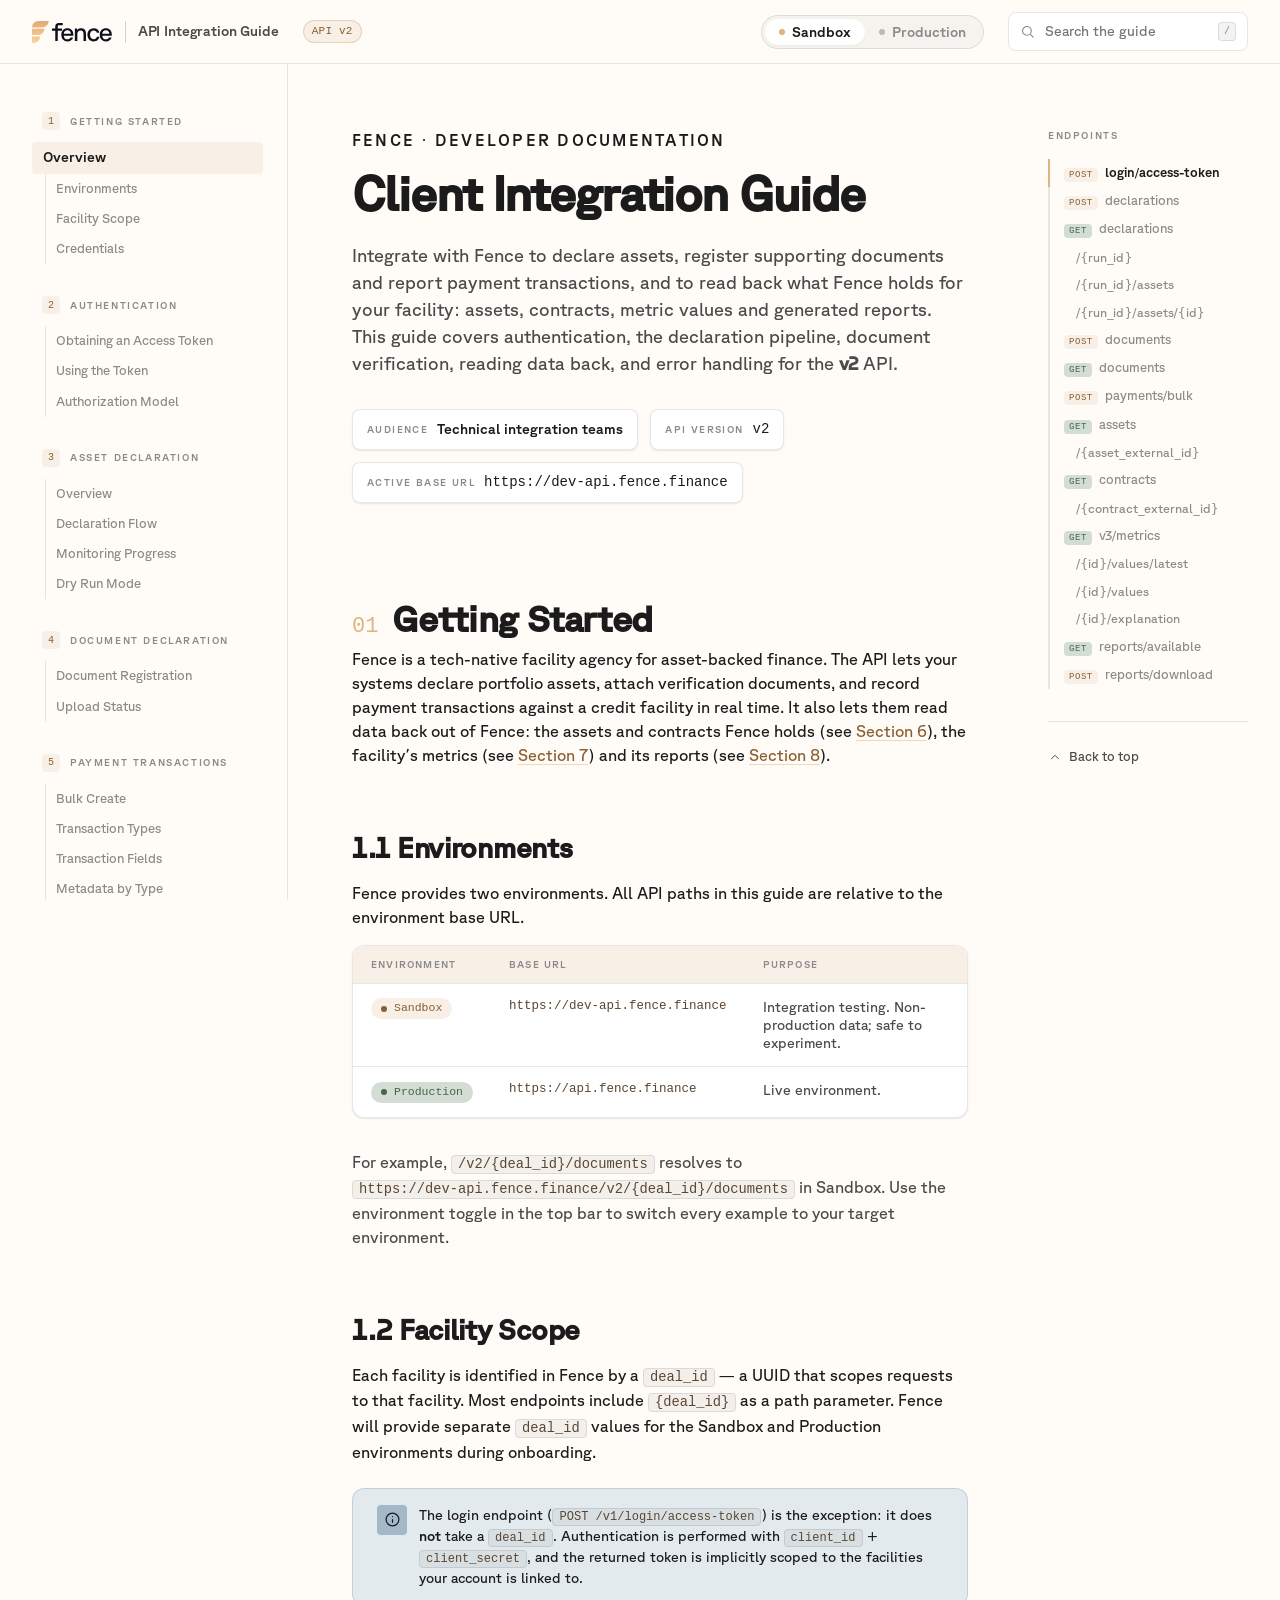
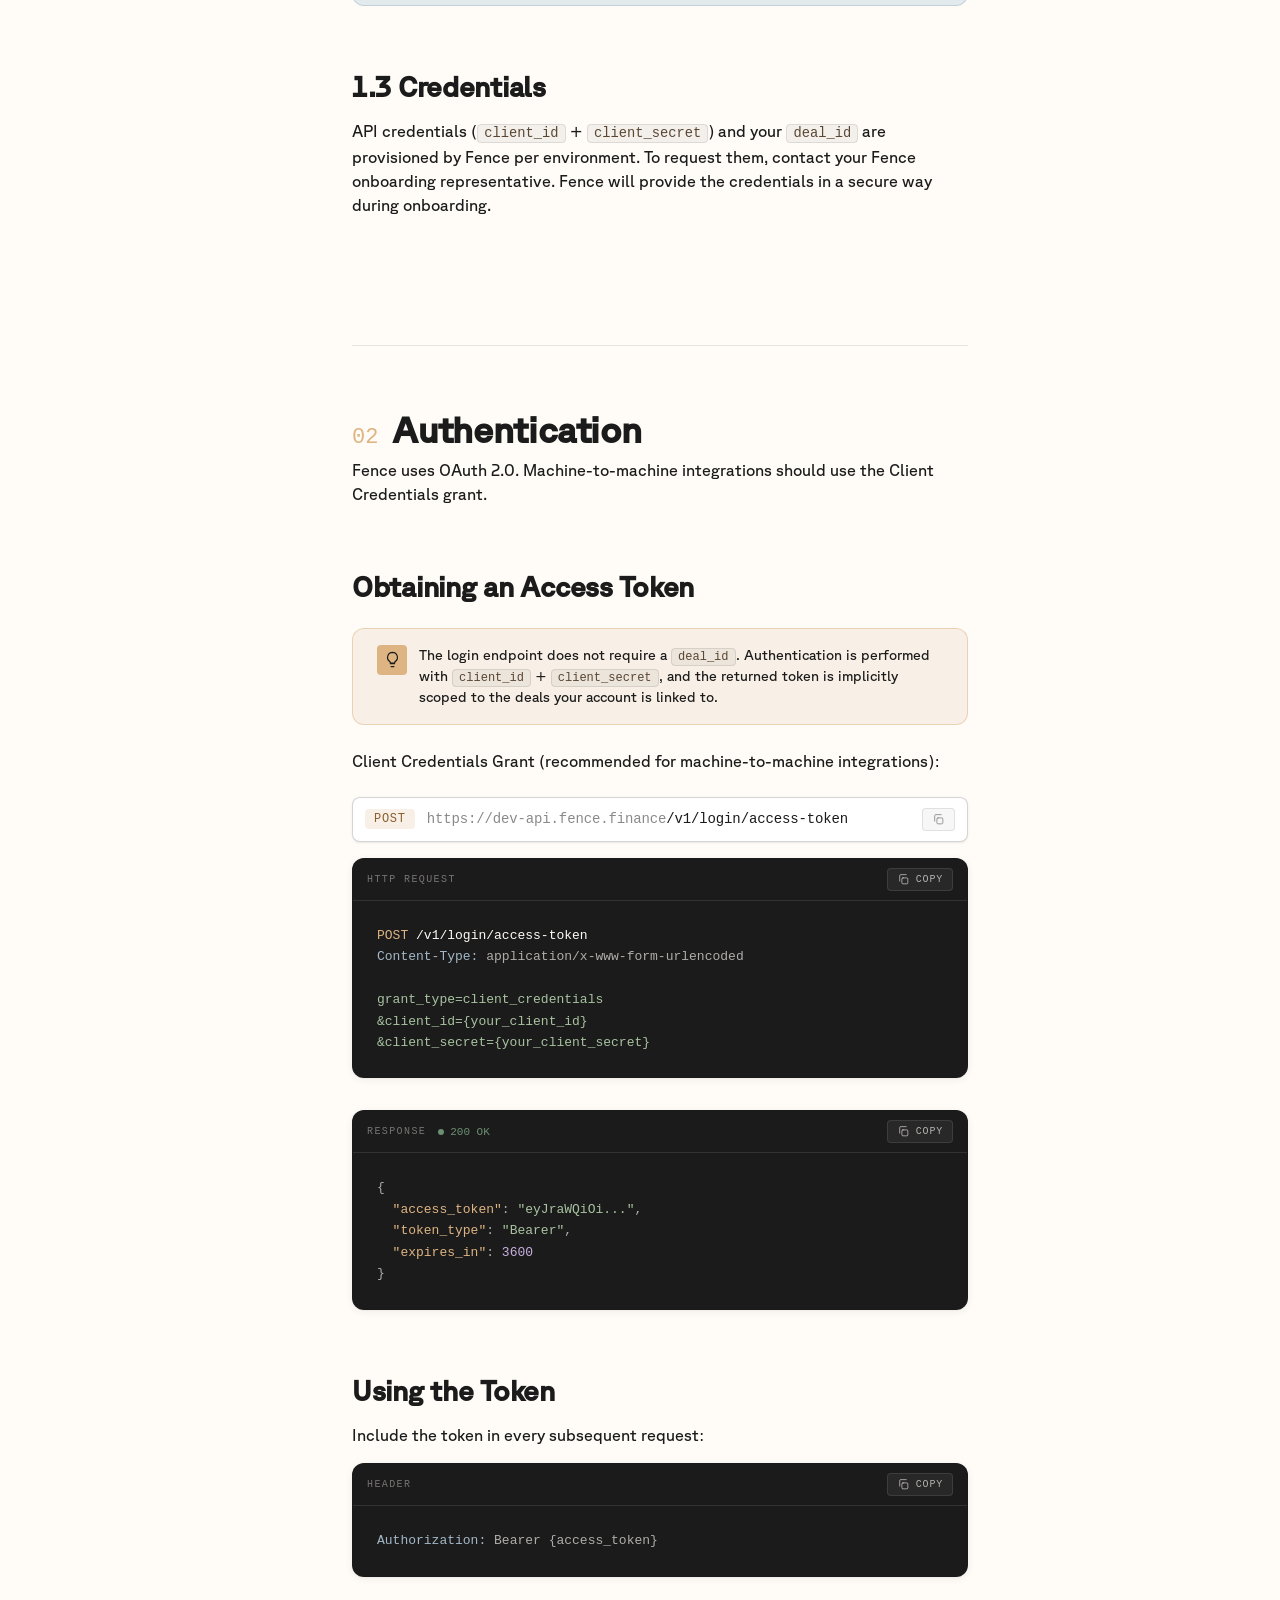
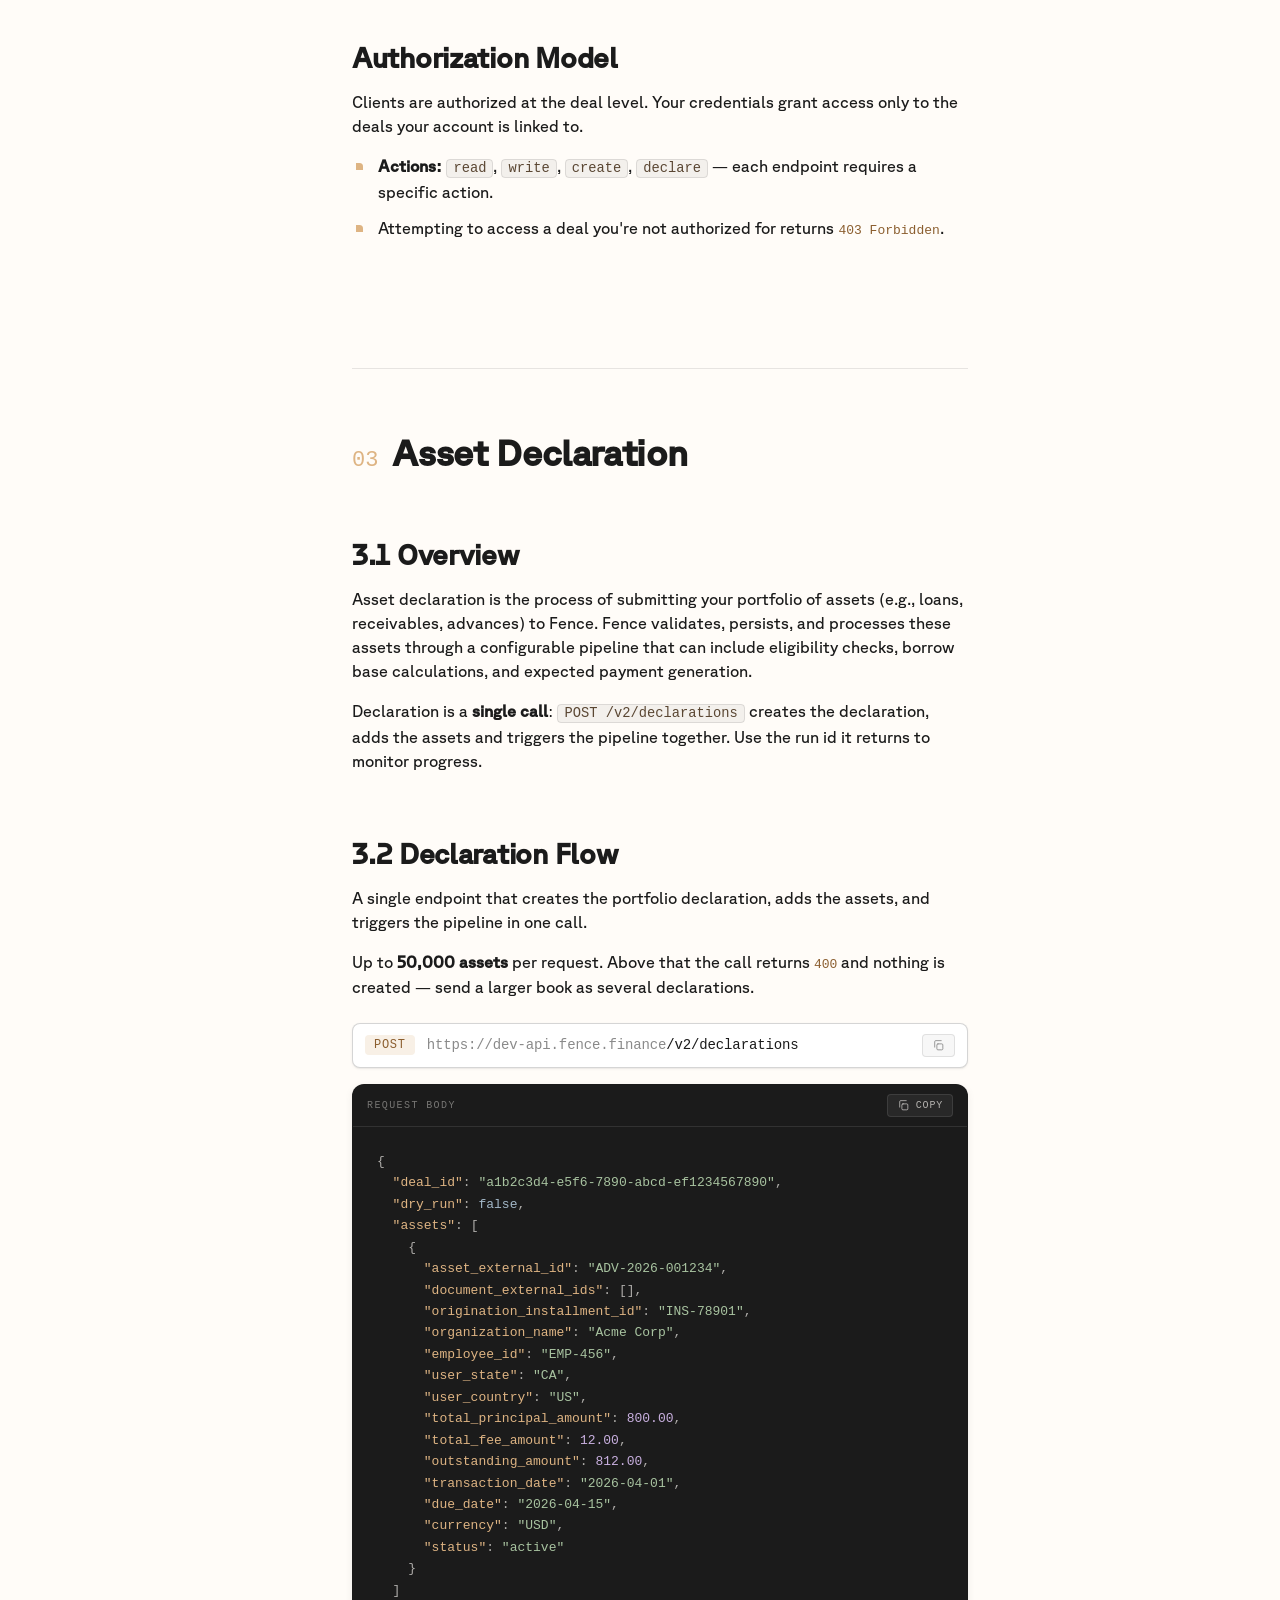
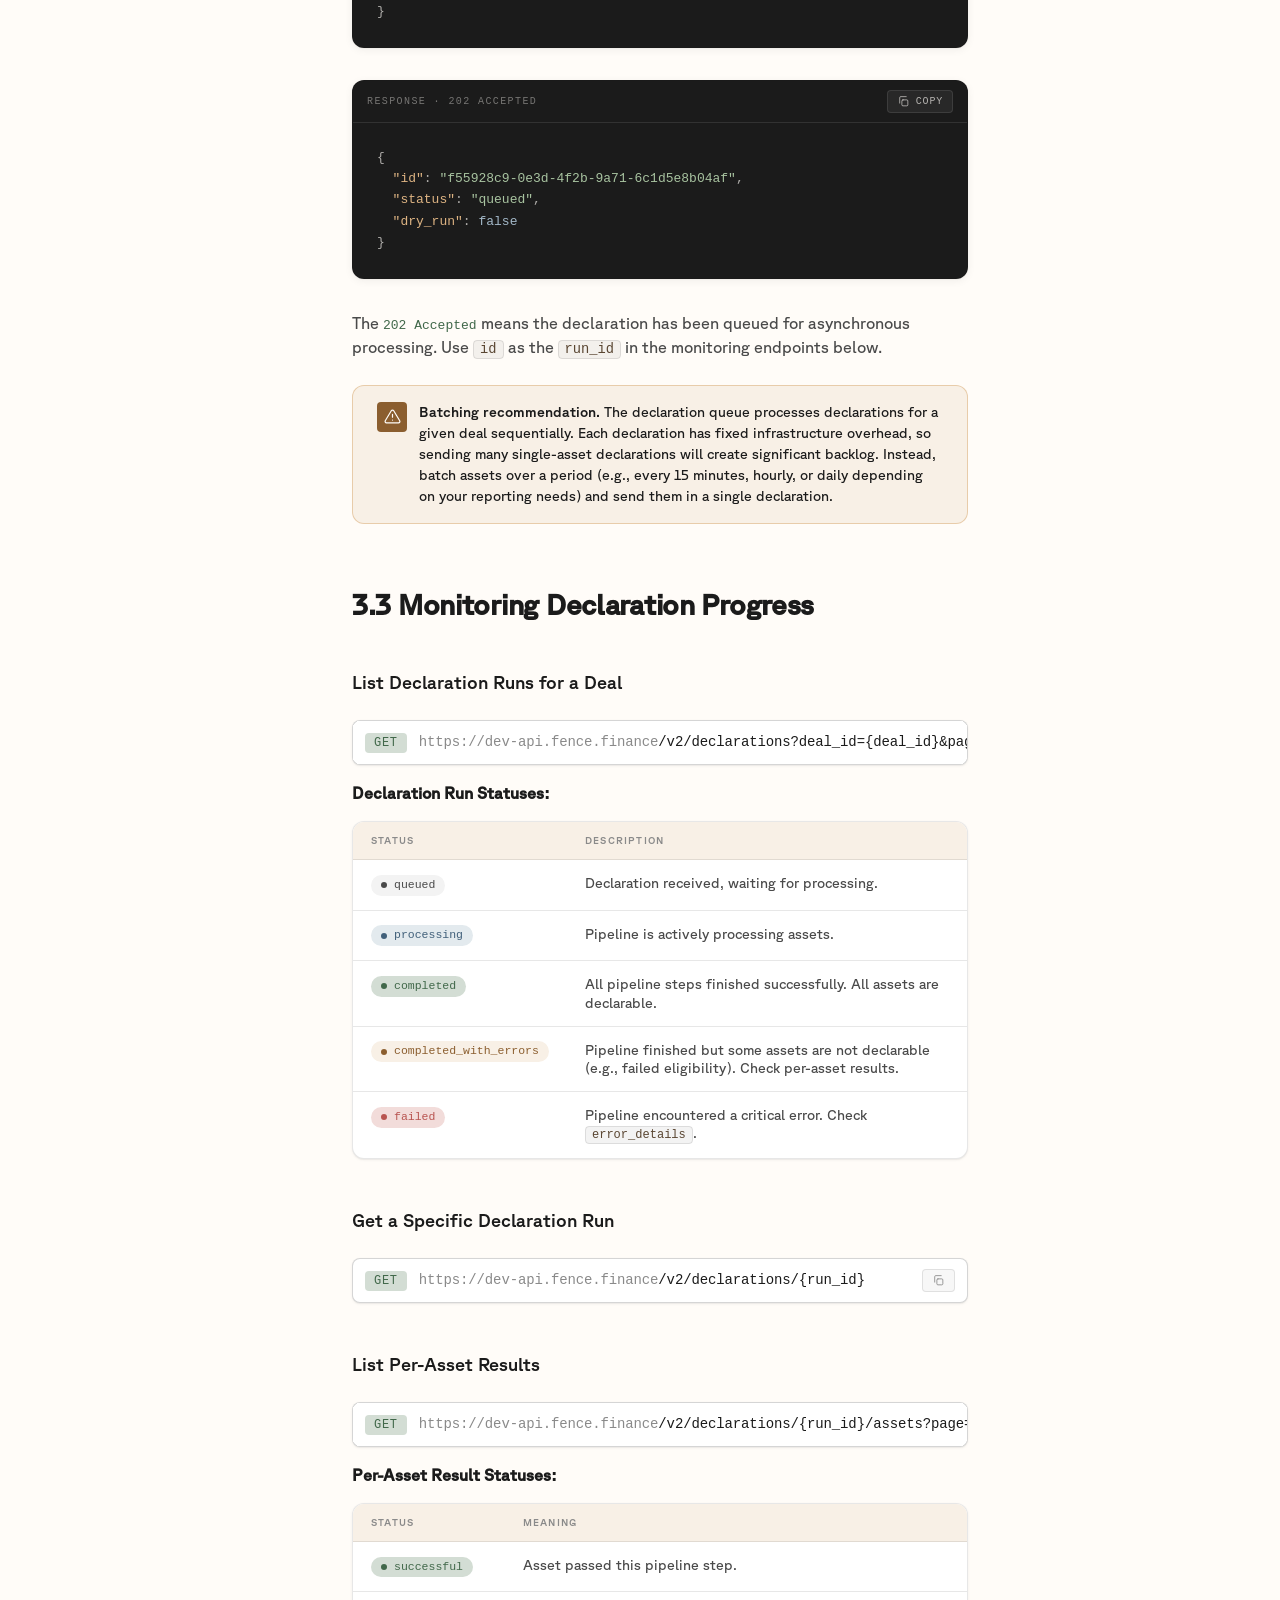
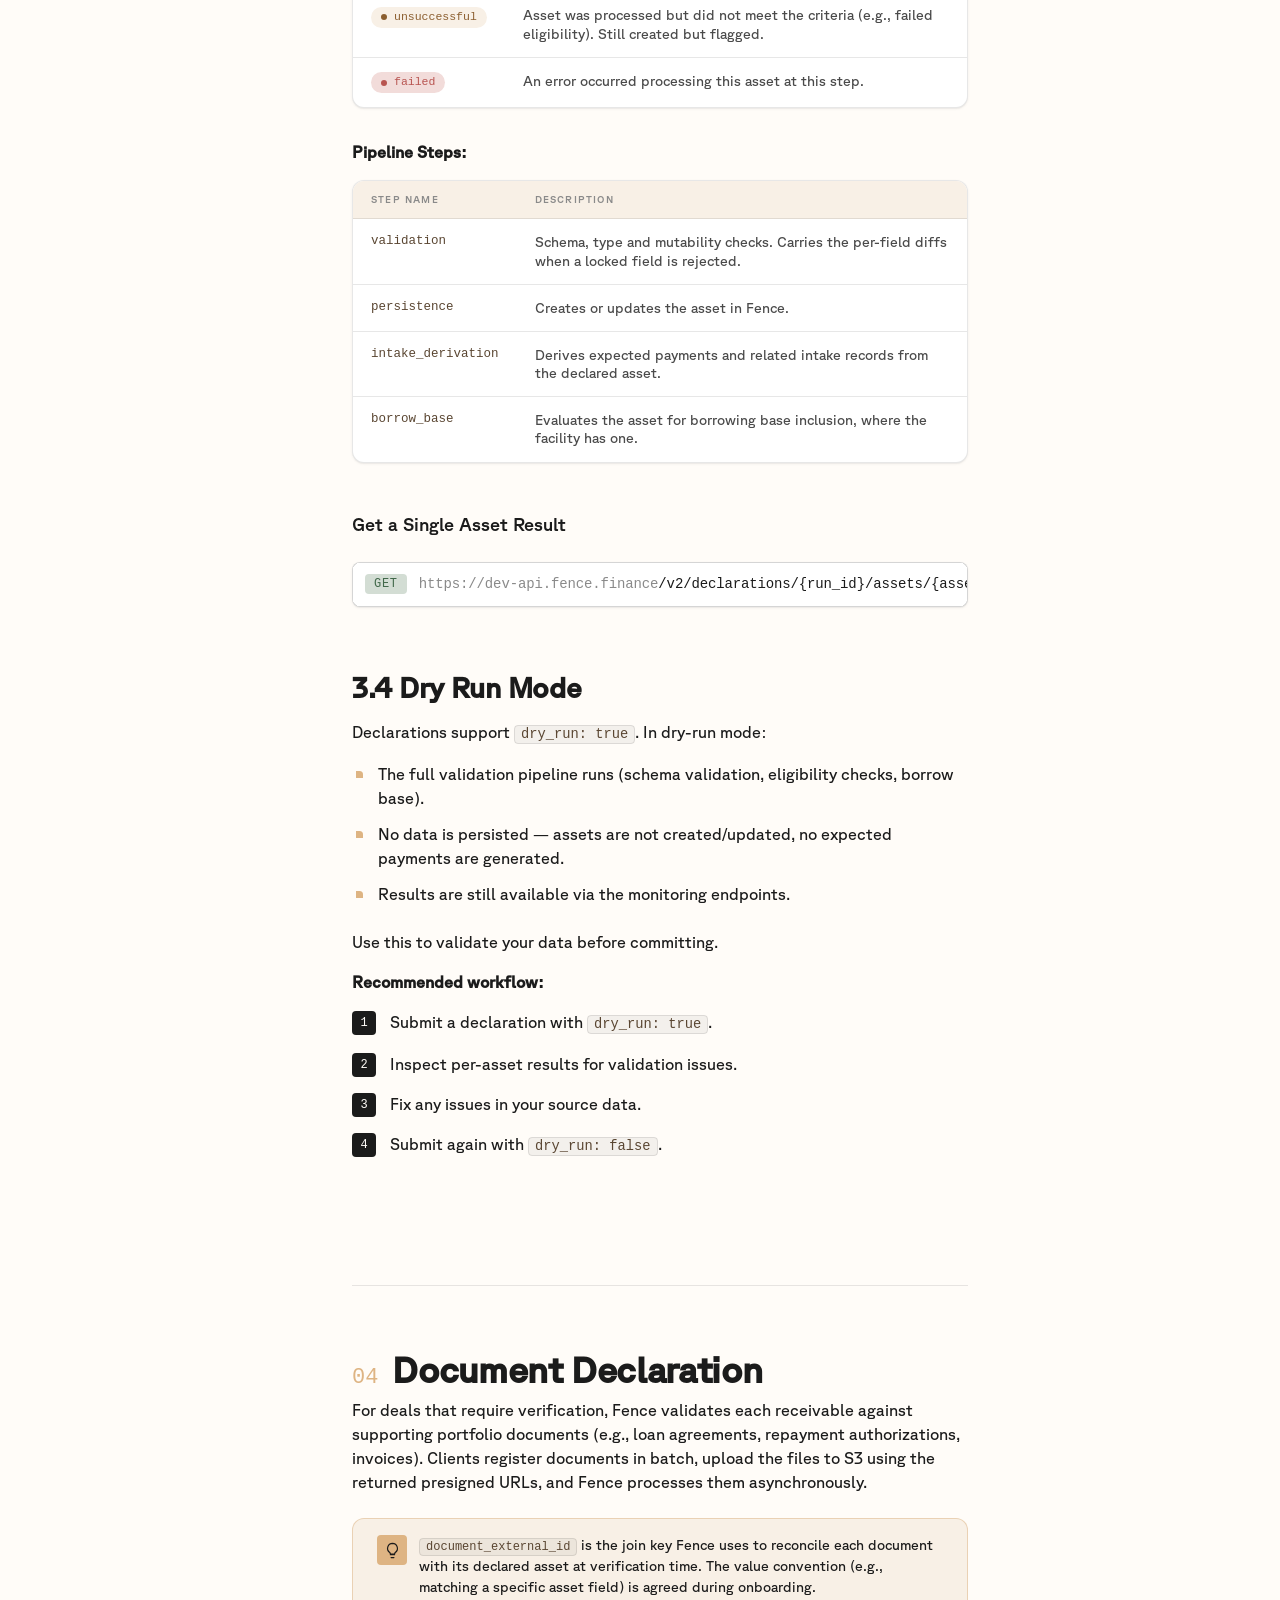
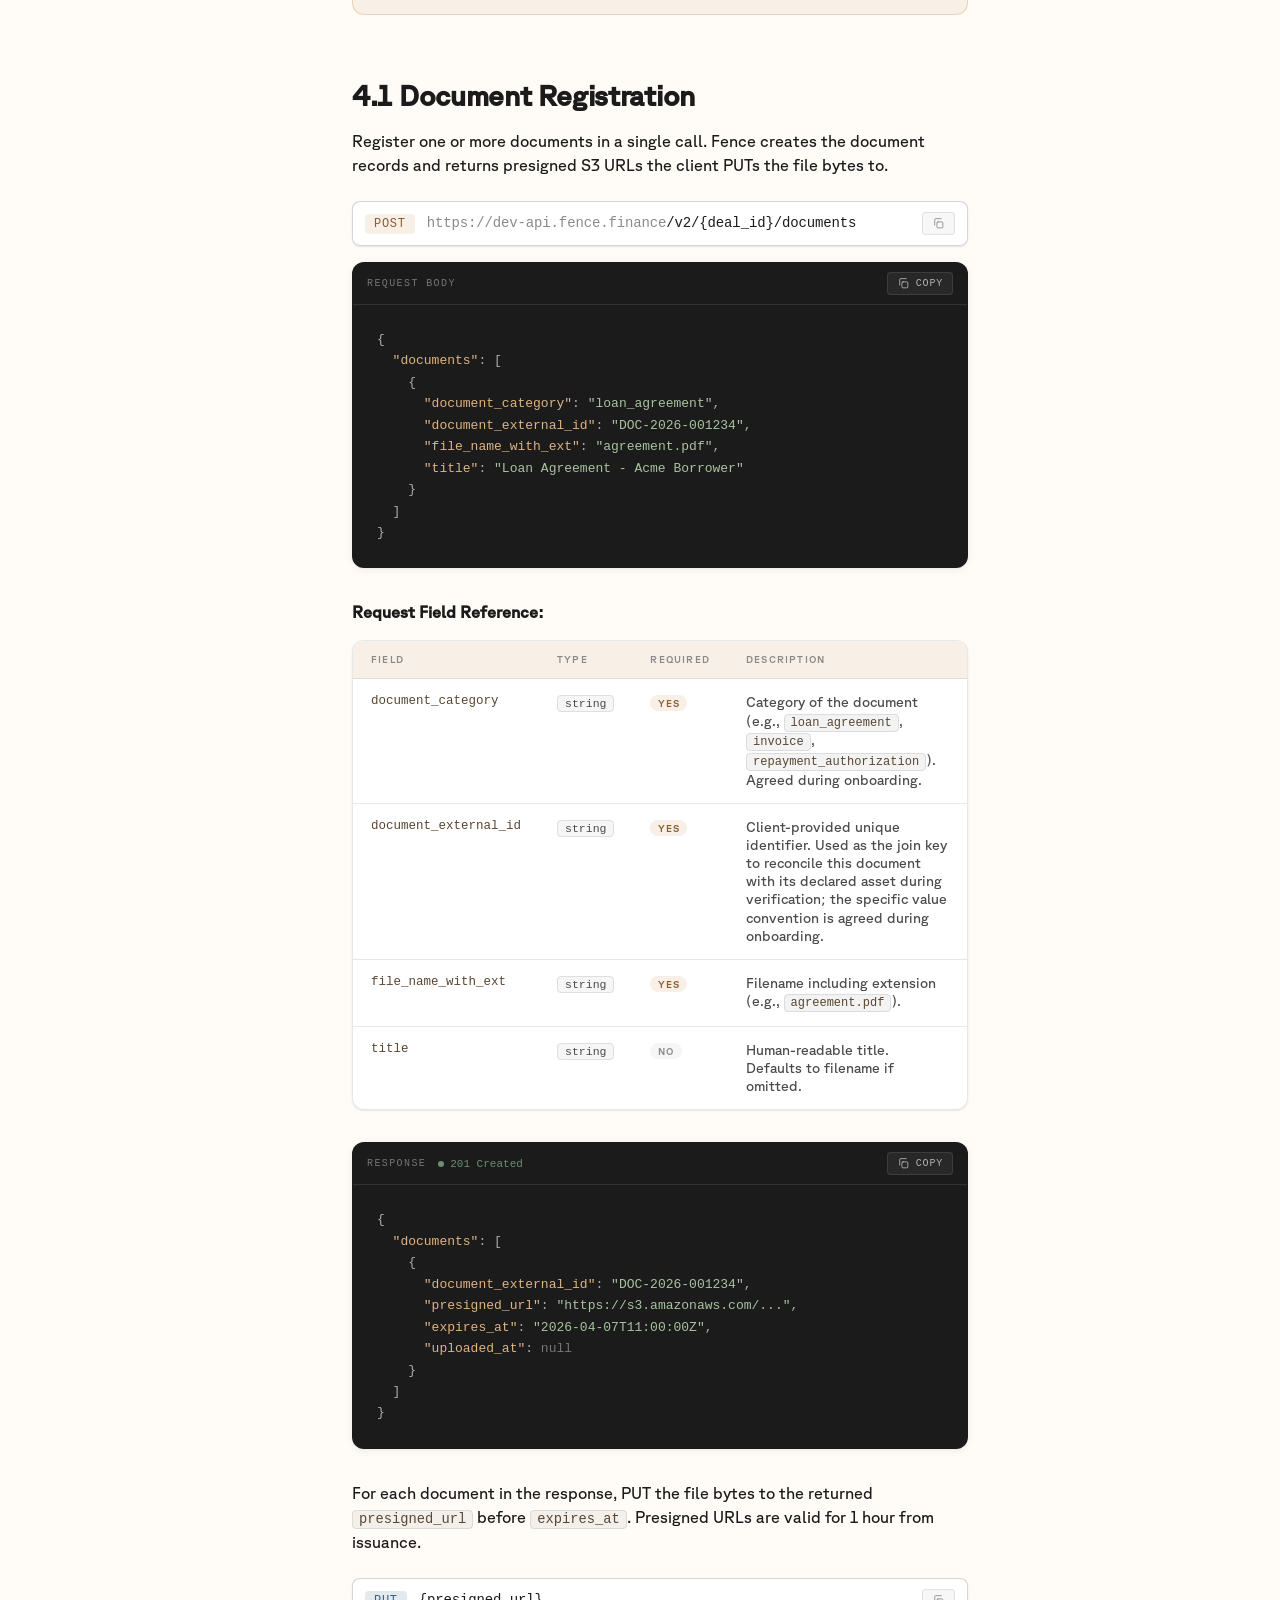
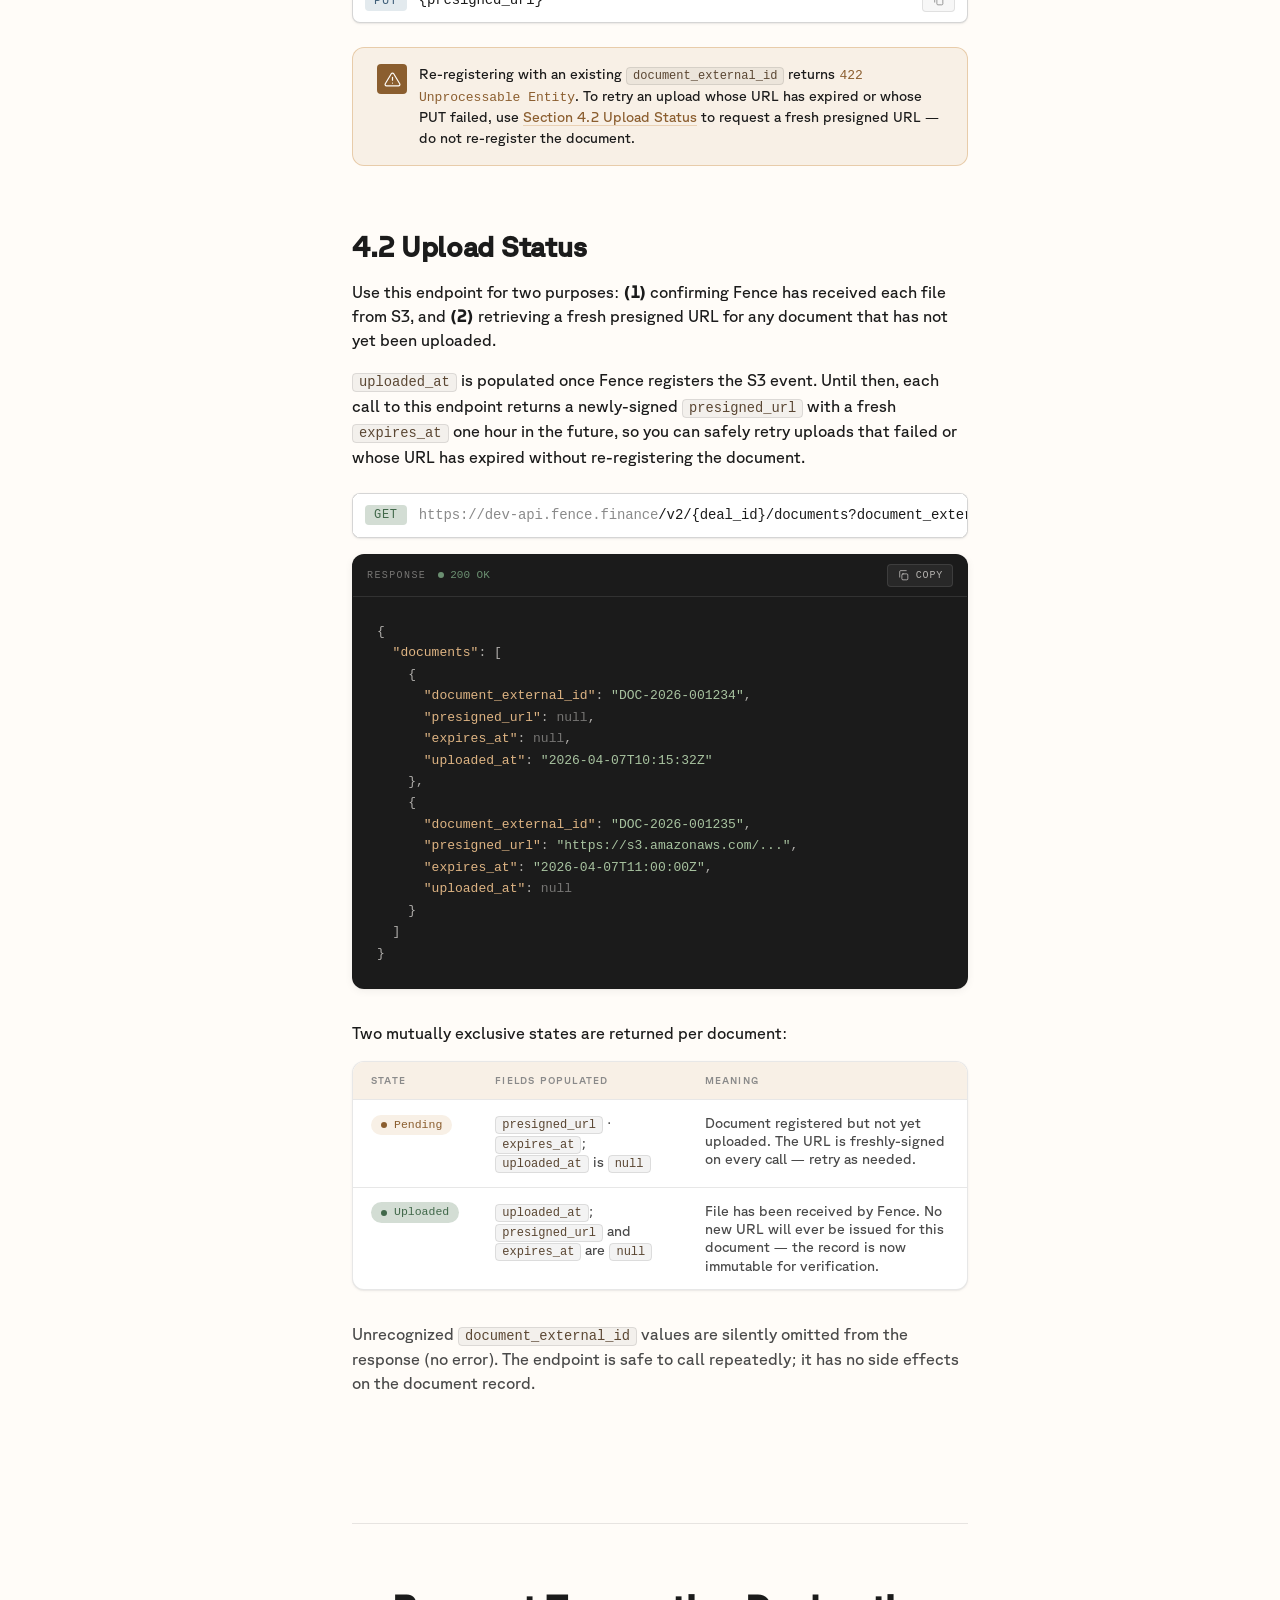
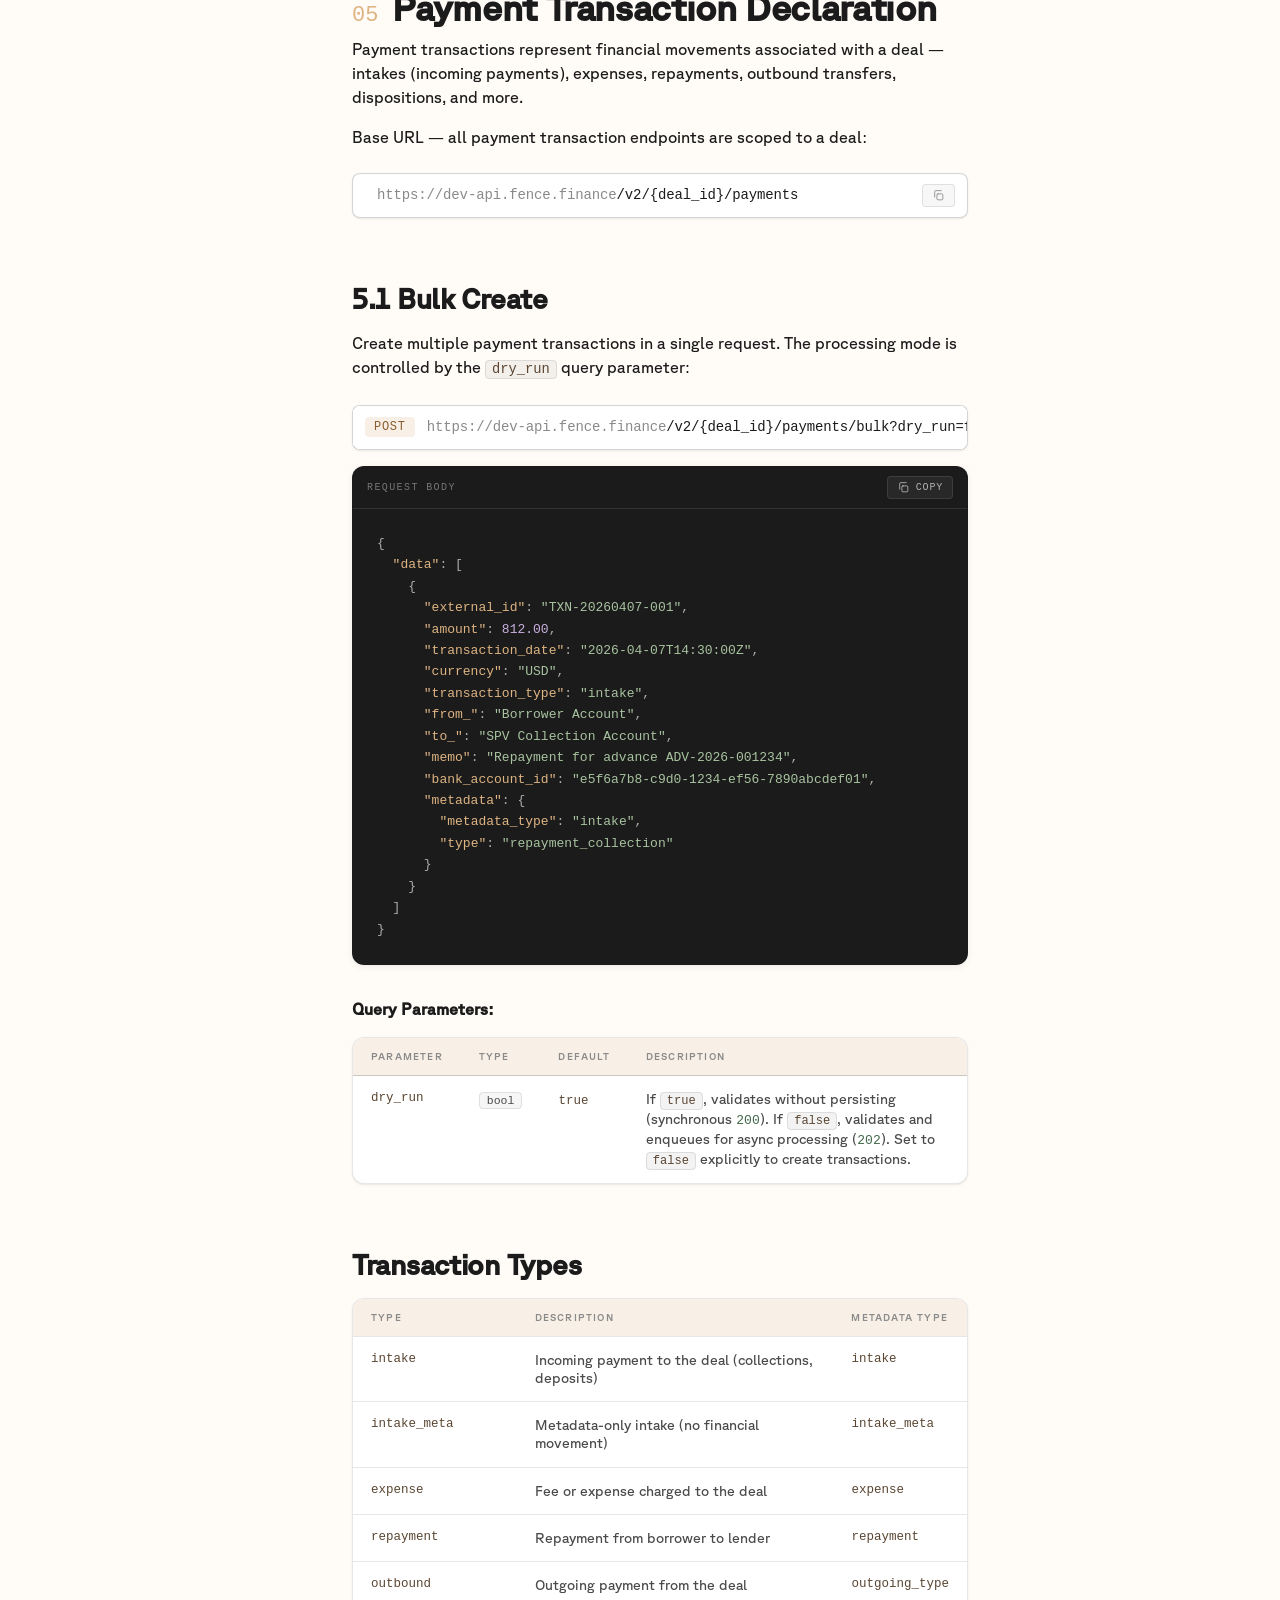
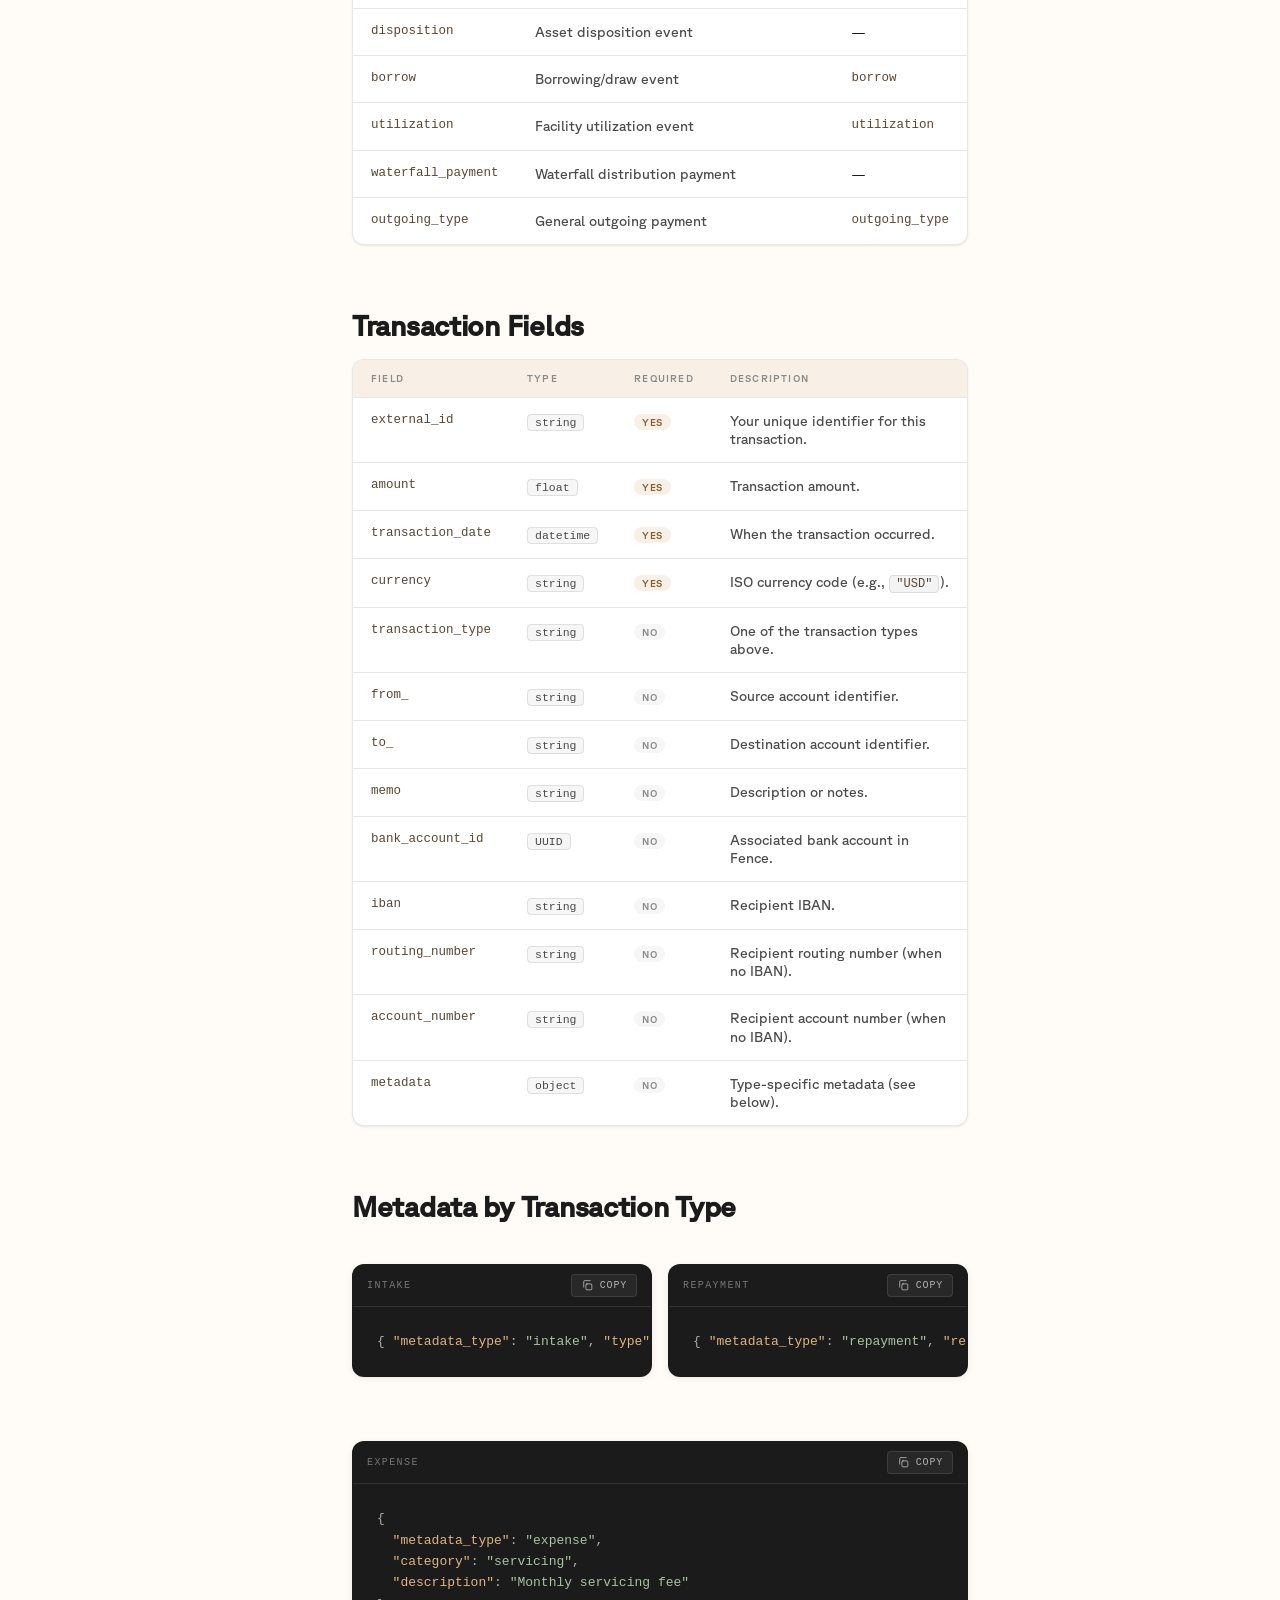
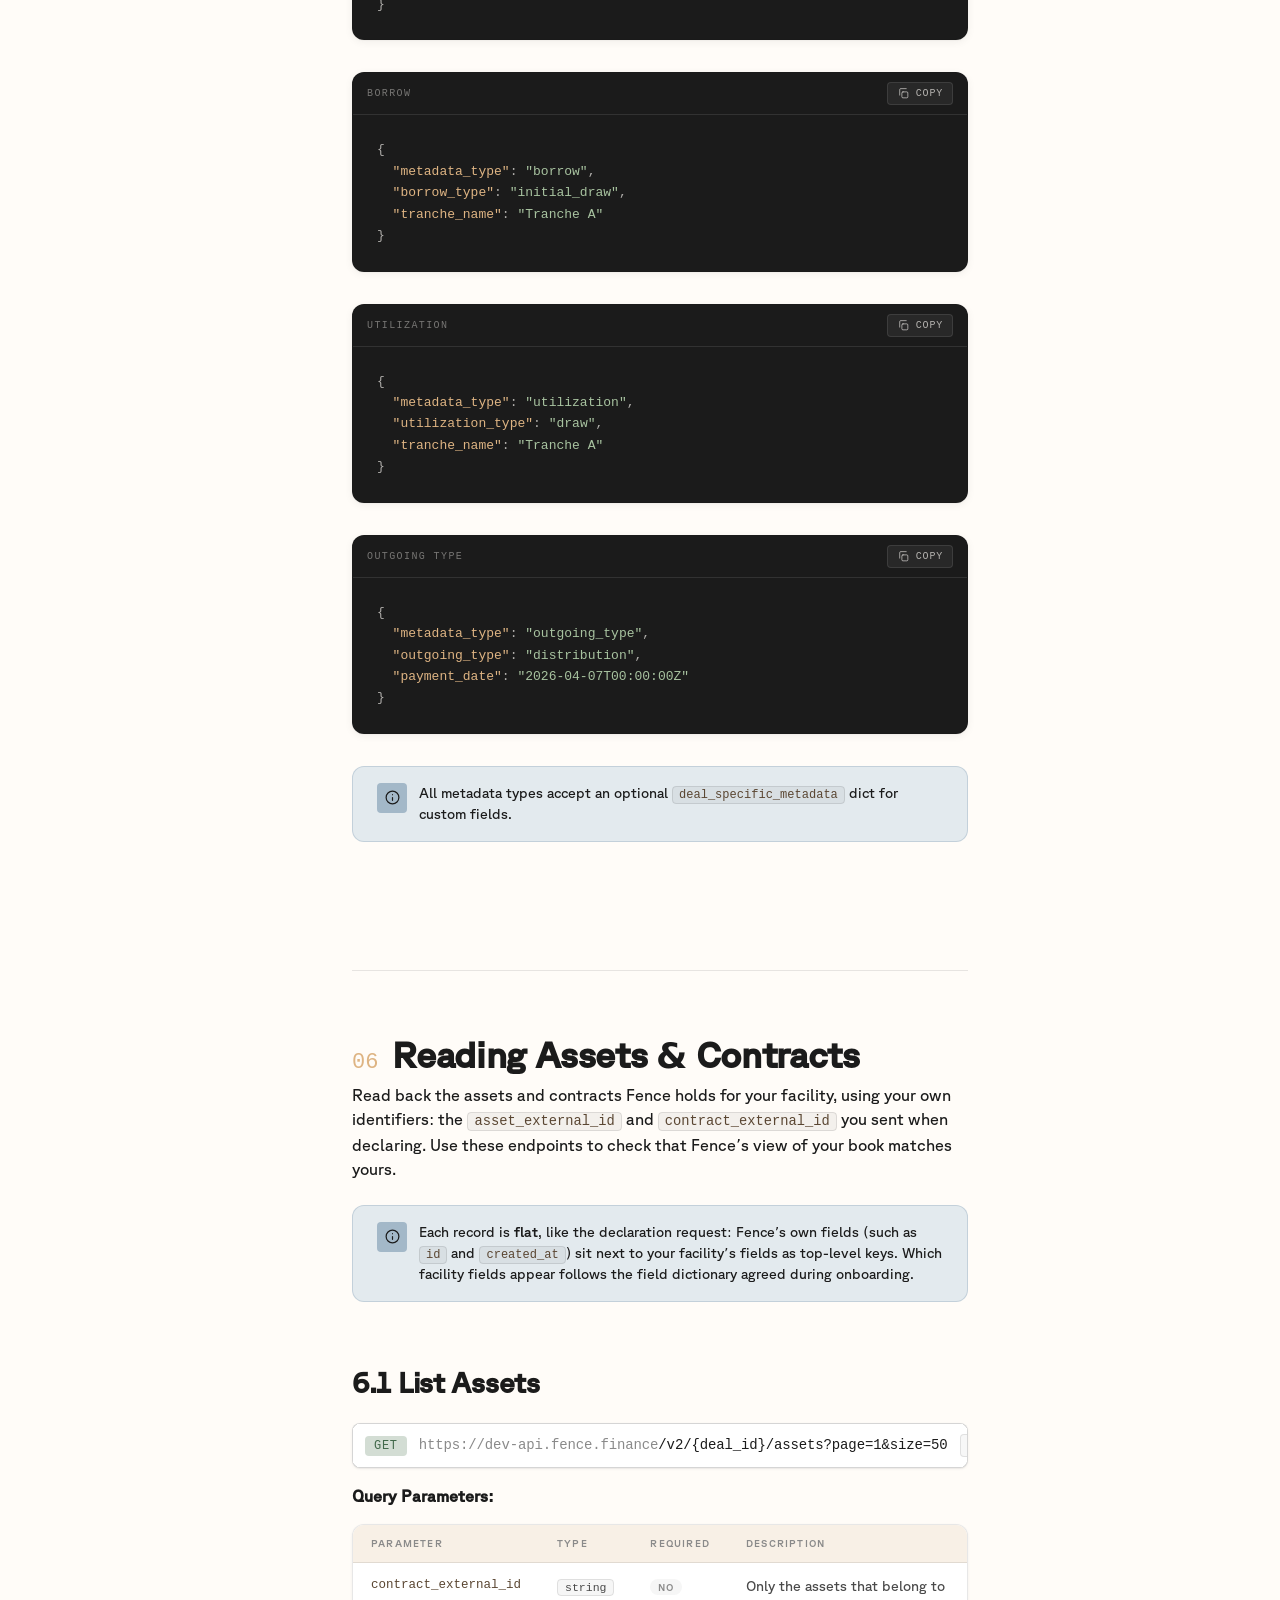
==== commit 64333039: "Document reading back assets and contracts New section 6 covers the read side of what clients declar" ====
--- a/index.html
+++ b/index.html
@@ -70,7 +70,14 @@
       <a class="nav-link sub" href="#txn-metadata">Metadata by Type</a>
     </nav>
     <nav class="nav-group">
-      <p class="nav-group-title"><span class="n">6</span> Reading Metrics</p>
+      <p class="nav-group-title"><span class="n">6</span> Reading Assets &amp; Contracts</p>
+      <a class="nav-link sub" href="#assets-list">List Assets</a>
+      <a class="nav-link sub" href="#assets-get">Get an Asset</a>
+      <a class="nav-link sub" href="#contracts-list">List Contracts</a>
+      <a class="nav-link sub" href="#contracts-get">Get a Contract</a>
+    </nav>
+    <nav class="nav-group">
+      <p class="nav-group-title"><span class="n">7</span> Reading Metrics</p>
       <a class="nav-link sub" href="#metrics-overview">Overview</a>
       <a class="nav-link sub" href="#metrics-list">List Metrics</a>
       <a class="nav-link sub" href="#metrics-latest">Latest Value</a>
@@ -79,17 +86,17 @@
       <a class="nav-link sub" href="#metrics-value-types">Value Types</a>
     </nav>
     <nav class="nav-group">
-      <p class="nav-group-title"><span class="n">7</span> Downloading Reports</p>
+      <p class="nav-group-title"><span class="n">8</span> Downloading Reports</p>
       <a class="nav-link sub" href="#reports-available">Available Reports</a>
       <a class="nav-link sub" href="#reports-download">Download a Report</a>
     </nav>
     <nav class="nav-group">
-      <p class="nav-group-title"><span class="n">8</span> Schemas Reference</p>
+      <p class="nav-group-title"><span class="n">9</span> Schemas Reference</p>
       <a class="nav-link sub" href="#schemas">All Schemas</a>
       <a class="nav-link sub" href="#currencies">Supported Currencies</a>
     </nav>
     <nav class="nav-group">
-      <p class="nav-group-title"><span class="n">9</span> Error Handling</p>
+      <p class="nav-group-title"><span class="n">10</span> Error Handling</p>
       <a class="nav-link sub" href="#status-codes">HTTP Status Codes</a>
       <a class="nav-link sub" href="#pagination">Pagination</a>
       <a class="nav-link sub" href="#idempotency">Idempotency</a>
@@ -105,7 +112,7 @@
       <div class="hero-leaf"></div>
       <p class="eyebrow">Fence · Developer Documentation</p>
       <h1>Client Integration Guide</h1>
-      <p class="lede">Integrate with Fence to declare assets, register supporting documents and report payment transactions, and to read back what Fence holds for your facility: metric values and generated reports. This guide covers authentication, the declaration pipeline, document verification, reading metrics and reports, and error handling for the <strong>v2</strong> API.</p>
+      <p class="lede">Integrate with Fence to declare assets, register supporting documents and report payment transactions, and to read back what Fence holds for your facility: assets, contracts, metric values and generated reports. This guide covers authentication, the declaration pipeline, document verification, reading data back, and error handling for the <strong>v2</strong> API.</p>
       <div class="hero-meta">
         <span class="meta-chip"><span class="k">Audience</span><span class="v">Technical integration teams</span></span>
         <span class="meta-chip"><span class="k">API Version</span><span class="v mono">v2</span></span>
@@ -116,7 +123,7 @@
     <!-- ============ 1. GETTING STARTED ============ -->
     <section id="getting-started">
       <h2 class="sec"><span class="num">01</span> Getting Started</h2>
-      <p class="sec-intro">Fence is a tech-native facility agency for asset-backed finance. The API lets your systems declare portfolio assets, attach verification documents, and record payment transactions against a credit facility in real time. It also lets them read data back out of Fence: the facility’s metrics (see <a class="inline" href="#metrics">Section 6</a>) and its reports (see <a class="inline" href="#reports">Section 7</a>).</p>
+      <p class="sec-intro">Fence is a tech-native facility agency for asset-backed finance. The API lets your systems declare portfolio assets, attach verification documents, and record payment transactions against a credit facility in real time. It also lets them read data back out of Fence: the assets and contracts Fence holds (see <a class="inline" href="#read-back">Section 6</a>), the facility’s metrics (see <a class="inline" href="#metrics">Section 7</a>) and its reports (see <a class="inline" href="#reports">Section 8</a>).</p>
 
       <h3 class="sub" id="environments">1.1 Environments</h3>
       <p>Fence provides two environments. All API paths in this guide are relative to the environment base URL.</p>
@@ -625,12 +632,118 @@
 
     <hr class="sec-divider">
 
-    <!-- ============ 6. READING METRICS ============ -->
+    <!-- ============ 6. READING ASSETS & CONTRACTS ============ -->
+    <section id="read-back">
+      <h2 class="sec"><span class="num">06</span> Reading Assets &amp; Contracts</h2>
+      <p class="sec-intro">Read back the assets and contracts Fence holds for your facility, using your own identifiers: the <code class="tok">asset_external_id</code> and <code class="tok">contract_external_id</code> you sent when declaring. Use these endpoints to check that Fence’s view of your book matches yours.</p>
+      <div class="callout note">
+        <span class="ic-wrap"><svg class="ic" viewBox="0 0 24 24" fill="none" stroke="currentColor" stroke-width="1.7" stroke-linecap="round" stroke-linejoin="round"><circle cx="12" cy="12" r="9"/><path d="M12 16v-4M12 8h.01"/></svg></span>
+        <div class="body">Each record is <strong>flat</strong>, like the declaration request: Fence’s own fields (such as <code class="tok">id</code> and <code class="tok">created_at</code>) sit next to your facility’s fields as top-level keys. Which facility fields appear follows the field dictionary agreed during onboarding.</div>
+      </div>
+
+      <h3 class="sub" id="assets-list">6.1 List Assets</h3>
+      <div class="endpoint">
+        <span class="method get">GET</span>
+        <span class="path"><span class="base env-base">https://dev-api.fence.finance</span>/v2/{deal_id}/assets?page=1&size=50</span>
+        <button class="copy light copy-ep" data-copy="endpoint" aria-label="Copy endpoint"></button>
+      </div>
+      <p><strong>Query Parameters:</strong></p>
+      <div class="table-wrap">
+        <table class="fence-table">
+          <thead><tr><th>Parameter</th><th>Type</th><th>Required</th><th>Description</th></tr></thead>
+          <tbody>
+            <tr><td class="mono nowrap">contract_external_id</td><td><span class="type-pill">string</span></td><td><span class="req no">No</span></td><td><span class="desc">Only the assets that belong to this contract.</span></td></tr>
+            <tr><td class="mono nowrap">fields</td><td><span class="type-pill">string</span></td><td><span class="req no">No</span></td><td><span class="desc">Comma-separated list of facility fields to return, for example <code class="tok">outstanding_amount,status</code>. <code class="tok">id</code>, <code class="tok">deal_id</code> and <code class="tok">created_at</code> are always returned. If omitted, every field is returned.</span></td></tr>
+            <tr><td class="mono nowrap">page</td><td><span class="type-pill">int</span></td><td><span class="req no">No</span></td><td><span class="desc">Page number, starting at 1. Default 1.</span></td></tr>
+            <tr><td class="mono nowrap">size</td><td><span class="type-pill">int</span></td><td><span class="req no">No</span></td><td><span class="desc">Items per page. Default 50.</span></td></tr>
+          </tbody>
+        </table>
+      </div>
+      <p class="muted">Your facility may support more filters on its own fields. These are agreed during onboarding. An invalid filter value returns <span class="httpcode s4">422</span>.</p>
+      <div class="code">
+        <div class="code-head"><span class="lang">Response</span><span class="resp"><span class="dot"></span>200 OK</span><button class="copy" data-copy="code" data-label="Copy"></button></div>
+        <pre><code data-lang="json">{
+  "items": [
+    {
+      "id": "c4d5e6f7-a8b9-4c0d-9e1f-2a3b4c5d6e7f",
+      "deal_id": "a1b2c3d4-e5f6-7890-abcd-ef1234567890",
+      "created_at": "2026-04-01T09:12:44Z",
+      "asset_external_id": "ADV-2026-001234",
+      "origination_installment_id": "INS-78901",
+      "organization_name": "Acme Corp",
+      "total_principal_amount": 800.00,
+      "total_fee_amount": 12.00,
+      "outstanding_amount": 812.00,
+      "transaction_date": "2026-04-01",
+      "due_date": "2026-04-15",
+      "currency": "USD",
+      "status": "active"
+    }
+  ],
+  "total": 1,
+  "page": 1,
+  "size": 50,
+  "pages": 1
+}</code></pre>
+      </div>
+      <p class="muted">The list is paginated with <code class="tok">page</code> and <code class="tok">size</code>; see <a class="inline" href="#pagination">Pagination</a>. Use <code class="tok">fields</code> to keep large pages small.</p>
+
+      <h3 class="sub" id="assets-get">6.2 Get an Asset</h3>
+      <div class="endpoint">
+        <span class="method get">GET</span>
+        <span class="path"><span class="base env-base">https://dev-api.fence.finance</span>/v2/{deal_id}/assets/{asset_external_id}</span>
+        <button class="copy light copy-ep" data-copy="endpoint" aria-label="Copy endpoint"></button>
+      </div>
+      <p>Returns one asset, with the same fields as an item of the list above. Returns <span class="httpcode s4">404</span> if no asset with this <code class="tok">asset_external_id</code> exists for the deal.</p>
+
+      <h3 class="sub" id="contracts-list">6.3 List Contracts</h3>
+      <div class="endpoint">
+        <span class="method get">GET</span>
+        <span class="path"><span class="base env-base">https://dev-api.fence.finance</span>/v2/{deal_id}/contracts?page=1&size=50</span>
+        <button class="copy light copy-ep" data-copy="endpoint" aria-label="Copy endpoint"></button>
+      </div>
+      <p><strong>Query Parameters:</strong></p>
+      <div class="table-wrap">
+        <table class="fence-table">
+          <thead><tr><th>Parameter</th><th>Type</th><th>Required</th><th>Description</th></tr></thead>
+          <tbody>
+            <tr><td class="mono nowrap">external_id</td><td><span class="type-pill">string</span></td><td><span class="req no">No</span></td><td><span class="desc">Only the contract with this <code class="tok">contract_external_id</code>.</span></td></tr>
+            <tr><td class="mono nowrap">is_eligible</td><td><span class="type-pill">bool</span></td><td><span class="req no">No</span></td><td><span class="desc">Only eligible (<code class="tok">true</code>) or only ineligible (<code class="tok">false</code>) contracts.</span></td></tr>
+            <tr><td class="mono nowrap">page</td><td><span class="type-pill">int</span></td><td><span class="req no">No</span></td><td><span class="desc">Page number, starting at 1. Default 1.</span></td></tr>
+            <tr><td class="mono nowrap">size</td><td><span class="type-pill">int</span></td><td><span class="req no">No</span></td><td><span class="desc">Items per page. Default 50.</span></td></tr>
+          </tbody>
+        </table>
+      </div>
+      <p>The response uses the same <code class="tok">items</code> / <code class="tok">total</code> / <code class="tok">page</code> / <code class="tok">size</code> / <code class="tok">pages</code> envelope as the asset list. Each item looks like this:</p>
+      <div class="code">
+        <div class="code-head"><span class="lang">Contract</span><button class="copy" data-copy="code" data-label="Copy"></button></div>
+        <pre><code data-lang="json">{
+  "id": "0e1f2a3b-4c5d-4e6f-8a7b-9c0d1e2f3a4b",
+  "created_at": "2026-04-01T09:12:40Z",
+  "external_id": "CTR-2026-000567",
+  "is_eligible": true,
+  "organization_name": "Acme Corp"
+}</code></pre>
+      </div>
+      <p class="muted">In a contract record, your identifier is returned as <code class="tok">external_id</code>. <code class="tok">is_eligible</code> says whether the contract currently meets the facility’s eligibility criteria.</p>
+
+      <h3 class="sub" id="contracts-get">6.4 Get a Contract</h3>
+      <div class="endpoint">
+        <span class="method get">GET</span>
+        <span class="path"><span class="base env-base">https://dev-api.fence.finance</span>/v2/{deal_id}/contracts/{contract_external_id}</span>
+        <button class="copy light copy-ep" data-copy="endpoint" aria-label="Copy endpoint"></button>
+      </div>
+      <p>Returns one contract, with the same fields as an item of the list above. Returns <span class="httpcode s4">404</span> if no contract with this <code class="tok">contract_external_id</code> exists for the deal.</p>
+    </section>
+
+    <hr class="sec-divider">
+
+    <!-- ============ 7. READING METRICS ============ -->
     <section id="metrics">
-      <h2 class="sec"><span class="num">06</span> Reading Metrics</h2>
+      <h2 class="sec"><span class="num">07</span> Reading Metrics</h2>
       <p class="sec-intro">Fence calculates a set of metrics for each facility, for example outstanding principal, borrowing base, concentration limits or covenant tests, and stores every reading with the date it applies to. These are the same figures shown in the Fence dashboard. The endpoints below let your systems read them.</p>
 
-      <h3 class="sub" id="metrics-overview">6.1 Overview</h3>
+      <h3 class="sub" id="metrics-overview">7.1 Overview</h3>
       <p>A <strong>metric definition</strong> describes one figure: its name, description and status. A <strong>metric value</strong> is one stored reading of that figure for a given <code class="tok">as_of_date</code>. The usual flow is:</p>
       <ol class="fence-list">
         <li>List the metric definitions for your deal and keep the <code class="tok">id</code> of the ones you need.</li>
@@ -643,10 +756,10 @@
       </div>
       <div class="callout tip">
         <span class="ic-wrap"><svg class="ic" viewBox="0 0 24 24" fill="none" stroke="currentColor" stroke-width="1.7" stroke-linecap="round" stroke-linejoin="round"><path d="M9 18h6M10 22h4M12 2a7 7 0 0 0-4 12.7c.6.5 1 1.3 1 2.1V17h6v-.2c0-.8.4-1.6 1-2.1A7 7 0 0 0 12 2Z"/></svg></span>
-        <div class="body">These endpoints are not paginated: each returns a plain JSON array. When reading value history, always send a date range (see <a class="inline" href="#metrics-history">6.4</a>) so the response stays small.</div>
-      </div>
-
-      <h3 class="sub" id="metrics-list">6.2 List Metric Definitions</h3>
+        <div class="body">These endpoints are not paginated: each returns a plain JSON array. When reading value history, always send a date range (see <a class="inline" href="#metrics-history">7.4</a>) so the response stays small.</div>
+      </div>
+
+      <h3 class="sub" id="metrics-list">7.2 List Metric Definitions</h3>
       <p>Returns the metric definitions for the deals your credentials can access.</p>
       <div class="endpoint">
         <span class="method get">GET</span>
@@ -671,28 +784,13 @@
     "name": "outstanding_principal",
     "status": "core",
     "description": "Total outstanding principal of the eligible portfolio.",
-    "calculation_strategy_name": "declarative",
-    "metadata": {},
-    "analytics_visualization_compatible": true
+    "metadata": {}
   }
 ]</code></pre>
       </div>
-      <p><strong>Metric Definition Statuses:</strong></p>
-      <div class="table-wrap">
-        <table class="fence-table">
-          <thead><tr><th>Status</th><th>Meaning</th></tr></thead>
-          <tbody>
-            <tr><td><span class="sbadge ok"><span class="dot"></span>core</span></td><td><span class="desc">Calculated on Fence’s regular schedule. Use these for reporting and integrations.</span></td></tr>
-            <tr><td><span class="sbadge info"><span class="dot"></span>on-demand</span></td><td><span class="desc">Calculated only when requested, so readings can be less frequent.</span></td></tr>
-            <tr><td><span class="sbadge info"><span class="dot"></span>long_running_service</span></td><td><span class="desc">Calculated by a separate, longer-running process.</span></td></tr>
-            <tr><td><span class="sbadge neutral"><span class="dot"></span>draft</span></td><td><span class="desc">Being set up and not ready yet. Do not rely on its values.</span></td></tr>
-            <tr><td><span class="sbadge warn"><span class="dot"></span>deprecated</span></td><td><span class="desc">No longer calculated. Past readings are kept, but no new ones will be added.</span></td></tr>
-          </tbody>
-        </table>
-      </div>
-      <p class="muted">The list includes metrics in every status. Filter on <code class="tok">status</code> on your side. In most cases you want <code class="tok">core</code>.</p>
-
-      <h3 class="sub" id="metrics-latest">6.3 Get the Latest Value</h3>
+      <p>Use the metrics whose <code class="tok">status</code> is <code class="tok">core</code>: these are the facility’s live figures, updated on Fence’s regular schedule. The list can also return metrics with other statuses. They are not meant for integrations, so ignore them.</p>
+
+      <h3 class="sub" id="metrics-latest">7.3 Get the Latest Value</h3>
       <p>Returns the most recent stored reading of one metric.</p>
       <div class="endpoint">
         <span class="method get">GET</span>
@@ -712,9 +810,9 @@
   "metadata": null
 }</code></pre>
       </div>
-      <p class="muted">In this example the amount is <code class="tok">1250000000 / 10^2</code> = 12,500,000.00 USD. See <a class="inline" href="#metrics-value-types">6.6 Value Types</a>. Returns <span class="httpcode s4">404</span> if the metric has no stored value yet, or if the metric does not exist or belongs to a deal you cannot access.</p>
-
-      <h3 class="sub" id="metrics-history">6.4 List Value History</h3>
+      <p class="muted">In this example the amount is <code class="tok">1250000000 / 10^2</code> = 12,500,000.00 USD. See <a class="inline" href="#metrics-value-types">7.6 Value Types</a>. Returns <span class="httpcode s4">404</span> if the metric has no stored value yet, or if the metric does not exist or belongs to a deal you cannot access.</p>
+
+      <h3 class="sub" id="metrics-history">7.4 List Value History</h3>
       <p>Returns the stored readings of one metric, filtered by date.</p>
       <div class="endpoint">
         <span class="method get">GET</span>
@@ -733,14 +831,14 @@
           </tbody>
         </table>
       </div>
-      <p>The response is an array of the same objects as in <a class="inline" href="#metrics-latest">6.3</a>. Without any filter it returns the metric’s full history.</p>
+      <p>The response is an array of the same objects as in <a class="inline" href="#metrics-latest">7.3</a>. Without any filter it returns the metric’s full history.</p>
       <div class="callout note">
         <span class="ic-wrap"><svg class="ic" viewBox="0 0 24 24" fill="none" stroke="currentColor" stroke-width="1.7" stroke-linecap="round" stroke-linejoin="round"><circle cx="12" cy="12" r="9"/><path d="M12 16v-4M12 8h.01"/></svg></span>
         <div class="body"><code class="tok">as_of_date</code> is the date the figure describes. <code class="tok">created_at</code> is when Fence stored it. Fence can store a corrected reading for a past date, so to stay in sync, poll with <code class="tok">created_at_gte</code> set to the time of your previous poll.</div>
       </div>
       <p class="muted">You can also fetch a single reading by its id: <code class="tok">GET /v3/metrics/{metric_definition_id}/values/{metric_value_id}</code>.</p>
 
-      <h3 class="sub" id="metrics-explanation">6.5 Get a Metric Explanation</h3>
+      <h3 class="sub" id="metrics-explanation">7.5 Get a Metric Explanation</h3>
       <p>Returns how a metric is calculated: where its data comes from, the formula, and the meaning of each term.</p>
       <div class="endpoint">
         <span class="method get">GET</span>
@@ -771,8 +869,8 @@
       </div>
       <p class="muted">Formulas are written in LaTeX. When a term is itself another metric, its <code class="tok">metric_definition_id</code> is set so you can follow it. Not every metric has an explanation yet. Those return <span class="httpcode s2">200</span> with a <code class="tok">null</code> body.</p>
 
-      <h3 class="sub" id="metrics-value-types">6.6 Value Types</h3>
-      <p>The shape of <code class="tok">value</code> depends on <code class="tok">value_type</code>. Compare <code class="tok">value_type</code> without regard to case: a few older readings store it with a capital letter (for example <code class="tok">"Amount"</code>).</p>
+      <h3 class="sub" id="metrics-value-types">7.6 Value Types</h3>
+      <p>The shape of <code class="tok">value</code> depends on <code class="tok">value_type</code>. Compare <code class="tok">value_type</code> without regard to case.</p>
       <div class="table-wrap">
         <table class="fence-table">
           <thead><tr><th>value_type</th><th>Shape of value</th></tr></thead>
@@ -792,12 +890,12 @@
 
     <hr class="sec-divider">
 
-    <!-- ============ 7. DOWNLOADING REPORTS ============ -->
+    <!-- ============ 8. DOWNLOADING REPORTS ============ -->
     <section id="reports">
-      <h2 class="sec"><span class="num">07</span> Downloading Reports</h2>
+      <h2 class="sec"><span class="num">08</span> Downloading Reports</h2>
       <p class="sec-intro">Fence generates reports for each facility, for example borrowing base certificates, portfolio tapes or covenant reports. Which reports exist depends on the facility and is agreed during onboarding. Downloading one takes two calls: list the reports available for your deal, then request a download link for the one you want.</p>
 
-      <h3 class="sub" id="reports-available">7.1 List Available Reports</h3>
+      <h3 class="sub" id="reports-available">8.1 List Available Reports</h3>
       <div class="endpoint">
         <span class="method get">GET</span>
         <span class="path"><span class="base env-base">https://dev-api.fence.finance</span>/v2/{deal_id}/reports/available</span>
@@ -822,9 +920,8 @@
 ]</code></pre>
       </div>
       <p>Each report lists the parameters it accepts in <code class="tok">report_params</code>. <code class="tok">input_type</code> is one of <code class="tok">text</code>, <code class="tok">date</code>, <code class="tok">number</code> or <code class="tok">boolean</code>. When <code class="tok">options</code> is set, the value must be one of those options. <code class="tok">report_type</code> is the file format: <code class="tok">pdf</code>, <code class="tok">excel</code> (.xlsx), <code class="tok">csv</code> or <code class="tok">txt</code>.</p>
-      <p class="muted">The response also carries fields Fence uses for its own scheduled uploads, such as <code class="tok">auto_upload</code> and <code class="tok">document_category</code>. You can ignore them.</p>
-
-      <h3 class="sub" id="reports-download">7.2 Download a Report</h3>
+
+      <h3 class="sub" id="reports-download">8.2 Download a Report</h3>
       <p>Generates the report and returns a temporary link to the file.</p>
       <div class="endpoint">
         <span class="method post">POST</span>
@@ -844,7 +941,7 @@
         <table class="fence-table">
           <thead><tr><th>Field</th><th>Type</th><th>Required</th><th>Description</th></tr></thead>
           <tbody>
-            <tr><td class="mono nowrap">report_name</td><td><span class="type-pill">string</span></td><td><span class="req yes">Yes</span></td><td><span class="desc">A <code class="tok">report_name</code> from <a class="inline" href="#reports-available">7.1</a>.</span></td></tr>
+            <tr><td class="mono nowrap">report_name</td><td><span class="type-pill">string</span></td><td><span class="req yes">Yes</span></td><td><span class="desc">A <code class="tok">report_name</code> from <a class="inline" href="#reports-available">8.1</a>.</span></td></tr>
             <tr><td class="mono nowrap">params</td><td><span class="type-pill">list of objects</span></td><td><span class="req no">No</span></td><td><span class="desc">One <code class="tok">{"name", "value"}</code> pair per parameter. <code class="tok">value</code> is always a <strong>string</strong>, whatever the <code class="tok">input_type</code>: send dates as <code class="tok">"YYYY-MM-DD"</code>, numbers as <code class="tok">"100"</code> and booleans as <code class="tok">"true"</code> or <code class="tok">"false"</code>.</span></td></tr>
           </tbody>
         </table>
@@ -876,10 +973,10 @@
 
     <hr class="sec-divider">
 
-    <!-- ============ 8. SCHEMAS REFERENCE ============ -->
+    <!-- ============ 9. SCHEMAS REFERENCE ============ -->
     <section id="schemas-reference">
-      <h2 class="sec"><span class="num">08</span> Schemas Reference</h2>
-      <p class="sec-intro" id="schemas">Canonical request and response shapes for the declaration, metrics and reports endpoints.</p>
+      <h2 class="sec"><span class="num">09</span> Schemas Reference</h2>
+      <p class="sec-intro" id="schemas">Canonical request and response shapes for the declaration, read-back, metrics and reports endpoints. Responses can include fields not listed here. Ignore any field you do not recognise.</p>
 
       <h4 class="subsub">Asset Declaration — Request</h4>
       <div class="schema">
@@ -935,17 +1032,51 @@
         </div>
       </div>
 
+      <h4 class="subsub">Asset (read)</h4>
+      <div class="schema">
+        <div class="schema-head"><svg class="ic" viewBox="0 0 24 24" fill="none" stroke="currentColor" stroke-width="1.7" stroke-linecap="round" stroke-linejoin="round"><path d="M4 7V4h16v3M9 20h6M12 4v16"/></svg>Asset</div>
+        <div class="schema-body">
+          <div class="field"><span class="name">id</span><span class="meta"><span class="ftype">UUID</span><span class="fnote">Fence’s id for the asset.</span></span></div>
+          <div class="field"><span class="name">deal_id</span><span class="meta"><span class="ftype">UUID</span></span></div>
+          <div class="field"><span class="name">created_at</span><span class="meta"><span class="ftype">datetime</span></span></div>
+          <div class="field"><span class="name">asset_external_id</span><span class="meta"><span class="ftype">string</span><span class="fnote">Your identifier, as declared.</span></span></div>
+          <div class="field"><span class="name">…</span><span class="meta"><span class="ftype">facility fields</span><span class="fnote">Your facility’s fields as top-level keys, following the field dictionary agreed during onboarding.</span></span></div>
+        </div>
+      </div>
+
+      <h4 class="subsub">Contract (read)</h4>
+      <div class="schema">
+        <div class="schema-head"><svg class="ic" viewBox="0 0 24 24" fill="none" stroke="currentColor" stroke-width="1.7" stroke-linecap="round" stroke-linejoin="round"><path d="M4 7V4h16v3M9 20h6M12 4v16"/></svg>Contract</div>
+        <div class="schema-body">
+          <div class="field"><span class="name">id</span><span class="meta"><span class="ftype">UUID</span><span class="fnote">Fence’s id for the contract.</span></span></div>
+          <div class="field"><span class="name">created_at</span><span class="meta"><span class="ftype">datetime</span></span></div>
+          <div class="field"><span class="name">external_id</span><span class="meta"><span class="ftype">string</span><span class="fnote">Your <code class="tok">contract_external_id</code>.</span></span></div>
+          <div class="field"><span class="name">is_eligible</span><span class="meta"><span class="ftype">boolean</span></span></div>
+          <div class="field"><span class="name">…</span><span class="meta"><span class="ftype">facility fields</span><span class="fnote">Your facility’s fields as top-level keys, following the field dictionary agreed during onboarding.</span></span></div>
+        </div>
+      </div>
+
+      <h4 class="subsub">Paginated List</h4>
+      <div class="schema">
+        <div class="schema-head"><svg class="ic" viewBox="0 0 24 24" fill="none" stroke="currentColor" stroke-width="1.7" stroke-linecap="round" stroke-linejoin="round"><path d="M4 7V4h16v3M9 20h6M12 4v16"/></svg>Page</div>
+        <div class="schema-body">
+          <div class="field"><span class="name">items</span><span class="meta"><span class="ftype">list of objects</span></span></div>
+          <div class="field"><span class="name">total</span><span class="meta"><span class="ftype">integer | null</span></span></div>
+          <div class="field"><span class="name">page</span><span class="meta"><span class="ftype">integer</span></span></div>
+          <div class="field"><span class="name">size</span><span class="meta"><span class="ftype">integer</span></span></div>
+          <div class="field"><span class="name">pages</span><span class="meta"><span class="ftype">integer | null</span></span></div>
+        </div>
+      </div>
+
       <h4 class="subsub">Metric Definition Response</h4>
       <div class="schema">
         <div class="schema-head"><svg class="ic" viewBox="0 0 24 24" fill="none" stroke="currentColor" stroke-width="1.7" stroke-linecap="round" stroke-linejoin="round"><path d="M4 7V4h16v3M9 20h6M12 4v16"/></svg>MetricDefinitionApiResponse</div>
         <div class="schema-body">
           <div class="field"><span class="name">id</span><span class="meta"><span class="ftype">UUID</span></span></div>
           <div class="field"><span class="name">name</span><span class="meta"><span class="ftype">string</span></span></div>
-          <div class="field"><span class="name">status</span><span class="meta"><span class="ftype">"core" | "on-demand" | "long_running_service" | "draft" | "deprecated"</span></span></div>
+          <div class="field"><span class="name">status</span><span class="meta"><span class="ftype">string</span><span class="fnote">Use metrics with <code class="tok">"core"</code>. Ignore any other value.</span></span></div>
           <div class="field"><span class="name">description</span><span class="meta"><span class="ftype">string | null</span></span></div>
-          <div class="field"><span class="name">calculation_strategy_name</span><span class="meta"><span class="ftype">string | null</span></span></div>
           <div class="field"><span class="name">metadata</span><span class="meta"><span class="ftype">object | null</span></span></div>
-          <div class="field"><span class="name">analytics_visualization_compatible</span><span class="meta"><span class="ftype">boolean</span></span></div>
         </div>
       </div>
 
@@ -957,7 +1088,7 @@
           <div class="field"><span class="name">name</span><span class="meta"><span class="ftype">string</span><span class="fnote">Name of the metric definition.</span></span></div>
           <div class="field"><span class="name">metric_definition_id</span><span class="meta"><span class="ftype">UUID</span></span></div>
           <div class="field"><span class="name">deal_id</span><span class="meta"><span class="ftype">UUID</span></span></div>
-          <div class="field"><span class="name">value</span><span class="meta"><span class="ftype">any | null</span><span class="fnote">Shape depends on <code class="tok">value_type</code>. See <a class="inline" href="#metrics-value-types">6.6</a>.</span></span></div>
+          <div class="field"><span class="name">value</span><span class="meta"><span class="ftype">any | null</span><span class="fnote">Shape depends on <code class="tok">value_type</code>. See <a class="inline" href="#metrics-value-types">7.6</a>.</span></span></div>
           <div class="field"><span class="name">as_of_date</span><span class="meta"><span class="ftype">datetime | null</span></span></div>
           <div class="field"><span class="name">value_type</span><span class="meta"><span class="ftype">string | null</span></span></div>
           <div class="field"><span class="name">metadata</span><span class="meta"><span class="ftype">object | null</span></span></div>
@@ -1016,9 +1147,9 @@
 
     <hr class="sec-divider">
 
-    <!-- ============ 9. ERROR HANDLING ============ -->
+    <!-- ============ 10. ERROR HANDLING ============ -->
     <section id="error-handling">
-      <h2 class="sec"><span class="num">09</span> Error Handling</h2>
+      <h2 class="sec"><span class="num">10</span> Error Handling</h2>
 
       <h3 class="sub" id="status-codes">HTTP Status Codes</h3>
       <div class="table-wrap">
@@ -1040,7 +1171,7 @@
       </div>
 
       <h3 class="sub" id="pagination">Pagination</h3>
-      <p>The declaration endpoints in section 3 paginate as follows. Other <code class="tok">/v2</code> list endpoints take <code class="tok">size</code> (default 50) and ignore <code class="tok">page_size</code>, so check the section you are calling. The metrics and reports endpoints in sections 6 and 7 are not paginated: they return a plain array.</p>
+      <p>The declaration endpoints in section 3 paginate as follows. The asset and contract lists in section 6 take <code class="tok">size</code> (default 50) instead and ignore <code class="tok">page_size</code>. The metrics and reports endpoints in sections 7 and 8 are not paginated: they return a plain array.</p>
       <div class="table-wrap">
         <table class="fence-table">
           <thead><tr><th>Parameter</th><th>Type</th><th>Default</th><th>Description</th></tr></thead>
@@ -1084,6 +1215,10 @@
     <a href="#doc-register"><span class="method post" style="font-size:9px;padding:2px 5px;margin-right:7px">POST</span>documents</a>
     <a href="#upload-status"><span class="method get" style="font-size:9px;padding:2px 5px;margin-right:7px">GET</span>documents</a>
     <a href="#payments-bulk"><span class="method post" style="font-size:9px;padding:2px 5px;margin-right:7px">POST</span>payments/bulk</a>
+    <a href="#assets-list"><span class="method get" style="font-size:9px;padding:2px 5px;margin-right:7px">GET</span>assets</a>
+    <a href="#assets-get" class="deep">/{asset_external_id}</a>
+    <a href="#contracts-list"><span class="method get" style="font-size:9px;padding:2px 5px;margin-right:7px">GET</span>contracts</a>
+    <a href="#contracts-get" class="deep">/{contract_external_id}</a>
     <a href="#metrics-list"><span class="method get" style="font-size:9px;padding:2px 5px;margin-right:7px">GET</span>v3/metrics</a>
     <a href="#metrics-latest" class="deep">/{id}/values/latest</a>
     <a href="#metrics-history" class="deep">/{id}/values</a>
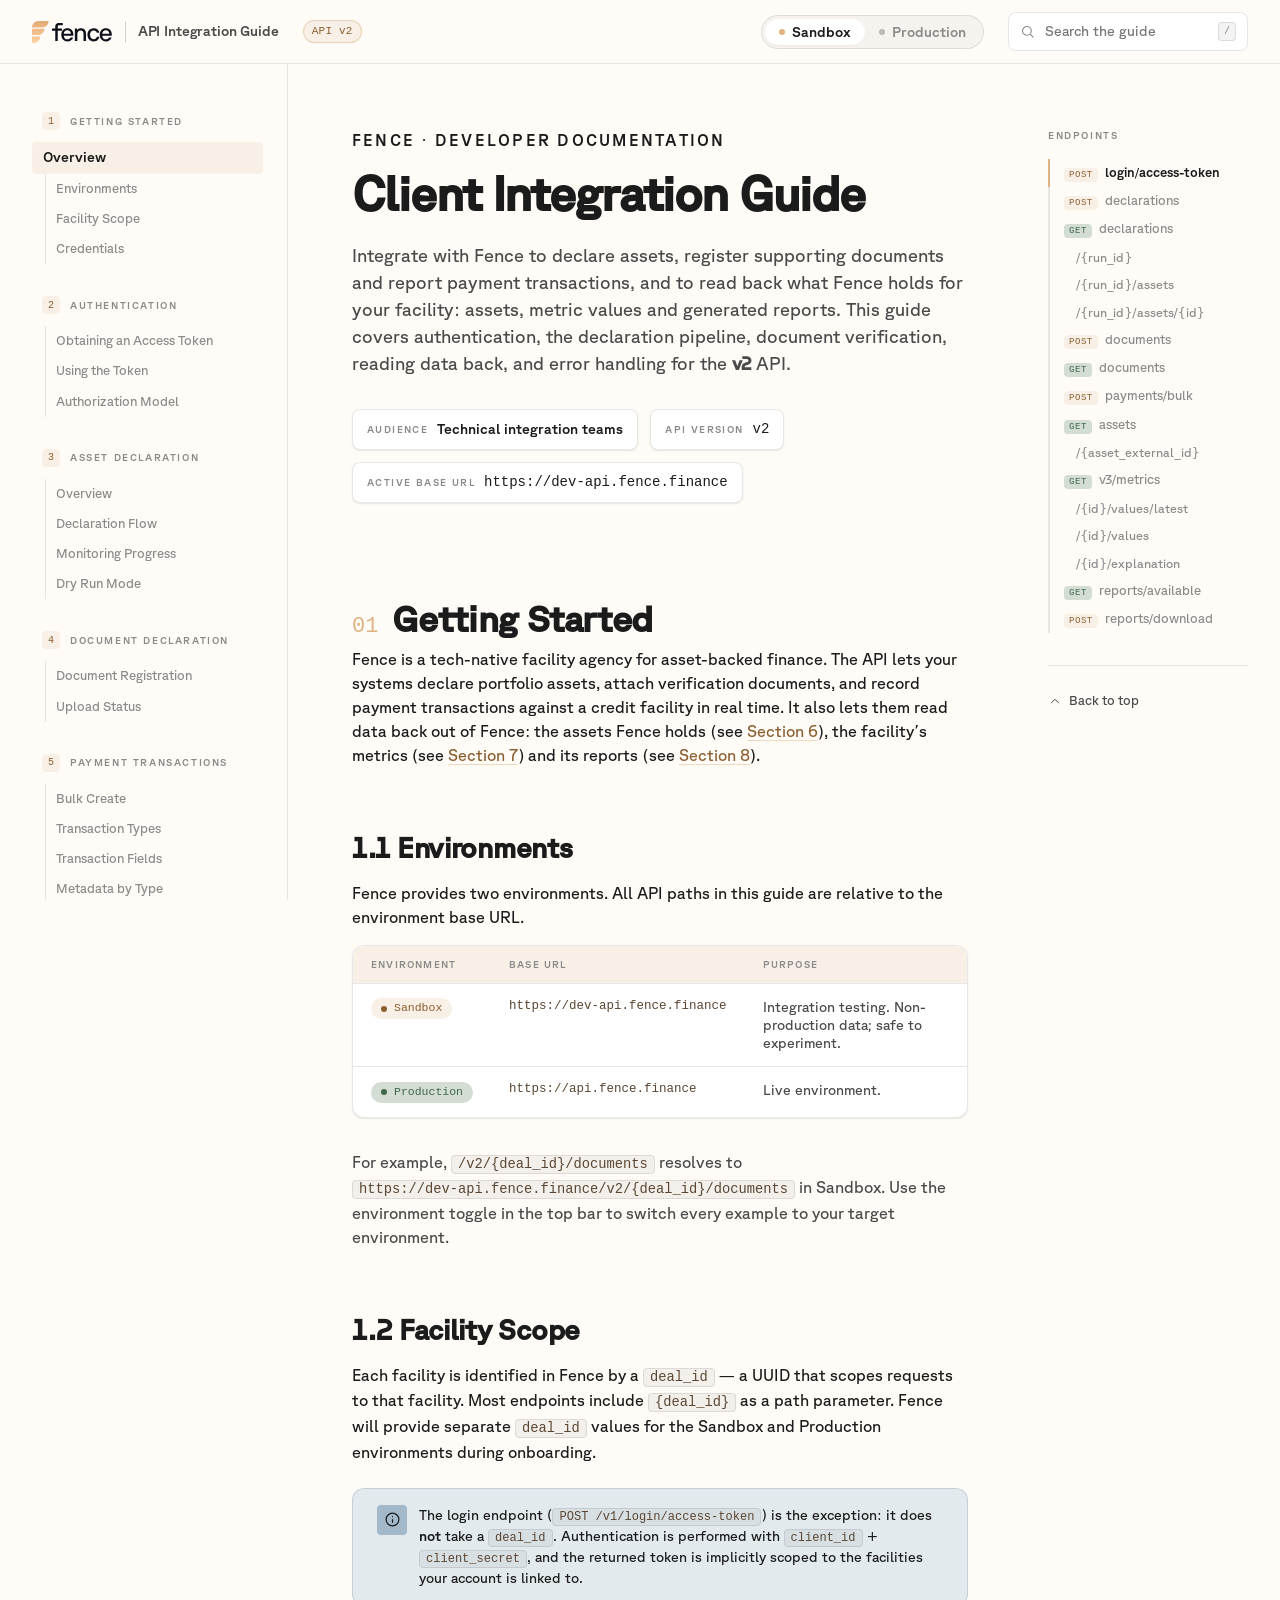
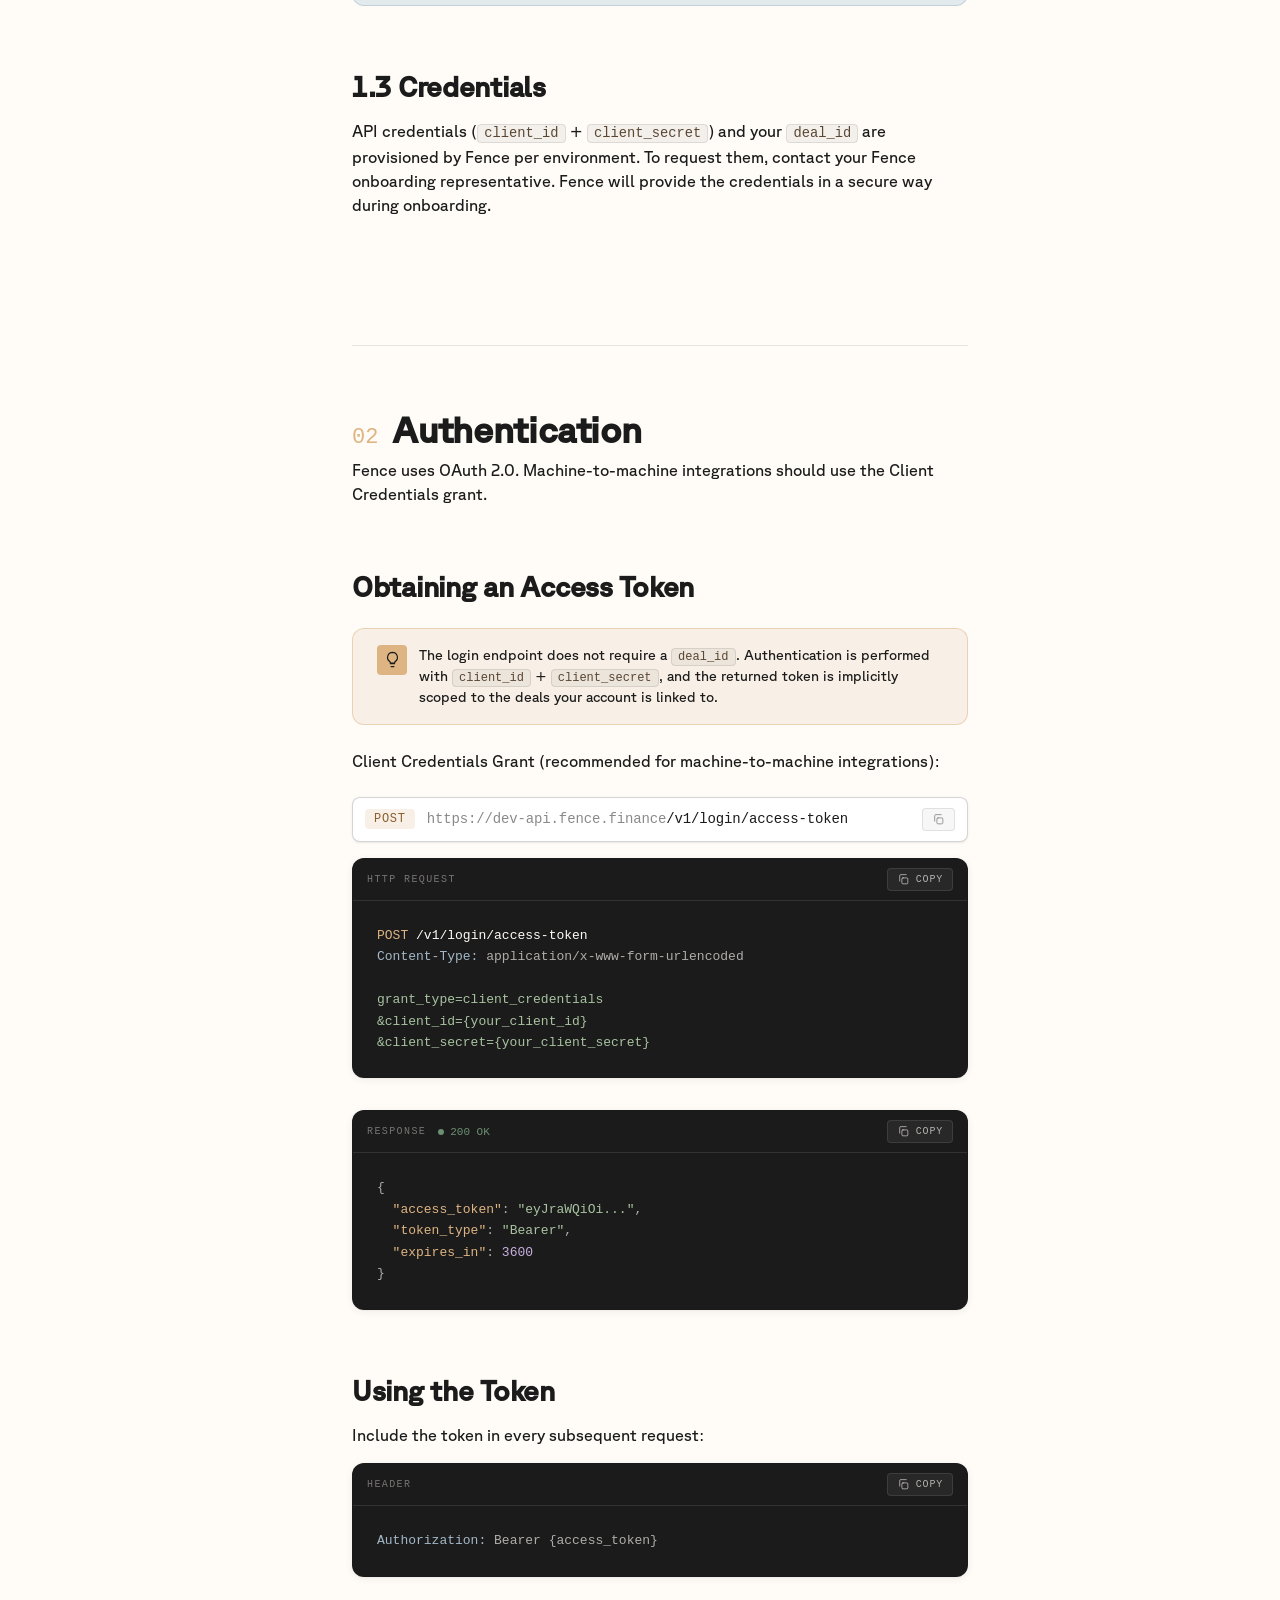
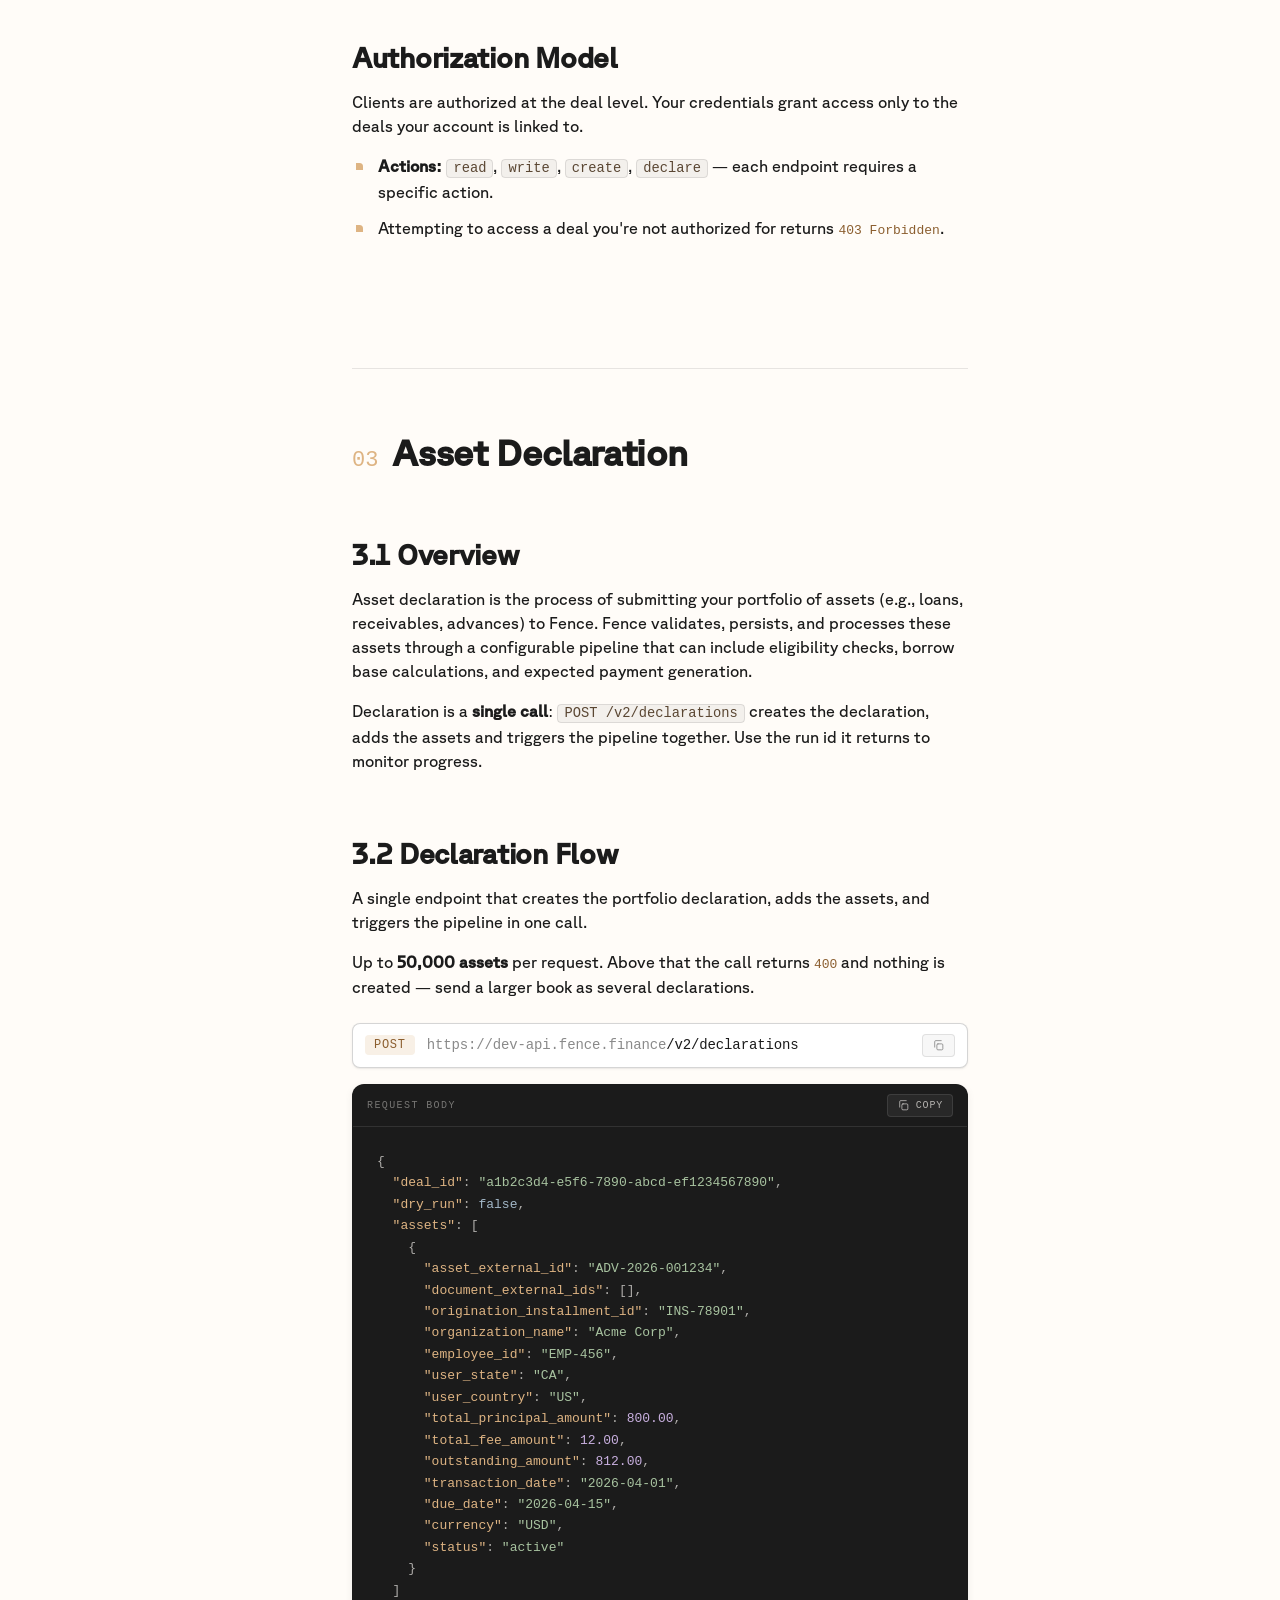
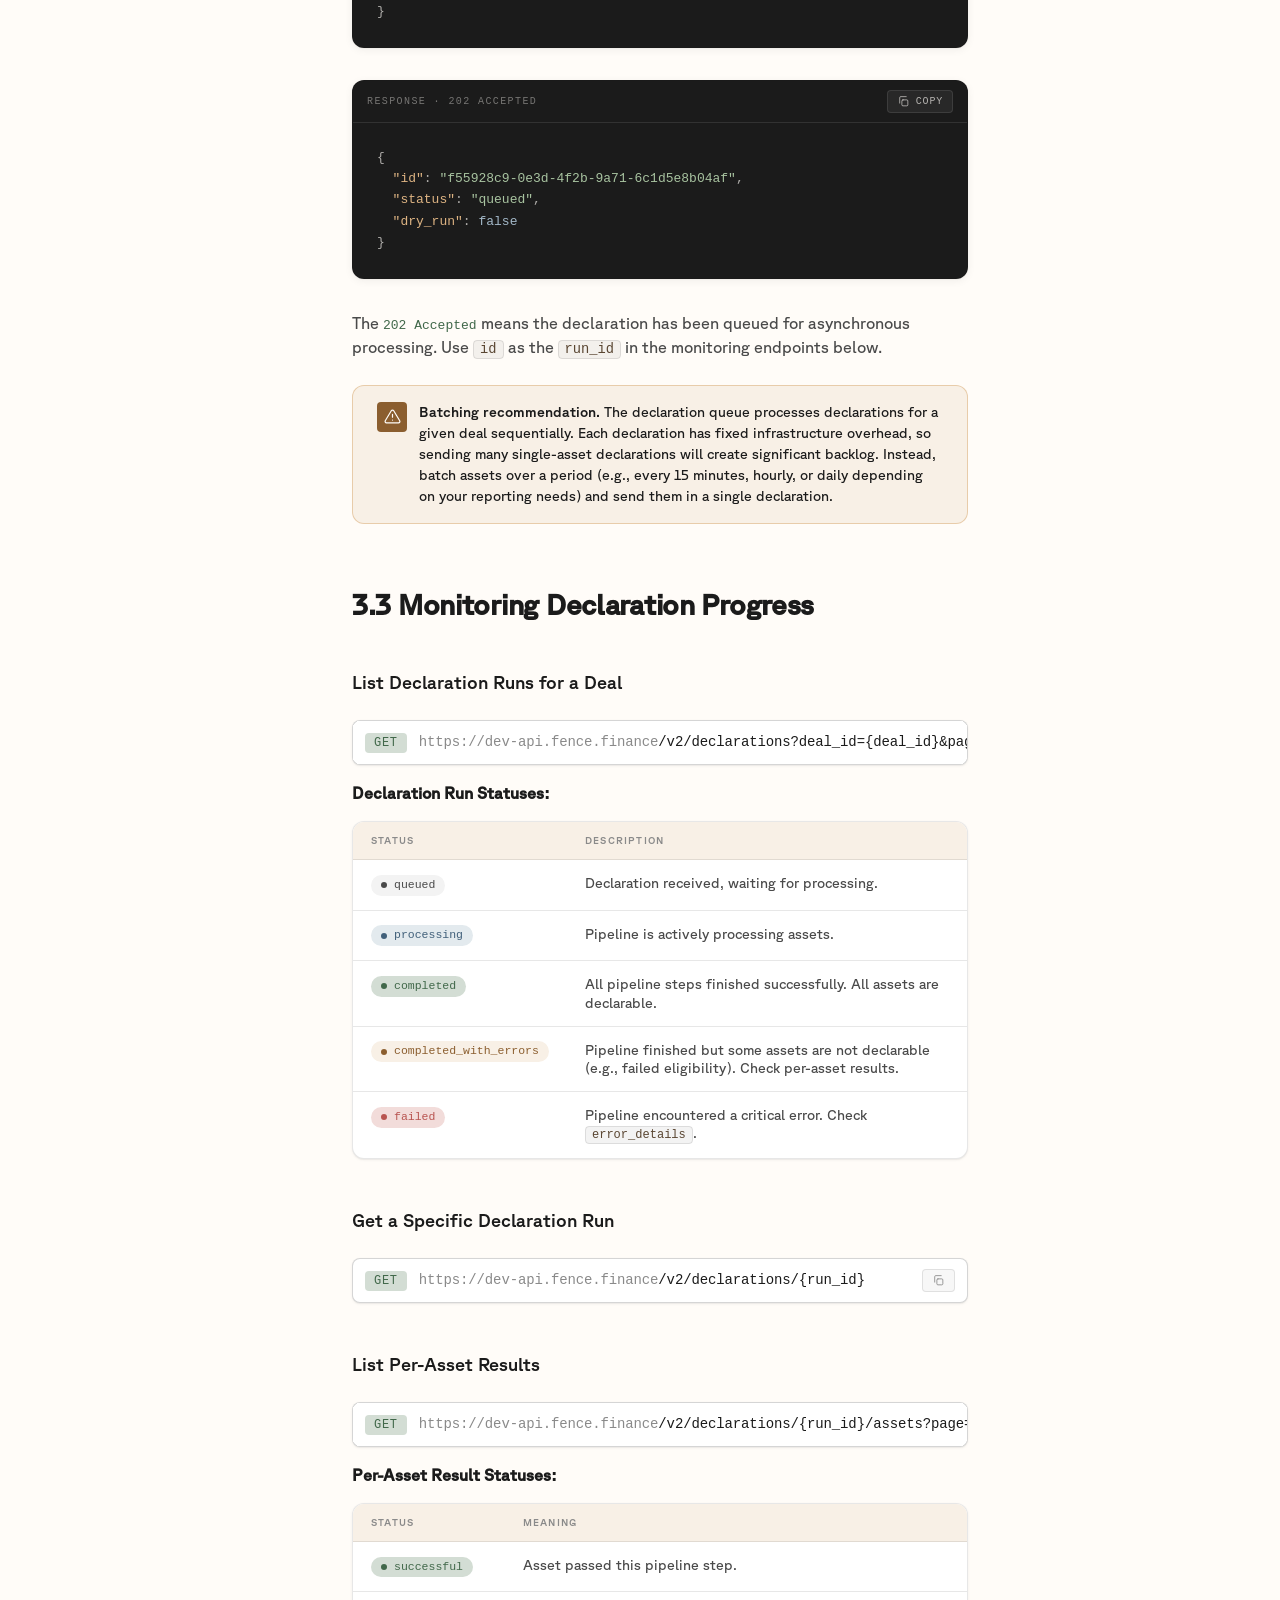
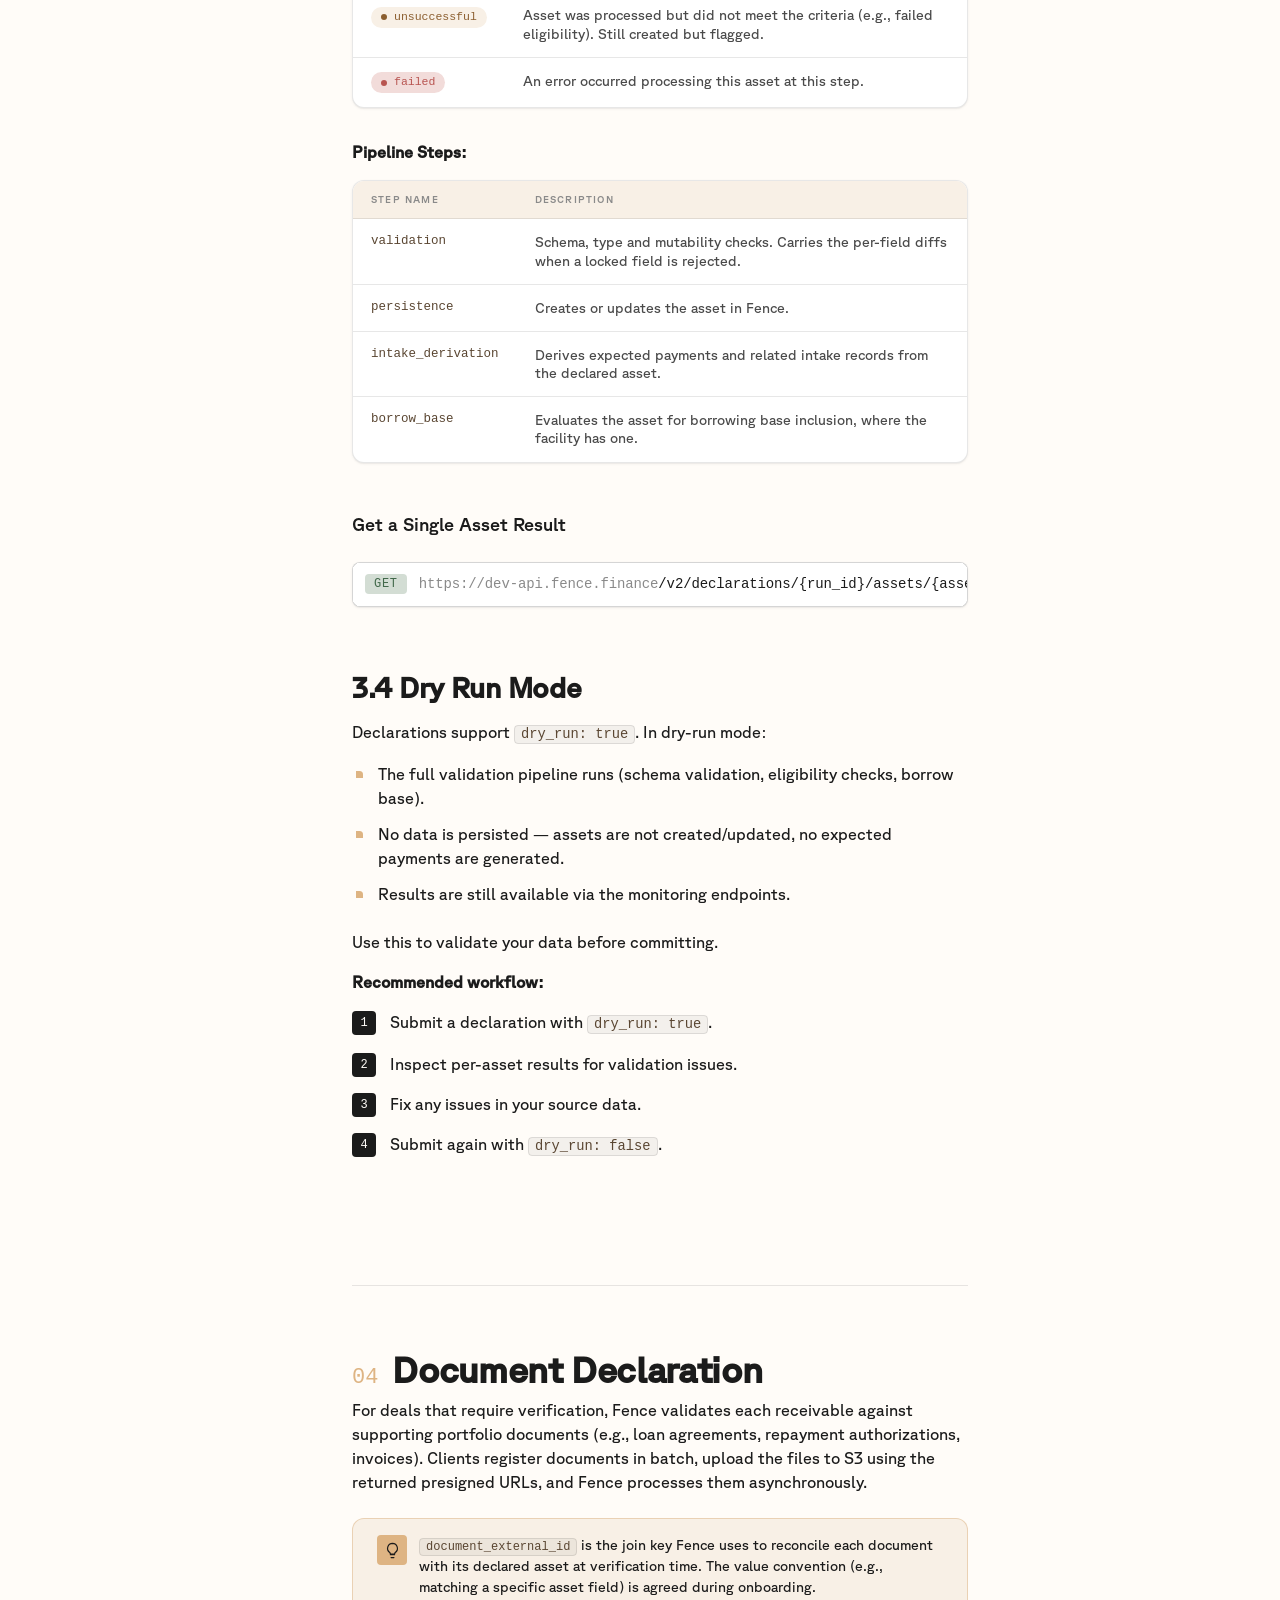
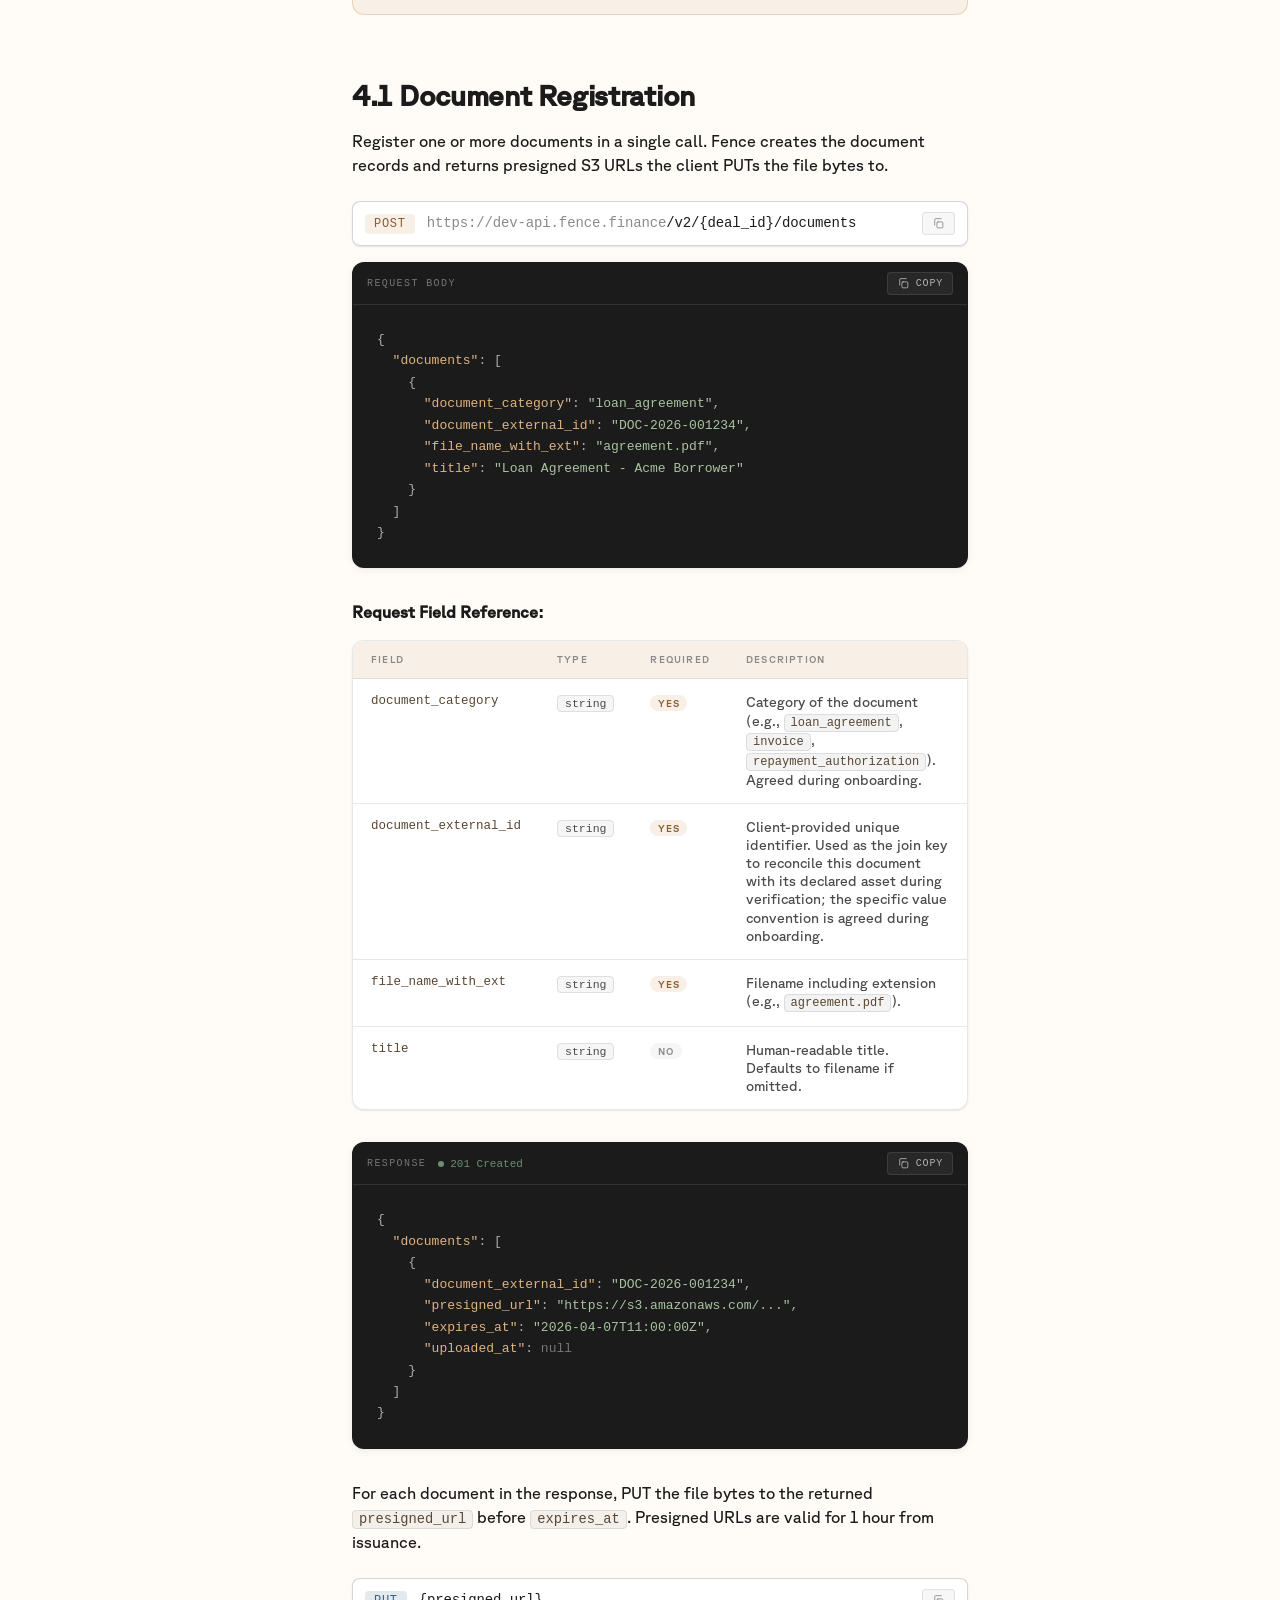
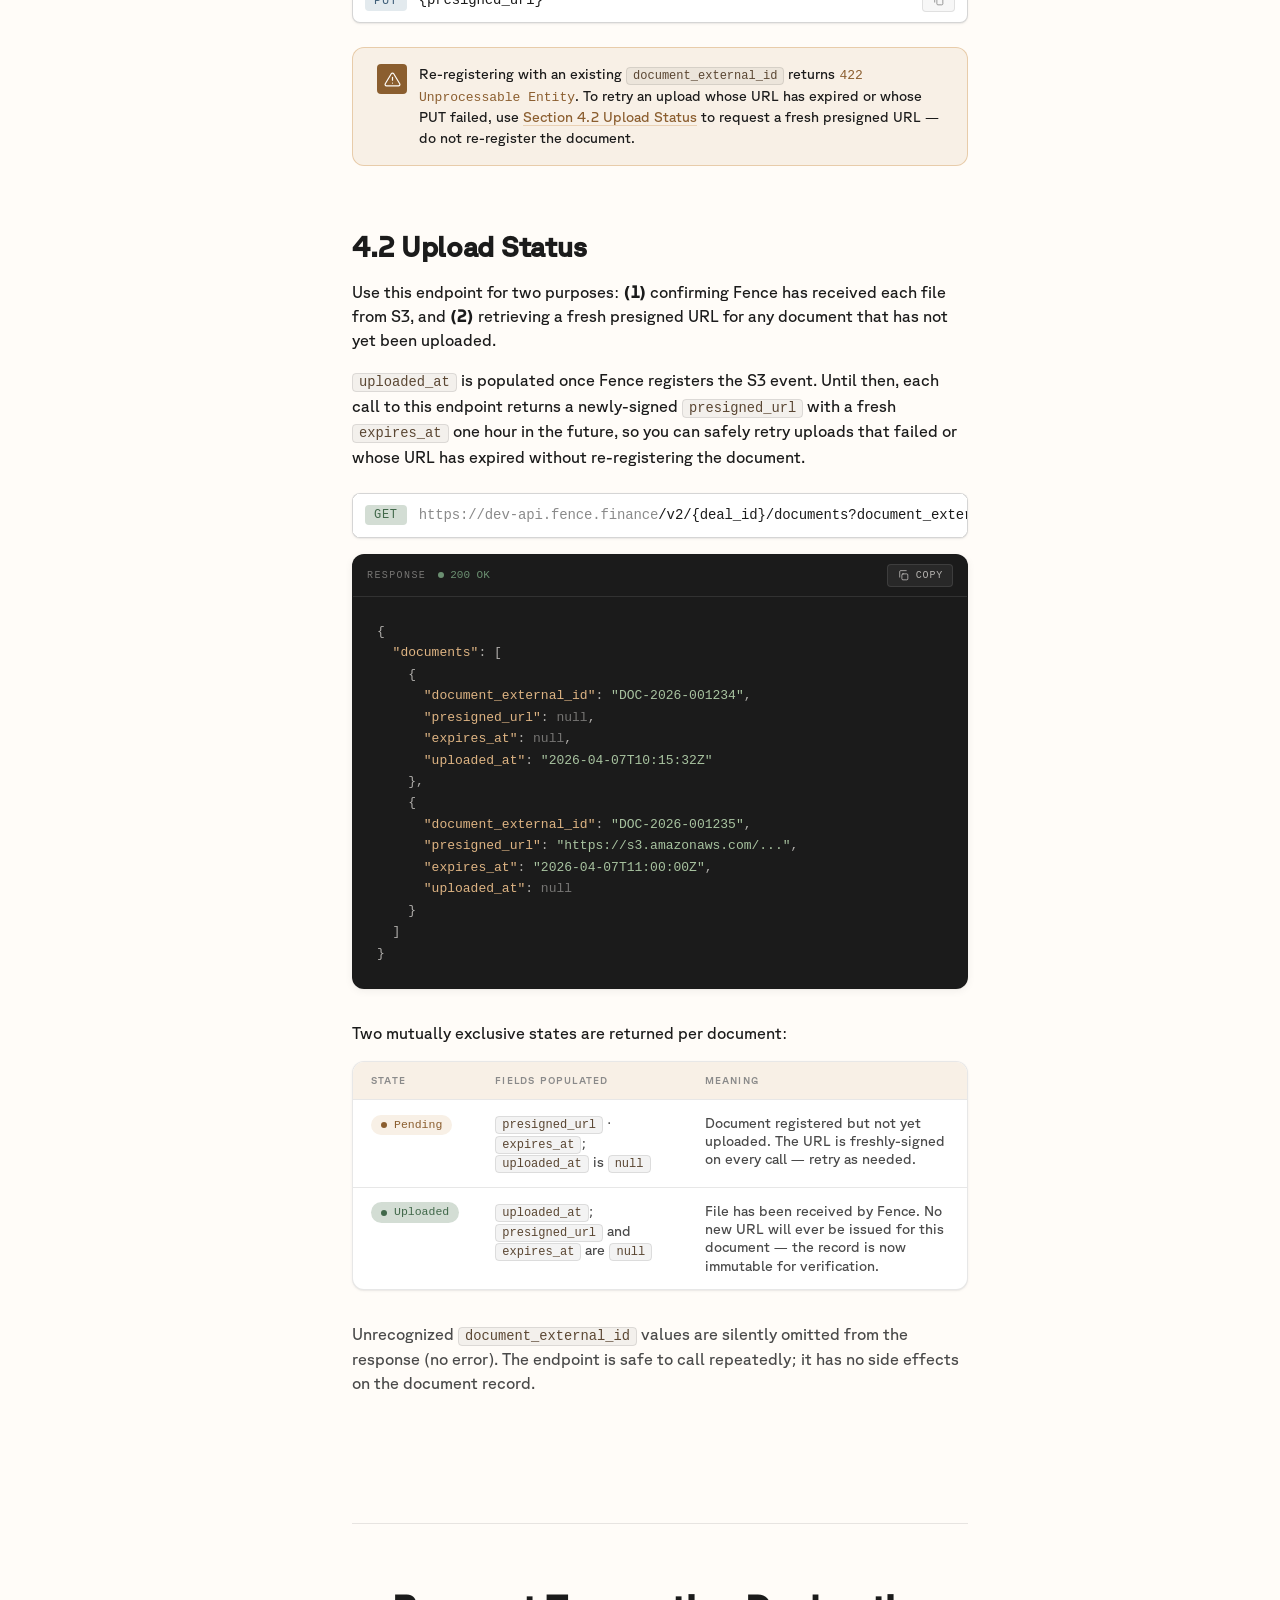
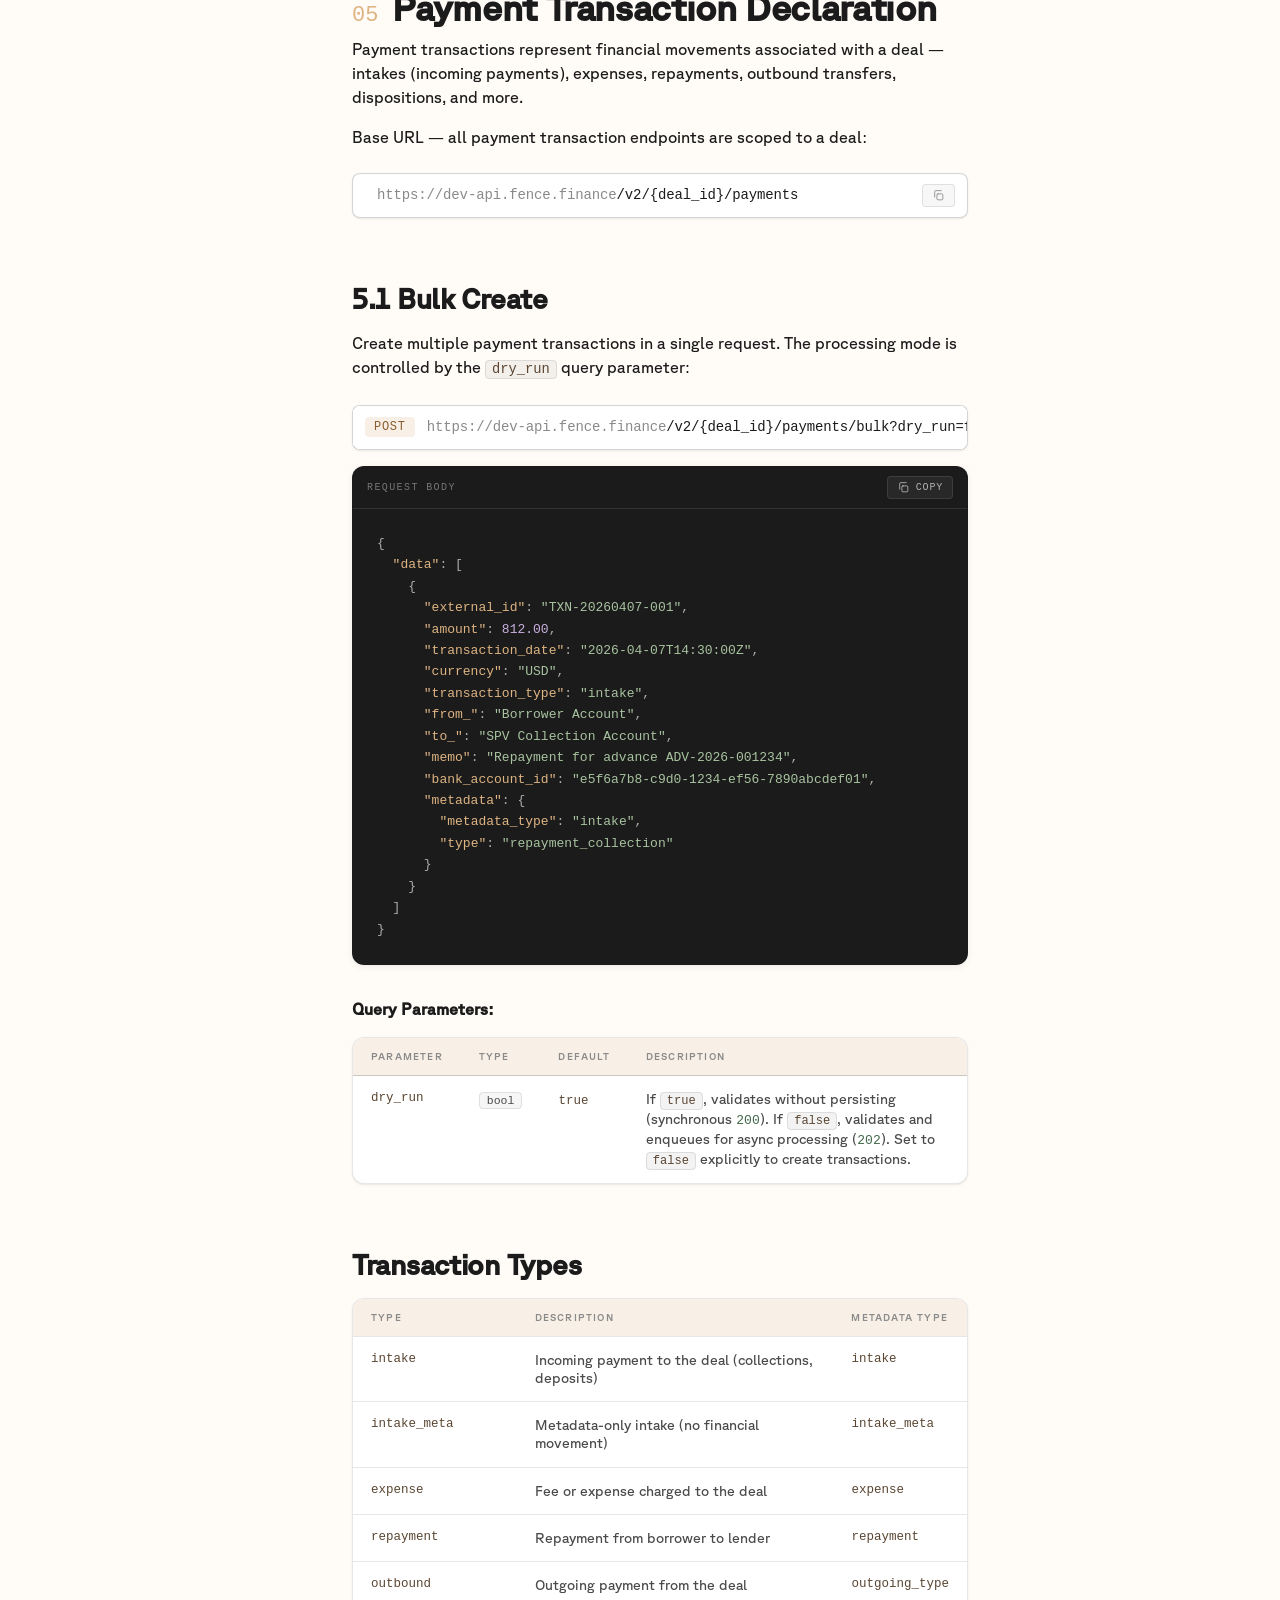
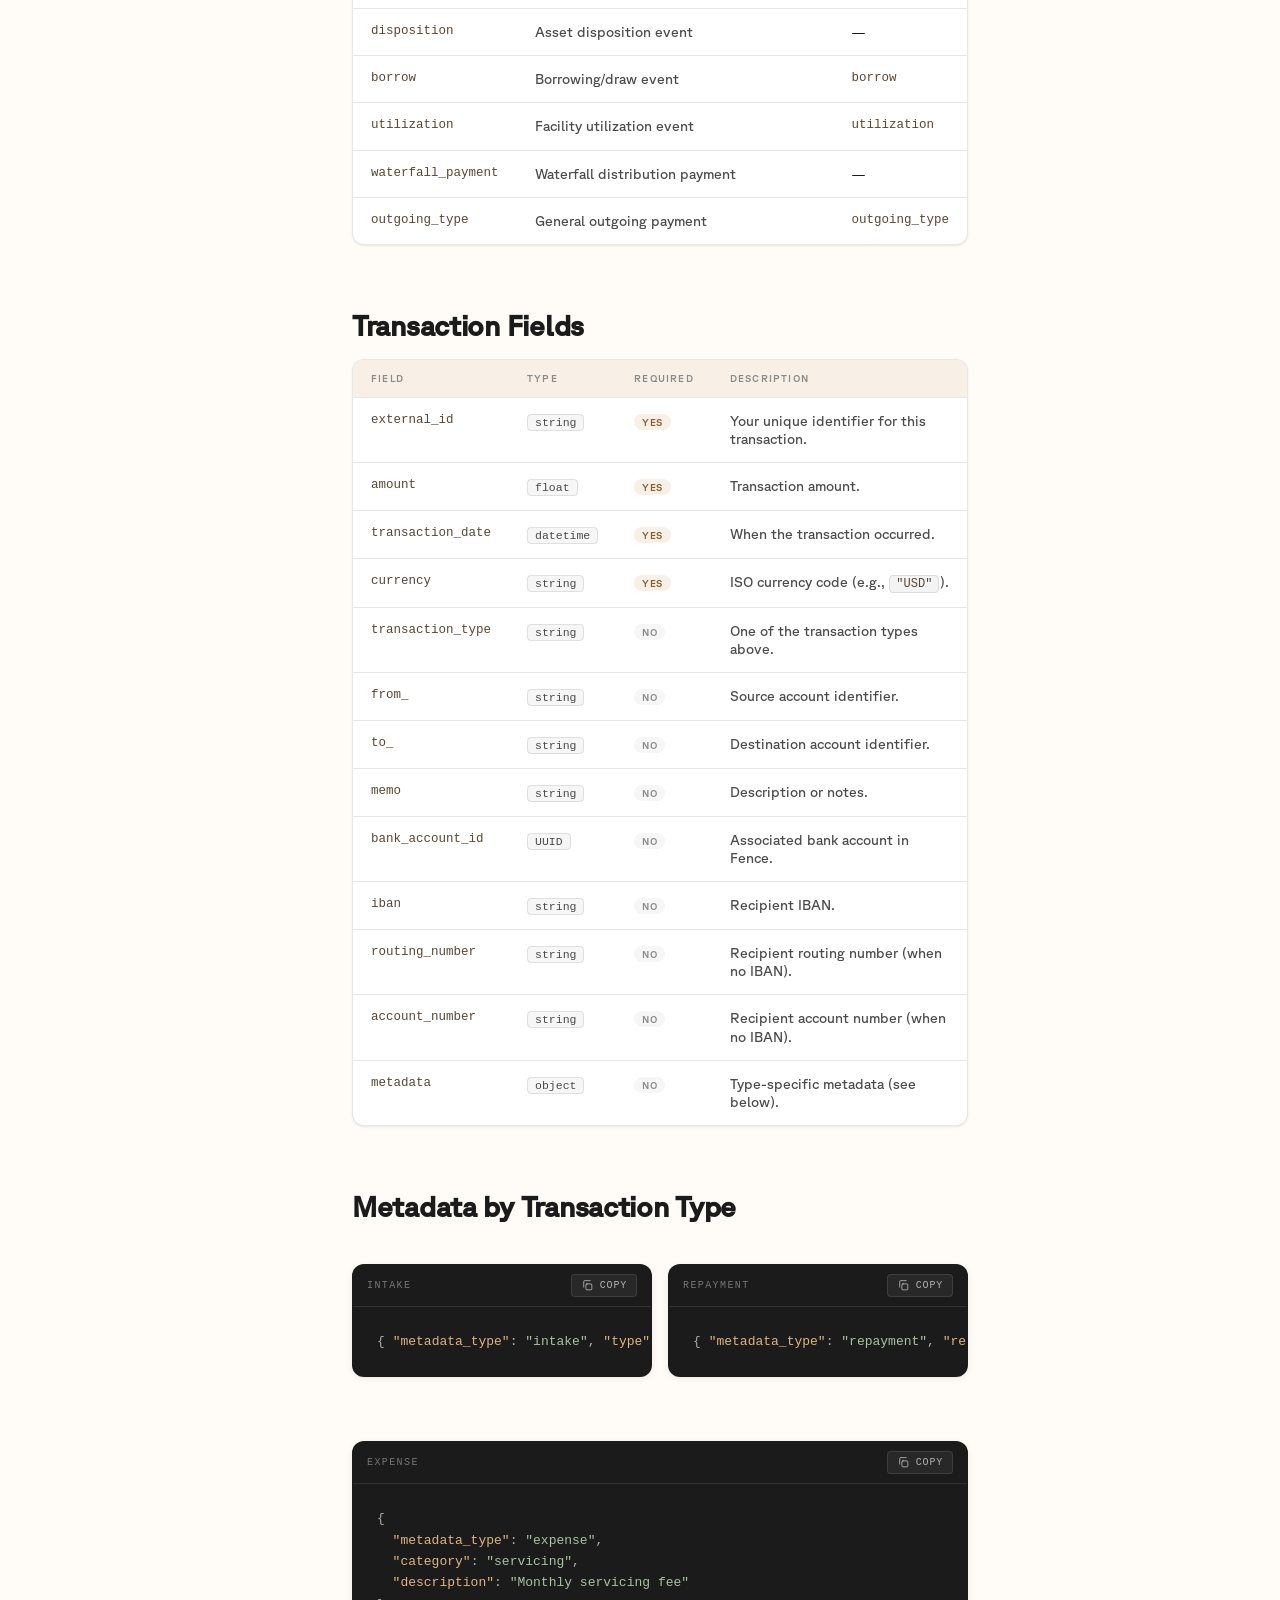
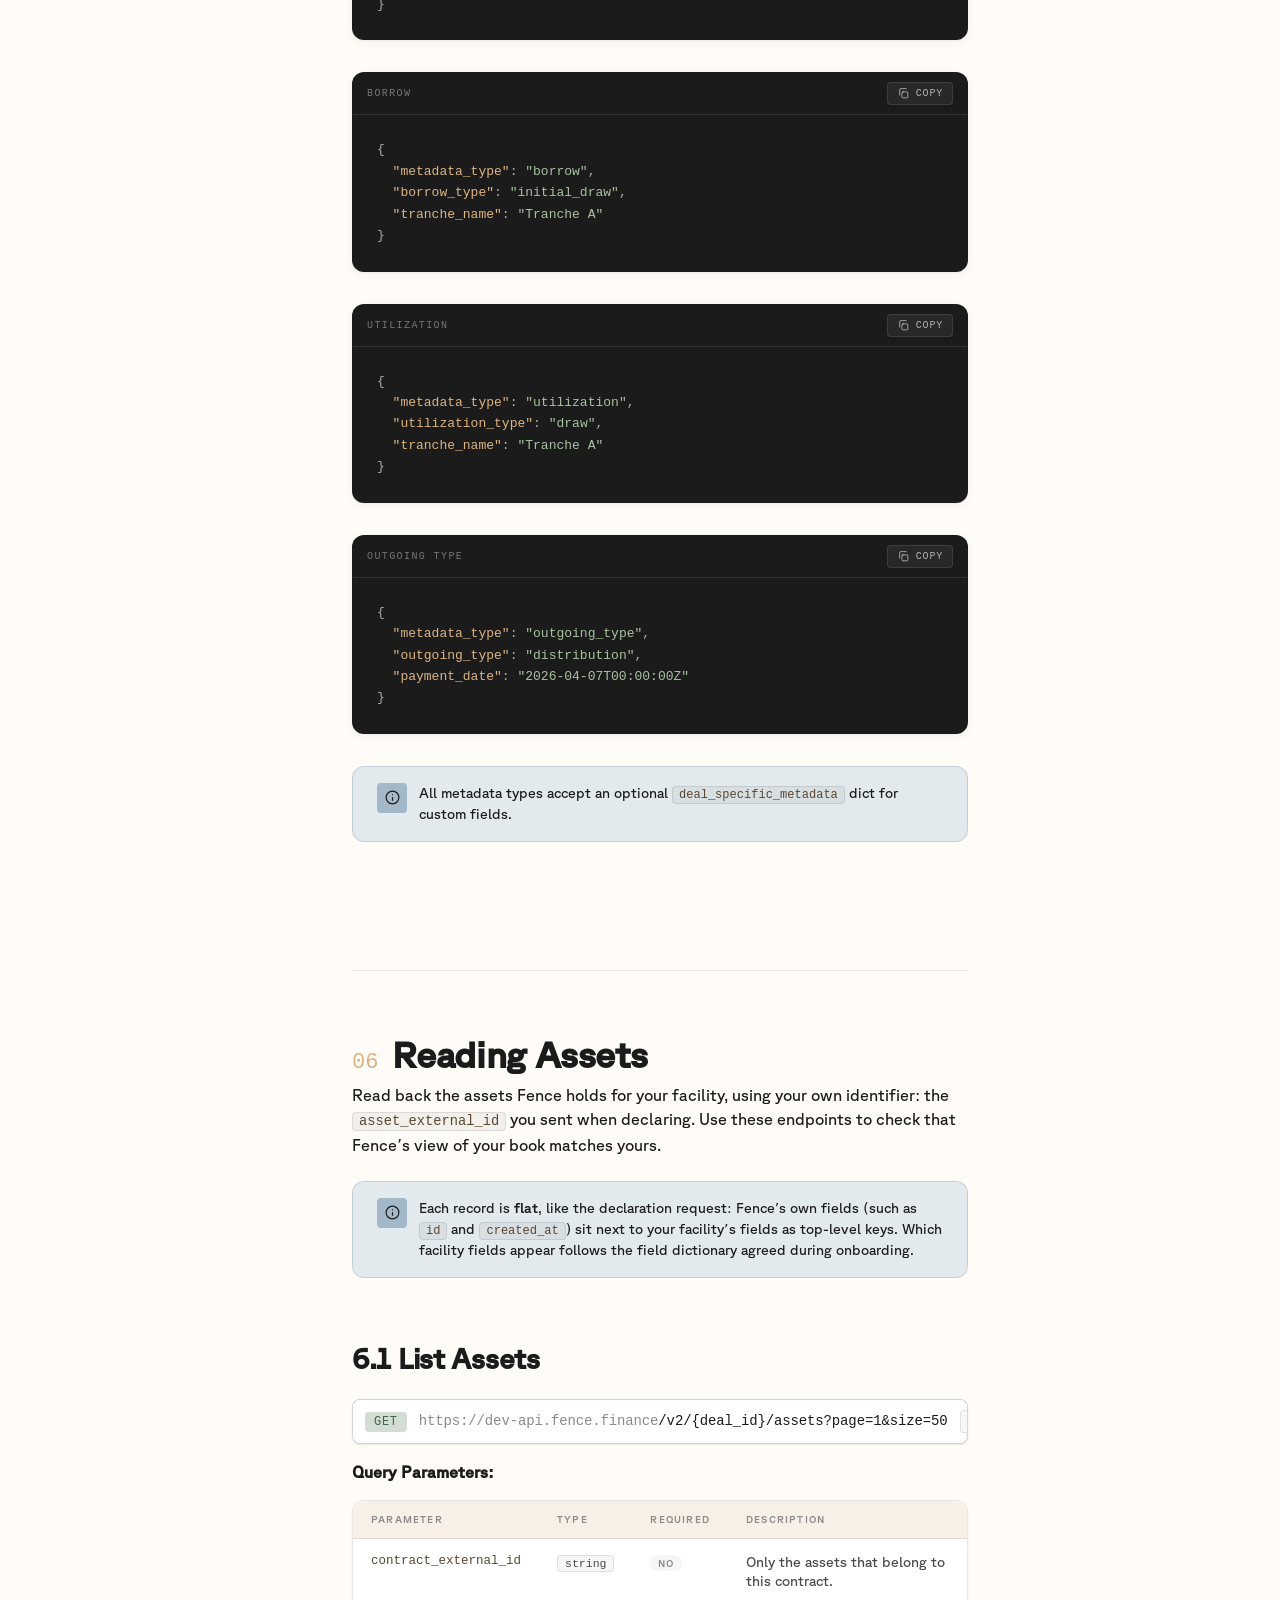
==== commit 4d683d42: "Remove contract read-back from the guide Section 6 now covers assets only. Contracts are dropped fro" ====
--- a/index.html
+++ b/index.html
@@ -70,11 +70,9 @@
       <a class="nav-link sub" href="#txn-metadata">Metadata by Type</a>
     </nav>
     <nav class="nav-group">
-      <p class="nav-group-title"><span class="n">6</span> Reading Assets &amp; Contracts</p>
+      <p class="nav-group-title"><span class="n">6</span> Reading Assets</p>
       <a class="nav-link sub" href="#assets-list">List Assets</a>
       <a class="nav-link sub" href="#assets-get">Get an Asset</a>
-      <a class="nav-link sub" href="#contracts-list">List Contracts</a>
-      <a class="nav-link sub" href="#contracts-get">Get a Contract</a>
     </nav>
     <nav class="nav-group">
       <p class="nav-group-title"><span class="n">7</span> Reading Metrics</p>
@@ -112,7 +110,7 @@
       <div class="hero-leaf"></div>
       <p class="eyebrow">Fence · Developer Documentation</p>
       <h1>Client Integration Guide</h1>
-      <p class="lede">Integrate with Fence to declare assets, register supporting documents and report payment transactions, and to read back what Fence holds for your facility: assets, contracts, metric values and generated reports. This guide covers authentication, the declaration pipeline, document verification, reading data back, and error handling for the <strong>v2</strong> API.</p>
+      <p class="lede">Integrate with Fence to declare assets, register supporting documents and report payment transactions, and to read back what Fence holds for your facility: assets, metric values and generated reports. This guide covers authentication, the declaration pipeline, document verification, reading data back, and error handling for the <strong>v2</strong> API.</p>
       <div class="hero-meta">
         <span class="meta-chip"><span class="k">Audience</span><span class="v">Technical integration teams</span></span>
         <span class="meta-chip"><span class="k">API Version</span><span class="v mono">v2</span></span>
@@ -123,7 +121,7 @@
     <!-- ============ 1. GETTING STARTED ============ -->
     <section id="getting-started">
       <h2 class="sec"><span class="num">01</span> Getting Started</h2>
-      <p class="sec-intro">Fence is a tech-native facility agency for asset-backed finance. The API lets your systems declare portfolio assets, attach verification documents, and record payment transactions against a credit facility in real time. It also lets them read data back out of Fence: the assets and contracts Fence holds (see <a class="inline" href="#read-back">Section 6</a>), the facility’s metrics (see <a class="inline" href="#metrics">Section 7</a>) and its reports (see <a class="inline" href="#reports">Section 8</a>).</p>
+      <p class="sec-intro">Fence is a tech-native facility agency for asset-backed finance. The API lets your systems declare portfolio assets, attach verification documents, and record payment transactions against a credit facility in real time. It also lets them read data back out of Fence: the assets Fence holds (see <a class="inline" href="#read-back">Section 6</a>), the facility’s metrics (see <a class="inline" href="#metrics">Section 7</a>) and its reports (see <a class="inline" href="#reports">Section 8</a>).</p>
 
       <h3 class="sub" id="environments">1.1 Environments</h3>
       <p>Fence provides two environments. All API paths in this guide are relative to the environment base URL.</p>
@@ -632,10 +630,10 @@
 
     <hr class="sec-divider">
 
-    <!-- ============ 6. READING ASSETS & CONTRACTS ============ -->
+    <!-- ============ 6. READING ASSETS ============ -->
     <section id="read-back">
-      <h2 class="sec"><span class="num">06</span> Reading Assets &amp; Contracts</h2>
-      <p class="sec-intro">Read back the assets and contracts Fence holds for your facility, using your own identifiers: the <code class="tok">asset_external_id</code> and <code class="tok">contract_external_id</code> you sent when declaring. Use these endpoints to check that Fence’s view of your book matches yours.</p>
+      <h2 class="sec"><span class="num">06</span> Reading Assets</h2>
+      <p class="sec-intro">Read back the assets Fence holds for your facility, using your own identifier: the <code class="tok">asset_external_id</code> you sent when declaring. Use these endpoints to check that Fence’s view of your book matches yours.</p>
       <div class="callout note">
         <span class="ic-wrap"><svg class="ic" viewBox="0 0 24 24" fill="none" stroke="currentColor" stroke-width="1.7" stroke-linecap="round" stroke-linejoin="round"><circle cx="12" cy="12" r="9"/><path d="M12 16v-4M12 8h.01"/></svg></span>
         <div class="body">Each record is <strong>flat</strong>, like the declaration request: Fence’s own fields (such as <code class="tok">id</code> and <code class="tok">created_at</code>) sit next to your facility’s fields as top-level keys. Which facility fields appear follows the field dictionary agreed during onboarding.</div>
@@ -695,45 +693,6 @@
         <button class="copy light copy-ep" data-copy="endpoint" aria-label="Copy endpoint"></button>
       </div>
       <p>Returns one asset, with the same fields as an item of the list above. Returns <span class="httpcode s4">404</span> if no asset with this <code class="tok">asset_external_id</code> exists for the deal.</p>
-
-      <h3 class="sub" id="contracts-list">6.3 List Contracts</h3>
-      <div class="endpoint">
-        <span class="method get">GET</span>
-        <span class="path"><span class="base env-base">https://dev-api.fence.finance</span>/v2/{deal_id}/contracts?page=1&size=50</span>
-        <button class="copy light copy-ep" data-copy="endpoint" aria-label="Copy endpoint"></button>
-      </div>
-      <p><strong>Query Parameters:</strong></p>
-      <div class="table-wrap">
-        <table class="fence-table">
-          <thead><tr><th>Parameter</th><th>Type</th><th>Required</th><th>Description</th></tr></thead>
-          <tbody>
-            <tr><td class="mono nowrap">external_id</td><td><span class="type-pill">string</span></td><td><span class="req no">No</span></td><td><span class="desc">Only the contract with this <code class="tok">contract_external_id</code>.</span></td></tr>
-            <tr><td class="mono nowrap">is_eligible</td><td><span class="type-pill">bool</span></td><td><span class="req no">No</span></td><td><span class="desc">Only eligible (<code class="tok">true</code>) or only ineligible (<code class="tok">false</code>) contracts.</span></td></tr>
-            <tr><td class="mono nowrap">page</td><td><span class="type-pill">int</span></td><td><span class="req no">No</span></td><td><span class="desc">Page number, starting at 1. Default 1.</span></td></tr>
-            <tr><td class="mono nowrap">size</td><td><span class="type-pill">int</span></td><td><span class="req no">No</span></td><td><span class="desc">Items per page. Default 50.</span></td></tr>
-          </tbody>
-        </table>
-      </div>
-      <p>The response uses the same <code class="tok">items</code> / <code class="tok">total</code> / <code class="tok">page</code> / <code class="tok">size</code> / <code class="tok">pages</code> envelope as the asset list. Each item looks like this:</p>
-      <div class="code">
-        <div class="code-head"><span class="lang">Contract</span><button class="copy" data-copy="code" data-label="Copy"></button></div>
-        <pre><code data-lang="json">{
-  "id": "0e1f2a3b-4c5d-4e6f-8a7b-9c0d1e2f3a4b",
-  "created_at": "2026-04-01T09:12:40Z",
-  "external_id": "CTR-2026-000567",
-  "is_eligible": true,
-  "organization_name": "Acme Corp"
-}</code></pre>
-      </div>
-      <p class="muted">In a contract record, your identifier is returned as <code class="tok">external_id</code>. <code class="tok">is_eligible</code> says whether the contract currently meets the facility’s eligibility criteria.</p>
-
-      <h3 class="sub" id="contracts-get">6.4 Get a Contract</h3>
-      <div class="endpoint">
-        <span class="method get">GET</span>
-        <span class="path"><span class="base env-base">https://dev-api.fence.finance</span>/v2/{deal_id}/contracts/{contract_external_id}</span>
-        <button class="copy light copy-ep" data-copy="endpoint" aria-label="Copy endpoint"></button>
-      </div>
-      <p>Returns one contract, with the same fields as an item of the list above. Returns <span class="httpcode s4">404</span> if no contract with this <code class="tok">contract_external_id</code> exists for the deal.</p>
     </section>
 
     <hr class="sec-divider">
@@ -1044,18 +1003,6 @@
         </div>
       </div>
 
-      <h4 class="subsub">Contract (read)</h4>
-      <div class="schema">
-        <div class="schema-head"><svg class="ic" viewBox="0 0 24 24" fill="none" stroke="currentColor" stroke-width="1.7" stroke-linecap="round" stroke-linejoin="round"><path d="M4 7V4h16v3M9 20h6M12 4v16"/></svg>Contract</div>
-        <div class="schema-body">
-          <div class="field"><span class="name">id</span><span class="meta"><span class="ftype">UUID</span><span class="fnote">Fence’s id for the contract.</span></span></div>
-          <div class="field"><span class="name">created_at</span><span class="meta"><span class="ftype">datetime</span></span></div>
-          <div class="field"><span class="name">external_id</span><span class="meta"><span class="ftype">string</span><span class="fnote">Your <code class="tok">contract_external_id</code>.</span></span></div>
-          <div class="field"><span class="name">is_eligible</span><span class="meta"><span class="ftype">boolean</span></span></div>
-          <div class="field"><span class="name">…</span><span class="meta"><span class="ftype">facility fields</span><span class="fnote">Your facility’s fields as top-level keys, following the field dictionary agreed during onboarding.</span></span></div>
-        </div>
-      </div>
-
       <h4 class="subsub">Paginated List</h4>
       <div class="schema">
         <div class="schema-head"><svg class="ic" viewBox="0 0 24 24" fill="none" stroke="currentColor" stroke-width="1.7" stroke-linecap="round" stroke-linejoin="round"><path d="M4 7V4h16v3M9 20h6M12 4v16"/></svg>Page</div>
@@ -1171,7 +1118,7 @@
       </div>
 
       <h3 class="sub" id="pagination">Pagination</h3>
-      <p>The declaration endpoints in section 3 paginate as follows. The asset and contract lists in section 6 take <code class="tok">size</code> (default 50) instead and ignore <code class="tok">page_size</code>. The metrics and reports endpoints in sections 7 and 8 are not paginated: they return a plain array.</p>
+      <p>The declaration endpoints in section 3 paginate as follows. The asset list in section 6 takes <code class="tok">size</code> (default 50) instead and ignore <code class="tok">page_size</code>. The metrics and reports endpoints in sections 7 and 8 are not paginated: they return a plain array.</p>
       <div class="table-wrap">
         <table class="fence-table">
           <thead><tr><th>Parameter</th><th>Type</th><th>Default</th><th>Description</th></tr></thead>
@@ -1217,8 +1164,6 @@
     <a href="#payments-bulk"><span class="method post" style="font-size:9px;padding:2px 5px;margin-right:7px">POST</span>payments/bulk</a>
     <a href="#assets-list"><span class="method get" style="font-size:9px;padding:2px 5px;margin-right:7px">GET</span>assets</a>
     <a href="#assets-get" class="deep">/{asset_external_id}</a>
-    <a href="#contracts-list"><span class="method get" style="font-size:9px;padding:2px 5px;margin-right:7px">GET</span>contracts</a>
-    <a href="#contracts-get" class="deep">/{contract_external_id}</a>
     <a href="#metrics-list"><span class="method get" style="font-size:9px;padding:2px 5px;margin-right:7px">GET</span>v3/metrics</a>
     <a href="#metrics-latest" class="deep">/{id}/values/latest</a>
     <a href="#metrics-history" class="deep">/{id}/values</a>
